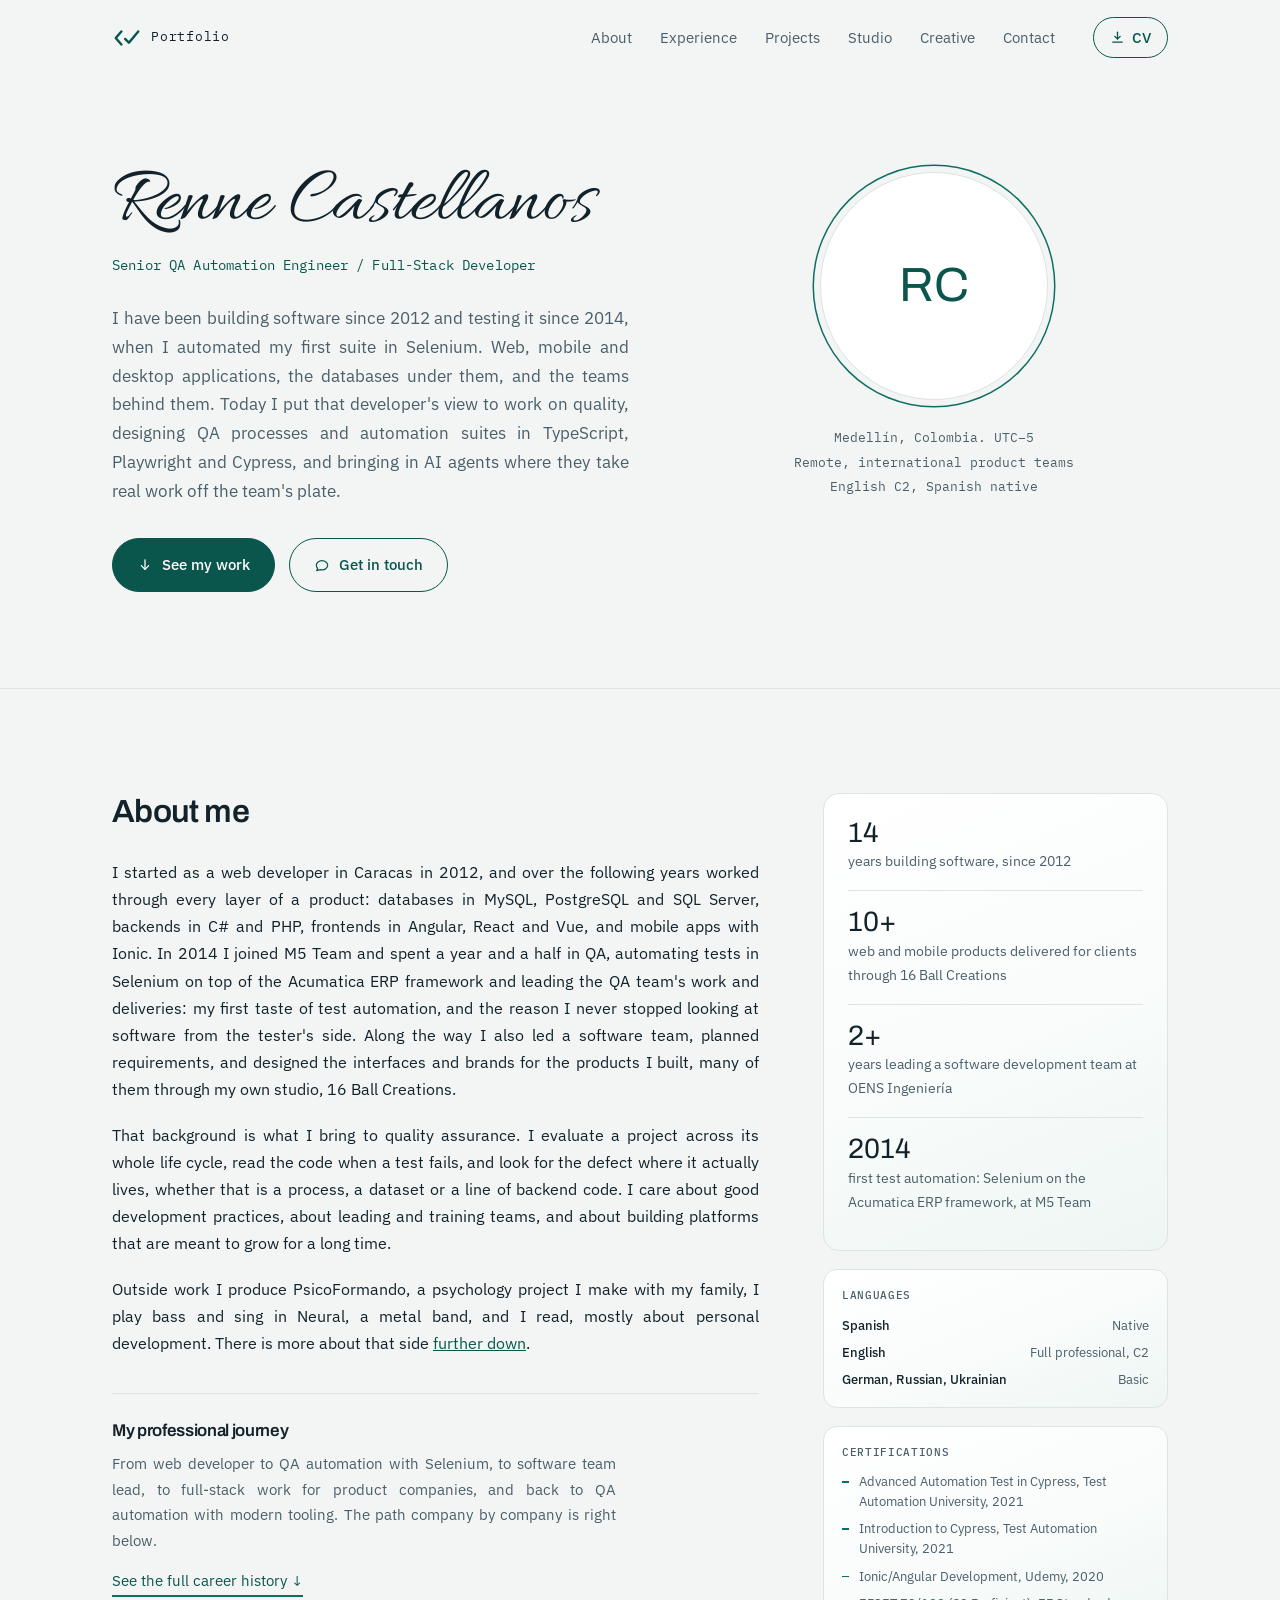
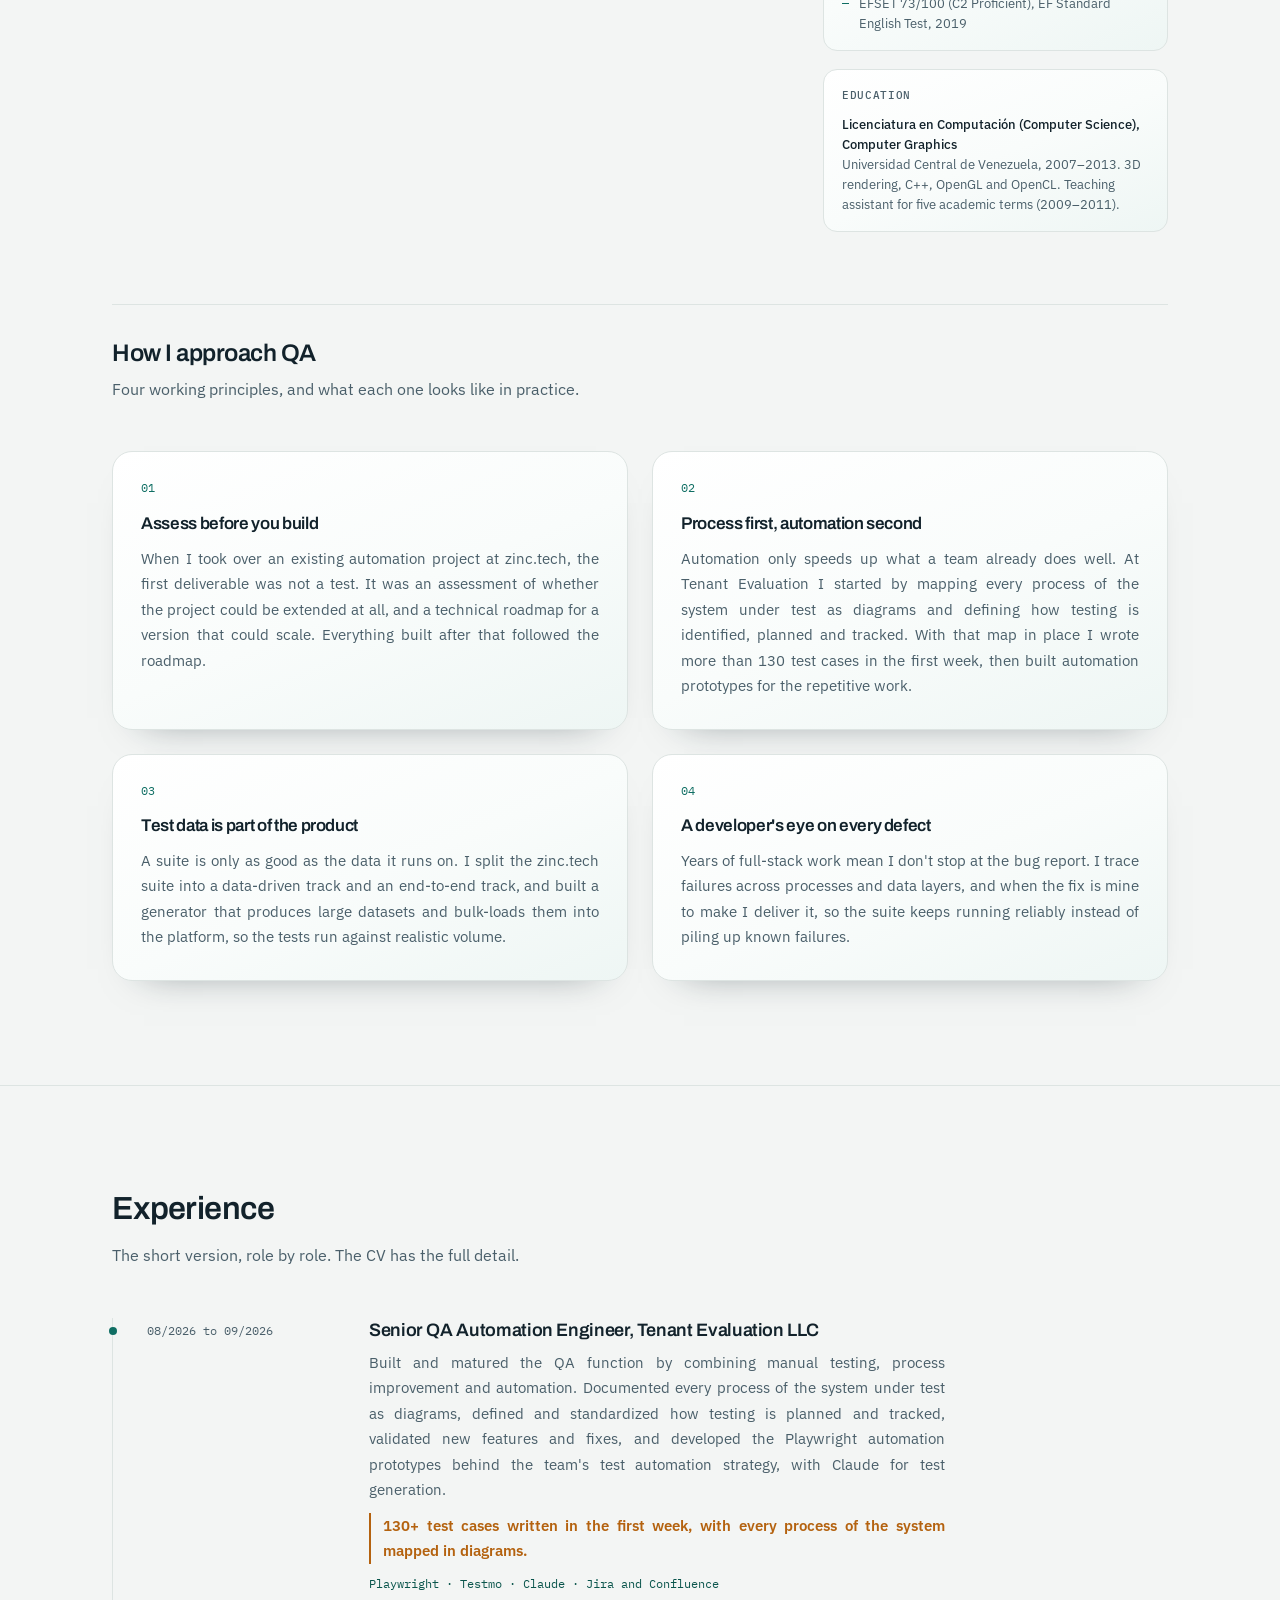
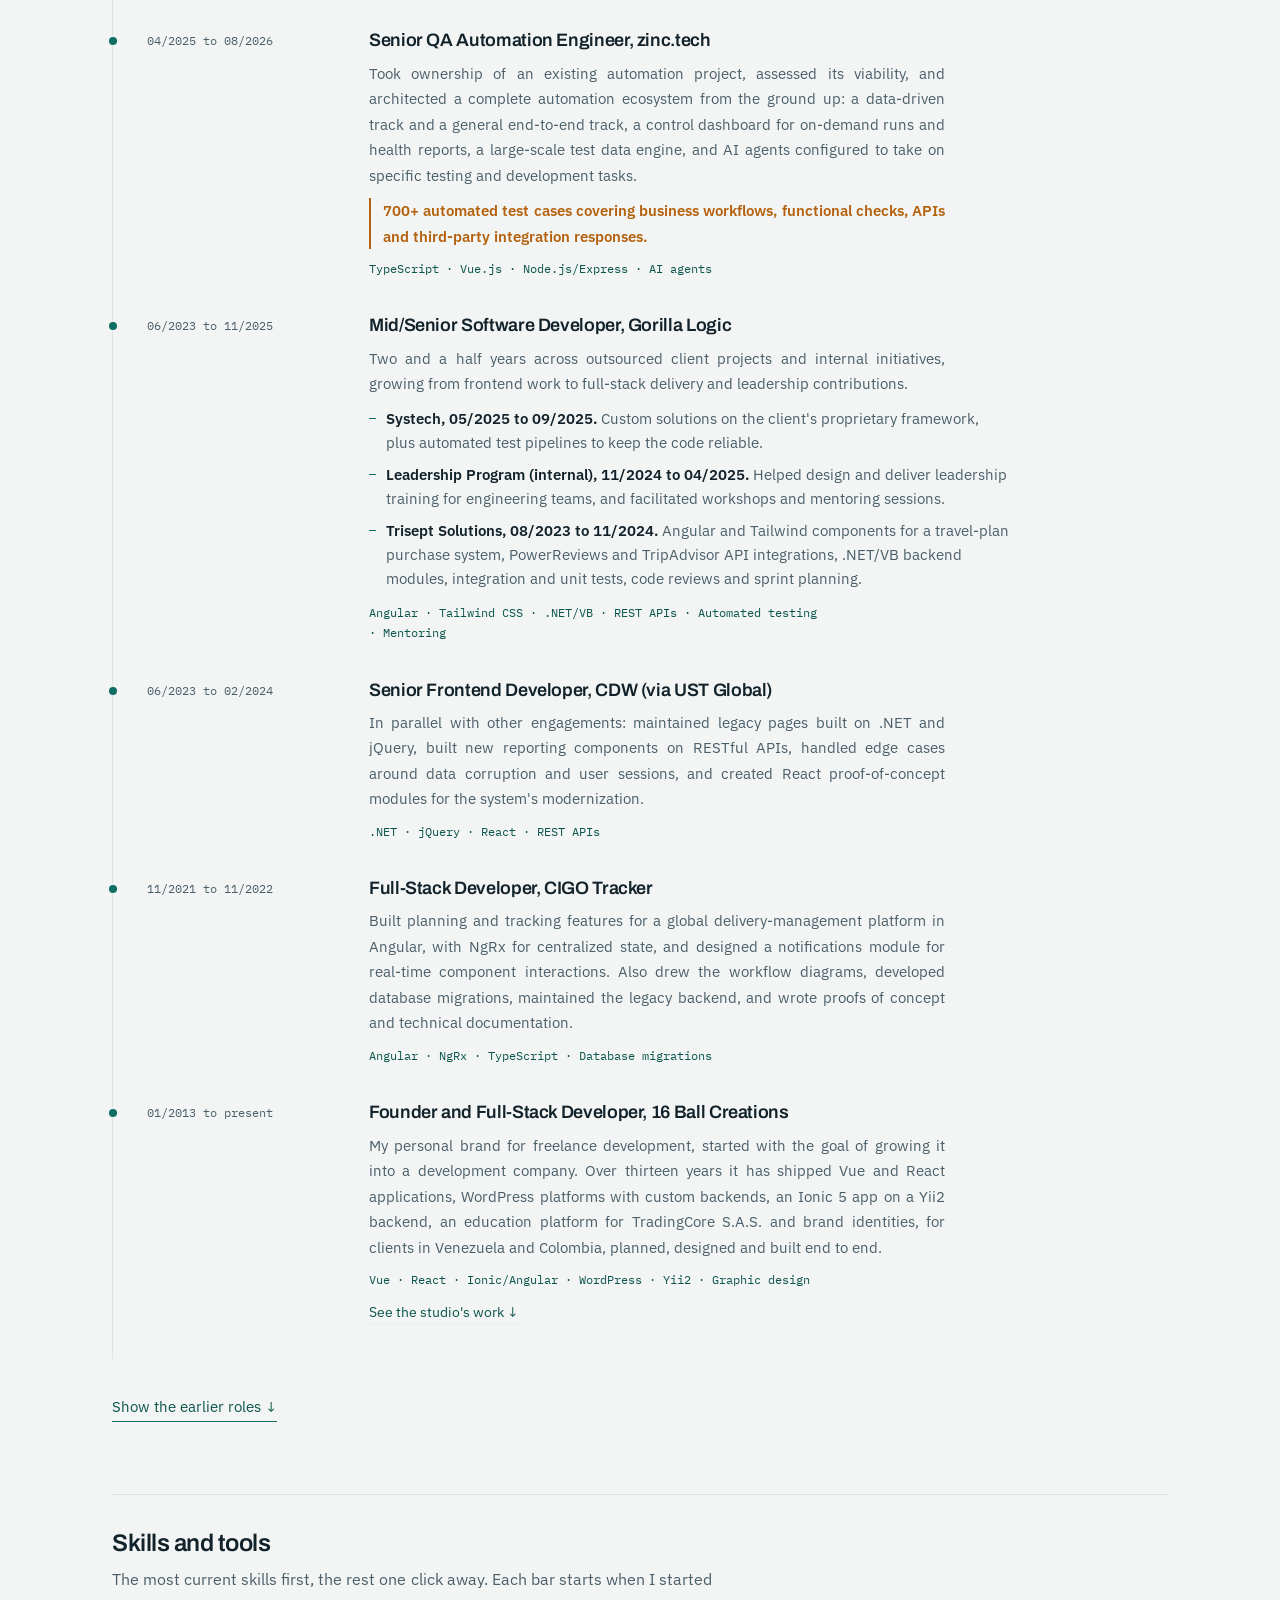
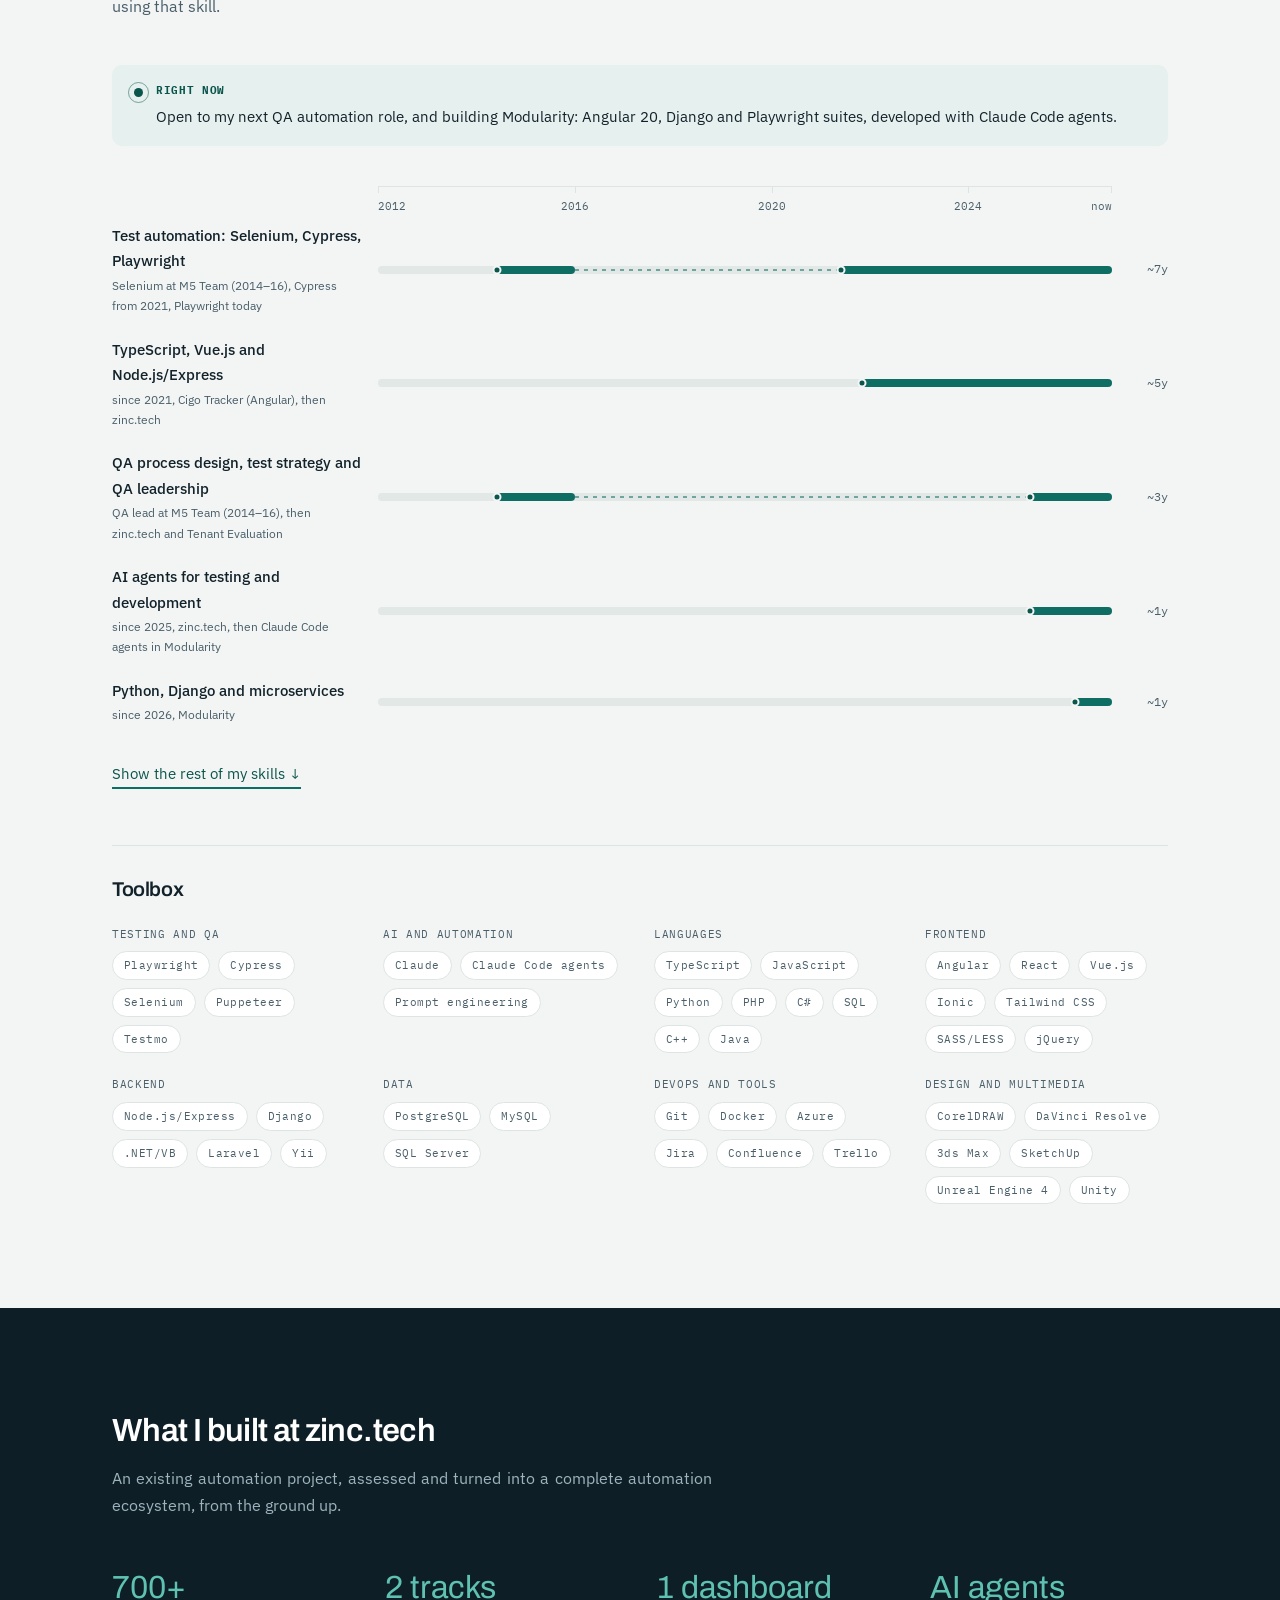
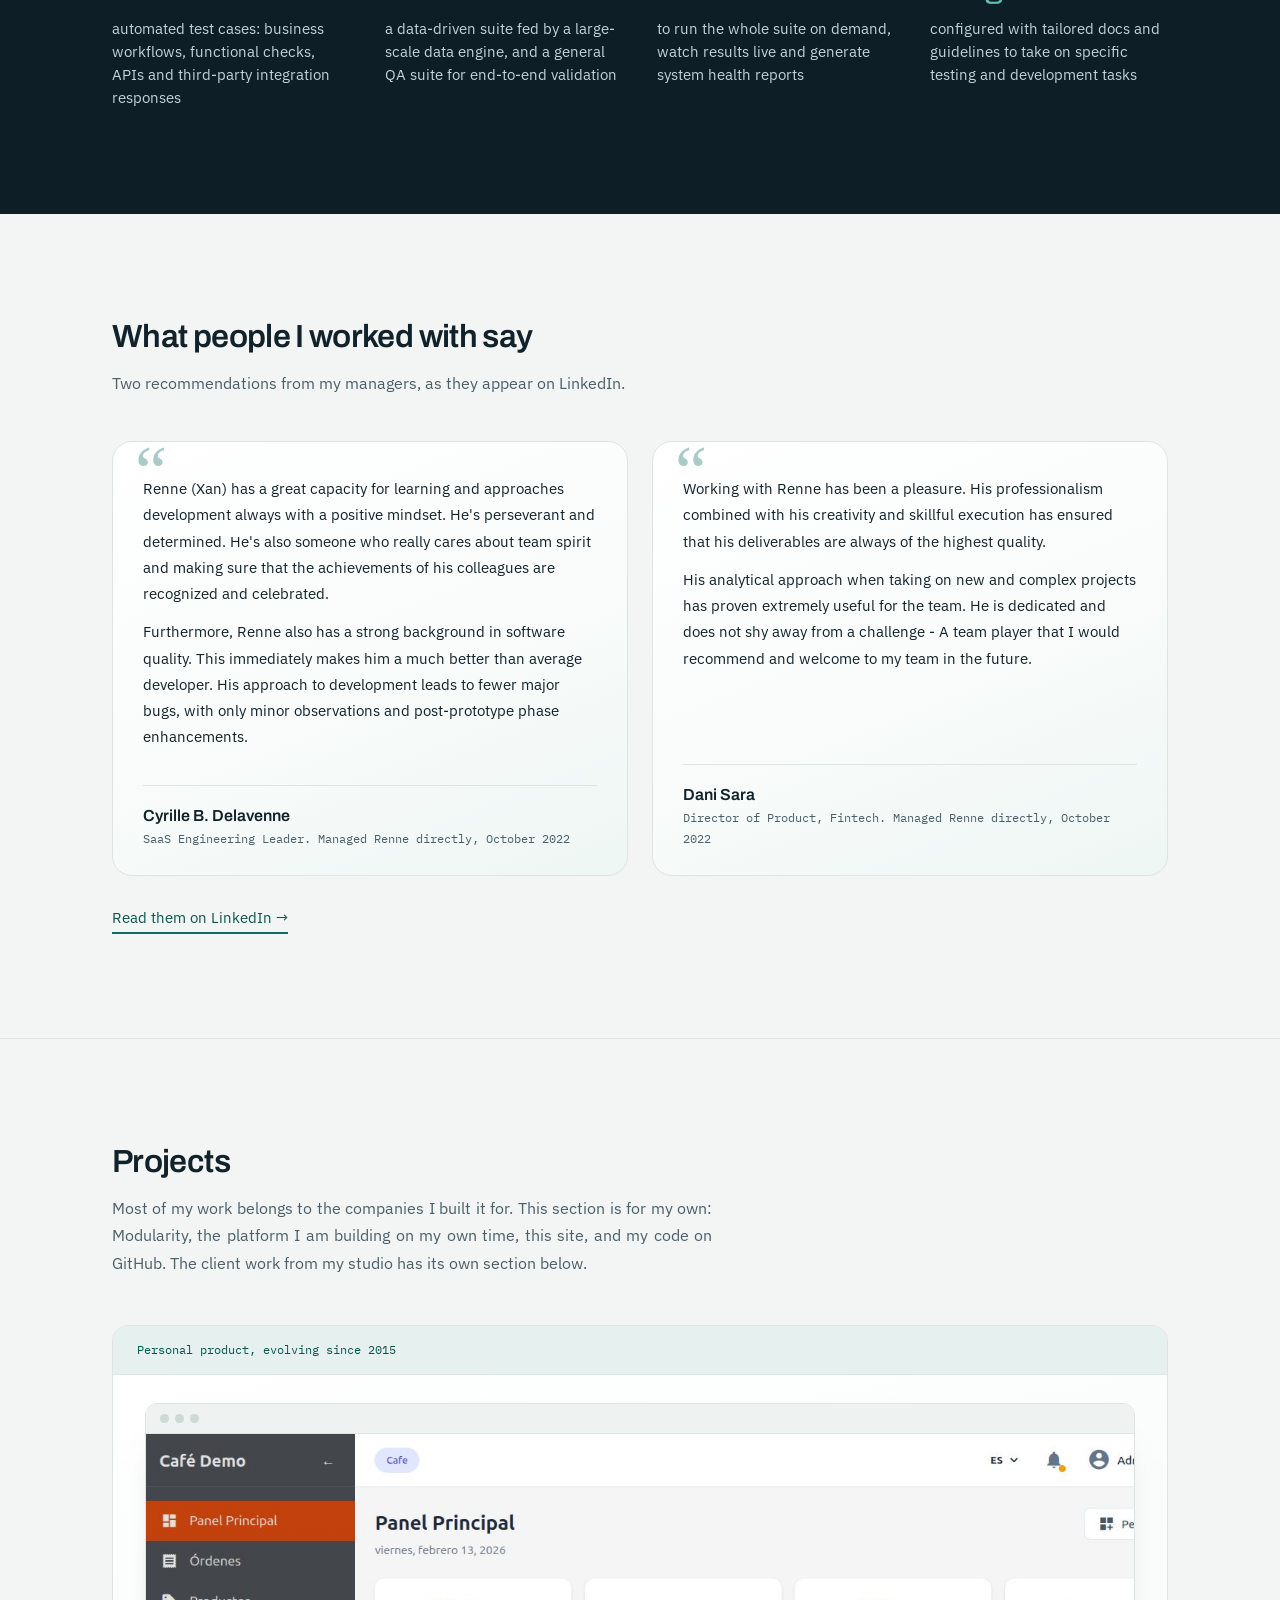
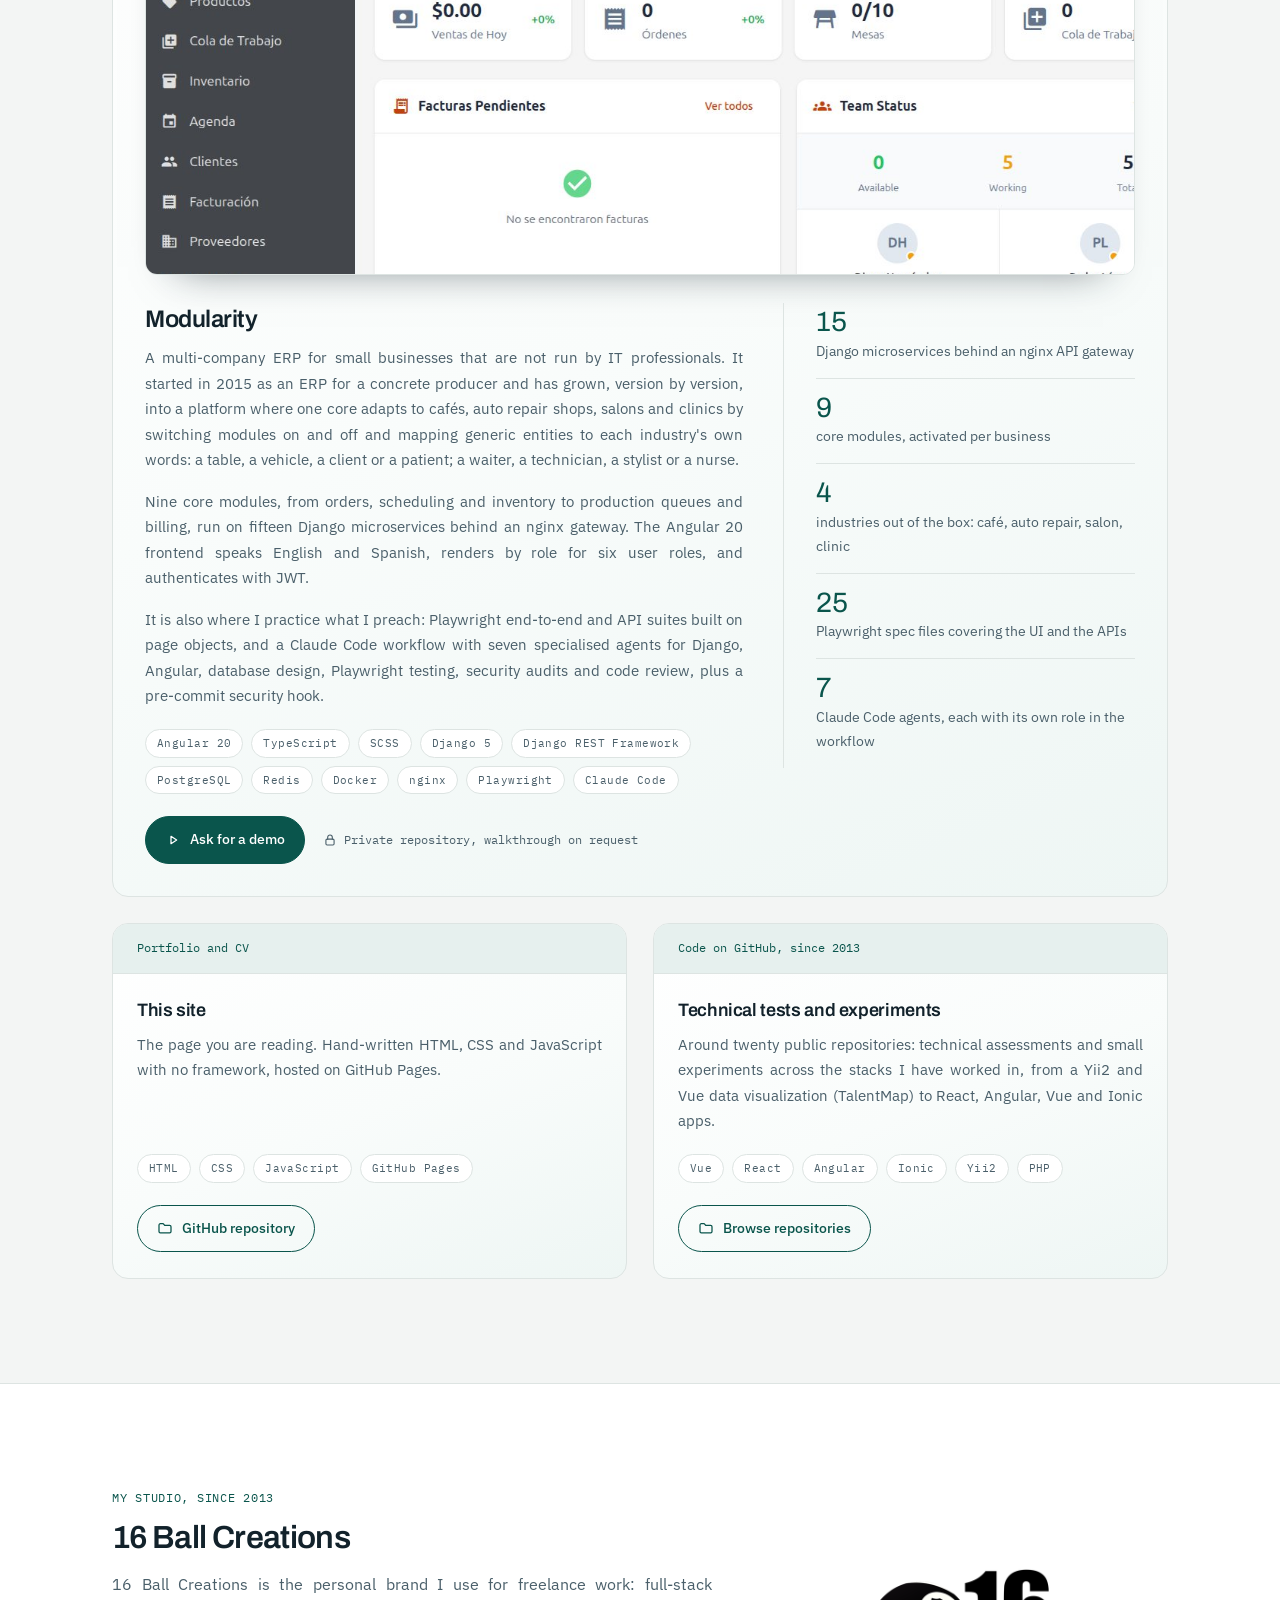
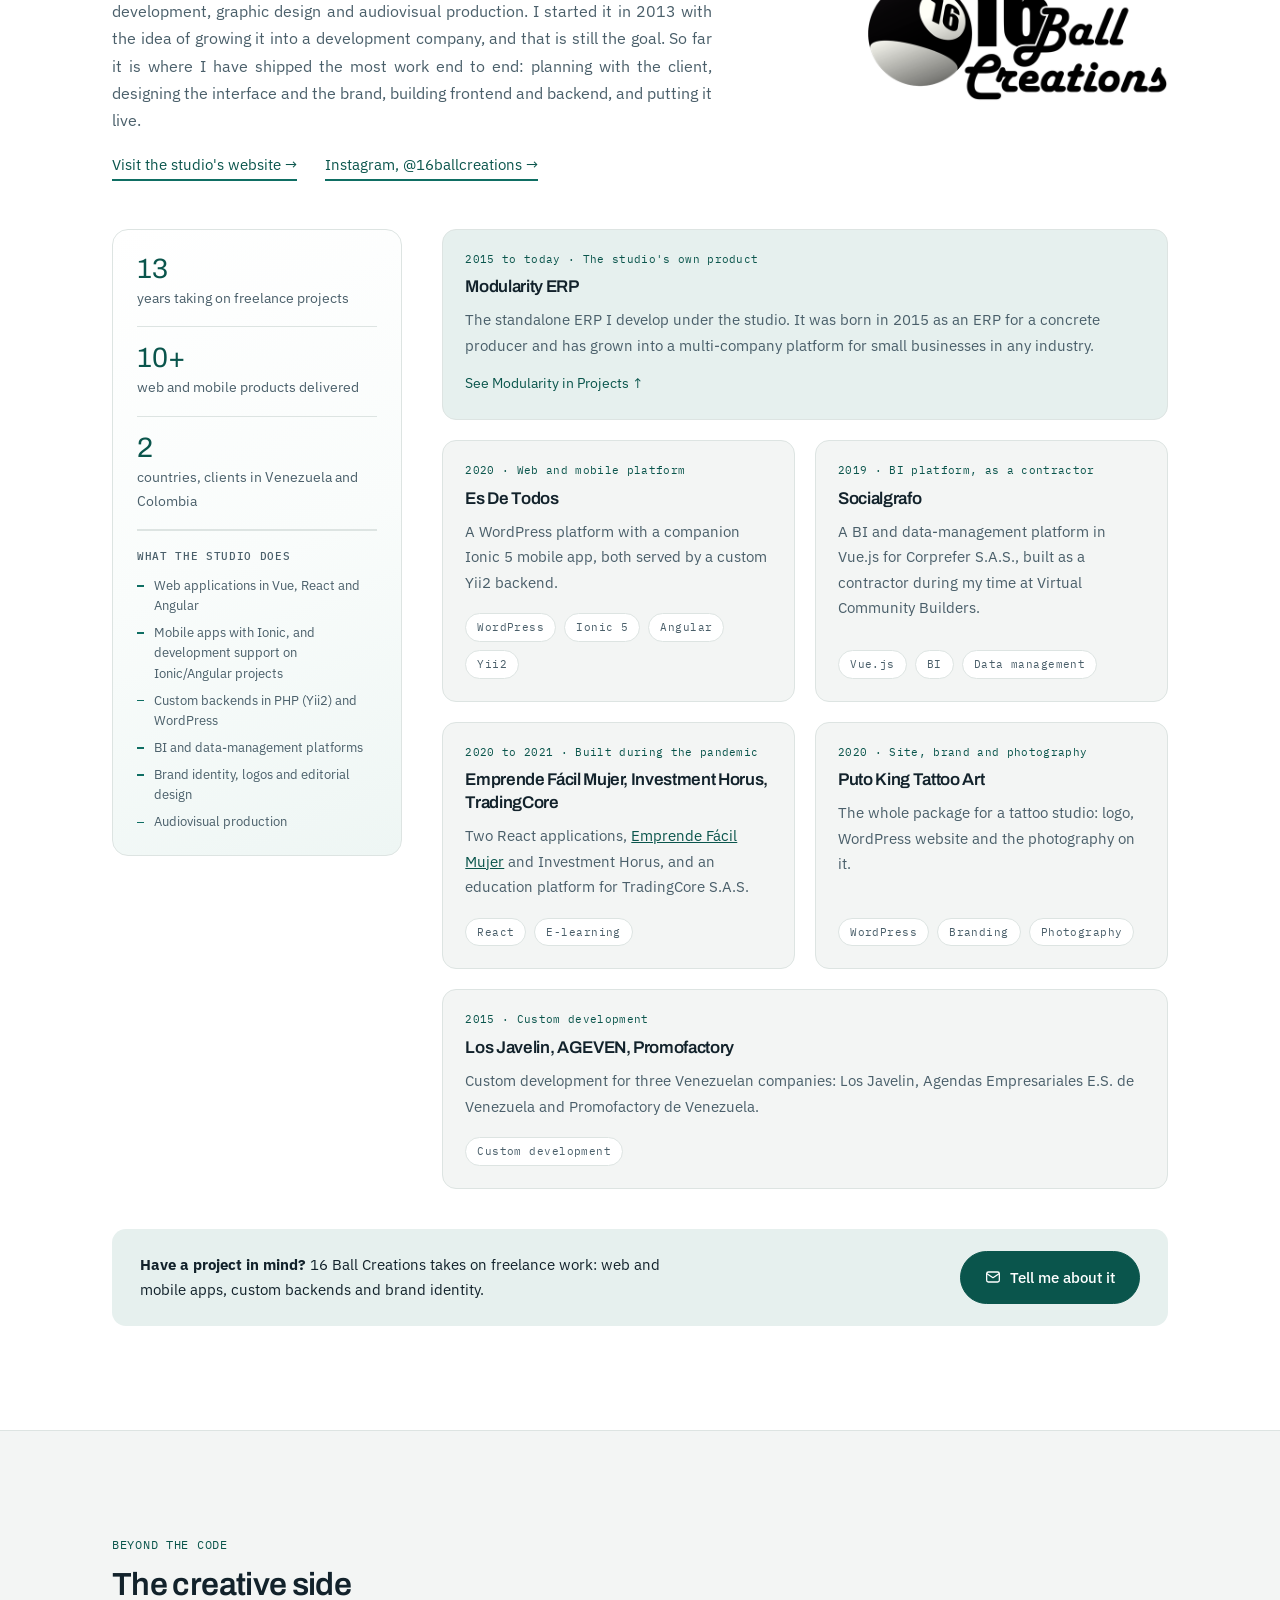
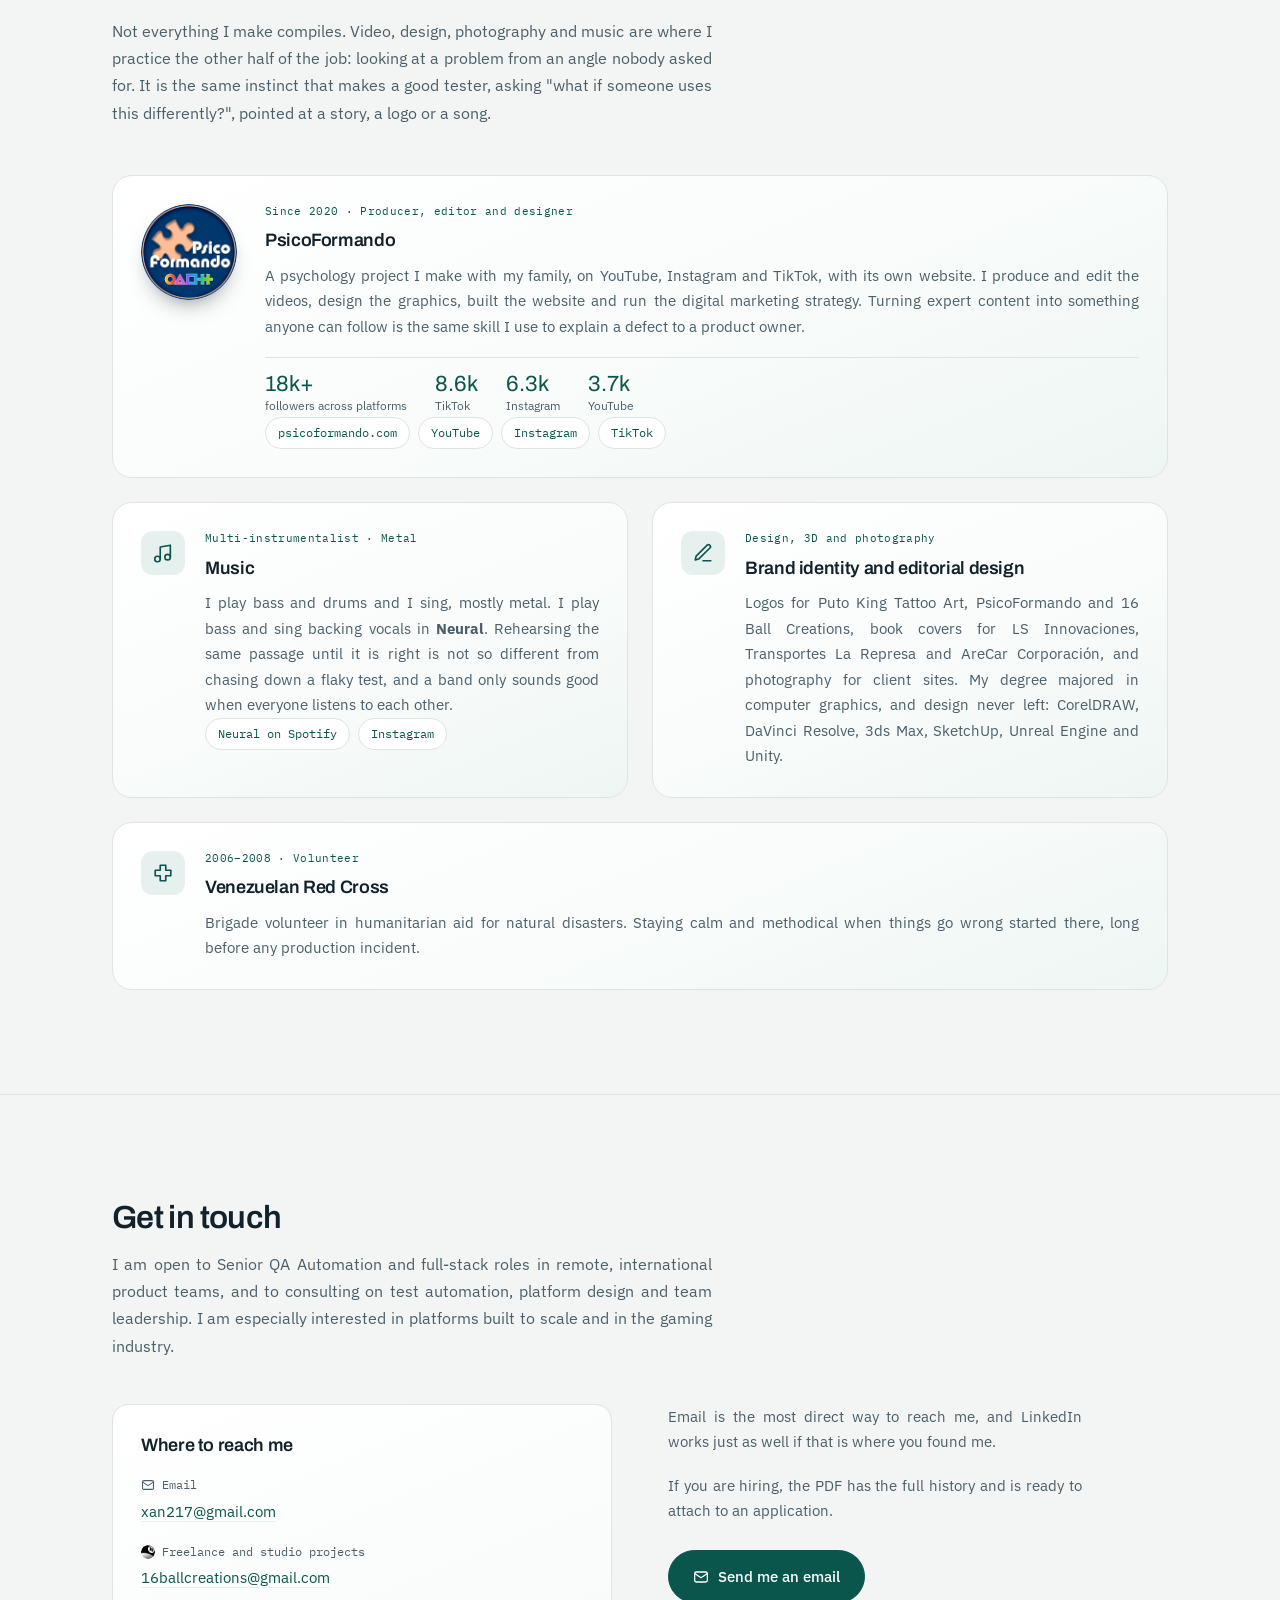
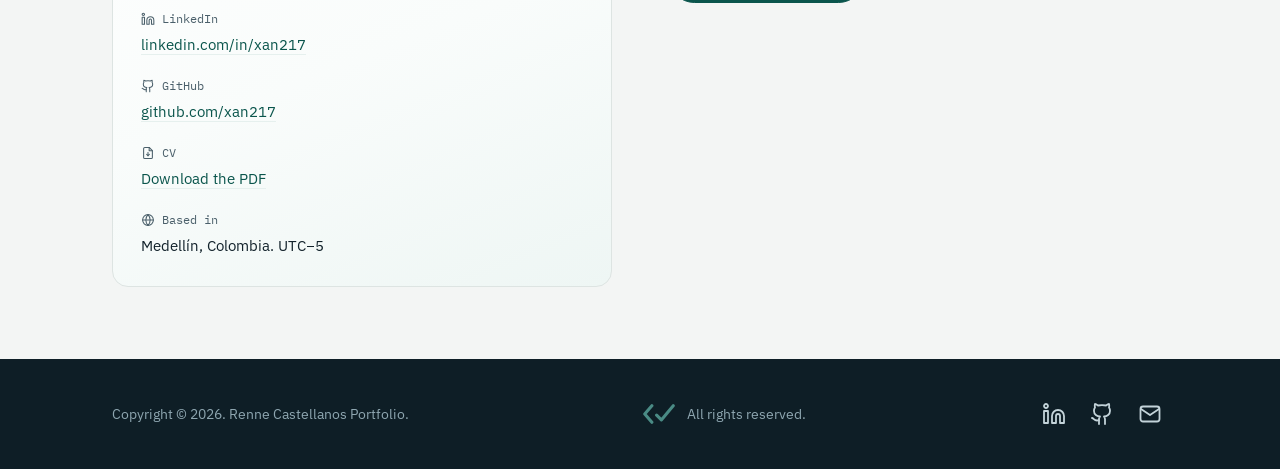
==== index.html @ a5d1841b "Link the new 16 Ball Creations website from the studio section Co-Authored-By: Claude Opus 5 <norepl" ====
<!DOCTYPE html>
<html lang="en">
<head>
<meta charset="utf-8">
<meta name="viewport" content="width=device-width, initial-scale=1">
<title>Renne Castellanos, Senior QA Automation Engineer and Full-Stack Developer</title>
<meta name="description" content="Senior QA Automation Engineer and Full-Stack Developer building software since 2012. Playwright, Cypress, TypeScript, Vue, React, Angular, and AI agents for testing.">
<meta property="og:type" content="profile">
<meta property="og:title" content="Renne Castellanos, Senior QA Automation Engineer">
<meta property="og:description" content="Full-stack developer since 2012, now building QA processes and test automation with Playwright, Cypress, TypeScript and AI agents.">
<meta property="og:url" content="https://xan217.github.io/portfolio/">
<link rel="canonical" href="https://xan217.github.io/portfolio/">
<link rel="icon" href="assets/img/favicon.svg" type="image/svg+xml">
<link rel="preconnect" href="https://fonts.googleapis.com">
<link rel="preconnect" href="https://fonts.gstatic.com" crossorigin>
<link href="https://fonts.googleapis.com/css2?family=Allura&family=Archivo:wght@500;600;700&family=IBM+Plex+Mono:wght@400;500&family=IBM+Plex+Sans:wght@400;500;600&display=swap" rel="stylesheet">
<link rel="stylesheet" href="assets/css/styles.css?v=20260911d">
</head>
<body>

<header class="site-header" id="siteHeader">
  <div class="wrap header-inner">
    <a class="monogram" href="#top"><svg class="mark" viewBox="0 0 32 32" width="30" height="30" aria-hidden="true" focusable="false" fill="none" stroke="currentColor" stroke-width="2.6" stroke-linecap="round" stroke-linejoin="round"><path d="M10 9 4 16l6 7"/><path d="M14 17l4 4 10-12"/></svg><em>Portfolio</em></a>
    <nav class="nav" aria-label="Main">
      <a href="#about">About</a>
      <a href="#experience">Experience</a>
      <a href="#projects">Projects</a>
      <a href="#studio">Studio</a>
      <a href="#creative">Creative</a>
      <a href="#contact">Contact</a>
      <a class="nav-page" href="assets/cv/Renne-Castellanos-CV.pdf" download="Renne-Castellanos-CV.pdf" title="Download the CV (PDF)" aria-label="Download the CV (PDF)"><svg class="dl-icon" viewBox="0 0 24 24" width="15" height="15" aria-hidden="true" focusable="false" fill="none" stroke="currentColor" stroke-width="2.1" stroke-linecap="round" stroke-linejoin="round"><path d="M12 3.5v10.5"/><path d="M7.7 10.2 12 14.5l4.3-4.3"/><path d="M4.5 19.5h15"/></svg>CV</a>
    </nav>
  </div>
</header>

<main id="top">

  <!-- HERO -->
  <section class="hero">
    <div class="wrap hero-grid">
      <div class="hero-text">
        <h1>Renne Castellanos</h1>
        <p class="role">Senior QA Automation Engineer / Full-Stack Developer</p>
        <p class="bio">I have been building software since 2012 and testing it since 2014, when I automated my first suite in Selenium. Web, mobile and desktop applications, the databases under them, and the teams behind them. Today I put that developer's view to work on quality, designing QA processes and automation suites in TypeScript, Playwright and Cypress, and bringing in AI agents where they take real work off the team's plate.</p>
        <div class="hero-actions">
          <a class="btn btn-solid" href="#projects"><svg class="btn-icon" viewBox="0 0 24 24" width="16" height="16" aria-hidden="true" focusable="false" fill="none" stroke="currentColor" stroke-width="1.9" stroke-linecap="round" stroke-linejoin="round"><path d="M12 4.5v14"/><path d="M6.5 13 12 18.5 17.5 13"/></svg>See my work</a>
          <a class="btn btn-ghost" href="#contact"><svg class="btn-icon" viewBox="0 0 24 24" width="16" height="16" aria-hidden="true" focusable="false" fill="none" stroke="currentColor" stroke-width="1.9" stroke-linecap="round" stroke-linejoin="round"><path d="M20.5 12.4c0 3.9-3.8 7-8.5 7-.9 0-1.8-.1-2.6-.3L4 20.5l1.4-3.5C4 15.8 3.5 14.2 3.5 12.4c0-3.9 3.8-7 8.5-7s8.5 3.1 8.5 7z"/></svg>Get in touch</a>
        </div>
      </div>

      <div class="hero-side">
        <!-- Photo goes here: save it as assets/img/photo.jpg and replace the
             span below with <img src="assets/img/photo.jpg" alt="Renne Castellanos" width="512" height="512"> -->
        <div class="avatar">
          <span class="avatar-initials" aria-hidden="true">RC</span>
        </div>
        <p class="hero-meta">Medellín, Colombia. UTC&minus;5<br>Remote, international product teams<br>English C2, Spanish native</p>
      </div>
    </div>
  </section>

  <!-- ABOUT -->
  <section class="about" id="about">
    <div class="wrap">
      <div class="about-grid">
        <div class="about-body reveal">
          <h2>About me</h2>
          <p>I started as a web developer in Caracas in 2012, and over the following years worked through every layer of a product: databases in MySQL, PostgreSQL and SQL Server, backends in C# and PHP, frontends in Angular, React and Vue, and mobile apps with Ionic. In 2014 I joined M5 Team and spent a year and a half in QA, automating tests in Selenium on top of the Acumatica ERP framework and leading the QA team's work and deliveries: my first taste of test automation, and the reason I never stopped looking at software from the tester's side. Along the way I also led a software team, planned requirements, and designed the interfaces and brands for the products I built, many of them through my own studio, 16 Ball Creations.</p>
          <p>That background is what I bring to quality assurance. I evaluate a project across its whole life cycle, read the code when a test fails, and look for the defect where it actually lives, whether that is a process, a dataset or a line of backend code. I care about good development practices, about leading and training teams, and about building platforms that are meant to grow for a long time.</p>
          <p>Outside work I produce PsicoFormando, a psychology project I make with my family, I play bass and sing in Neural, a metal band, and I read, mostly about personal development. There is more about that side <a href="#creative">further down</a>.</p>

          <div class="journey">
            <h3>My professional journey</h3>
            <p>From web developer to QA automation with Selenium, to software team lead, to full-stack work for product companies, and back to QA automation with modern tooling. The path company by company is right below.</p>
            <a class="journey-link" href="#experience">See the full career history <span class="more-arrow">&darr;</span></a>
          </div>
        </div>

        <aside class="reveal">
          <div class="facts">
            <div class="fact"><div class="n">14</div><div class="k">years building software, since 2012</div></div>
            <div class="fact"><div class="n">10+</div><div class="k">web and mobile products delivered for clients through 16 Ball Creations</div></div>
            <div class="fact"><div class="n">2+</div><div class="k">years leading a software development team at OENS Ingeniería</div></div>
            <div class="fact"><div class="n">2014</div><div class="k">first test automation: Selenium on the Acumatica ERP framework, at M5 Team</div></div>
          </div>
          <div class="langs">
            <h4>Languages</h4>
            <dl>
              <dt>Spanish</dt><dd>Native</dd>
              <dt>English</dt><dd>Full professional, C2</dd>
              <dt>German, Russian, Ukrainian</dt><dd>Basic</dd>
            </dl>
          </div>
          <div class="langs">
            <h4>Certifications</h4>
            <ul class="cert-list">
              <li>Advanced Automation Test in Cypress, Test Automation University, 2021</li>
              <li>Introduction to Cypress, Test Automation University, 2021</li>
              <li>Ionic/Angular Development, Udemy, 2020</li>
              <li>EFSET 73/100 (C2 Proficient), EF Standard English Test, 2019</li>
            </ul>
          </div>
          <div class="langs">
            <h4>Education</h4>
            <p class="edu">Licenciatura en Computación (Computer Science), Computer Graphics<br><span>Universidad Central de Venezuela, 2007&ndash;2013. 3D rendering, C++, OpenGL and OpenCL. Teaching assistant for five academic terms (2009&ndash;2011).</span></p>
          </div>
        </aside>
      </div>

      <div class="subblock reveal">
        <h3 class="subhead">How I approach QA</h3>
        <p class="section-intro">Four working principles, and what each one looks like in practice.</p>
      </div>

      <div class="principles">
        <div class="principle reveal"><span class="principle-n">01</span>
          <h3>Assess before you build</h3>
          <p>When I took over an existing automation project at zinc.tech, the first deliverable was not a test. It was an assessment of whether the project could be extended at all, and a technical roadmap for a version that could scale. Everything built after that followed the roadmap.</p>
        </div>
        <div class="principle reveal"><span class="principle-n">02</span>
          <h3>Process first, automation second</h3>
          <p>Automation only speeds up what a team already does well. At Tenant Evaluation I started by mapping every process of the system under test as diagrams and defining how testing is identified, planned and tracked. With that map in place I wrote more than 130 test cases in the first week, then built automation prototypes for the repetitive work.</p>
        </div>
        <div class="principle reveal"><span class="principle-n">03</span>
          <h3>Test data is part of the product</h3>
          <p>A suite is only as good as the data it runs on. I split the zinc.tech suite into a data-driven track and an end-to-end track, and built a generator that produces large datasets and bulk-loads them into the platform, so the tests run against realistic volume.</p>
        </div>
        <div class="principle reveal"><span class="principle-n">04</span>
          <h3>A developer's eye on every defect</h3>
          <p>Years of full-stack work mean I don't stop at the bug report. I trace failures across processes and data layers, and when the fix is mine to make I deliver it, so the suite keeps running reliably instead of piling up known failures.</p>
        </div>
      </div>
    </div>
  </section>

  <!-- EXPERIENCE -->
  <section id="experience">
    <div class="wrap">
      <div class="reveal">
        <h2>Experience</h2>
        <p class="section-intro">The short version, role by role. The CV has the full detail.</p>
      </div>

      <div class="timeline" id="timeline">
        <article class="tl-item reveal">
          <p class="tl-when">08/2026 to 09/2026</p>
          <div class="tl-body">
            <h3>Senior QA Automation Engineer, Tenant Evaluation LLC</h3>
            <p>Built and matured the QA function by combining manual testing, process improvement and automation. Documented every process of the system under test as diagrams, defined and standardized how testing is planned and tracked, validated new features and fixes, and developed the Playwright automation prototypes behind the team's test automation strategy, with Claude for test generation.</p>
            <p class="tl-result">130+ test cases written in the first week, with every process of the system mapped in diagrams.</p>
            <p class="tl-stack">Playwright &middot; Testmo &middot; Claude &middot; Jira and Confluence</p>
          </div>
        </article>

        <article class="tl-item reveal">
          <p class="tl-when">04/2025 to 08/2026</p>
          <div class="tl-body">
            <h3>Senior QA Automation Engineer, zinc.tech</h3>
            <p>Took ownership of an existing automation project, assessed its viability, and architected a complete automation ecosystem from the ground up: a data-driven track and a general end-to-end track, a control dashboard for on-demand runs and health reports, a large-scale test data engine, and AI agents configured to take on specific testing and development tasks.</p>
            <p class="tl-result">700+ automated test cases covering business workflows, functional checks, APIs and third-party integration responses.</p>
            <p class="tl-stack">TypeScript &middot; Vue.js &middot; Node.js/Express &middot; AI agents</p>
          </div>
        </article>

        <article class="tl-item reveal">
          <p class="tl-when">06/2023 to 11/2025</p>
          <div class="tl-body">
            <h3>Mid/Senior Software Developer, Gorilla Logic</h3>
            <p>Two and a half years across outsourced client projects and internal initiatives, growing from frontend work to full-stack delivery and leadership contributions.</p>
            <ul class="tl-projects">
              <li><span class="tl-proj">Systech, 05/2025 to 09/2025.</span> Custom solutions on the client's proprietary framework, plus automated test pipelines to keep the code reliable.</li>
              <li><span class="tl-proj">Leadership Program (internal), 11/2024 to 04/2025.</span> Helped design and deliver leadership training for engineering teams, and facilitated workshops and mentoring sessions.</li>
              <li><span class="tl-proj">Trisept Solutions, 08/2023 to 11/2024.</span> Angular and Tailwind components for a travel-plan purchase system, PowerReviews and TripAdvisor API integrations, .NET/VB backend modules, integration and unit tests, code reviews and sprint planning.</li>
            </ul>
            <p class="tl-stack">Angular &middot; Tailwind CSS &middot; .NET/VB &middot; REST APIs &middot; Automated testing &middot; Mentoring</p>
          </div>
        </article>

        <article class="tl-item reveal">
          <p class="tl-when">06/2023 to 02/2024</p>
          <div class="tl-body">
            <h3>Senior Frontend Developer, CDW (via UST Global)</h3>
            <p>In parallel with other engagements: maintained legacy pages built on .NET and jQuery, built new reporting components on RESTful APIs, handled edge cases around data corruption and user sessions, and created React proof-of-concept modules for the system's modernization.</p>
            <p class="tl-stack">.NET &middot; jQuery &middot; React &middot; REST APIs</p>
          </div>
        </article>

        <article class="tl-item reveal">
          <p class="tl-when">11/2021 to 11/2022</p>
          <div class="tl-body">
            <h3>Full-Stack Developer, CIGO Tracker</h3>
            <p>Built planning and tracking features for a global delivery-management platform in Angular, with NgRx for centralized state, and designed a notifications module for real-time component interactions. Also drew the workflow diagrams, developed database migrations, maintained the legacy backend, and wrote proofs of concept and technical documentation.</p>
            <p class="tl-stack">Angular &middot; NgRx &middot; TypeScript &middot; Database migrations</p>
          </div>
        </article>

        <article class="tl-item reveal">
          <p class="tl-when">01/2013 to present</p>
          <div class="tl-body">
            <h3>Founder and Full-Stack Developer, 16 Ball Creations</h3>
            <p>My personal brand for freelance development, started with the goal of growing it into a development company. Over thirteen years it has shipped Vue and React applications, WordPress platforms with custom backends, an Ionic 5 app on a Yii2 backend, an education platform for TradingCore S.A.S. and brand identities, for clients in Venezuela and Colombia, planned, designed and built end to end.</p>
            <p class="tl-stack">Vue &middot; React &middot; Ionic/Angular &middot; WordPress &middot; Yii2 &middot; Graphic design</p>
            <a class="tl-link" href="#studio">See the studio's work <span class="more-arrow">&darr;</span></a>
          </div>
        </article>

        <article class="tl-item tl-extra reveal">
          <p class="tl-when">12/2018 to 01/2020</p>
          <div class="tl-body">
            <h3>Full-Stack Developer, Virtual Community Builders S.A.S.</h3>
            <p>Built employment, entrepreneurship and training platforms for Medellín's digital-government initiative, custom WordPress and BI platforms for enterprise clients such as NewStetic and CED Antioquia, and integrated AI assistants (Watson and Dialogflow) into Moodle learning platforms. Led database modeling, technical documentation and Git administration, and mentored junior developers.</p>
            <p class="tl-stack">WordPress &middot; Moodle &middot; Watson/Dialogflow &middot; BI &middot; Mentoring</p>
          </div>
        </article>

        <article class="tl-item tl-extra reveal">
          <p class="tl-when">07/2018 to 12/2018</p>
          <div class="tl-body">
            <h3>Freelance Software Developer, Vennex Group S.A.S.</h3>
            <p>Optimized code and SQL scripts for the CUP CMS platform, ran data cleanup, migration and restructuring for a government client (INCIVA), guided junior developers and helped plan the team's work.</p>
            <p class="tl-stack">SQL &middot; Data migration &middot; CMS</p>
          </div>
        </article>

        <article class="tl-item tl-extra reveal">
          <p class="tl-when">11/2015 to 03/2018</p>
          <div class="tl-body">
            <h3>Software Development Lead, OENS Ingeniería</h3>
            <p>Led a development team building web-based industrial control systems and ERP tools, deeply integrated with production: requirement planning, UX, database design and team management. Delivered two major versions of SCPC, a concrete production control system (2015 and 2017), SICAP for LafargeHolcim, and the first Modularity ERP, the seed of the multi-company platform I still develop today. Also consulted on Microsoft Office 365.</p>
            <p class="tl-stack">Team leadership &middot; Requirement planning &middot; UX &middot; Database design</p>
          </div>
        </article>

        <article class="tl-item tl-extra reveal">
          <p class="tl-when">01/2016 to 11/2016</p>
          <div class="tl-body">
            <h3>Full-Stack Developer, Buenacausa.org</h3>
            <p>Developed the platform on Yii Framework 1.1.</p>
            <p class="tl-stack">PHP &middot; Yii 1.1</p>
          </div>
        </article>

        <article class="tl-item tl-extra reveal">
          <p class="tl-when">06/2014 to 01/2016</p>
          <div class="tl-body">
            <h3>QA Automation Lead, M5 Team</h3>
            <p>My first role in QA and test automation, for a year and a half. Automated tests with Selenium on the Acumatica ERP framework, led the QA team by managing the work and organizing deliveries, and tested, and helped build, modules for Acumatica ERP such as Service Management.</p>
            <p class="tl-stack">Selenium &middot; Acumatica ERP &middot; Team lead &middot; Functional and regression testing</p>
          </div>
        </article>

        <article class="tl-item tl-extra reveal">
          <p class="tl-when">01/2012 to 09/2014</p>
          <div class="tl-body">
            <h3>Earlier roles</h3>
            <p>Web developer at Güep Group, building websites for artists and professionals across industries, and at 4Geeks, building landing pages and corporate sites. Also a short stint at MirrorHouse Games on an unreleased browser game, SummerFarm.</p>
          </div>
        </article>
      </div>

      <button class="more" id="moreTimeline" type="button" aria-expanded="false" aria-controls="timeline">Show the earlier roles &darr;</button>

      <div class="subblock reveal">
        <h3 class="subhead">Skills and tools</h3>
        <p class="section-intro">The most current skills first, the rest one click away. Each bar starts when I started using that skill.</p>
      </div>

      <div class="skills-now reveal">
        <span class="now-dot" aria-hidden="true"></span>
        <p><strong>Right now</strong>Open to my next QA automation role, and building Modularity: Angular 20, Django and Playwright suites, developed with Claude Code agents.</p>
      </div>

      <div class="skills-timeline reveal" id="skillsGrid" data-start="2012-01">
        <div class="t-axis" aria-hidden="true">
          <span data-year="2012">2012</span>
          <span data-year="2016">2016</span>
          <span data-year="2020">2020</span>
          <span data-year="2024">2024</span>
          <span data-year="now">now</span>
        </div>
        <div class="t-rows">
          <div class="t-row" data-periods="2014-06:2016-01,2021-06:now">
            <div class="t-label"><span class="t-nm">Test automation: Selenium, Cypress, Playwright</span><span class="t-since">Selenium at M5 Team (2014&ndash;16), Cypress from 2021, Playwright today</span></div>
            <div class="t-track"></div>
            <span class="t-yrs">~6y</span>
          </div>
          <div class="t-row" data-since="2021-11">
            <div class="t-label"><span class="t-nm">TypeScript, Vue.js and Node.js/Express</span><span class="t-since">since 2021, Cigo Tracker (Angular), then zinc.tech</span></div>
            <div class="t-track"><span class="t-fill"></span><span class="t-dot"></span></div>
            <span class="t-yrs">~5y</span>
          </div>
          <div class="t-row" data-periods="2014-06:2016-01,2025-04:now">
            <div class="t-label"><span class="t-nm">QA process design, test strategy and QA leadership</span><span class="t-since">QA lead at M5 Team (2014&ndash;16), then zinc.tech and Tenant Evaluation</span></div>
            <div class="t-track"></div>
            <span class="t-yrs">~2y</span>
          </div>
          <div class="t-row" data-since="2025-04">
            <div class="t-label"><span class="t-nm">AI agents for testing and development</span><span class="t-since">since 2025, zinc.tech, then Claude Code agents in Modularity</span></div>
            <div class="t-track"><span class="t-fill"></span><span class="t-dot"></span></div>
            <span class="t-yrs">~1y</span>
          </div>
          <div class="t-row" data-since="2026-03">
            <div class="t-label"><span class="t-nm">Python, Django and microservices</span><span class="t-since">since 2026, Modularity</span></div>
            <div class="t-track"><span class="t-fill"></span><span class="t-dot"></span></div>
            <span class="t-yrs">~1y</span>
          </div>
          <div class="t-row t-extra" data-since="2012-01">
            <div class="t-label"><span class="t-nm">Frontend: JavaScript, Angular, React, Vue</span><span class="t-since">since 2012, 4Geeks and Güep Group</span></div>
            <div class="t-track"><span class="t-fill"></span><span class="t-dot"></span></div>
            <span class="t-yrs">~14y</span>
          </div>
          <div class="t-row t-extra" data-since="2012-05">
            <div class="t-label"><span class="t-nm">Backend: PHP (Yii, Laravel), C#/.NET, Node.js</span><span class="t-since">since 2012, Güep Group, then M5 Team, OENS and Gorilla Logic</span></div>
            <div class="t-track"><span class="t-fill"></span><span class="t-dot"></span></div>
            <span class="t-yrs">~14y</span>
          </div>
          <div class="t-row t-extra" data-since="2012-05">
            <div class="t-label"><span class="t-nm">Databases: MySQL, PostgreSQL, SQL Server</span><span class="t-since">since 2012, design and development</span></div>
            <div class="t-track"><span class="t-fill"></span><span class="t-dot"></span></div>
            <span class="t-yrs">~14y</span>
          </div>
          <div class="t-row t-extra" data-since="2014-06">
            <div class="t-label"><span class="t-nm">Manual and functional testing</span><span class="t-since">since 2014, M5 Team (Acumatica ERP)</span></div>
            <div class="t-track"><span class="t-fill"></span><span class="t-dot"></span></div>
            <span class="t-yrs">~12y</span>
          </div>
          <div class="t-row t-extra" data-since="2014-06">
            <div class="t-label"><span class="t-nm">Team leadership, mentoring and Scrum</span><span class="t-since">since 2014, M5 Team, then OENS, VCB and Gorilla Logic's leadership program</span></div>
            <div class="t-track"><span class="t-fill"></span><span class="t-dot"></span></div>
            <span class="t-yrs">~11y</span>
          </div>
          <div class="t-row t-extra" data-since="2013-01">
            <div class="t-label"><span class="t-nm">Graphic design, brand identity and UI</span><span class="t-since">since 2013, 16 Ball Creations</span></div>
            <div class="t-track"><span class="t-fill"></span><span class="t-dot"></span></div>
            <span class="t-yrs">~14y</span>
          </div>
        </div>
      </div>
      <button class="more" id="moreSkills" type="button" aria-expanded="false" aria-controls="skillsGrid">Show the rest of my skills &darr;</button>
      <p class="skills-earlier skills-earlier-extra">Earlier in my career, no longer my daily stack: WordPress sites and custom PHP &middot; Ionic 5 with a Yii2 backend &middot; Selenium on the Acumatica ERP framework (M5 Team, 2014&ndash;16).</p>

      <div class="toolbox reveal">
        <h3 class="toolbox-title">Toolbox</h3>
        <dl class="toolbox-grid">
          <div><dt>Testing and QA</dt><dd><ul class="card-tags"><li>Playwright</li><li>Cypress</li><li>Selenium</li><li>Puppeteer</li><li>Testmo</li></ul></dd></div>
          <div><dt>AI and automation</dt><dd><ul class="card-tags"><li>Claude</li><li>Claude Code agents</li><li>Prompt engineering</li></ul></dd></div>
          <div><dt>Languages</dt><dd><ul class="card-tags"><li>TypeScript</li><li>JavaScript</li><li>Python</li><li>PHP</li><li>C#</li><li>SQL</li><li>C++</li><li>Java</li></ul></dd></div>
          <div><dt>Frontend</dt><dd><ul class="card-tags"><li>Angular</li><li>React</li><li>Vue.js</li><li>Ionic</li><li>Tailwind CSS</li><li>SASS/LESS</li><li>jQuery</li></ul></dd></div>
          <div><dt>Backend</dt><dd><ul class="card-tags"><li>Node.js/Express</li><li>Django</li><li>.NET/VB</li><li>Laravel</li><li>Yii</li></ul></dd></div>
          <div><dt>Data</dt><dd><ul class="card-tags"><li>PostgreSQL</li><li>MySQL</li><li>SQL Server</li></ul></dd></div>
          <div><dt>DevOps and tools</dt><dd><ul class="card-tags"><li>Git</li><li>Docker</li><li>Azure</li><li>Jira</li><li>Confluence</li><li>Trello</li></ul></dd></div>
          <div><dt>Design and multimedia</dt><dd><ul class="card-tags"><li>CorelDRAW</li><li>DaVinci Resolve</li><li>3ds Max</li><li>SketchUp</li><li>Unreal Engine 4</li><li>Unity</li></ul></dd></div>
        </dl>
      </div>
    </div>
  </section>

  <!-- IMPACT -->
  <section class="impact">
    <div class="wrap">
      <div class="reveal">
        <h2>What I built at zinc.tech</h2>
        <p class="section-intro">An existing automation project, assessed and turned into a complete automation ecosystem, from the ground up.</p>
      </div>
      <div class="impact-grid">
        <div class="metric reveal"><div class="v">700+</div><div class="l">automated test cases: business workflows, functional checks, APIs and third-party integration responses</div></div>
        <div class="metric reveal"><div class="v">2 tracks</div><div class="l">a data-driven suite fed by a large-scale data engine, and a general QA suite for end-to-end validation</div></div>
        <div class="metric reveal"><div class="v">1 dashboard</div><div class="l">to run the whole suite on demand, watch results live and generate system health reports</div></div>
        <div class="metric reveal"><div class="v">AI agents</div><div class="l">configured with tailored docs and guidelines to take on specific testing and development tasks</div></div>
      </div>
    </div>
  </section>

  <!-- RECOMMENDATIONS -->
  <section class="quotes" id="recommendations">
    <div class="wrap">
      <div class="reveal">
        <h2>What people I worked with say</h2>
        <p class="section-intro">Two recommendations from my managers, as they appear on LinkedIn.</p>
      </div>
      <div class="quote-grid">
        <figure class="quote reveal">
          <blockquote>
            <p>Renne (Xan) has a great capacity for learning and approaches development always with a positive mindset. He's perseverant and determined. He's also someone who really cares about team spirit and making sure that the achievements of his colleagues are recognized and celebrated.</p>
            <p>Furthermore, Renne also has a strong background in software quality. This immediately makes him a much better than average developer. His approach to development leads to fewer major bugs, with only minor observations and post-prototype phase enhancements.</p>
          </blockquote>
          <figcaption><span class="q-name">Cyrille B. Delavenne</span><span class="q-role">SaaS Engineering Leader. Managed Renne directly, October 2022</span></figcaption>
        </figure>
        <figure class="quote reveal">
          <blockquote>
            <p>Working with Renne has been a pleasure. His professionalism combined with his creativity and skillful execution has ensured that his deliverables are always of the highest quality.</p>
            <p>His analytical approach when taking on new and complex projects has proven extremely useful for the team. He is dedicated and does not shy away from a challenge - A team player that I would recommend and welcome to my team in the future.</p>
          </blockquote>
          <figcaption><span class="q-name">Dani Sara</span><span class="q-role">Director of Product, Fintech. Managed Renne directly, October 2022</span></figcaption>
        </figure>
      </div>
      <a class="journey-link" href="https://www.linkedin.com/in/xan217/details/recommendations/" rel="noopener noreferrer">Read them on LinkedIn <span class="more-arrow">&rarr;</span></a>
    </div>
  </section>

  <!-- PROJECTS -->
  <section id="projects">
    <div class="wrap">
      <div class="reveal">
        <h2>Projects</h2>
        <p class="section-intro">Most of my work belongs to the companies I built it for. This section is for my own: Modularity, the platform I am building on my own time, this site, and my code on GitHub. The client work from my studio has its own section below.</p>
      </div>

      <div class="cards project-cards">

        <article class="card project-card featured reveal">
          <p class="card-domain">Personal product, evolving since 2015</p>
          <figure class="feature-shot">
            <div class="shot-bar" aria-hidden="true"><span></span><span></span><span></span></div>
            <img src="assets/img/modularity-dashboard.jpg" alt="Modularity dashboard for a demo café: today's sales, orders, tables, work queue, pending invoices and team status" width="1301" height="900" loading="lazy">
          </figure>
          <div class="card-body">
            <div class="feature-main">
              <h3>Modularity</h3>
              <p>A multi-company ERP for small businesses that are not run by IT professionals. It started in 2015 as an ERP for a concrete producer and has grown, version by version, into a platform where one core adapts to cafés, auto repair shops, salons and clinics by switching modules on and off and mapping generic entities to each industry's own words: a table, a vehicle, a client or a patient; a waiter, a technician, a stylist or a nurse.</p>
              <p>Nine core modules, from orders, scheduling and inventory to production queues and billing, run on fifteen Django microservices behind an nginx gateway. The Angular 20 frontend speaks English and Spanish, renders by role for six user roles, and authenticates with JWT.</p>
              <p>It is also where I practice what I preach: Playwright end-to-end and API suites built on page objects, and a Claude Code workflow with seven specialised agents for Django, Angular, database design, Playwright testing, security audits and code review, plus a pre-commit security hook.</p>
              <ul class="card-tags"><li>Angular 20</li><li>TypeScript</li><li>SCSS</li><li>Django 5</li><li>Django REST Framework</li><li>PostgreSQL</li><li>Redis</li><li>Docker</li><li>nginx</li><li>Playwright</li><li>Claude Code</li></ul>
              <div class="card-actions">
                <a class="btn btn-solid" href="mailto:xan217@gmail.com?subject=Modularity%20demo"><svg class="btn-icon" viewBox="0 0 24 24" width="16" height="16" aria-hidden="true" focusable="false" fill="none" stroke="currentColor" stroke-width="1.9" stroke-linecap="round" stroke-linejoin="round"><path d="M9 6.5 17.5 12 9 17.5z"/></svg>Ask for a demo</a>
                <span class="card-note"><svg class="btn-icon" viewBox="0 0 24 24" width="14" height="14" aria-hidden="true" focusable="false" fill="none" stroke="currentColor" stroke-width="1.9" stroke-linecap="round" stroke-linejoin="round"><rect x="5" y="10.5" width="14" height="10" rx="2"/><path d="M8 10.5V7.5a4 4 0 0 1 8 0v3"/></svg>Private repository, walkthrough on request</span>
              </div>
            </div>
            <ul class="feature-stats">
              <li><span class="n">15</span><span class="k">Django microservices behind an nginx API gateway</span></li>
              <li><span class="n">9</span><span class="k">core modules, activated per business</span></li>
              <li><span class="n">4</span><span class="k">industries out of the box: café, auto repair, salon, clinic</span></li>
              <li><span class="n">25</span><span class="k">Playwright spec files covering the UI and the APIs</span></li>
              <li><span class="n">7</span><span class="k">Claude Code agents, each with its own role in the workflow</span></li>
            </ul>
          </div>
        </article>

        <article class="card project-card reveal">
          <p class="card-domain">Portfolio and CV</p>
          <div class="card-body">
            <h3>This site</h3>
            <p>The page you are reading. Hand-written HTML, CSS and JavaScript with no framework, hosted on GitHub Pages.</p>
            <ul class="card-tags"><li>HTML</li><li>CSS</li><li>JavaScript</li><li>GitHub Pages</li></ul>
            <div class="card-actions">
              <a class="btn btn-ghost" href="https://github.com/xan217/portfolio" rel="noopener noreferrer"><svg class="btn-icon" viewBox="0 0 24 24" width="16" height="16" aria-hidden="true" focusable="false" fill="none" stroke="currentColor" stroke-width="1.9" stroke-linecap="round" stroke-linejoin="round"><path d="M3 7.6a2 2 0 012-2h3.7a2 2 0 011.6.8l1.2 1.6H19a2 2 0 012 2v7.4a2 2 0 01-2 2H5a2 2 0 01-2-2z"/></svg>GitHub repository</a>
            </div>
          </div>
        </article>

        <article class="card project-card reveal">
          <p class="card-domain">Code on GitHub, since 2013</p>
          <div class="card-body">
            <h3>Technical tests and experiments</h3>
            <p>Around twenty public repositories: technical assessments and small experiments across the stacks I have worked in, from a Yii2 and Vue data visualization (TalentMap) to React, Angular, Vue and Ionic apps.</p>
            <ul class="card-tags"><li>Vue</li><li>React</li><li>Angular</li><li>Ionic</li><li>Yii2</li><li>PHP</li></ul>
            <div class="card-actions">
              <a class="btn btn-ghost" href="https://github.com/xan217?tab=repositories" rel="noopener noreferrer"><svg class="btn-icon" viewBox="0 0 24 24" width="16" height="16" aria-hidden="true" focusable="false" fill="none" stroke="currentColor" stroke-width="1.9" stroke-linecap="round" stroke-linejoin="round"><path d="M3 7.6a2 2 0 012-2h3.7a2 2 0 011.6.8l1.2 1.6H19a2 2 0 012 2v7.4a2 2 0 01-2 2H5a2 2 0 01-2-2z"/></svg>Browse repositories</a>
            </div>
          </div>
        </article>

      </div>
    </div>
  </section>

  <!-- STUDIO: 16 BALL CREATIONS -->
  <section class="studio" id="studio">
    <div class="wrap">
      <div class="studio-head reveal">
        <div class="studio-head-text">
          <p class="eyebrow">My studio, since 2013</p>
          <h2>16 Ball Creations</h2>
          <p class="section-intro">16 Ball Creations is the personal brand I use for freelance work: full-stack development, graphic design and audiovisual production. I started it in 2013 with the idea of growing it into a development company, and that is still the goal. So far it is where I have shipped the most work end to end: planning with the client, designing the interface and the brand, building frontend and backend, and putting it live.</p>
          <p class="studio-links"><a class="journey-link" href="https://16ballcreations.github.io/" rel="noopener noreferrer">Visit the studio's website <span class="more-arrow">&rarr;</span></a><a class="journey-link" href="https://www.instagram.com/16ballcreations" rel="noopener noreferrer">Instagram, @16ballcreations <span class="more-arrow">&rarr;</span></a></p>
        </div>
        <img class="studio-logo" src="assets/img/16bc-logo.png" alt="16 Ball Creations logo" width="640" height="282" loading="lazy">
      </div>

      <div class="studio-grid">
        <aside class="studio-facts reveal">
          <div class="fact"><div class="n">13</div><div class="k">years taking on freelance projects</div></div>
          <div class="fact"><div class="n">10+</div><div class="k">web and mobile products delivered</div></div>
          <div class="fact"><div class="n">2</div><div class="k">countries, clients in Venezuela and Colombia</div></div>
          <div class="studio-services">
            <h4>What the studio does</h4>
            <ul class="cert-list">
              <li>Web applications in Vue, React and Angular</li>
              <li>Mobile apps with Ionic, and development support on Ionic/Angular projects</li>
              <li>Custom backends in PHP (Yii2) and WordPress</li>
              <li>BI and data-management platforms</li>
              <li>Brand identity, logos and editorial design</li>
              <li>Audiovisual production</li>
            </ul>
          </div>
        </aside>

        <ul class="studio-list">
          <li class="studio-item studio-item-wide reveal">
            <p class="studio-meta">2015 to today &middot; The studio's own product</p>
            <h3>Modularity ERP</h3>
            <p>The standalone ERP I develop under the studio. It was born in 2015 as an ERP for a concrete producer and has grown into a multi-company platform for small businesses in any industry.</p>
            <a class="tl-link" href="#projects">See Modularity in Projects <span class="more-arrow">&uarr;</span></a>
          </li>
          <li class="studio-item reveal">
            <p class="studio-meta">2020 &middot; Web and mobile platform</p>
            <h3>Es De Todos</h3>
            <p>A WordPress platform with a companion Ionic 5 mobile app, both served by a custom Yii2 backend.</p>
            <ul class="card-tags"><li>WordPress</li><li>Ionic 5</li><li>Angular</li><li>Yii2</li></ul>
          </li>
          <li class="studio-item reveal">
            <p class="studio-meta">2019 &middot; BI platform, as a contractor</p>
            <h3>Socialgrafo</h3>
            <p>A BI and data-management platform in Vue.js for Corprefer S.A.S., built as a contractor during my time at Virtual Community Builders.</p>
            <ul class="card-tags"><li>Vue.js</li><li>BI</li><li>Data management</li></ul>
          </li>
          <li class="studio-item reveal">
            <p class="studio-meta">2020 to 2021 &middot; Built during the pandemic</p>
            <h3>Emprende Fácil Mujer, Investment Horus, TradingCore</h3>
            <p>Two React applications, <a href="https://www.instagram.com/emprendefacilmujer/" rel="noopener noreferrer">Emprende Fácil Mujer</a> and Investment Horus, and an education platform for TradingCore S.A.S.</p>
            <ul class="card-tags"><li>React</li><li>E-learning</li></ul>
          </li>
          <li class="studio-item reveal">
            <p class="studio-meta">2020 &middot; Site, brand and photography</p>
            <h3>Puto King Tattoo Art</h3>
            <p>The whole package for a tattoo studio: logo, WordPress website and the photography on it.</p>
            <ul class="card-tags"><li>WordPress</li><li>Branding</li><li>Photography</li></ul>
          </li>
          <li class="studio-item studio-item-span reveal">
            <p class="studio-meta">2015 &middot; Custom development</p>
            <h3>Los Javelin, AGEVEN, Promofactory</h3>
            <p>Custom development for three Venezuelan companies: Los Javelin, Agendas Empresariales E.S. de Venezuela and Promofactory de Venezuela.</p>
            <ul class="card-tags"><li>Custom development</li></ul>
          </li>
        </ul>
      </div>

      <div class="studio-cta reveal">
        <p><strong>Have a project in mind?</strong> 16 Ball Creations takes on freelance work: web and mobile apps, custom backends and brand identity.</p>
        <a class="btn btn-solid" href="mailto:16ballcreations@gmail.com?subject=16%20Ball%20Creations%20project"><svg class="btn-icon" viewBox="0 0 24 24" width="16" height="16" aria-hidden="true" focusable="false" fill="none" stroke="currentColor" stroke-width="1.9" stroke-linecap="round" stroke-linejoin="round"><rect x="2.5" y="4.5" width="19" height="15" rx="2.5"/><path d="M3 7l9 6 9-6"/></svg>Tell me about it</a>
      </div>
    </div>
  </section>

  <!-- CREATIVE -->
  <section class="creative" id="creative">
    <div class="wrap">
      <div class="reveal">
        <p class="eyebrow">Beyond the code</p>
        <h2>The creative side</h2>
        <p class="section-intro">Not everything I make compiles. Video, design, photography and music are where I practice the other half of the job: looking at a problem from an angle nobody asked for. It is the same instinct that makes a good tester, asking "what if someone uses this differently?", pointed at a story, a logo or a song.</p>
      </div>

      <div class="creative-grid">
        <article class="creative-card creative-card-wide reveal">
          <img class="creative-logo" src="assets/img/psicoformando-logo.png" alt="PsicoFormando logo" width="200" height="200" loading="lazy">
          <p class="studio-meta">Since 2020 &middot; Producer, editor and designer</p>
          <h3>PsicoFormando</h3>
          <p>A psychology project I make with my family, on YouTube, Instagram and TikTok, with its own website. I produce and edit the videos, design the graphics, built the website and run the digital marketing strategy. Turning expert content into something anyone can follow is the same skill I use to explain a defect to a product owner.</p>
          <ul class="c-stats">
            <li><span class="c-n">18k+</span><span class="c-k">followers across platforms</span></li>
            <li><span class="c-n">8.6k</span><span class="c-k">TikTok</span></li>
            <li><span class="c-n">6.3k</span><span class="c-k">Instagram</span></li>
            <li><span class="c-n">3.7k</span><span class="c-k">YouTube</span></li>
          </ul>
          <p class="c-links"><a href="https://psicoformando.com" rel="noopener noreferrer">psicoformando.com</a><a href="https://www.youtube.com/psicoformando" rel="noopener noreferrer">YouTube</a><a href="https://www.instagram.com/psico.formando/" rel="noopener noreferrer">Instagram</a><a href="https://www.tiktok.com/@psicoformando" rel="noopener noreferrer">TikTok</a></p>
        </article>
        <article class="creative-card reveal">
          <span class="creative-icon" aria-hidden="true"><svg viewBox="0 0 24 24" width="22" height="22" fill="none" stroke="currentColor" stroke-width="1.8" stroke-linecap="round" stroke-linejoin="round"><path d="M9 18.5V5.5l11-2v13"/><circle cx="6" cy="18.5" r="3"/><circle cx="17" cy="16.5" r="3"/></svg></span>
          <p class="studio-meta">Multi-instrumentalist &middot; Metal</p>
          <h3>Music</h3>
          <p>I play bass and drums and I sing, mostly metal. I play bass and sing backing vocals in <strong>Neural</strong>. Rehearsing the same passage until it is right is not so different from chasing down a flaky test, and a band only sounds good when everyone listens to each other.</p>
          <p class="c-links"><a href="https://open.spotify.com/artist/0IhJ7ZAFSXgSvs1E53DL0A" rel="noopener noreferrer">Neural on Spotify</a><a href="https://www.instagram.com/neuralofficial" rel="noopener noreferrer">Instagram</a></p>
        </article>
        <article class="creative-card reveal">
          <span class="creative-icon" aria-hidden="true"><svg viewBox="0 0 24 24" width="22" height="22" fill="none" stroke="currentColor" stroke-width="1.8" stroke-linecap="round" stroke-linejoin="round"><path d="M12 20.5h8.5"/><path d="M16.5 3.5a2.1 2.1 0 013 3L7.5 18.5l-4 1 1-4z"/></svg></span>
          <p class="studio-meta">Design, 3D and photography</p>
          <h3>Brand identity and editorial design</h3>
          <p>Logos for Puto King Tattoo Art, PsicoFormando and 16 Ball Creations, book covers for LS Innovaciones, Transportes La Represa and AreCar Corporación, and photography for client sites. My degree majored in computer graphics, and design never left: CorelDRAW, DaVinci Resolve, 3ds Max, SketchUp, Unreal Engine and Unity.</p>
        </article>
        <article class="creative-card creative-card-wide reveal">
          <span class="creative-icon" aria-hidden="true"><svg viewBox="0 0 24 24" width="22" height="22" fill="none" stroke="currentColor" stroke-width="1.8" stroke-linecap="round" stroke-linejoin="round"><path d="M9 3.5h6v5.5h5.5v6H15v5.5H9V15H3.5V9H9z"/></svg></span>
          <p class="studio-meta">2006&ndash;2008 &middot; Volunteer</p>
          <h3>Venezuelan Red Cross</h3>
          <p>Brigade volunteer in humanitarian aid for natural disasters. Staying calm and methodical when things go wrong started there, long before any production incident.</p>
        </article>
      </div>
    </div>
  </section>

  <!-- CONTACT -->
  <section id="contact">
    <div class="wrap">
      <div class="reveal">
        <h2>Get in touch</h2>
        <p class="section-intro">I am open to Senior QA Automation and full-stack roles in remote, international product teams, and to consulting on test automation, platform design and team leadership. I am especially interested in platforms built to scale and in the gaming industry.</p>
      </div>

      <div class="contact-grid">
        <div class="direct reveal">
          <h3>Where to reach me</h3>
          <dl>
            <dt><svg class="dt-icon" viewBox="0 0 24 24" aria-hidden="true" focusable="false" fill="none" stroke="currentColor" stroke-width="1.8" stroke-linecap="round" stroke-linejoin="round"><rect x="2.5" y="4.5" width="19" height="15" rx="2.5"/><path d="M3 7l9 6 9-6"/></svg>Email</dt>
            <dd><a href="mailto:xan217@gmail.com">xan217@gmail.com</a></dd>
            <dt><img class="dt-icon dt-img" src="assets/img/16bc-ball.png" alt="" width="14" height="14">Freelance and studio projects</dt>
            <dd><a href="mailto:16ballcreations@gmail.com">16ballcreations@gmail.com</a></dd>
            <dt><svg class="dt-icon" viewBox="0 0 24 24" aria-hidden="true" focusable="false" fill="none" stroke="currentColor" stroke-width="1.8" stroke-linecap="round" stroke-linejoin="round"><path d="M16 8a6 6 0 0 1 6 6v7h-4v-7a2 2 0 0 0-4 0v7h-4v-7a6 6 0 0 1 6-6z"/><rect width="4" height="12" x="2" y="9"/><circle cx="4" cy="4" r="2"/></svg>LinkedIn</dt>
            <dd><a href="https://www.linkedin.com/in/xan217/" rel="noopener noreferrer">linkedin.com/in/xan217</a></dd>
            <dt><svg class="dt-icon" viewBox="0 0 24 24" aria-hidden="true" focusable="false" fill="none" stroke="currentColor" stroke-width="1.8" stroke-linecap="round" stroke-linejoin="round"><path d="M15 22v-4a4.8 4.8 0 0 0-1-3.5c3 0 6-2 6-5.5.08-1.25-.27-2.48-1-3.5.28-1.15.28-2.35 0-3.5 0 0-1 0-3 1.5-2.64-.5-5.36-.5-8 0C6 2 5 2 5 2c-.3 1.15-.3 2.35 0 3.5A5.4 5.4 0 0 0 4 9c0 3.5 3 5.5 6 5.5-.39.49-.68 1.05-.85 1.65-.17.6-.22 1.23-.15 1.85v4"/><path d="M9 18c-4.51 2-5-2-7-2"/></svg>GitHub</dt>
            <dd><a href="https://github.com/xan217" rel="noopener noreferrer">github.com/xan217</a></dd>
            <dt><svg class="dt-icon" viewBox="0 0 24 24" aria-hidden="true" focusable="false" fill="none" stroke="currentColor" stroke-width="1.8" stroke-linecap="round" stroke-linejoin="round"><path d="M14 2.5H6.5a2 2 0 00-2 2v15a2 2 0 002 2h11a2 2 0 002-2V8z"/><path d="M14 2.5V8h5.5"/><path d="M12 11v5.5"/><path d="M9.7 14.2 12 16.5l2.3-2.3"/></svg>CV</dt>
            <dd><a href="assets/cv/Renne-Castellanos-CV.pdf" download="Renne-Castellanos-CV.pdf">Download the PDF</a></dd>
            <dt><svg class="dt-icon" viewBox="0 0 24 24" aria-hidden="true" focusable="false" fill="none" stroke="currentColor" stroke-width="1.8" stroke-linecap="round" stroke-linejoin="round"><circle cx="12" cy="12" r="9.2"/><path d="M2.8 12h18.4"/><path d="M12 2.8c2.4 2.5 3.7 5.7 3.7 9.2S14.4 18.7 12 21.2C9.6 18.7 8.3 15.5 8.3 12S9.6 5.3 12 2.8z"/></svg>Based in</dt>
            <dd>Medellín, Colombia. UTC&minus;5</dd>
          </dl>
        </div>

        <div class="contact-aside reveal">
          <p>Email is the most direct way to reach me, and LinkedIn works just as well if that is where you found me.</p>
          <p>If you are hiring, the PDF has the full history and is ready to attach to an application.</p>
          <a class="btn btn-solid" href="mailto:xan217@gmail.com"><svg class="btn-icon" viewBox="0 0 24 24" width="16" height="16" aria-hidden="true" focusable="false" fill="none" stroke="currentColor" stroke-width="1.9" stroke-linecap="round" stroke-linejoin="round"><rect x="2.5" y="4.5" width="19" height="15" rx="2.5"/><path d="M3 7l9 6 9-6"/></svg>Send me an email</a>
        </div>
      </div>
    </div>
  </section>

</main>

<footer class="site-footer">
  <div class="wrap footer-inner">
    <span>Copyright &copy; 2026. Renne Castellanos Portfolio.</span>
    <span class="footer-mid"><svg class="footer-mark" viewBox="0 0 32 32" width="38" height="38" aria-hidden="true" focusable="false" fill="none" stroke="currentColor" stroke-width="2.6" stroke-linecap="round" stroke-linejoin="round"><path d="M10 9 4 16l6 7"/><path d="M14 17l4 4 10-12"/></svg>All rights reserved.</span>
    <div class="footer-links">
      <a class="social" href="https://www.linkedin.com/in/xan217/" aria-label="LinkedIn" title="LinkedIn" rel="noopener noreferrer"><svg class="social-icon" viewBox="0 0 24 24" aria-hidden="true" focusable="false" fill="none" stroke="currentColor" stroke-width="1.8" stroke-linecap="round" stroke-linejoin="round"><path d="M16 8a6 6 0 0 1 6 6v7h-4v-7a2 2 0 0 0-4 0v7h-4v-7a6 6 0 0 1 6-6z"/><rect width="4" height="12" x="2" y="9"/><circle cx="4" cy="4" r="2"/></svg></a>
      <a class="social" href="https://github.com/xan217" aria-label="GitHub" title="GitHub" rel="noopener noreferrer"><svg class="social-icon" viewBox="0 0 24 24" aria-hidden="true" focusable="false" fill="none" stroke="currentColor" stroke-width="1.8" stroke-linecap="round" stroke-linejoin="round"><path d="M15 22v-4a4.8 4.8 0 0 0-1-3.5c3 0 6-2 6-5.5.08-1.25-.27-2.48-1-3.5.28-1.15.28-2.35 0-3.5 0 0-1 0-3 1.5-2.64-.5-5.36-.5-8 0C6 2 5 2 5 2c-.3 1.15-.3 2.35 0 3.5A5.4 5.4 0 0 0 4 9c0 3.5 3 5.5 6 5.5-.39.49-.68 1.05-.85 1.65-.17.6-.22 1.23-.15 1.85v4"/><path d="M9 18c-4.51 2-5-2-7-2"/></svg></a>
      <a class="social" href="mailto:xan217@gmail.com" aria-label="Email" title="Email"><svg class="social-icon" viewBox="0 0 24 24" aria-hidden="true" focusable="false" fill="none" stroke="currentColor" stroke-width="1.8" stroke-linecap="round" stroke-linejoin="round"><rect x="2.5" y="4.5" width="19" height="15" rx="2.5"/><path d="M3 7l9 6 9-6"/></svg></a>
    </div>
  </div>
</footer>

<a class="sticky-cta" id="stickyCta" href="#contact"><svg class="btn-icon" viewBox="0 0 24 24" width="16" height="16" aria-hidden="true" focusable="false" fill="none" stroke="currentColor" stroke-width="1.9" stroke-linecap="round" stroke-linejoin="round"><path d="M20.5 12.4c0 3.9-3.8 7-8.5 7-.9 0-1.8-.1-2.6-.3L4 20.5l1.4-3.5C4 15.8 3.5 14.2 3.5 12.4c0-3.9 3.8-7 8.5-7s8.5 3.1 8.5 7z"/></svg>Get in touch</a>

<script src="assets/js/main.js?v=20260911d" defer></script>
</body>
</html>
---- assets/css/styles.css ----
:root{
  --ink:#12222b;
  --ink-soft:#4a5f6a;
  --paper:#f3f5f4;
  --card:#ffffff;
  --card-wash:linear-gradient(158deg,#fff 0%,#f9fcfb 52%,#eef6f4 100%);
  --line:#dde4e2;
  --teal:#0f6e63;
  --teal-dark:#0a554c;
  --teal-wash:#e6f0ee;
  --panel:#0e1e26;
  --amber:#b4620f;
  --font-display:"Archivo",Georgia,sans-serif;
  --font-script:"Allura","Segoe Script","Brush Script MT",cursive;
  --font-body:"IBM Plex Sans",system-ui,-apple-system,"Segoe UI",sans-serif;
  --font-mono:"IBM Plex Mono",ui-monospace,SFMono-Regular,Menlo,monospace;
  --header-h:76px;
  --max:1120px;
}

*{box-sizing:border-box}
html{scroll-behavior:smooth}
body{
  margin:0;background:var(--paper);color:var(--ink);
  font-family:var(--font-body);font-size:1rem;line-height:1.7;
  -webkit-font-smoothing:antialiased;
}
img{max-width:100%}
a{color:var(--teal-dark)}
.wrap{width:100%;max-width:var(--max);margin:0 auto;padding:0 32px}

section{scroll-margin-top:var(--header-h);padding:104px 0}
section + section{border-top:1px solid var(--line)}
h1,h2,h3,h4{font-family:var(--font-display);font-weight:600;letter-spacing:-.02em;margin:0}
h2{font-size:2rem;line-height:1.2}
h3{font-size:1.125rem;line-height:1.35}
p{margin:0 0 18px}

.hero .bio,.section-intro,.about-body p,.principle p,.tl-body p:not(.tl-stack),
.contact-aside p,.project-card .card-body p{
  text-align:justify;-webkit-hyphens:auto;hyphens:auto;
}

/* ---------- header ---------- */
.site-header{
  position:fixed;top:0;left:0;right:0;z-index:60;height:var(--header-h);
  display:flex;align-items:center;background:transparent;border-bottom:1px solid transparent;
  transition:background .35s ease,border-color .35s ease,box-shadow .35s ease;
}
.site-header.is-stuck{
  background:rgba(255,255,255,.92);backdrop-filter:saturate(140%) blur(10px);
  border-bottom-color:var(--line);box-shadow:0 6px 24px -20px rgba(18,34,43,.6);
}
.header-inner{display:flex;align-items:center;justify-content:space-between;gap:24px;width:100%}
.monogram{
  font-family:var(--font-mono);font-size:.8125rem;letter-spacing:.06em;color:var(--ink);
  text-decoration:none;display:inline-flex;align-items:center;gap:9px;
}
.monogram em{font-style:normal}
.monogram .mark{width:30px;height:30px;flex:none;display:block;color:var(--teal-dark);transition:color .2s ease}
.monogram:hover .mark{color:var(--teal)}
.nav{display:flex;gap:28px;align-items:center}
.nav a{font-size:.9375rem;color:var(--ink-soft);text-decoration:none;padding:4px 0;transition:color .2s ease}
.nav a:not(.nav-page){position:relative}
.nav a:not(.nav-page)::after{
  content:"";position:absolute;left:0;right:0;bottom:0;height:1.5px;background:var(--teal);
  transform:scaleX(0);transform-origin:left center;transition:transform .28s cubic-bezier(.2,.7,.3,1);
}
.nav a:hover,.nav a:focus-visible{color:var(--teal-dark)}
.nav a:not(.nav-page):hover::after,.nav a:not(.nav-page):focus-visible::after,
.nav a:not(.nav-page).is-active::after{transform:scaleX(1)}
.nav a.is-active{color:var(--teal-dark);font-weight:500}
.nav .nav-page{
  display:inline-flex;align-items:center;gap:7px;margin-left:10px;padding:7px 16px;
  border:1.5px solid var(--teal-dark);border-radius:999px;color:var(--teal-dark);font-weight:500;
  transition:background .2s ease,color .2s ease,transform .25s ease,box-shadow .25s ease;
}
.nav .nav-page:hover,.nav .nav-page:focus-visible{
  background:var(--teal-dark);color:#fff;transform:translateY(-2px);
  box-shadow:0 14px 22px -14px rgba(10,85,76,.9);
}
.dl-icon{flex:none;display:block;transition:transform .25s ease}
.nav .nav-page:hover .dl-icon{transform:translateY(2px)}

/* ---------- buttons ---------- */
.btn{
  display:inline-flex;align-items:center;justify-content:center;gap:9px;
  font-family:var(--font-body);font-size:.9375rem;font-weight:500;
  padding:13px 24px;border-radius:999px;text-decoration:none;cursor:pointer;
  border:1.5px solid var(--teal-dark);transition:background .2s,color .2s,transform .2s;
}
.btn-icon{flex:none;display:block}
.btn-solid{background:var(--teal-dark);color:#fff}
.btn-solid:hover{background:var(--teal);transform:translateY(-1px)}
.btn-ghost{background:transparent;color:var(--teal-dark)}
.btn-ghost:hover{background:var(--teal-wash);transform:translateY(-1px)}

/* ---------- hero ---------- */
.hero{padding:calc(var(--header-h) + 88px) 0 96px}
.hero-grid{display:grid;grid-template-columns:1.05fr .95fr;gap:72px;align-items:start}
.hero h1{
  font-family:var(--font-script);font-weight:400;font-size:clamp(3.4rem,7.4vw,5rem);
  line-height:1;letter-spacing:0;margin-bottom:10px;
}
.hero .role{font-family:var(--font-mono);font-size:.875rem;color:var(--teal-dark);margin:0 0 26px;letter-spacing:.01em}
.hero .bio{font-size:1.0625rem;color:var(--ink-soft);max-width:52ch;margin-bottom:32px}
.hero-actions{display:flex;gap:14px;flex-wrap:wrap}
.hero-side{display:flex;flex-direction:column;align-items:center;gap:26px;padding-top:8px}
.hero-meta{margin:0;font-family:var(--font-mono);font-size:.8125rem;line-height:1.9;color:var(--ink-soft);text-align:center}
.avatar{
  width:228px;height:228px;border-radius:50%;background:var(--card);border:1px solid var(--line);
  box-shadow:0 0 0 6px var(--paper),0 0 0 7.5px var(--teal);
  display:grid;place-items:center;overflow:hidden;flex:none;
  transition:transform .3s ease,box-shadow .3s ease;
}
.avatar:hover{
  transform:translateY(-3px);
  box-shadow:0 0 0 6px var(--paper),0 0 0 9.5px var(--teal),0 20px 34px -24px rgba(18,34,43,.6);
}
.avatar img{width:100%;height:100%;object-fit:cover;transition:transform .5s ease}
.avatar:hover img{transform:scale(1.04)}
.avatar-initials{font-family:var(--font-display);font-size:3rem;color:var(--teal-dark);letter-spacing:.02em}

/* ---------- about ---------- */
.about-grid{display:grid;grid-template-columns:1.5fr .8fr;gap:64px;align-items:start}
.about-body{max-width:66ch}
.about h2{margin-bottom:28px}
.facts,.langs,.direct,.principle,.card{transition:transform .25s ease,box-shadow .25s ease,border-color .25s ease}
.facts{background:var(--card-wash);border:1px solid var(--line);border-radius:16px;padding:8px 24px 20px}
.fact{padding:16px 0;border-bottom:1px solid var(--line)}
.fact:last-child{border-bottom:0}
.fact .n{font-family:var(--font-display);font-size:1.75rem;line-height:1.1}
.fact .k{font-size:.875rem;color:var(--ink-soft);margin-top:2px}
.langs{margin-top:18px;padding:16px 18px;border:1px solid var(--line);border-radius:14px;background:var(--card-wash)}
.langs h4{font-family:var(--font-mono);font-size:.6875rem;font-weight:500;color:var(--ink-soft);letter-spacing:.06em;text-transform:uppercase;margin:0 0 10px}
.langs dl{display:grid;grid-template-columns:auto 1fr;gap:5px 16px;margin:0;font-size:.8125rem}
.langs dt{font-weight:500}
.langs dd{margin:0;color:var(--ink-soft);text-align:right}
.cert-list{list-style:none;padding:0;margin:0}
.cert-list li{position:relative;padding-left:17px;margin-bottom:7px;font-size:.8125rem;line-height:1.55;color:var(--ink-soft)}
.cert-list li:last-child{margin-bottom:0}
.cert-list li::before{content:"";position:absolute;left:0;top:.7em;width:7px;height:1.5px;background:var(--teal)}
.edu{margin:0;font-size:.8125rem;line-height:1.55;font-weight:500}
.edu span{font-weight:400;color:var(--ink-soft)}

.journey{margin-top:36px;padding-top:26px;border-top:1px solid var(--line)}
.journey h3{font-size:1.0625rem;margin-bottom:8px}
.journey p{font-size:.9375rem;color:var(--ink-soft);margin-bottom:14px;max-width:56ch}
.journey-link{
  position:relative;display:inline-block;font-size:.9375rem;color:var(--teal-dark);
  text-decoration:none;padding-bottom:3px;transition:color .2s ease;
}
.journey-link:hover{color:var(--teal)}

.subblock{margin-top:72px;padding-top:34px;border-top:1px solid var(--line)}
.subhead{font-size:1.5rem;line-height:1.2;margin-bottom:2px}
.section-intro{max-width:60ch;color:var(--ink-soft);margin-top:14px}
.subblock .section-intro{margin-top:8px}

.principles{display:grid;grid-template-columns:repeat(2,1fr);gap:24px;margin-top:48px}
.principle{
  background:var(--card-wash);border:1px solid var(--line);border-radius:20px;padding:26px 28px 30px;
  box-shadow:0 20px 38px -32px rgba(18,34,43,.55);
}
.principle-n{display:block;font-family:var(--font-mono);font-size:.75rem;color:var(--teal);margin-bottom:14px}
.principle h3{font-size:1.0625rem;margin-bottom:10px}
.principle p{font-size:.9375rem;color:var(--ink-soft);margin:0}

.facts:hover,.direct:hover,.principle:hover,.card:hover{
  transform:translateY(-5px);box-shadow:0 26px 46px -30px rgba(18,34,43,.5);border-color:#bfd3ce;
}

/* ---------- show more ---------- */
.more{
  position:relative;margin-top:32px;background:none;border:0;padding:6px 0;cursor:pointer;
  font-family:var(--font-body);font-size:.9375rem;color:var(--teal-dark);transition:color .2s ease;
}
.more::after,.journey-link::after{
  content:"";position:absolute;left:0;right:0;bottom:0;height:1.5px;background:var(--teal);
  transform-origin:left center;transition:transform .28s cubic-bezier(.2,.7,.3,1);
}
.more:hover{color:var(--teal)}
.more:hover::after,.journey-link:hover::after{transform:scaleX(1.02)}
.more-arrow{display:inline-block;transition:transform .28s ease}
.more:hover .more-arrow,.journey-link:hover .more-arrow{transform:translateY(3px)}
.more.is-open:hover .more-arrow{transform:translateY(-3px)}

/* ---------- experience timeline ---------- */
.timeline{margin-top:48px;border-left:1px solid var(--line)}
.tl-item{display:grid;grid-template-columns:190px 1fr;gap:32px;padding:0 0 34px 34px;position:relative}
.tl-item:last-child{padding-bottom:0}
.tl-item::before{
  content:"";position:absolute;left:-4.5px;top:9px;width:8px;height:8px;border-radius:50%;background:var(--teal);
}
.tl-when{font-family:var(--font-mono);font-size:.75rem;color:var(--ink-soft);margin:0;padding-top:3px}
.tl-body h3{margin-bottom:8px}
.tl-body p{font-size:.9375rem;color:var(--ink-soft);margin-bottom:10px;max-width:64ch}
.tl-body p.tl-stack{font-family:var(--font-mono);font-size:.75rem;color:var(--teal-dark);margin-bottom:0}
.tl-body p.tl-result{color:var(--amber);font-weight:600;padding-left:12px;border-left:2px solid var(--amber)}
.tl-projects{list-style:none;margin:0 0 12px;padding:0;max-width:64ch}
.tl-projects li{position:relative;padding-left:17px;margin-bottom:8px;font-size:.9375rem;color:var(--ink-soft);line-height:1.6}
.tl-projects li::before{content:"";position:absolute;left:0;top:.72em;width:7px;height:1.5px;background:var(--teal)}
.tl-proj{font-weight:600;color:var(--ink)}
.tl-extra{display:none}
.timeline.is-expanded .tl-extra{display:grid}

/* ---------- skills timeline ---------- */
.skills-now{
  display:flex;align-items:flex-start;gap:13px;background:var(--teal-wash);border-radius:10px;
  padding:16px 22px;margin:44px 0 40px;
}
.now-dot{flex:0 0 auto;width:9px;height:9px;margin-top:7px;border-radius:50%;background:var(--teal-dark);position:relative}
.now-dot::after{
  content:"";position:absolute;inset:-6px;border-radius:50%;border:1px solid var(--teal-dark);
  opacity:.5;animation:pulse-ring 2.4s ease-out infinite;
}
@keyframes pulse-ring{0%{transform:scale(.6);opacity:.55}100%{transform:scale(2);opacity:0}}
.skills-now p{margin:0;font-size:.9375rem}
.skills-now strong{
  font-family:var(--font-mono);font-size:.6875rem;letter-spacing:.06em;text-transform:uppercase;
  color:var(--teal-dark);display:block;margin-bottom:5px;
}
.skills-timeline{margin-top:8px}
.t-axis{position:relative;height:1px;background:var(--line);margin:0 56px 36px 266px}
.t-axis span{position:absolute;top:11px;transform:translateX(-50%);font-family:var(--font-mono);font-size:.6875rem;color:var(--ink-soft)}
.t-axis span:first-child{left:0;transform:none}
.t-axis span:first-child::before{left:0}
.t-axis span:last-child{left:100%;transform:translateX(-100%)}
.t-axis span::before{content:"";position:absolute;top:-11px;left:50%;width:1px;height:7px;background:var(--line)}
.t-axis span:last-child::before{left:auto;right:0}
.t-rows{display:flex;flex-direction:column;gap:20px}
.t-row{display:grid;grid-template-columns:250px 1fr 40px;align-items:center;gap:16px}
.t-label{display:flex;flex-direction:column}
.t-nm{font-size:.9375rem;font-weight:500}
.t-since{font-size:.75rem;color:var(--ink-soft);margin-top:2px}
.t-track{position:relative;height:8px;background:#e2e8e6;border-radius:4px}
.t-fill{position:absolute;top:0;bottom:0;width:0;background:var(--teal);border-radius:4px;transition:width 1.1s cubic-bezier(.2,.7,.3,1)}
.t-gap{position:absolute;top:3px;height:2px;background-image:repeating-linear-gradient(90deg,var(--teal) 0 4px,transparent 4px 9px);opacity:.55}
.t-dot{position:absolute;top:50%;width:9px;height:9px;border-radius:50%;background:var(--teal-dark);transform:translate(-50%,-50%);border:2px solid var(--paper)}
.t-yrs{font-family:var(--font-mono);font-size:.75rem;color:var(--ink-soft);text-align:right}
.t-row.t-extra,.skills-earlier-extra{display:none}
.skills-timeline.is-expanded .t-row.t-extra{display:grid}
.skills-timeline.is-expanded ~ .skills-earlier-extra{display:block}
.skills-earlier{margin-top:22px;padding-top:18px;border-top:1px dashed var(--line);font-size:.8125rem;color:var(--ink-soft)}

/* ---------- impact ---------- */
.impact{background:var(--panel);color:#e4ecef;border-top:0}
section + .impact,.impact + section{border-top:0}
.impact h2{color:#fff}
.impact .section-intro{color:#9db4bd}
.impact-grid{display:grid;grid-template-columns:repeat(4,1fr);gap:34px;margin-top:52px}
.metric .v{font-family:var(--font-display);font-size:2rem;line-height:1.05;color:#5ec1b1}
.metric .l{margin-top:12px;font-size:.9375rem;color:#c3d3d9;line-height:1.55}

/* ---------- project cards ---------- */
.cards{display:grid;grid-template-columns:repeat(2,1fr);gap:26px;margin-top:48px;align-items:stretch}
.card{
  background:var(--card-wash);border:1px solid var(--line);border-radius:16px;
  display:flex;flex-direction:column;overflow:hidden;
}
.card-domain{
  margin:0;padding:14px 24px;font-family:var(--font-mono);font-size:.75rem;color:var(--teal-dark);
  background:var(--teal-wash);border-bottom:1px solid var(--line);
}
.card-body{padding:24px 24px 26px;display:flex;flex-direction:column;flex:1}
.project-card h3{margin-bottom:10px}
.card-body p{font-size:.9375rem;color:var(--ink-soft);margin-bottom:16px}
.card-tags{list-style:none;display:flex;flex-wrap:wrap;gap:8px;margin:auto 0 0;padding:4px 0 0}
.card-tags li{
  font-family:var(--font-mono);font-size:.6875rem;letter-spacing:.04em;color:var(--ink-soft);
  background:#fff;border:1px solid var(--line);border-radius:999px;padding:4px 11px;
}
.card-actions{display:flex;flex-wrap:wrap;align-items:center;gap:12px 18px;margin-top:22px}
.card-actions .btn{padding:11px 19px;font-size:.875rem}
.card-note{display:inline-flex;align-items:center;gap:7px;font-family:var(--font-mono);font-size:.75rem;color:var(--ink-soft)}

/* the flagship project spans the grid, with its numbers in a side column */
.project-card.featured{grid-column:1 / -1}
.featured .card-body{display:grid;grid-template-columns:1.7fr 1fr;gap:40px;padding:28px 32px 32px}
.feature-main{display:flex;flex-direction:column}
/* the screenshot sits in a plain browser frame, cropped to the top of the app */
.feature-shot{margin:28px 32px 0;border:1px solid var(--line);border-radius:12px;overflow:hidden;background:#fff;box-shadow:0 24px 40px -32px rgba(18,34,43,.6)}
.shot-bar{display:flex;gap:6px;padding:10px 14px;background:#eef2f1;border-bottom:1px solid var(--line)}
.shot-bar span{width:9px;height:9px;border-radius:50%;background:#cfd9d6}
.feature-shot img{display:block;width:100%;height:auto;max-height:440px;object-fit:cover;object-position:top left}
.featured h3{font-size:1.5rem}
.feature-stats{list-style:none;margin:0;padding:0 0 0 32px;border-left:1px solid var(--line);align-self:start}
.feature-stats li{padding:14px 0;border-bottom:1px solid var(--line)}
.feature-stats li:first-child{padding-top:4px}
.feature-stats li:last-child{border-bottom:0}
.feature-stats .n{display:block;font-family:var(--font-display);font-size:1.75rem;line-height:1.1;color:var(--teal-dark)}
.feature-stats .k{display:block;font-size:.875rem;color:var(--ink-soft);margin-top:2px}
@media (max-width:860px){
  .featured .card-body{grid-template-columns:1fr;gap:28px;padding:24px 24px 26px}
  .feature-shot{margin:20px 20px 0}
  .feature-stats{padding:24px 0 0;border-left:0;border-top:1px solid var(--line)}
}

/* ---------- shared labels ---------- */
.eyebrow{font-family:var(--font-mono);font-size:.75rem;letter-spacing:.06em;text-transform:uppercase;color:var(--teal-dark);margin:0 0 10px}
.tl-link{position:relative;display:inline-block;margin-top:10px;font-size:.875rem;color:var(--teal-dark);text-decoration:none;border-bottom:1.5px solid var(--teal-wash)}
.tl-link:hover{border-bottom-color:var(--teal)}

/* ---------- studio (16 Ball Creations) ---------- */
.studio{background:#fff}
.studio-grid{display:grid;grid-template-columns:.8fr 2fr;gap:40px;margin-top:48px;align-items:start}
.studio-facts{background:var(--card-wash);border:1px solid var(--line);border-radius:16px;padding:8px 24px 22px;position:sticky;top:calc(var(--header-h) + 20px)}
.studio-facts .fact .n{color:var(--teal-dark)}
.studio-services{padding-top:16px;border-top:1px solid var(--line)}
.studio-services h4{font-family:var(--font-mono);font-size:.6875rem;font-weight:500;color:var(--ink-soft);letter-spacing:.06em;text-transform:uppercase;margin:0 0 10px}
.studio-list{list-style:none;margin:0;padding:0;display:grid;grid-template-columns:repeat(2,1fr);gap:20px}
.studio-item{
  background:var(--paper);border:1px solid var(--line);border-radius:14px;padding:20px 22px 22px;
  display:flex;flex-direction:column;transition:transform .25s ease,box-shadow .25s ease,border-color .25s ease;
}
.studio-item:hover,.studio-item.reveal.is-visible:hover{transform:translateY(-4px);box-shadow:0 22px 40px -30px rgba(18,34,43,.55);border-color:#bfd3ce}
.studio-meta{font-family:var(--font-mono);font-size:.6875rem;letter-spacing:.03em;color:var(--teal-dark);margin:0 0 8px}
.studio-item h3{font-size:1.0625rem;margin-bottom:8px}
.studio-item p:not(.studio-meta){font-size:.9375rem;color:var(--ink-soft);margin-bottom:14px}
.studio-cta{
  display:flex;align-items:center;justify-content:space-between;gap:24px;flex-wrap:wrap;
  margin-top:40px;padding:22px 28px;background:var(--teal-wash);border-radius:14px;
}
.studio-cta p{margin:0;max-width:62ch;font-size:.9375rem}

.studio-head{display:grid;grid-template-columns:1fr auto;gap:48px;align-items:center}
.studio-links{display:flex;flex-wrap:wrap;gap:12px 28px;margin:4px 0 0}
.studio-logo{display:block;width:300px;max-width:100%;height:auto}
.studio-item-wide{grid-column:1 / -1;background:var(--teal-wash)}
.studio-item-wide .tl-link{align-self:flex-start;margin-top:0}
.studio-item-span{grid-column:1 / -1}
.dt-img{border-radius:50%}
.studio-item a:not(.tl-link){color:var(--teal-dark)}

/* ---------- toolbox ---------- */
.toolbox{margin-top:56px;padding-top:30px;border-top:1px solid var(--line)}
.toolbox-title{font-size:1.25rem;margin-bottom:22px}
.toolbox-grid{display:grid;grid-template-columns:repeat(4,1fr);gap:22px 28px;margin:0}
.toolbox-grid dt{font-family:var(--font-mono);font-size:.6875rem;letter-spacing:.06em;text-transform:uppercase;color:var(--ink-soft);margin-bottom:8px}
.toolbox-grid dd{margin:0}
.toolbox-grid .card-tags{margin:0;padding:0}

/* ---------- recommendations ---------- */
.quote-grid{display:grid;grid-template-columns:repeat(2,1fr);gap:24px;margin:44px 0 28px}
.quote{
  position:relative;margin:0;background:var(--card-wash);border:1px solid var(--line);border-radius:20px;
  padding:34px 30px 26px;display:flex;flex-direction:column;justify-content:space-between;
}
.quote::before{
  content:"\201C";position:absolute;top:-6px;left:22px;font-family:Georgia,serif;font-size:4.5rem;line-height:1;color:var(--teal);opacity:.35;
}
.quote blockquote{margin:0 0 22px}
.quote blockquote p{font-size:.9375rem;color:var(--ink);line-height:1.75;margin:0 0 12px}
.quote figcaption{display:flex;flex-direction:column;padding-top:16px;border-top:1px solid var(--line)}
.q-name{font-family:var(--font-display);font-weight:600}
.q-role{font-family:var(--font-mono);font-size:.75rem;color:var(--ink-soft)}

/* ---------- creative ---------- */
.creative-card-wide{grid-column:1 / -1}
.creative-logo{position:absolute;left:28px;top:28px;width:96px;height:96px;border-radius:50%;box-shadow:0 12px 24px -14px rgba(18,34,43,.7)}
.creative-card:has(.creative-logo){padding-left:152px}
.c-stats{list-style:none;display:flex;flex-wrap:wrap;gap:10px 28px;margin:18px 0 0;padding:14px 0 0;border-top:1px solid var(--line)}
.c-stats li{display:flex;flex-direction:column}
.c-n{font-family:var(--font-display);font-size:1.375rem;line-height:1.1;color:var(--teal-dark)}
.c-k{font-size:.75rem;color:var(--ink-soft)}
.c-links{display:flex;flex-wrap:wrap;gap:8px;margin:20px 0 0}
.creative-card p.c-links{text-align:left}
.c-links a{
  font-family:var(--font-mono);font-size:.75rem;color:var(--teal-dark);text-decoration:none;
  border:1px solid var(--line);background:#fff;border-radius:999px;padding:5px 12px;transition:border-color .2s,background .2s;
}
.c-links a:hover{border-color:var(--teal);background:var(--teal-wash)}
.creative-grid{display:grid;grid-template-columns:repeat(2,1fr);gap:24px;margin-top:48px}
.creative-card{
  position:relative;background:var(--card-wash);border:1px solid var(--line);border-radius:20px;padding:26px 28px 28px 92px;
  transition:transform .25s ease,box-shadow .25s ease,border-color .25s ease;
}
.creative-card:hover,.creative-card.reveal.is-visible:hover{transform:translateY(-5px);box-shadow:0 28px 48px -28px rgba(18,34,43,.5);border-color:#bfd3ce}
.creative-icon{
  position:absolute;left:28px;top:28px;width:44px;height:44px;border-radius:12px;
  display:grid;place-items:center;background:var(--teal-wash);color:var(--teal-dark);
}
.creative-icon svg{width:22px;height:22px}
.creative-card h3{margin-bottom:10px}
.creative-card p:not(.studio-meta){font-size:.9375rem;color:var(--ink-soft);margin:0;text-align:justify;-webkit-hyphens:auto;hyphens:auto}

/* ---------- contact ---------- */
#contact{padding-bottom:72px}
.contact-grid{display:grid;grid-template-columns:1fr 1fr;gap:56px;align-items:start;margin-top:44px}
.contact-aside p{font-size:.9375rem;color:var(--ink-soft);max-width:46ch}
.contact-aside .btn{margin-top:8px}
.direct{background:var(--card-wash);border:1px solid var(--line);border-radius:16px;padding:28px}
.direct h3{margin-bottom:18px}
.direct dl{margin:0}
.direct dt{display:flex;align-items:center;gap:7px;font-family:var(--font-mono);font-size:.75rem;color:var(--ink-soft);margin-bottom:3px}
.dt-icon{flex:none;width:14px;height:14px}
.direct dd{margin:0 0 18px;font-size:.9375rem;word-break:break-word}
.direct dd:last-child{margin-bottom:0}
.direct a{text-decoration:none;border-bottom:1px solid var(--teal-wash)}
.direct a:hover{border-bottom-color:var(--teal)}

/* ---------- footer ---------- */
.site-footer{background:var(--panel);color:#8ea6b0;padding:36px 0;font-size:.875rem}
.footer-inner{display:flex;justify-content:space-between;align-items:center;gap:20px;flex-wrap:wrap}
.footer-mid{display:inline-flex;align-items:center;gap:9px}
.footer-mark{flex:none;color:#4a8b85}
.footer-links{display:flex;gap:12px;flex-wrap:wrap}
.footer-links .social{
  display:inline-flex;align-items:center;justify-content:center;padding:6px;border-radius:999px;
  color:#c3d3d9;transition:color .2s ease,background .2s ease,transform .25s ease;
}
.footer-links .social:hover,.footer-links .social:focus-visible{
  color:#fff;background:rgba(79,179,164,.14);transform:translateY(-3px) scale(1.08);
}
.social-icon{display:block;width:24px;height:24px}

/* ---------- sticky cta ---------- */
.sticky-cta{
  position:fixed;right:24px;bottom:24px;z-index:70;display:inline-flex;align-items:center;gap:8px;
  background:var(--teal-dark);color:#fff;text-decoration:none;font-size:.875rem;padding:12px 20px;
  border-radius:999px;box-shadow:0 16px 30px -18px rgba(10,85,76,.9);
  opacity:0;pointer-events:none;transform:translateY(8px);
  transition:opacity .3s ease,transform .3s ease,background .2s;
}
.sticky-cta.on{opacity:1;pointer-events:auto;transform:none}
.sticky-cta:hover{background:var(--teal)}

/* ---------- reveal ---------- */
.reveal{opacity:0;transform:translateY(14px);transition:opacity .6s ease,transform .6s ease}
.reveal.is-visible{opacity:1;transform:none}
/* revealed cards keep their hover lift */
.principle.reveal.is-visible:hover,.card.reveal.is-visible:hover,.direct.reveal.is-visible:hover{transform:translateY(-5px)}

:focus-visible{outline:2px solid var(--teal);outline-offset:3px}

/* ---------- responsive ---------- */
@media (max-width:960px){
  section{padding:80px 0}
  .hero{padding:calc(var(--header-h) + 48px) 0 72px}
  .hero-grid,.about-grid,.contact-grid{grid-template-columns:1fr;gap:44px}
  .hero-side{display:contents}
  .avatar{order:1;margin:0 auto}
  .hero-meta{order:1;margin:0 auto}
  .hero-text{order:2}
  .impact-grid{grid-template-columns:repeat(2,1fr);gap:32px}
  .principles{grid-template-columns:1fr}
  .studio-grid{grid-template-columns:1fr;gap:28px}
  .studio-head{grid-template-columns:1fr;gap:24px}
  .studio-logo{width:240px}
  .toolbox-grid{grid-template-columns:repeat(2,1fr)}
  .quote-grid{grid-template-columns:1fr}
  .studio-facts{position:static}
  .creative-grid{grid-template-columns:1fr}
  .nav{gap:20px}
  .nav a{font-size:.875rem}
}
@media (max-width:860px){
  .tl-item{grid-template-columns:1fr;gap:8px;padding-left:26px}
  .tl-when{padding-top:0}
}
@media (max-width:720px){
  .t-axis{margin-left:0;margin-right:0}
  .t-row{grid-template-columns:1fr;gap:6px}
  .t-yrs{text-align:left}
}
@media (max-width:640px){
  .wrap{padding:0 20px}
  section{padding:64px 0}
  h2{font-size:1.625rem}
  .hero-grid{text-align:center;gap:34px}
  .hero .bio{margin-left:auto;margin-right:auto}
  .hero-actions{justify-content:center}
  .avatar{width:168px;height:168px}
  .cards,.impact-grid,.studio-list{grid-template-columns:1fr}
  .creative-card{padding:84px 22px 24px}
  .creative-icon{left:22px;top:24px}
  .creative-logo{left:22px;top:20px;width:56px;height:56px}
  .creative-card:has(.creative-logo){padding-left:22px;padding-top:92px}
  .toolbox-grid{grid-template-columns:1fr}
  .quote{padding:30px 22px 22px}
  .studio-cta{padding:20px}
  .btn{width:100%}
  .monogram em{display:none}
  .nav{gap:16px;overflow-x:auto;scrollbar-width:none;max-width:calc(100% - 46px)}
  .nav::-webkit-scrollbar{display:none}
  .nav a{font-size:.8125rem;white-space:nowrap}
  .sticky-cta{right:16px;bottom:16px;padding:11px 16px}
}
@media (prefers-reduced-motion:reduce){
  html{scroll-behavior:auto}
  *,*::before,*::after{transition-duration:.01ms !important;animation-duration:.01ms !important}
  .reveal{opacity:1;transform:none}
}
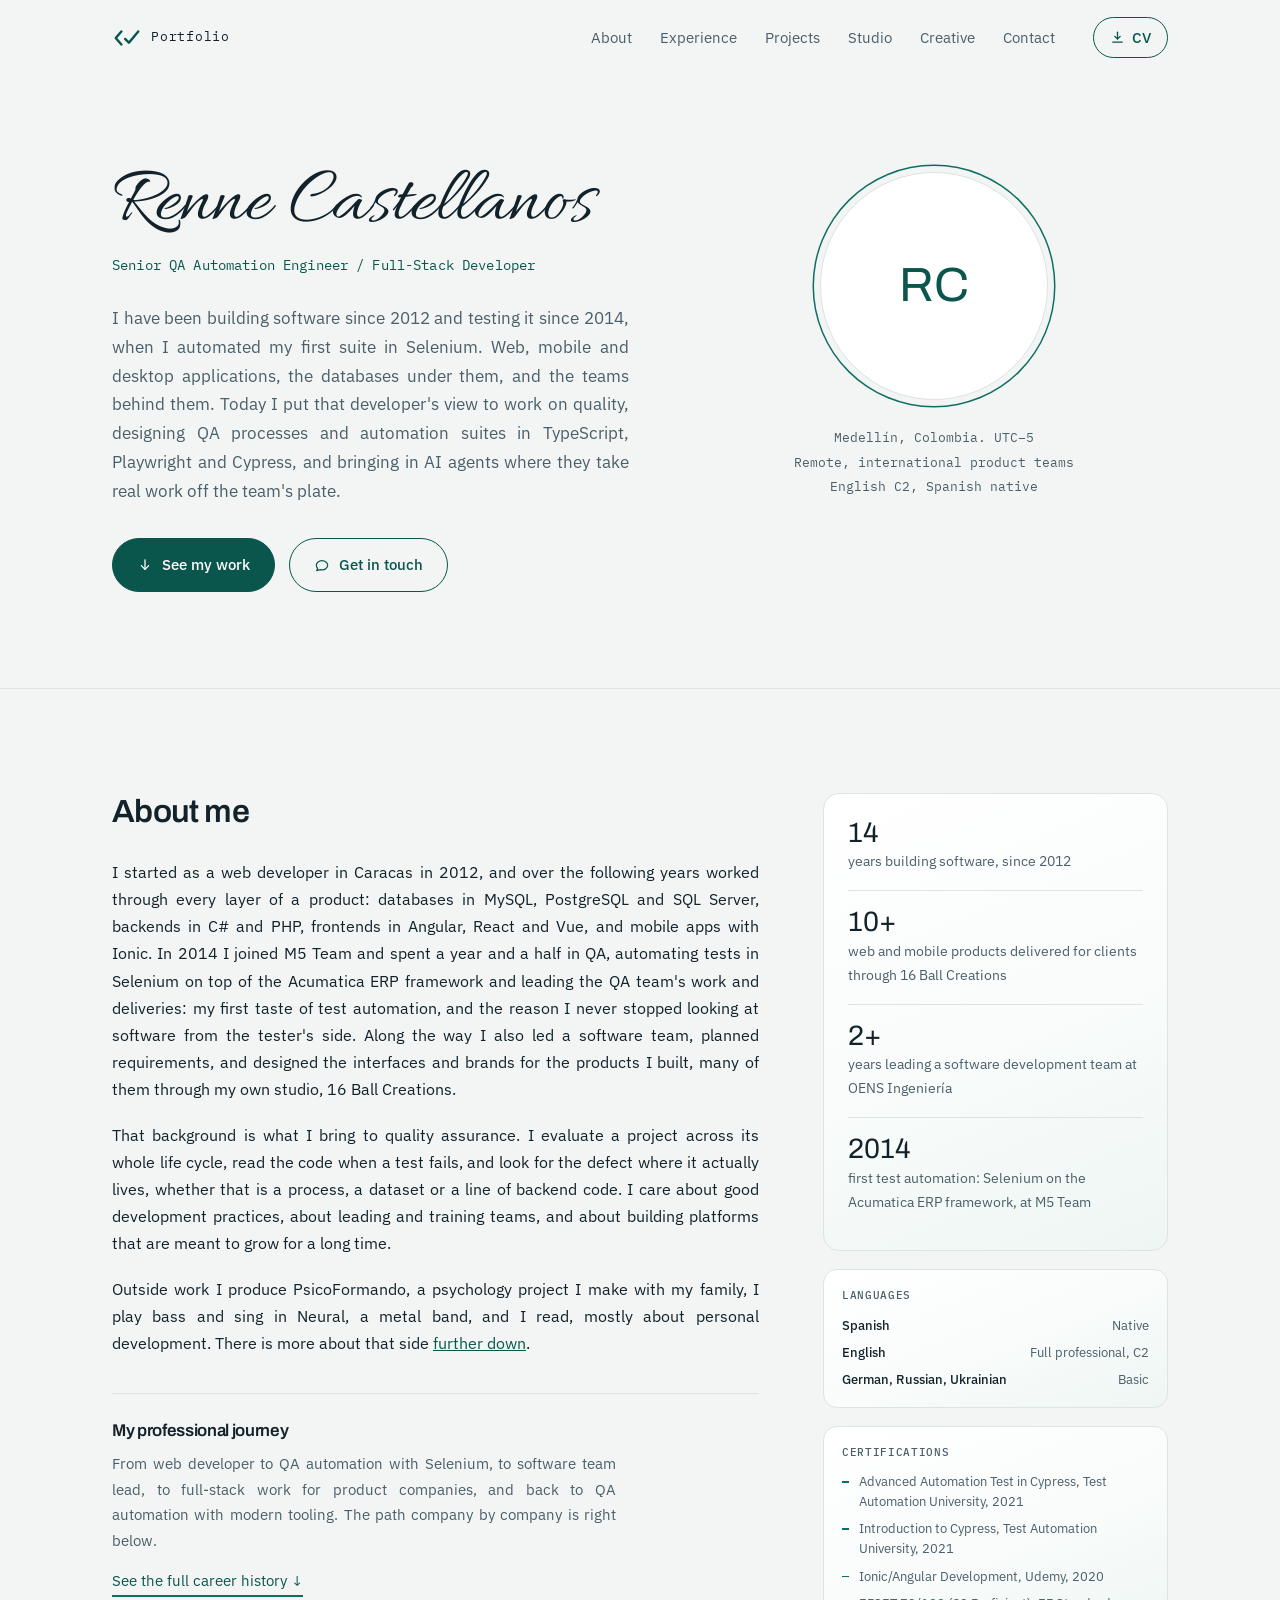
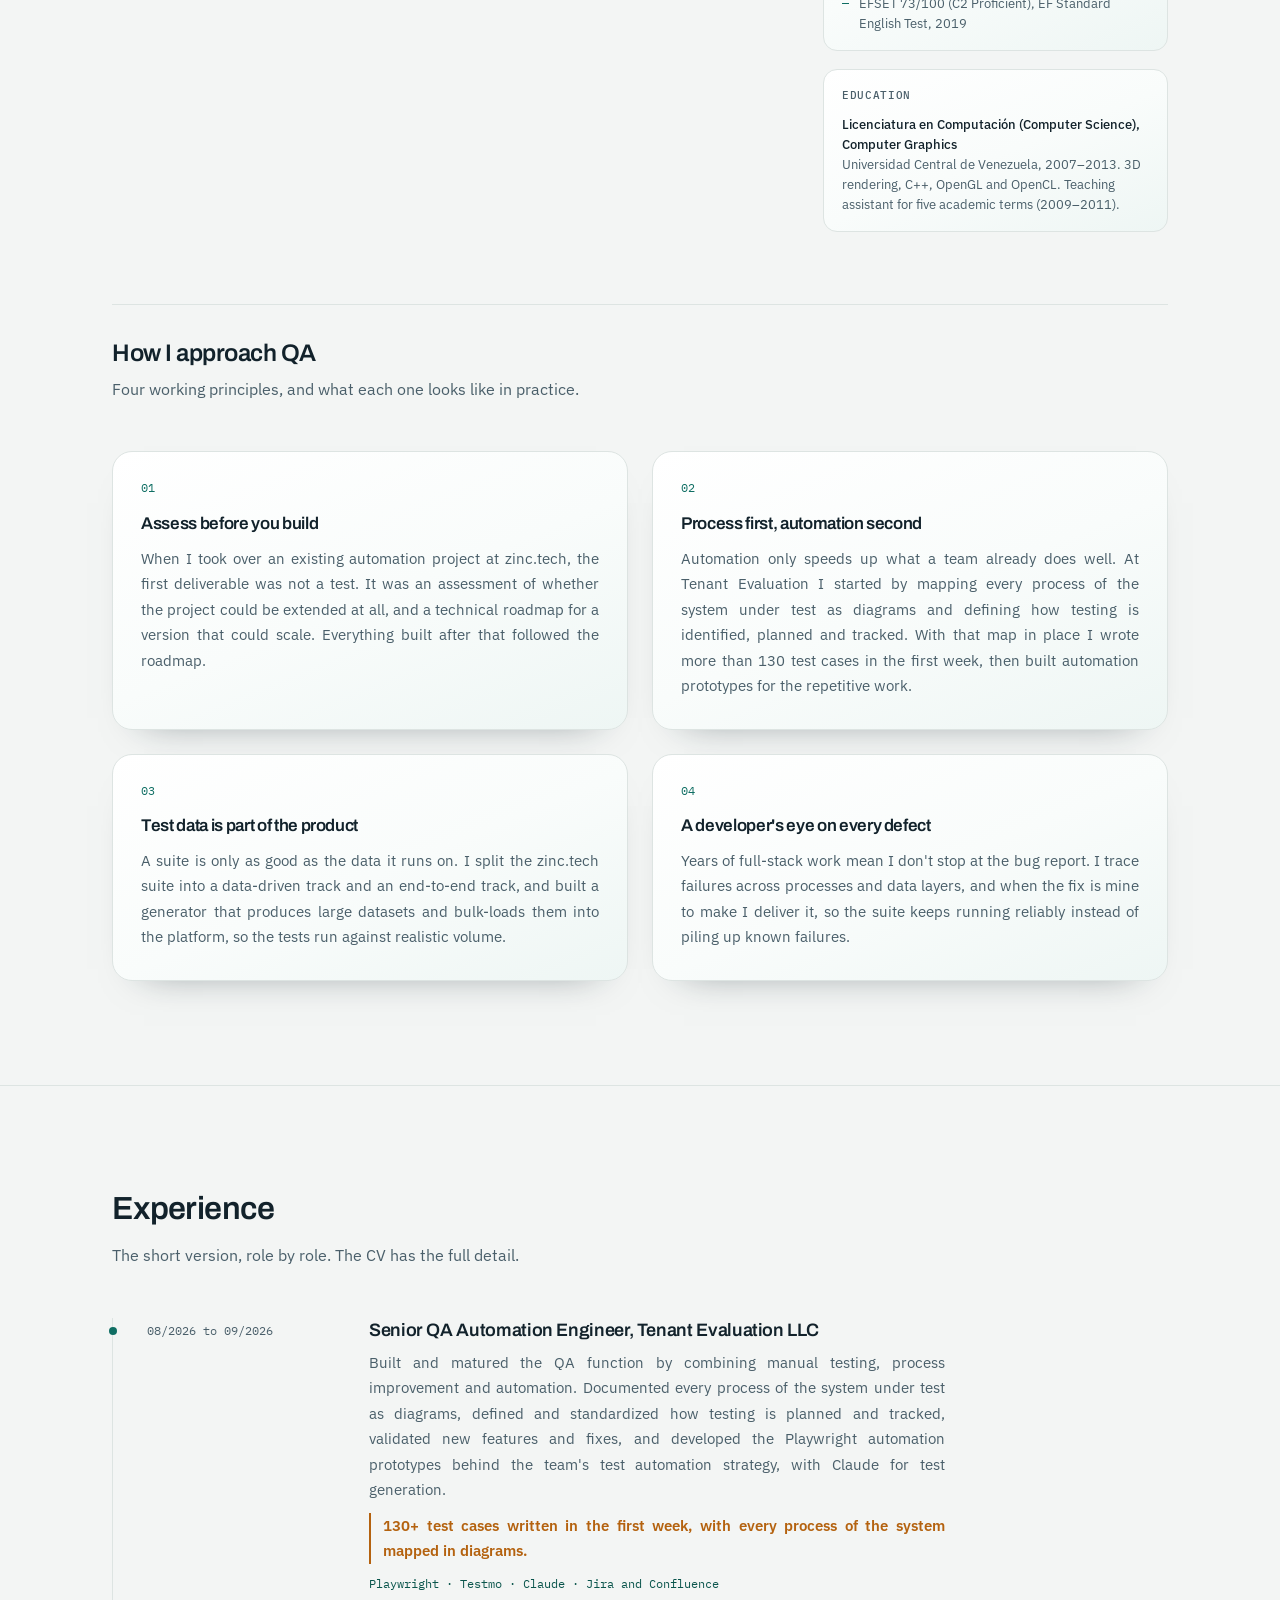
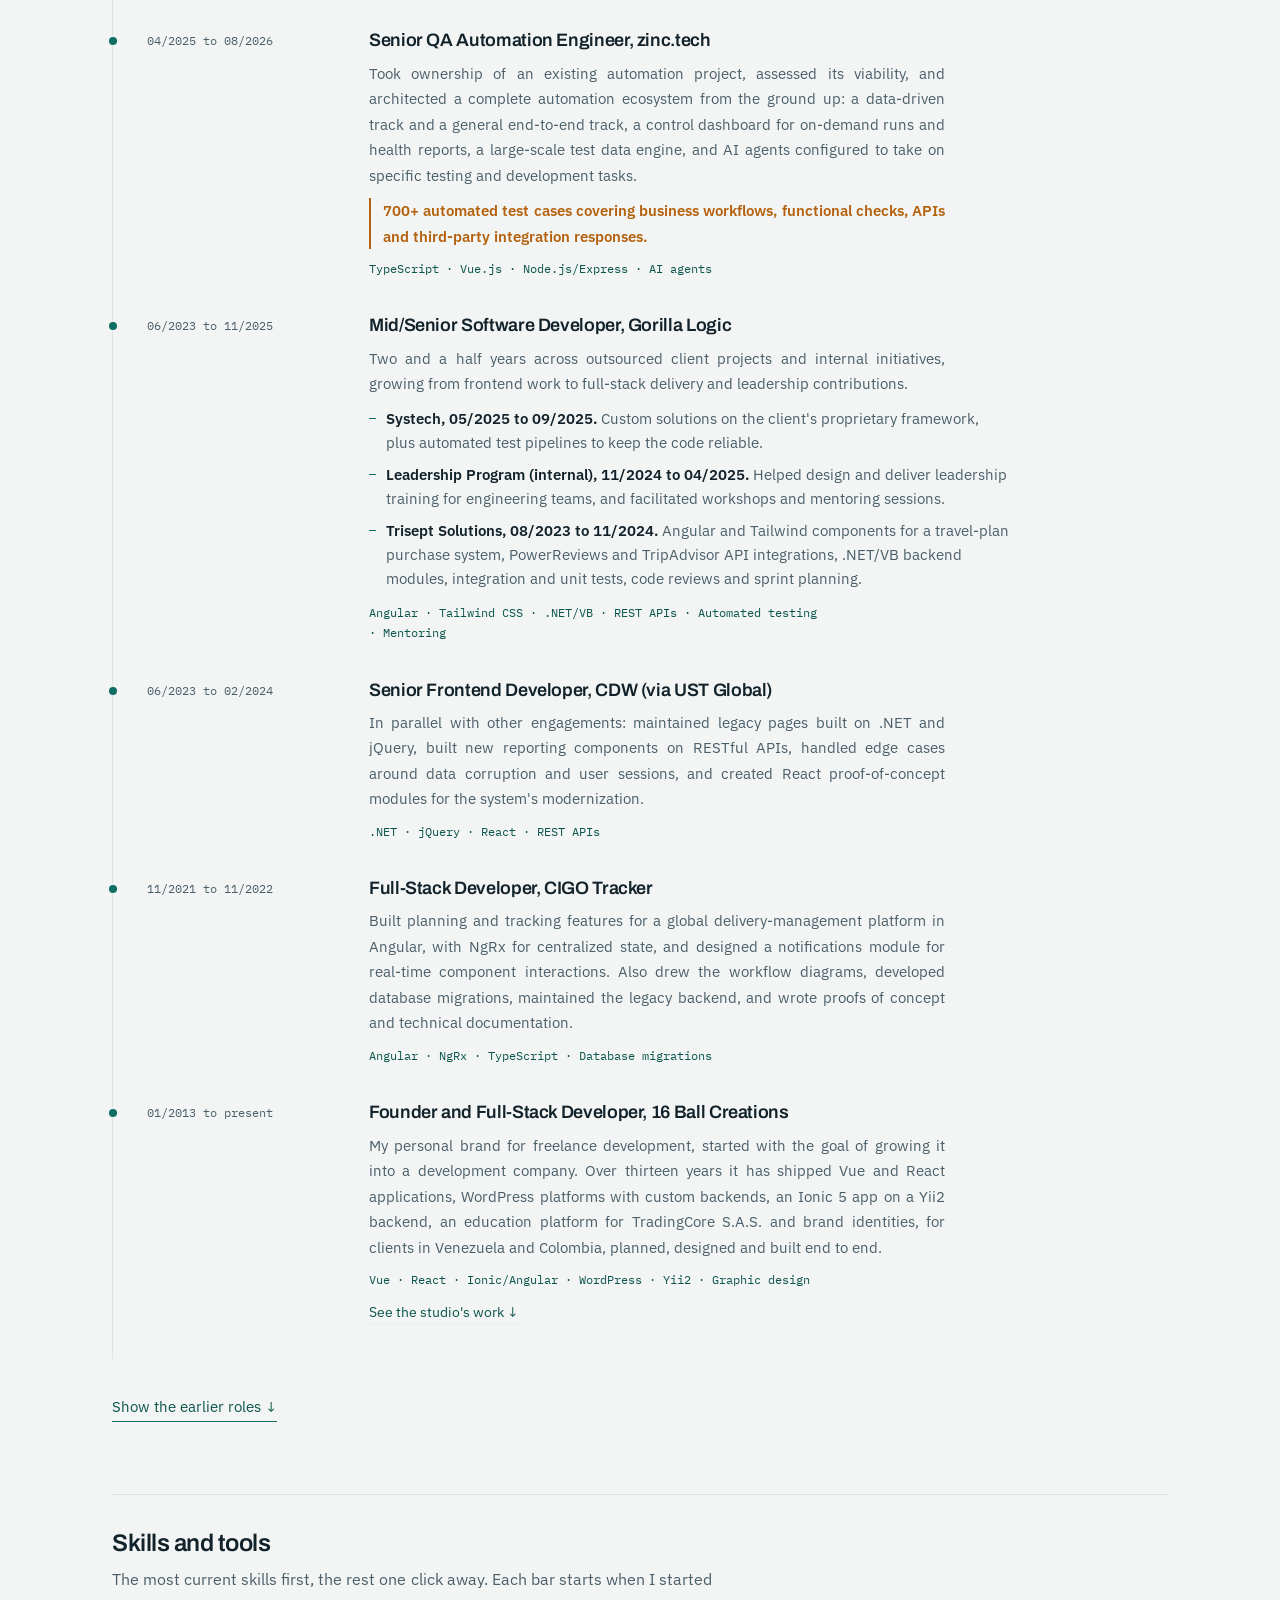
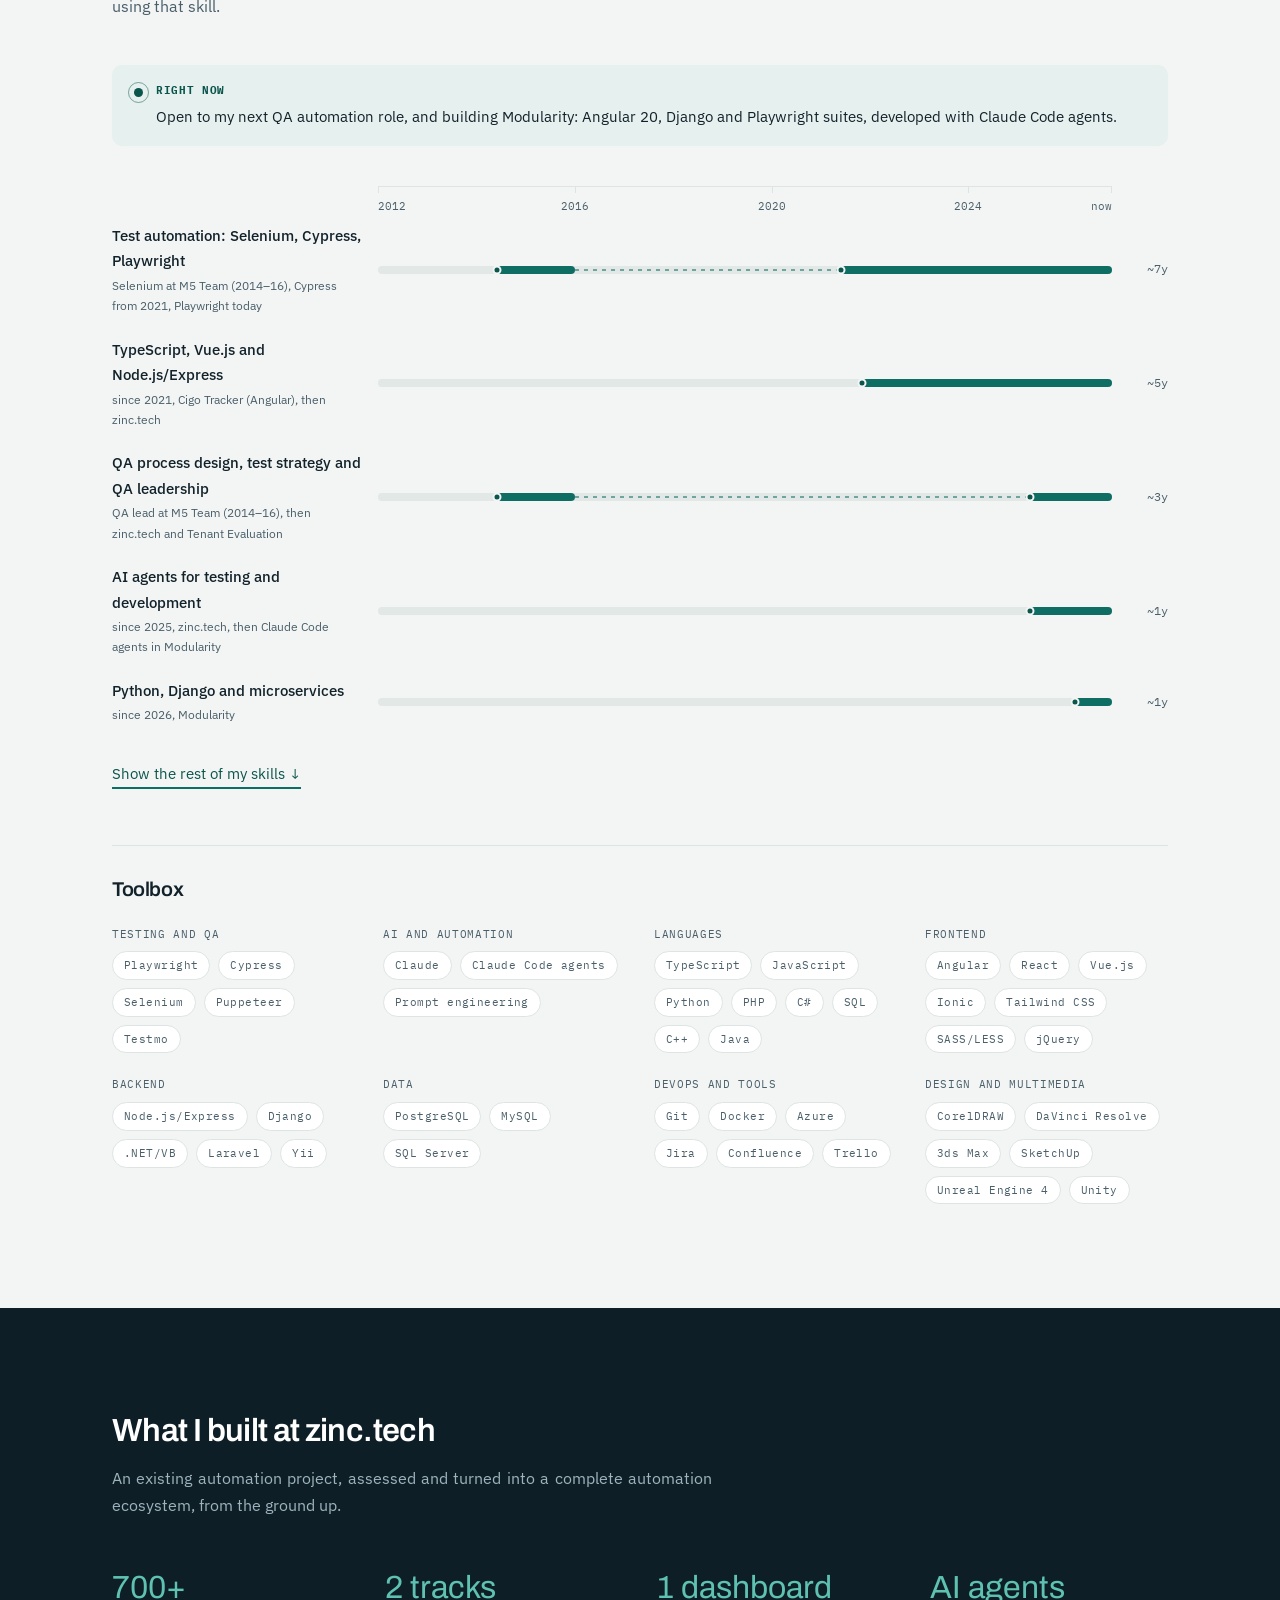
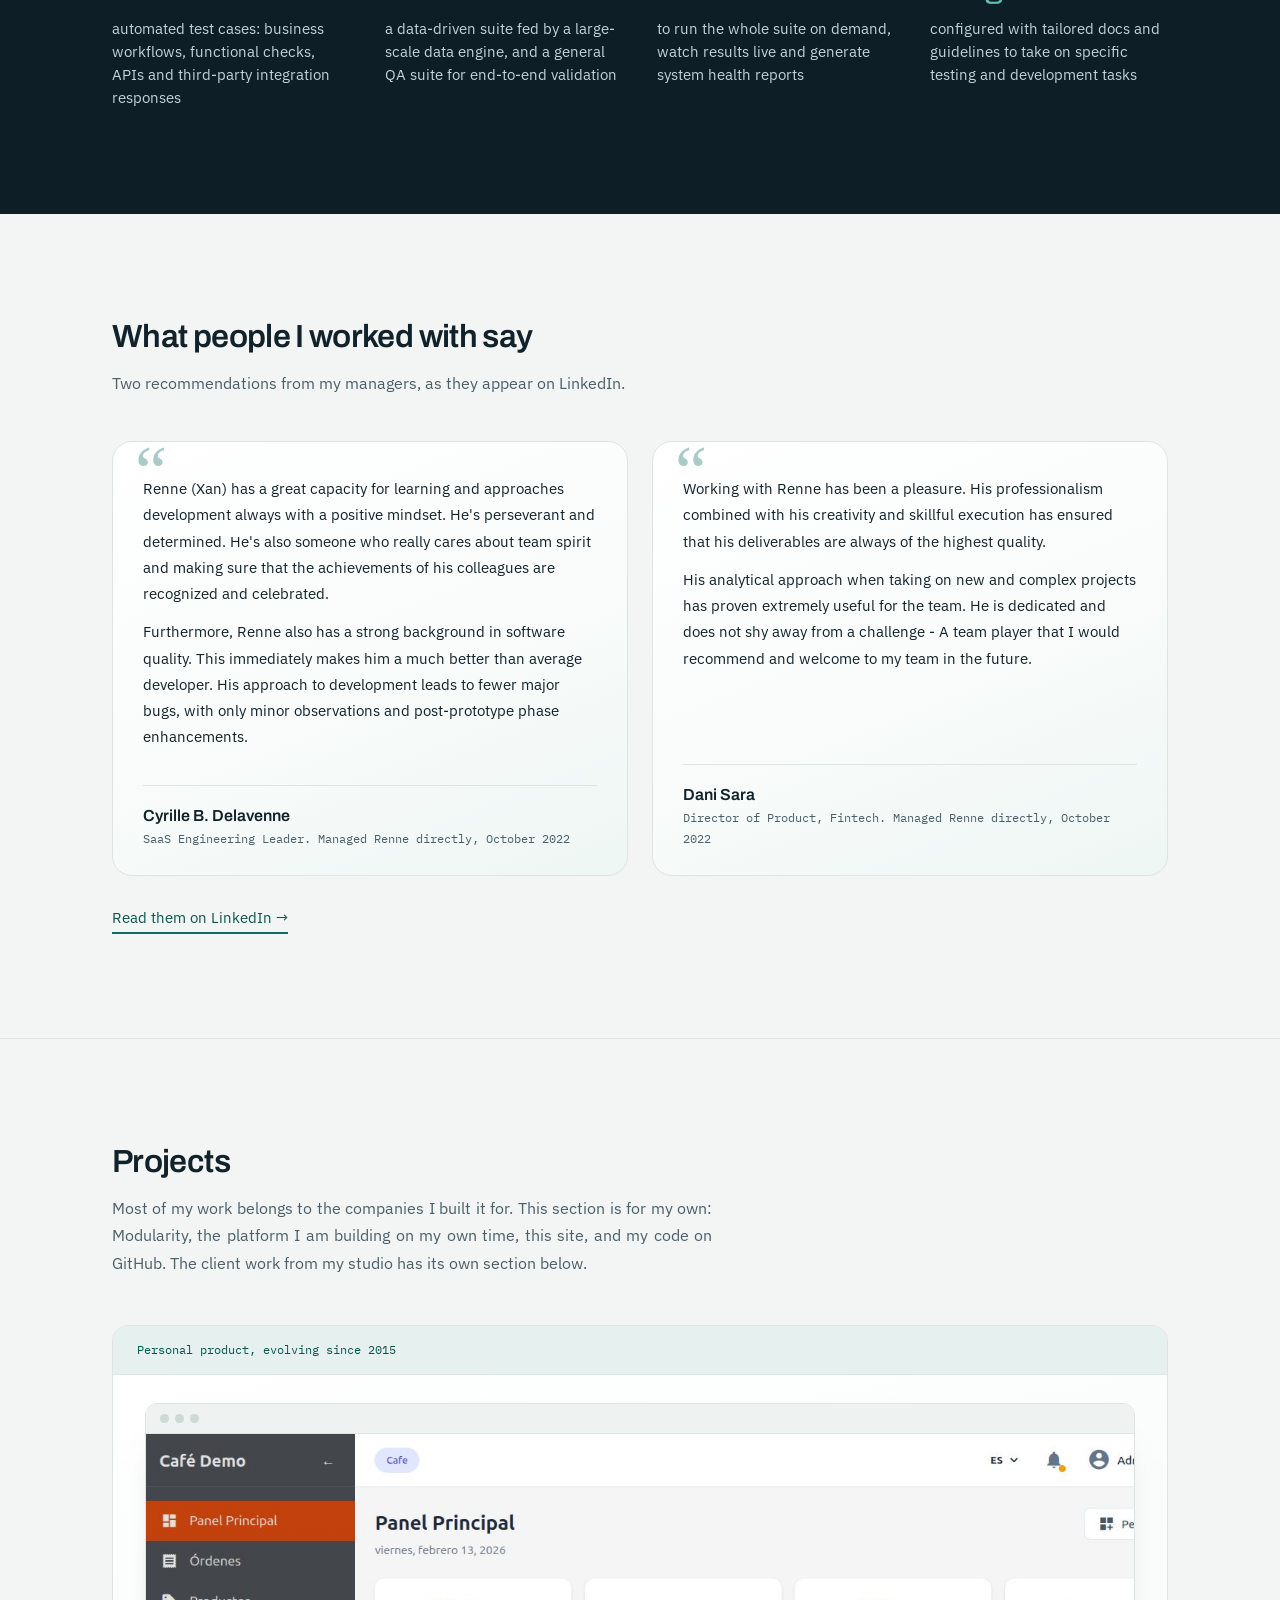
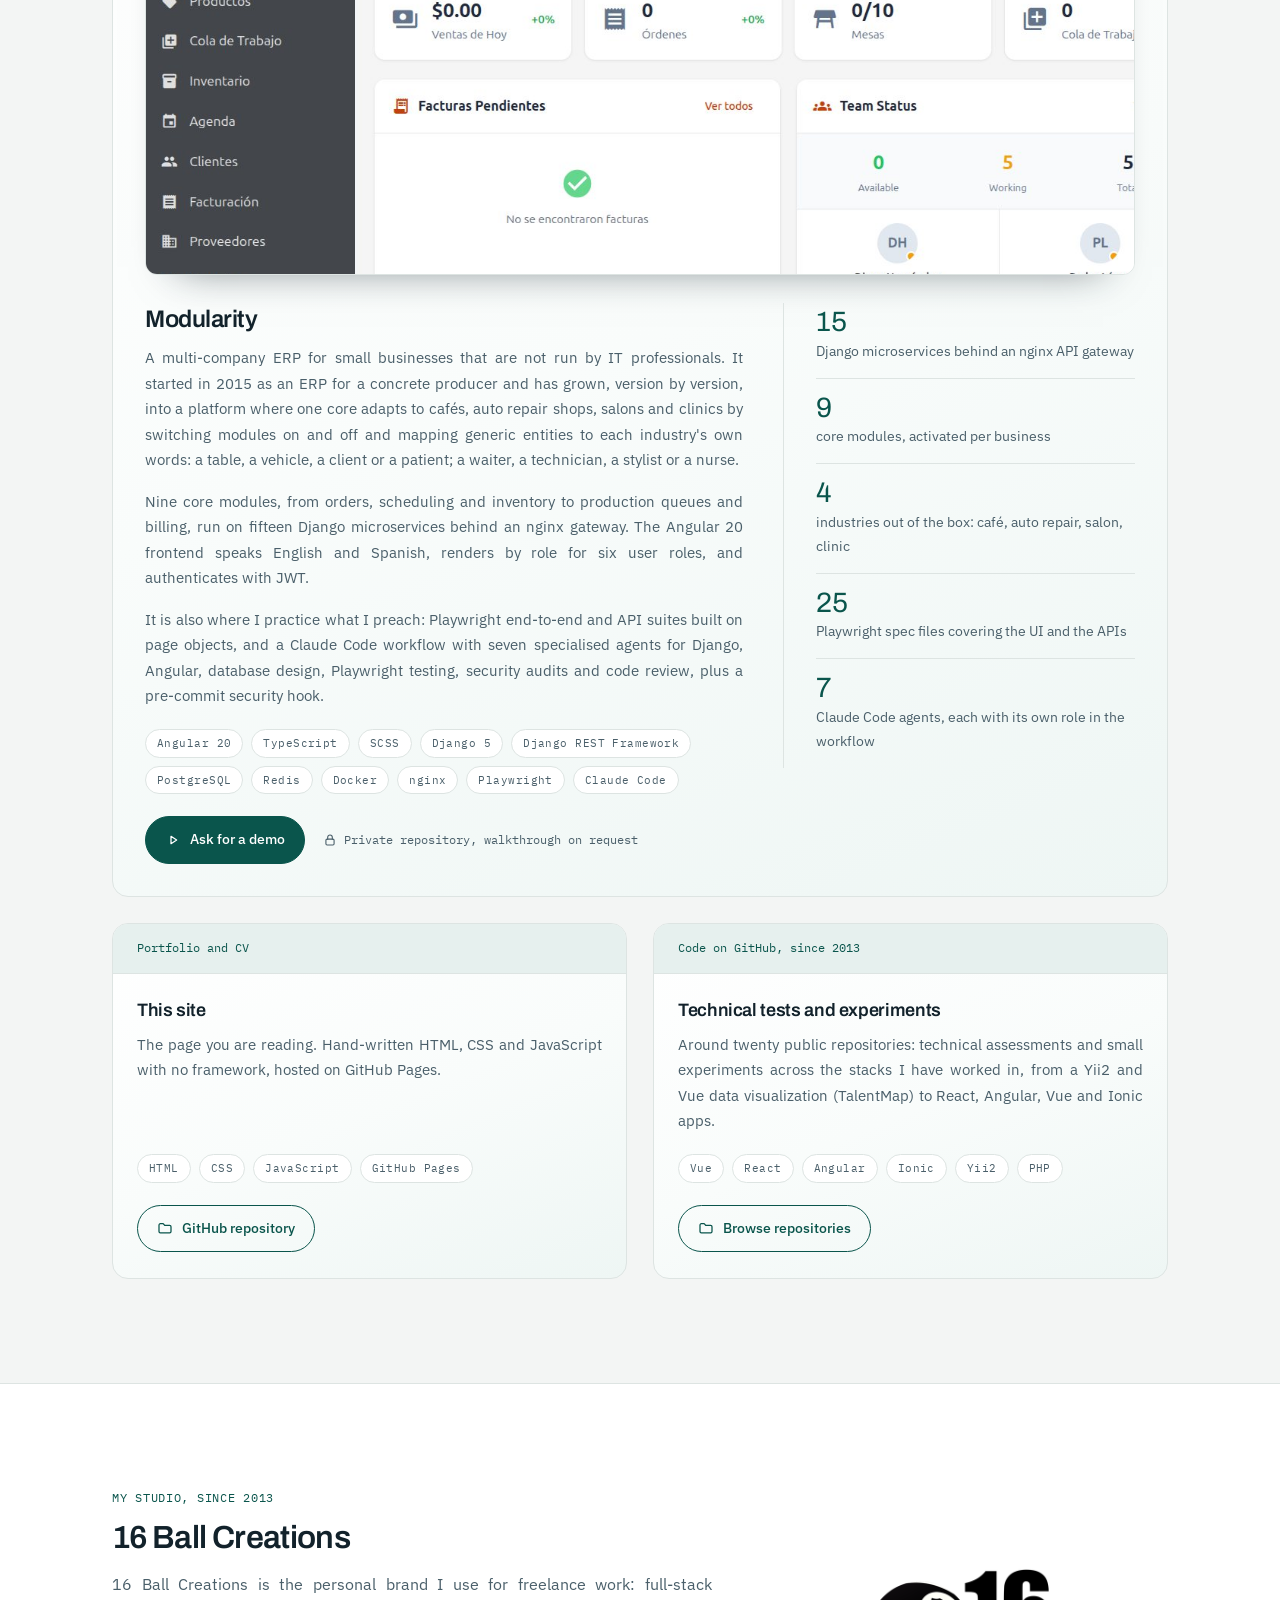
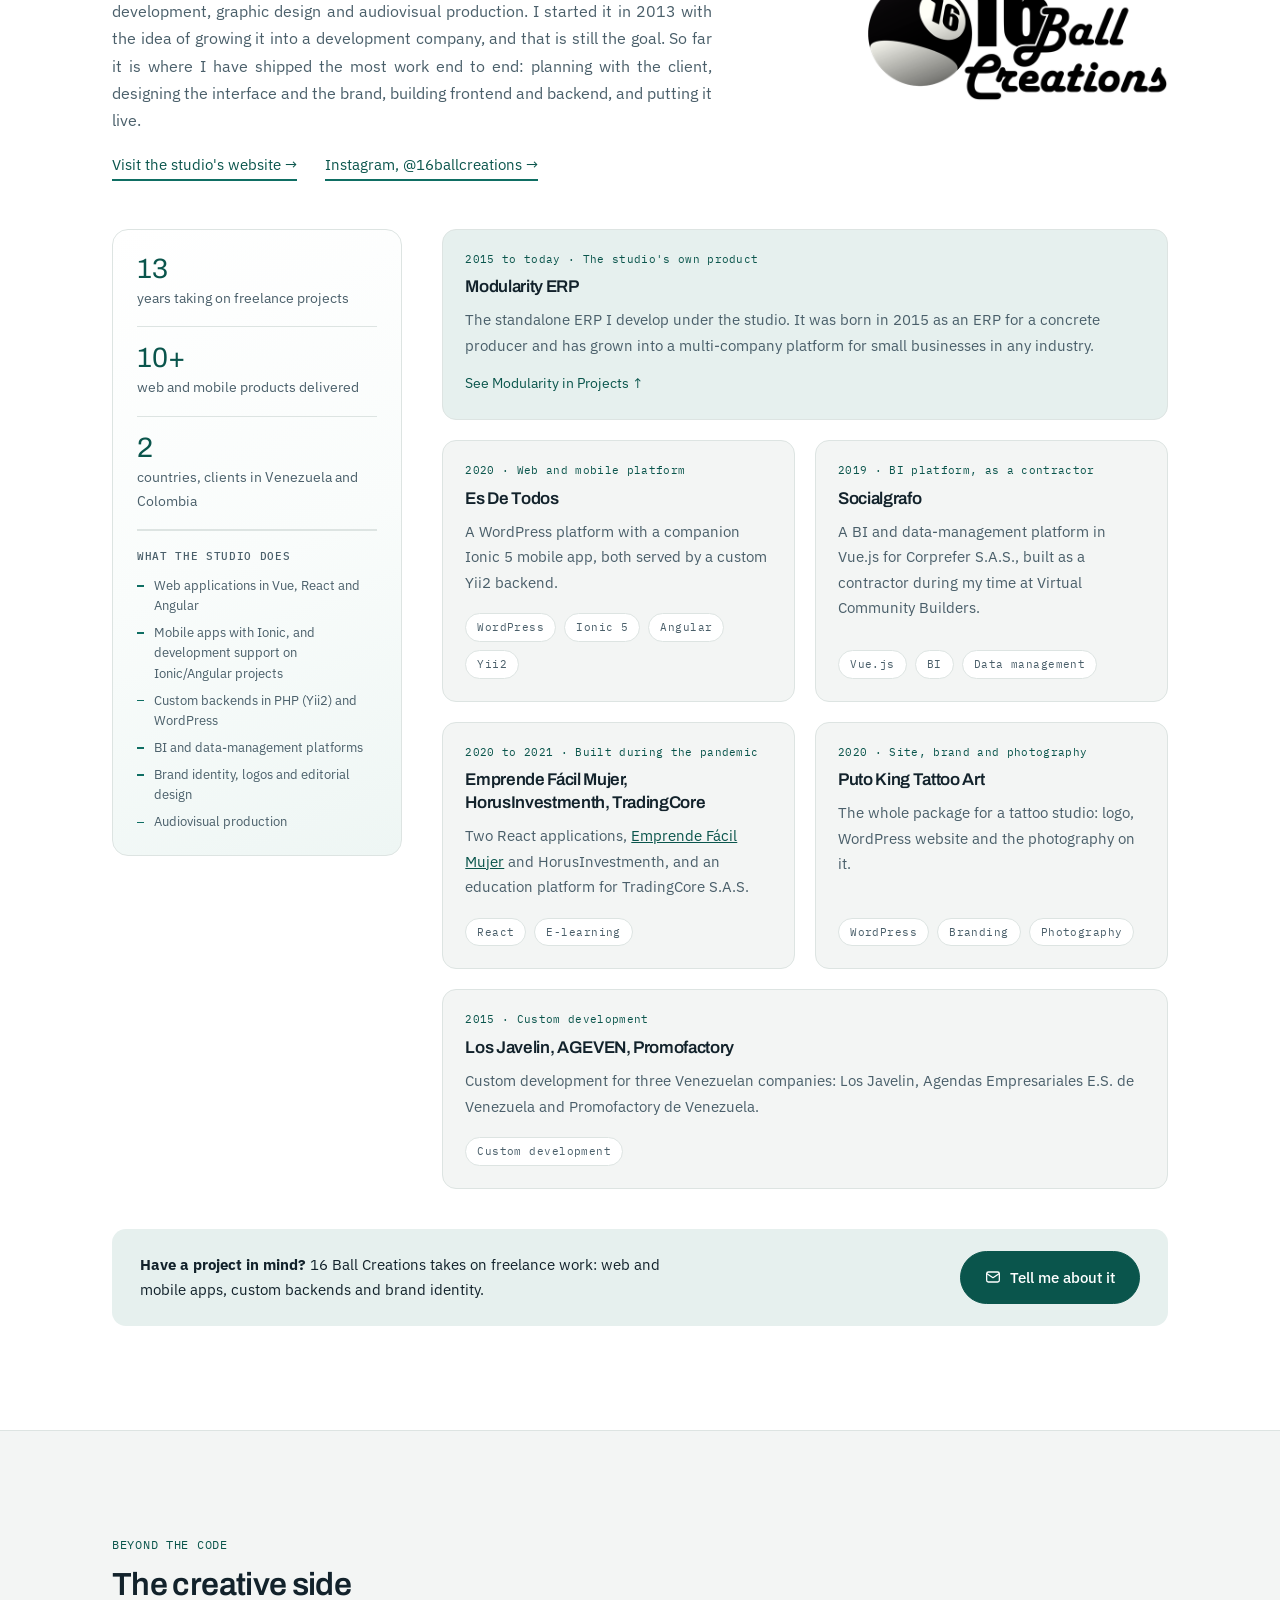
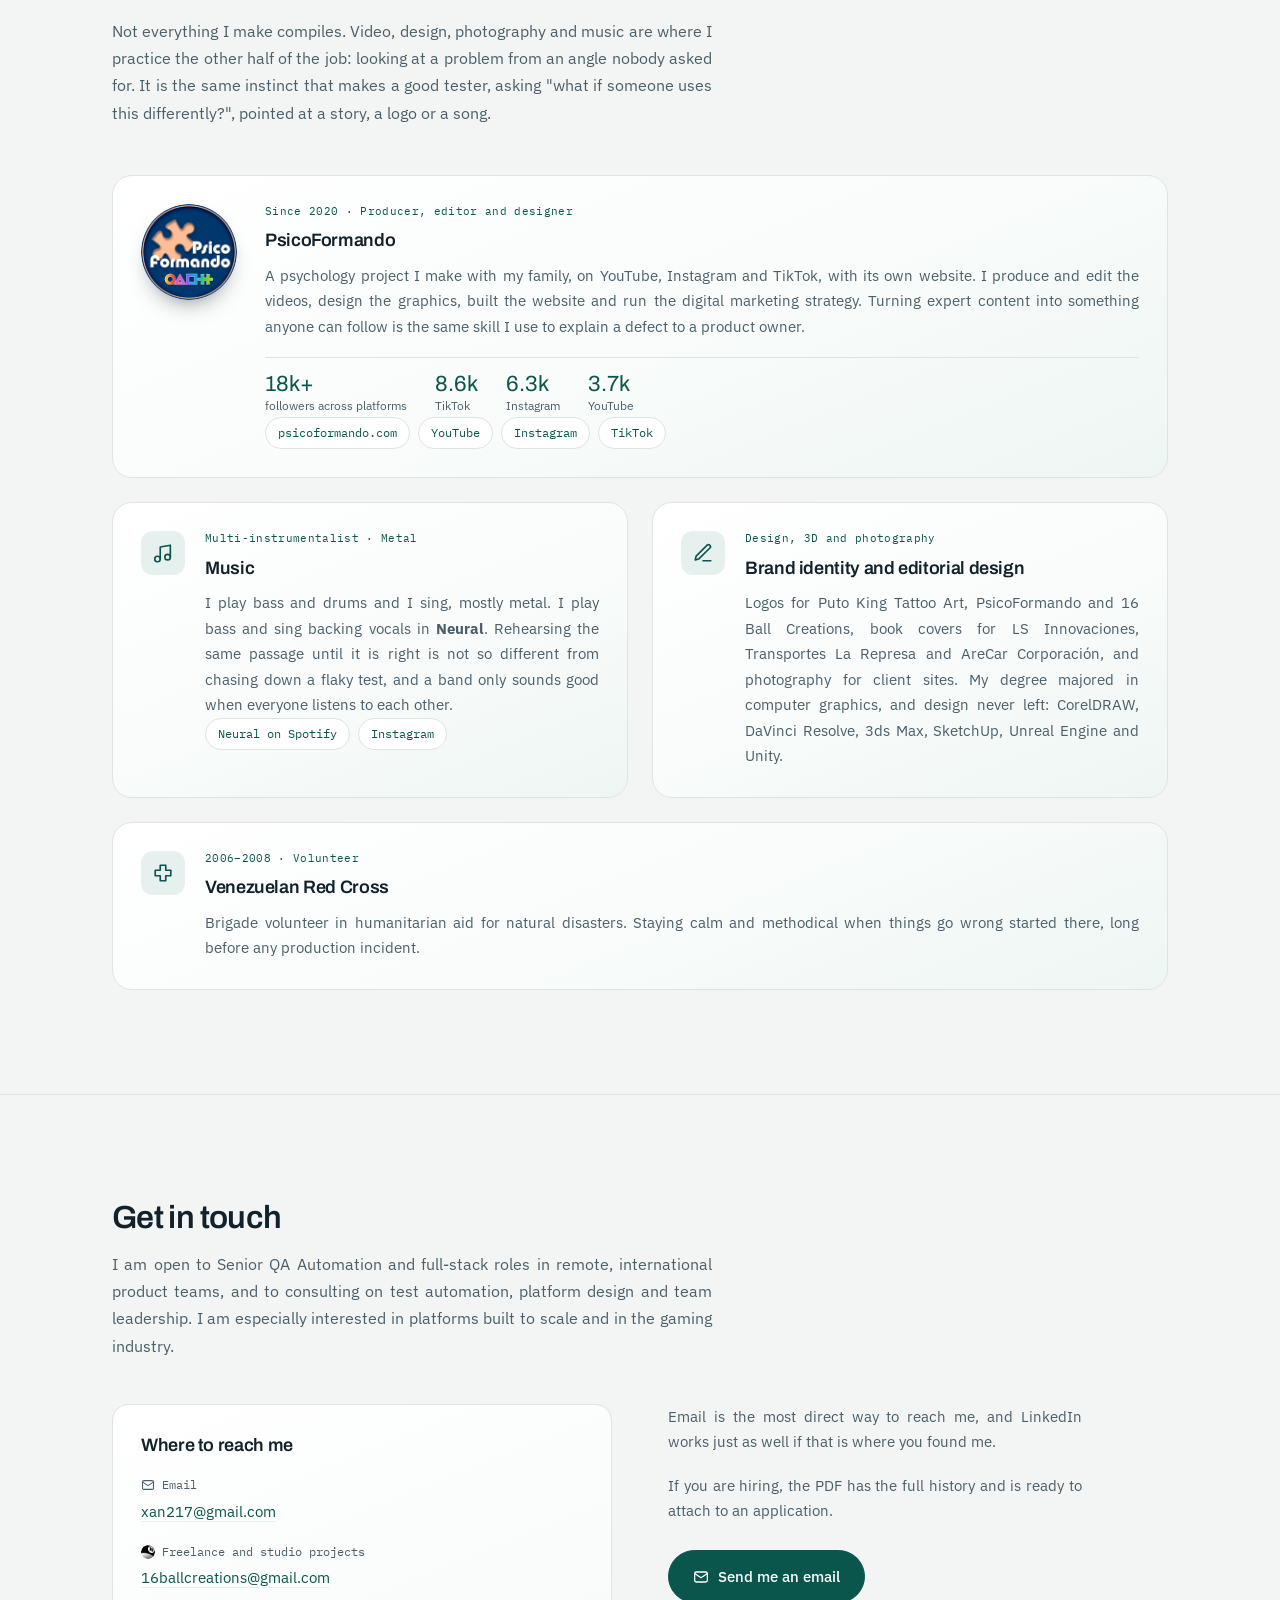
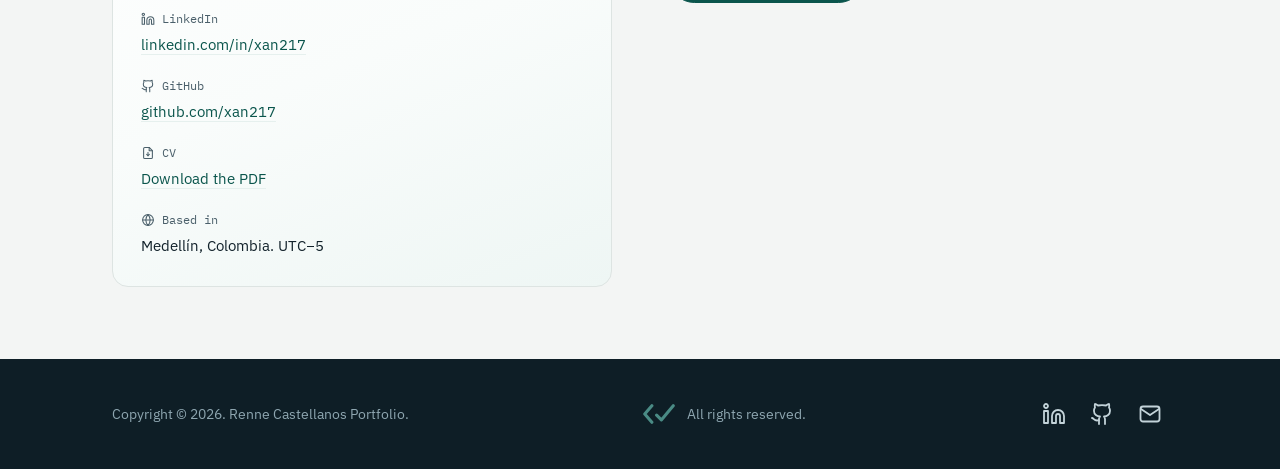
==== commit 0f089b3b: "Correct project name to HorusInvestmenth Co-Authored-By: Claude Opus 5 <noreply@anthropic.com>" ====
--- a/index.html
+++ b/index.html
@@ -516,8 +516,8 @@
           </li>
           <li class="studio-item reveal">
             <p class="studio-meta">2020 to 2021 &middot; Built during the pandemic</p>
-            <h3>Emprende Fácil Mujer, Investment Horus, TradingCore</h3>
-            <p>Two React applications, <a href="https://www.instagram.com/emprendefacilmujer/" rel="noopener noreferrer">Emprende Fácil Mujer</a> and Investment Horus, and an education platform for TradingCore S.A.S.</p>
+            <h3>Emprende Fácil Mujer, HorusInvestmenth, TradingCore</h3>
+            <p>Two React applications, <a href="https://www.instagram.com/emprendefacilmujer/" rel="noopener noreferrer">Emprende Fácil Mujer</a> and HorusInvestmenth, and an education platform for TradingCore S.A.S.</p>
             <ul class="card-tags"><li>React</li><li>E-learning</li></ul>
           </li>
           <li class="studio-item reveal">
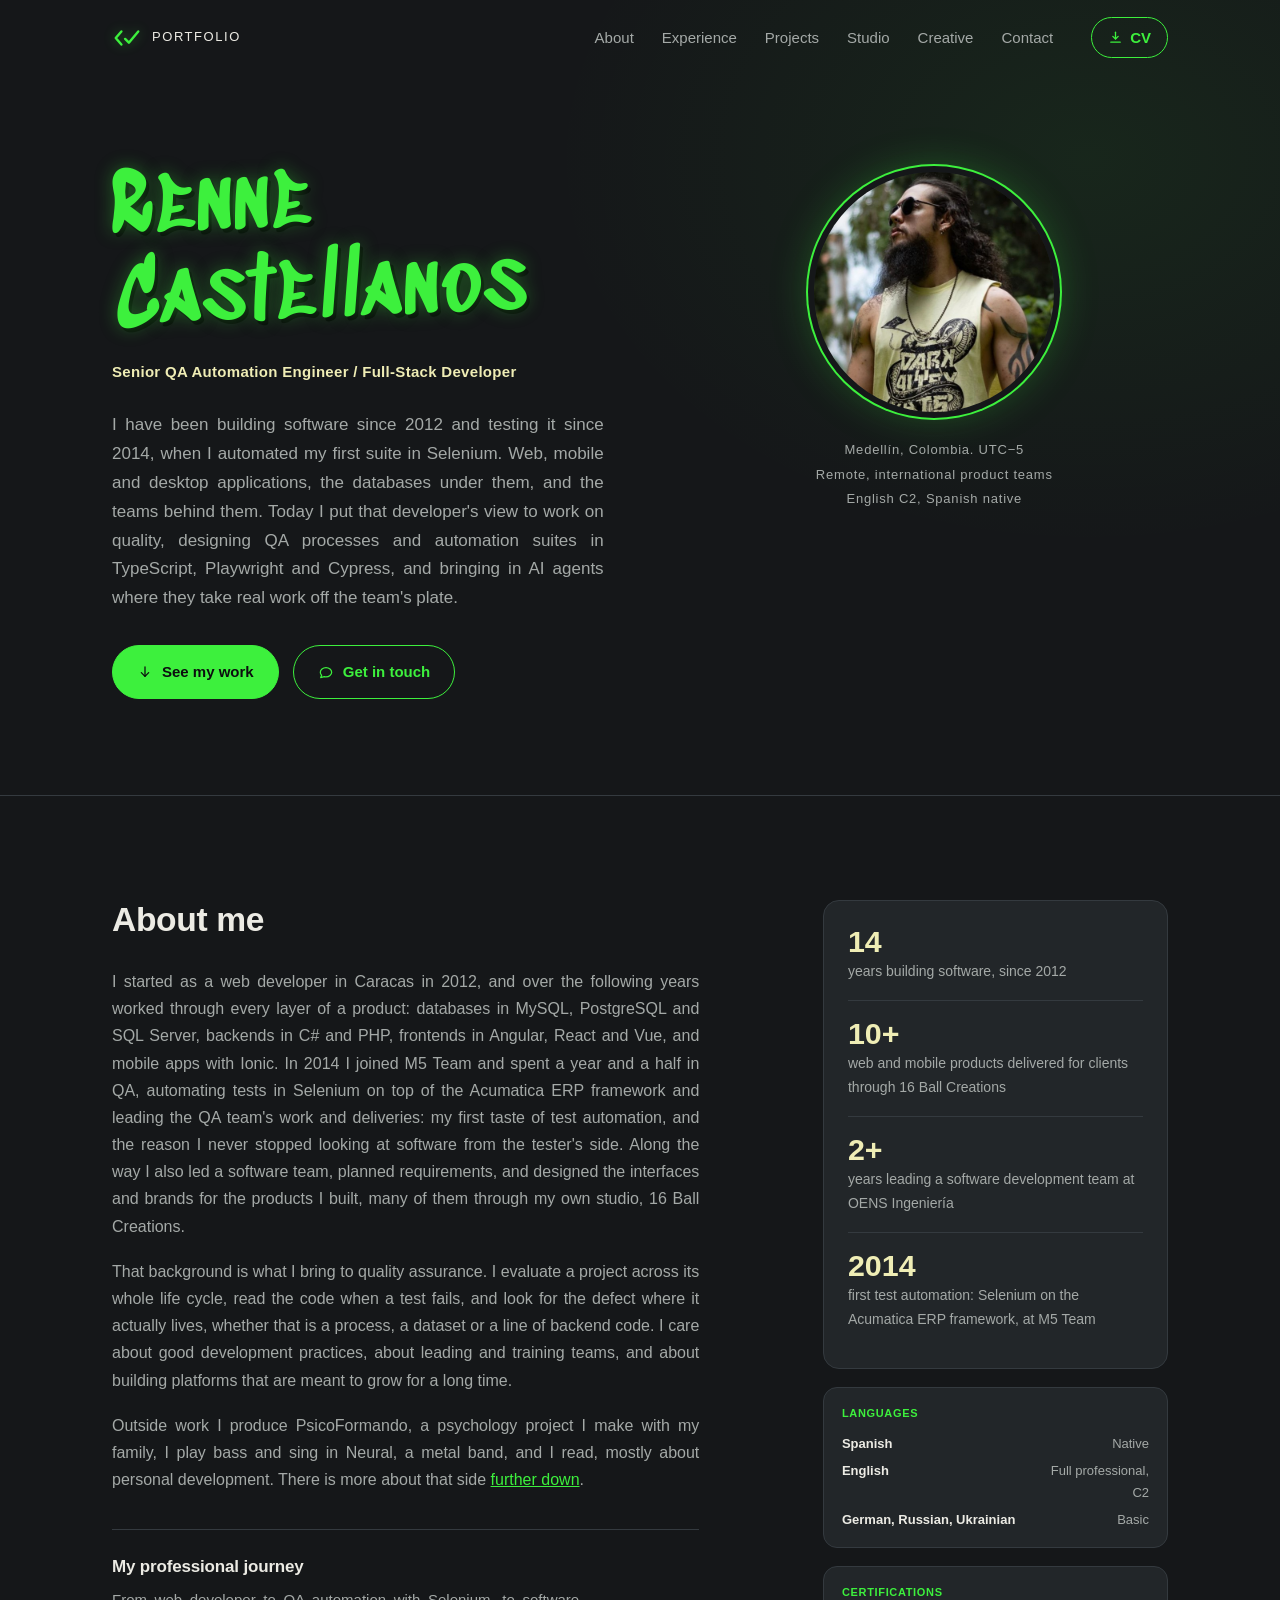
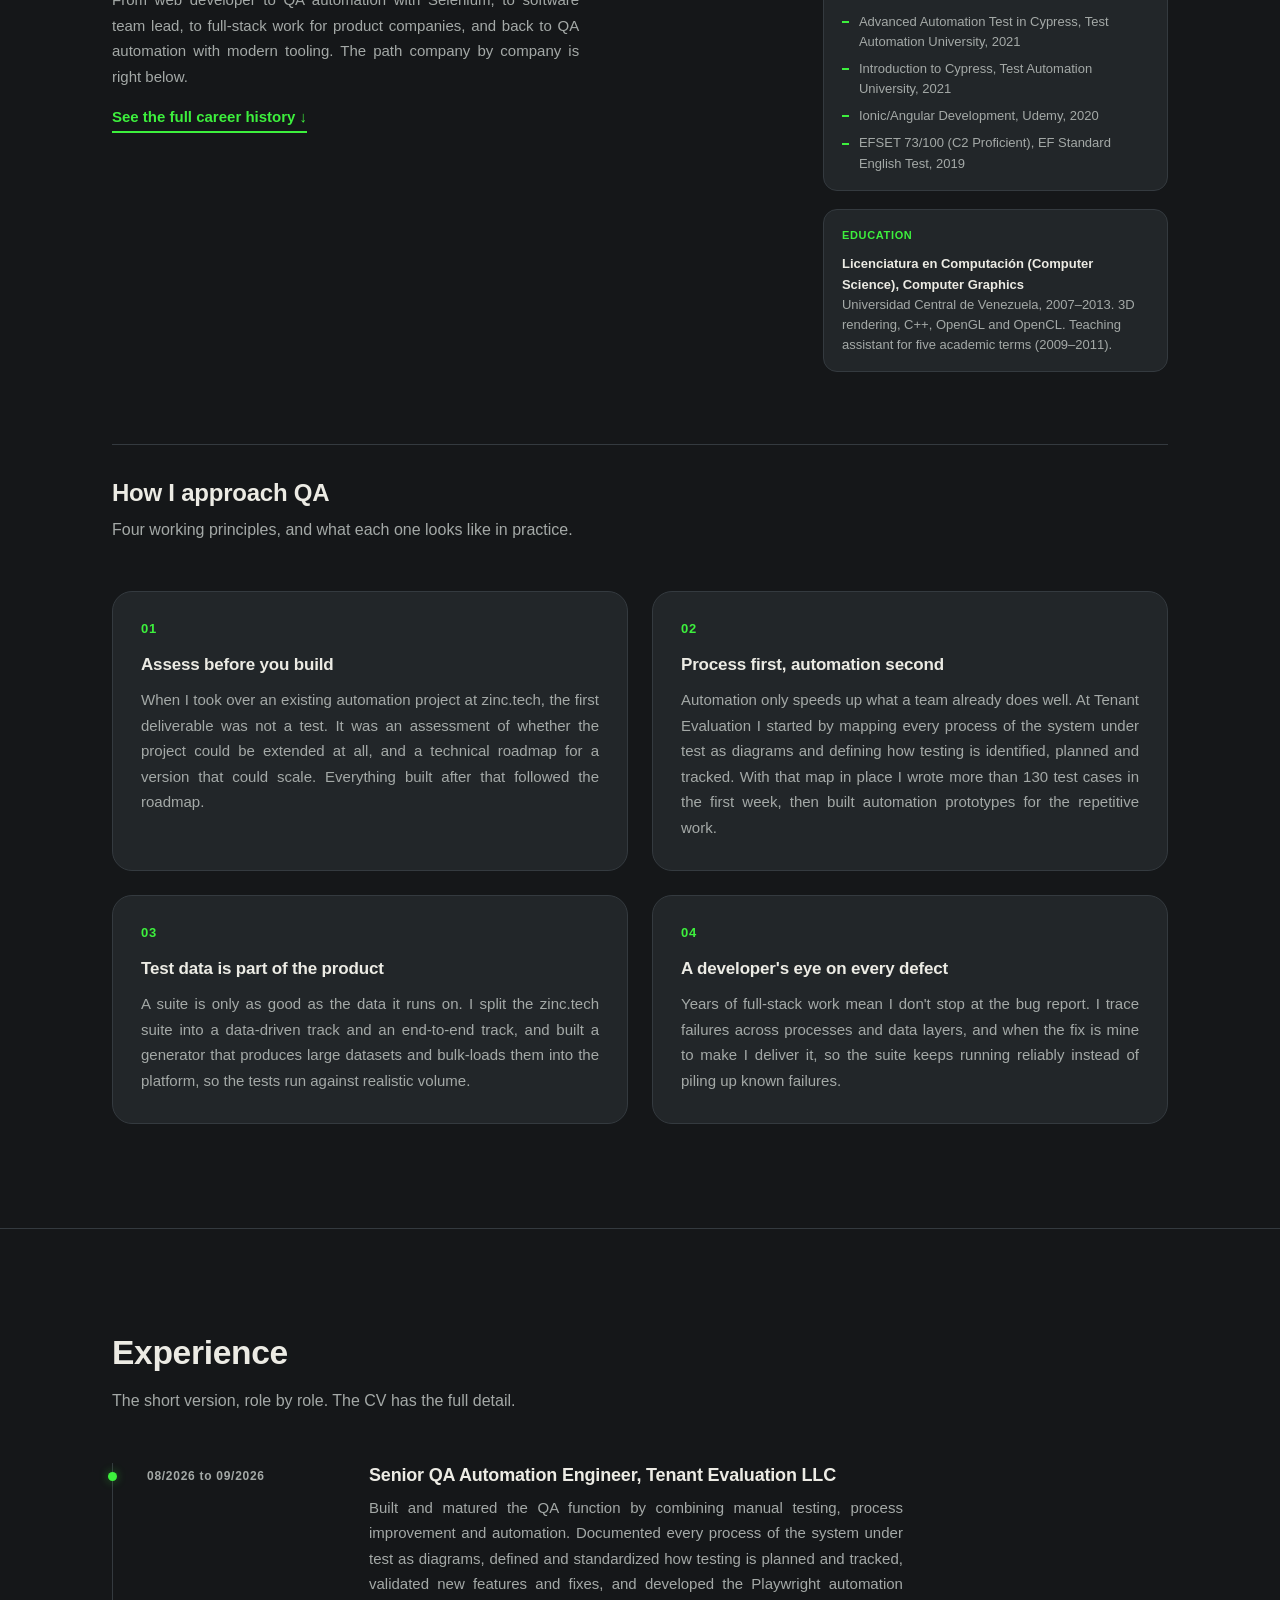
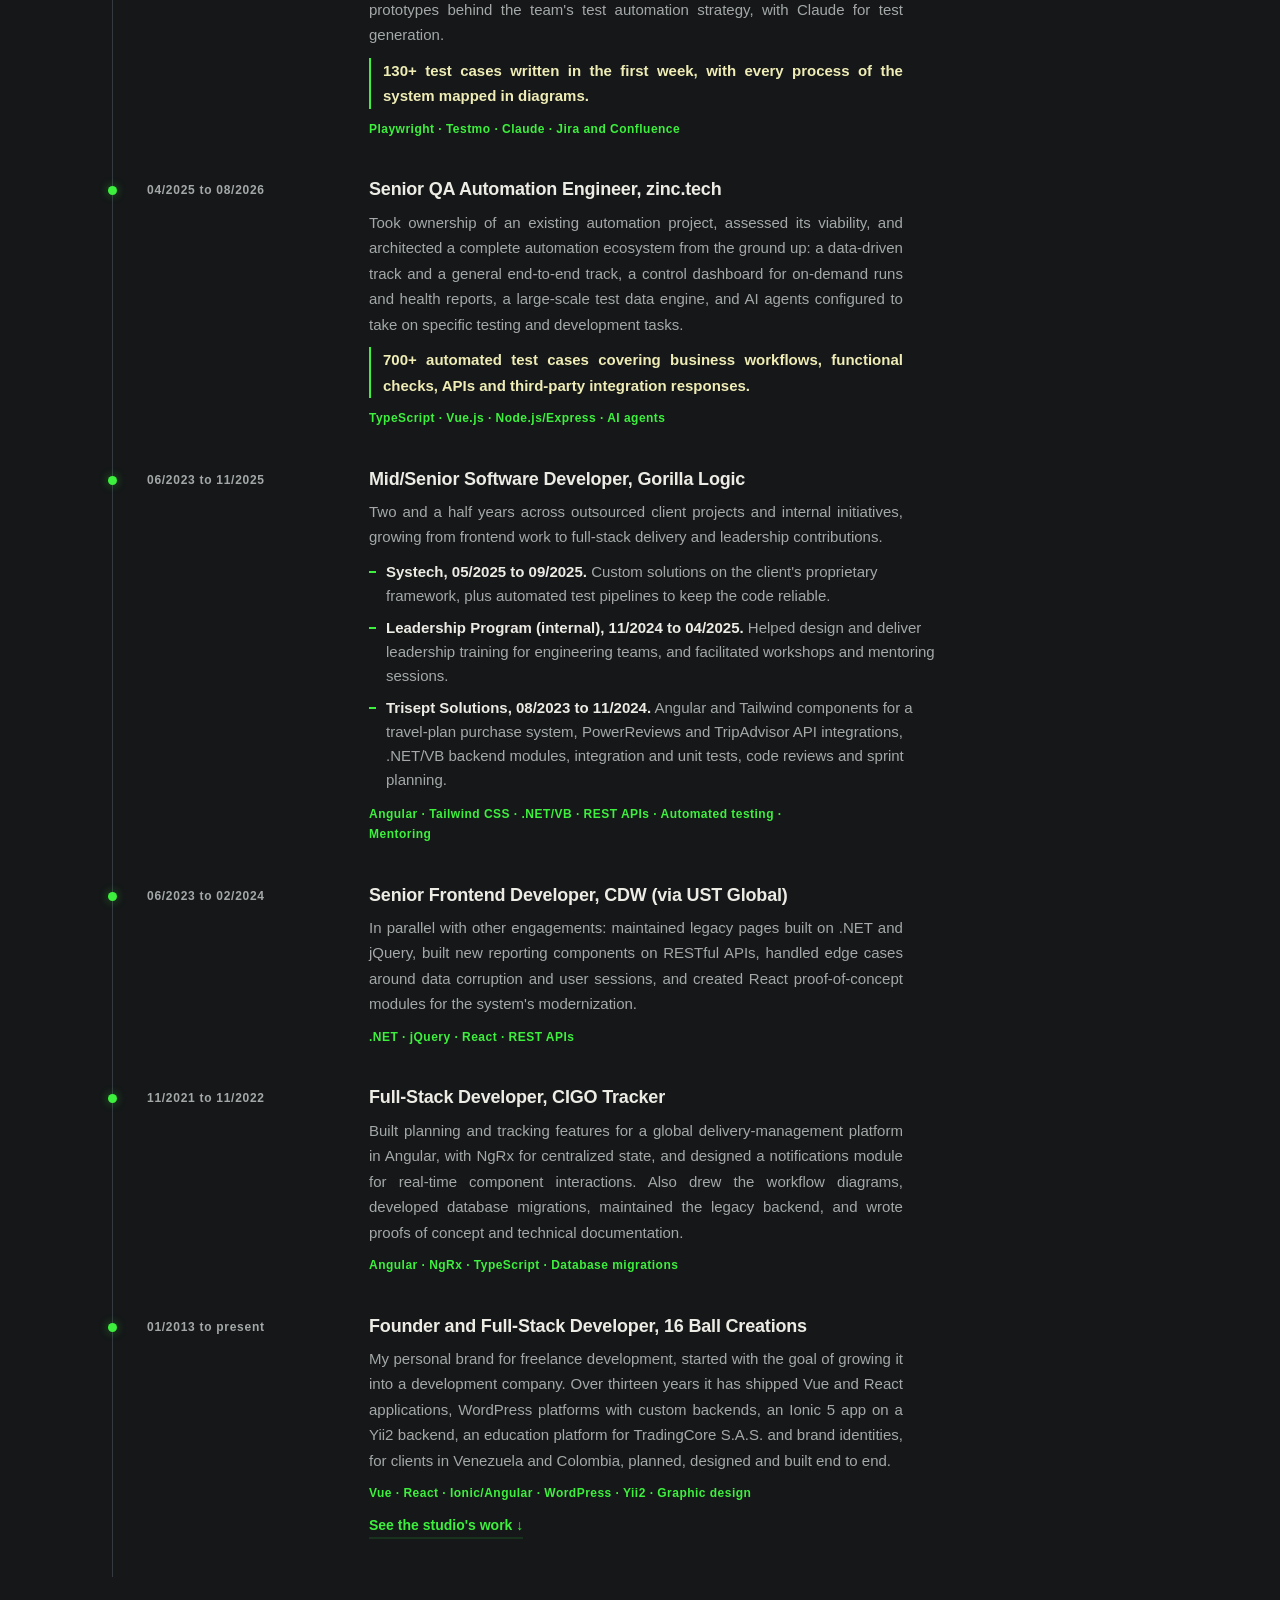
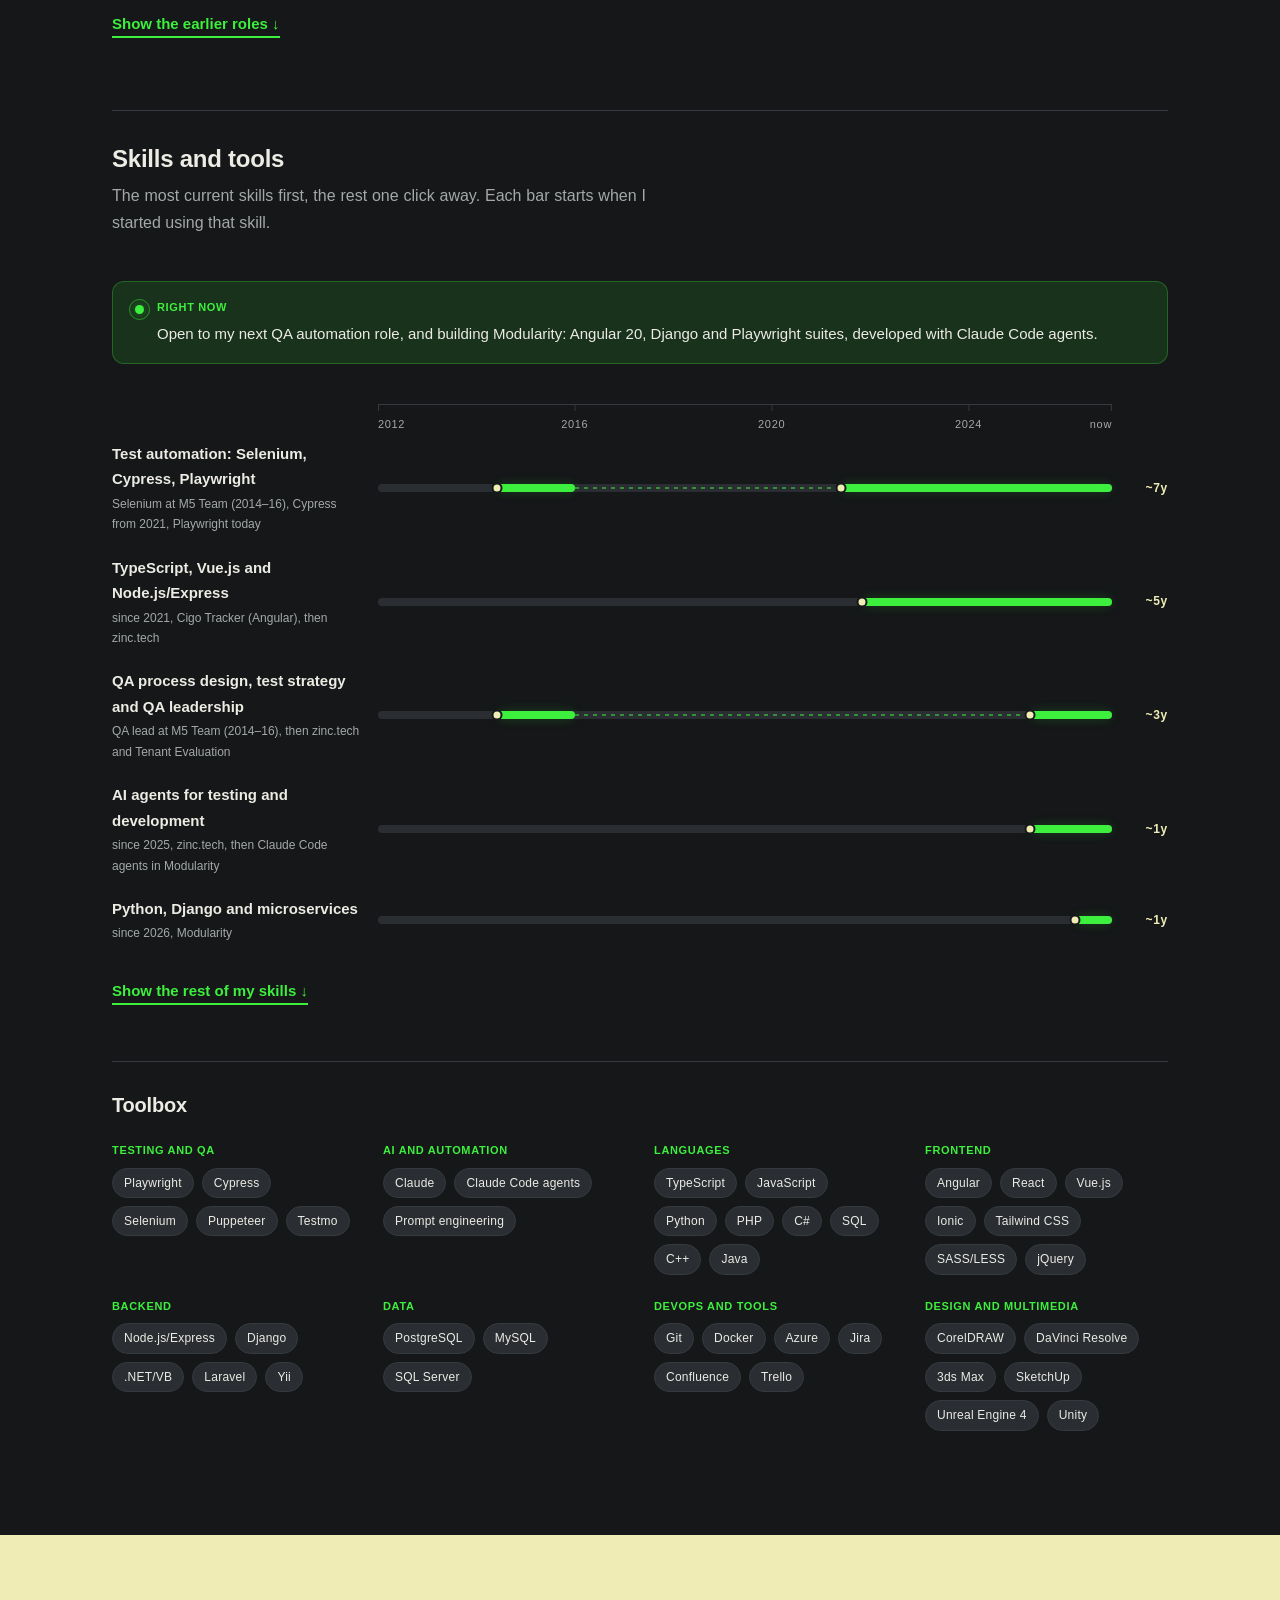
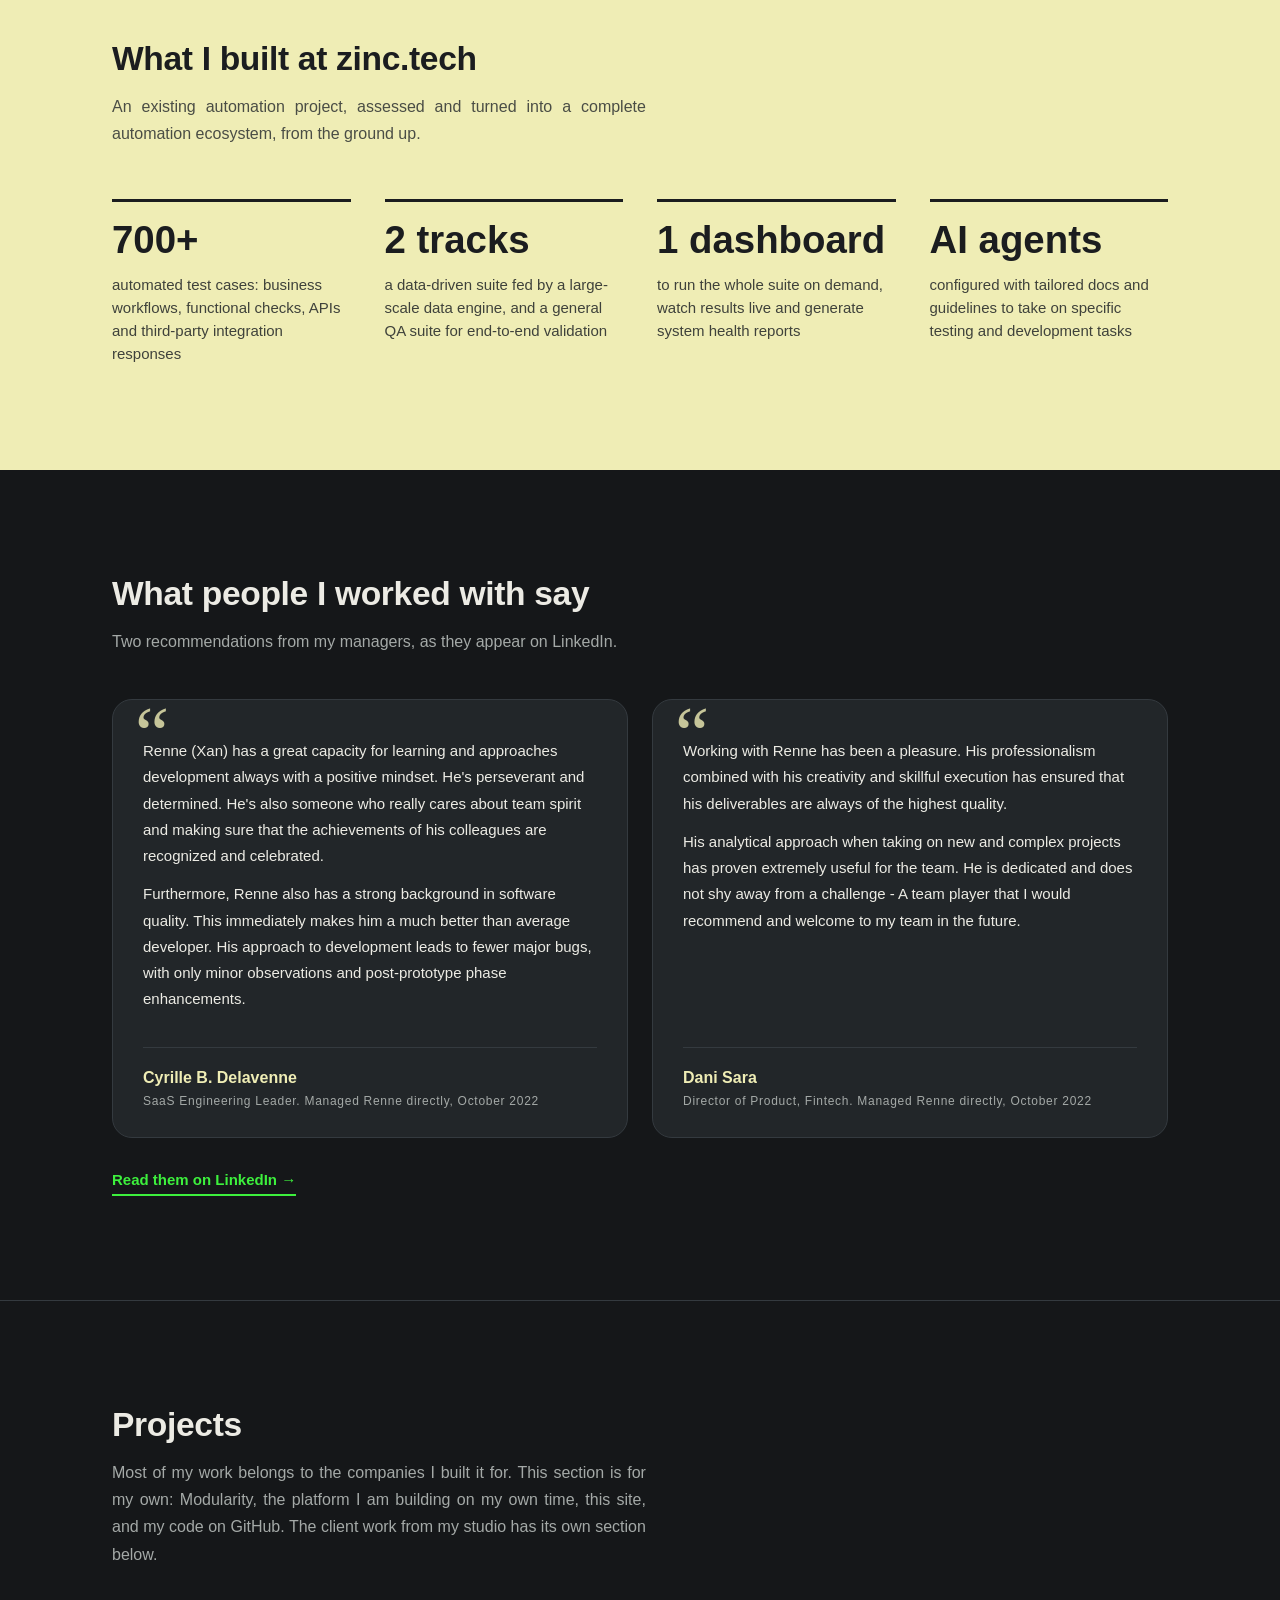
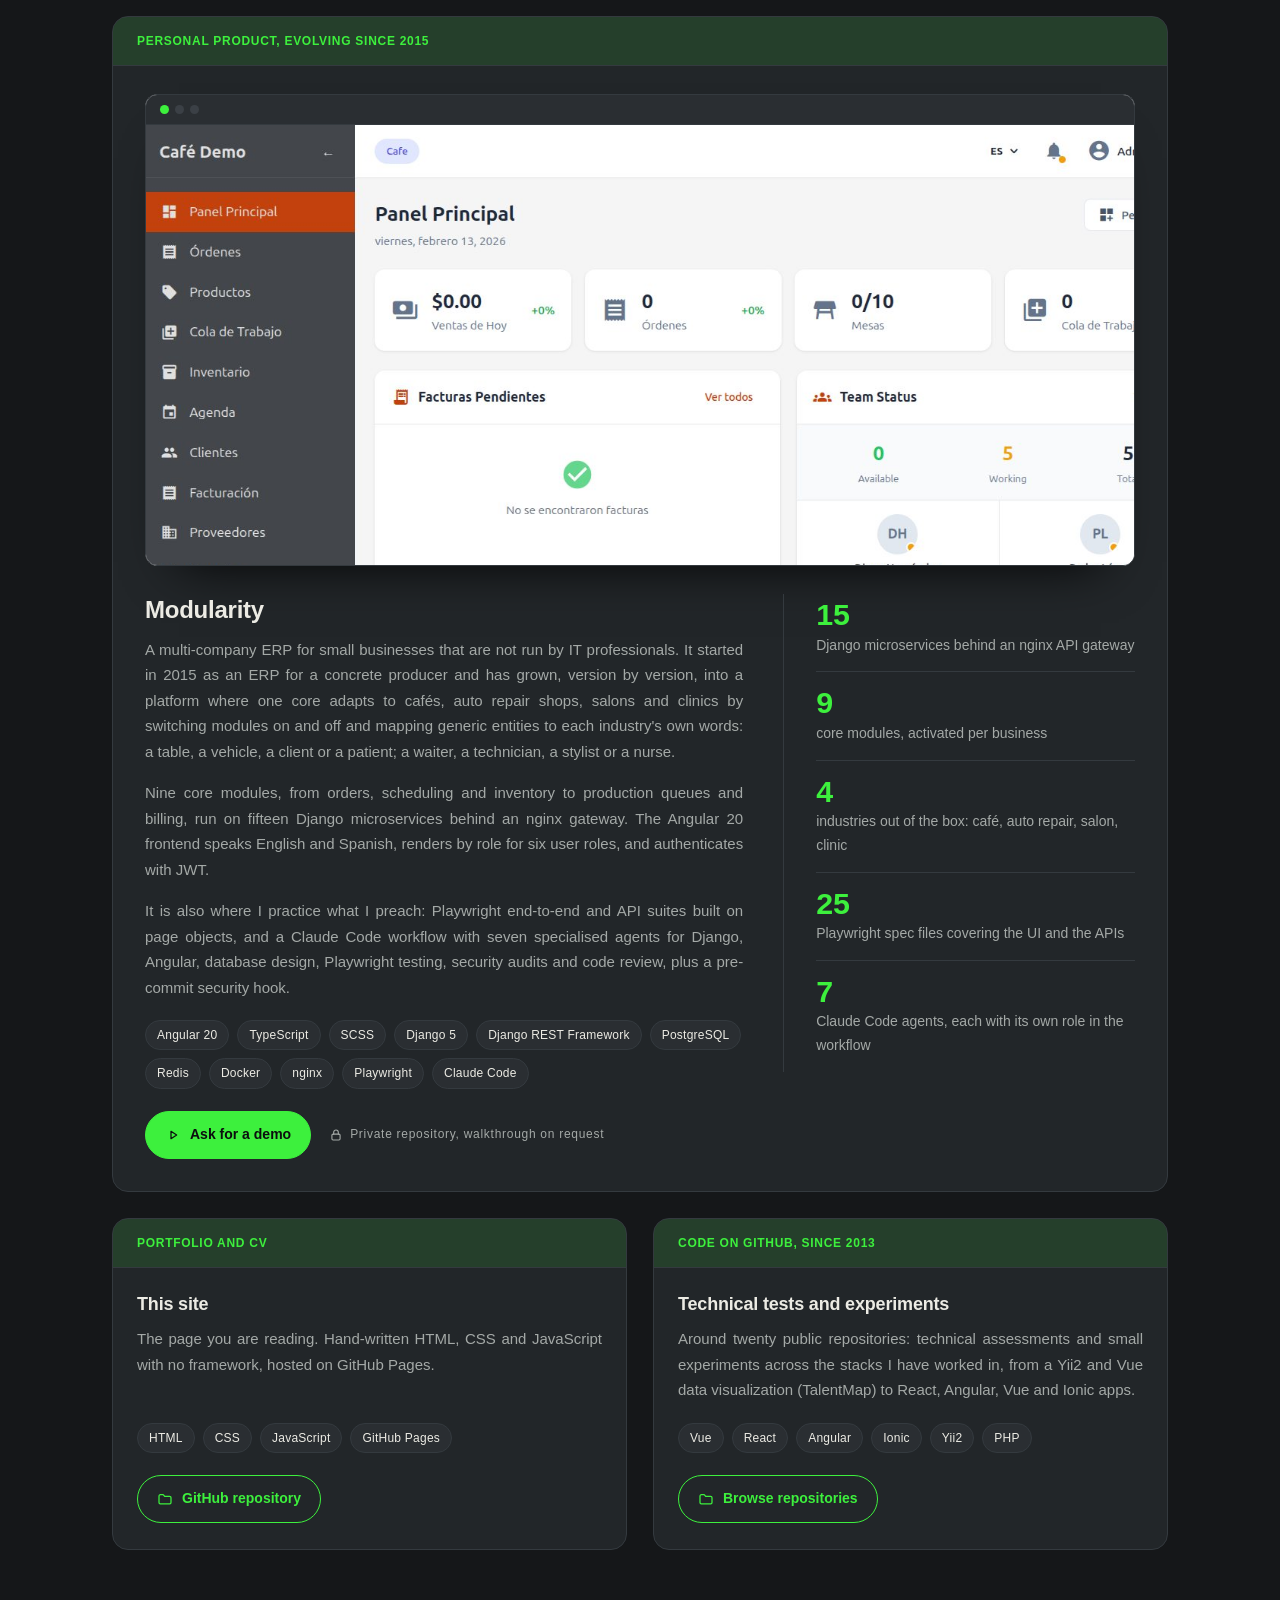
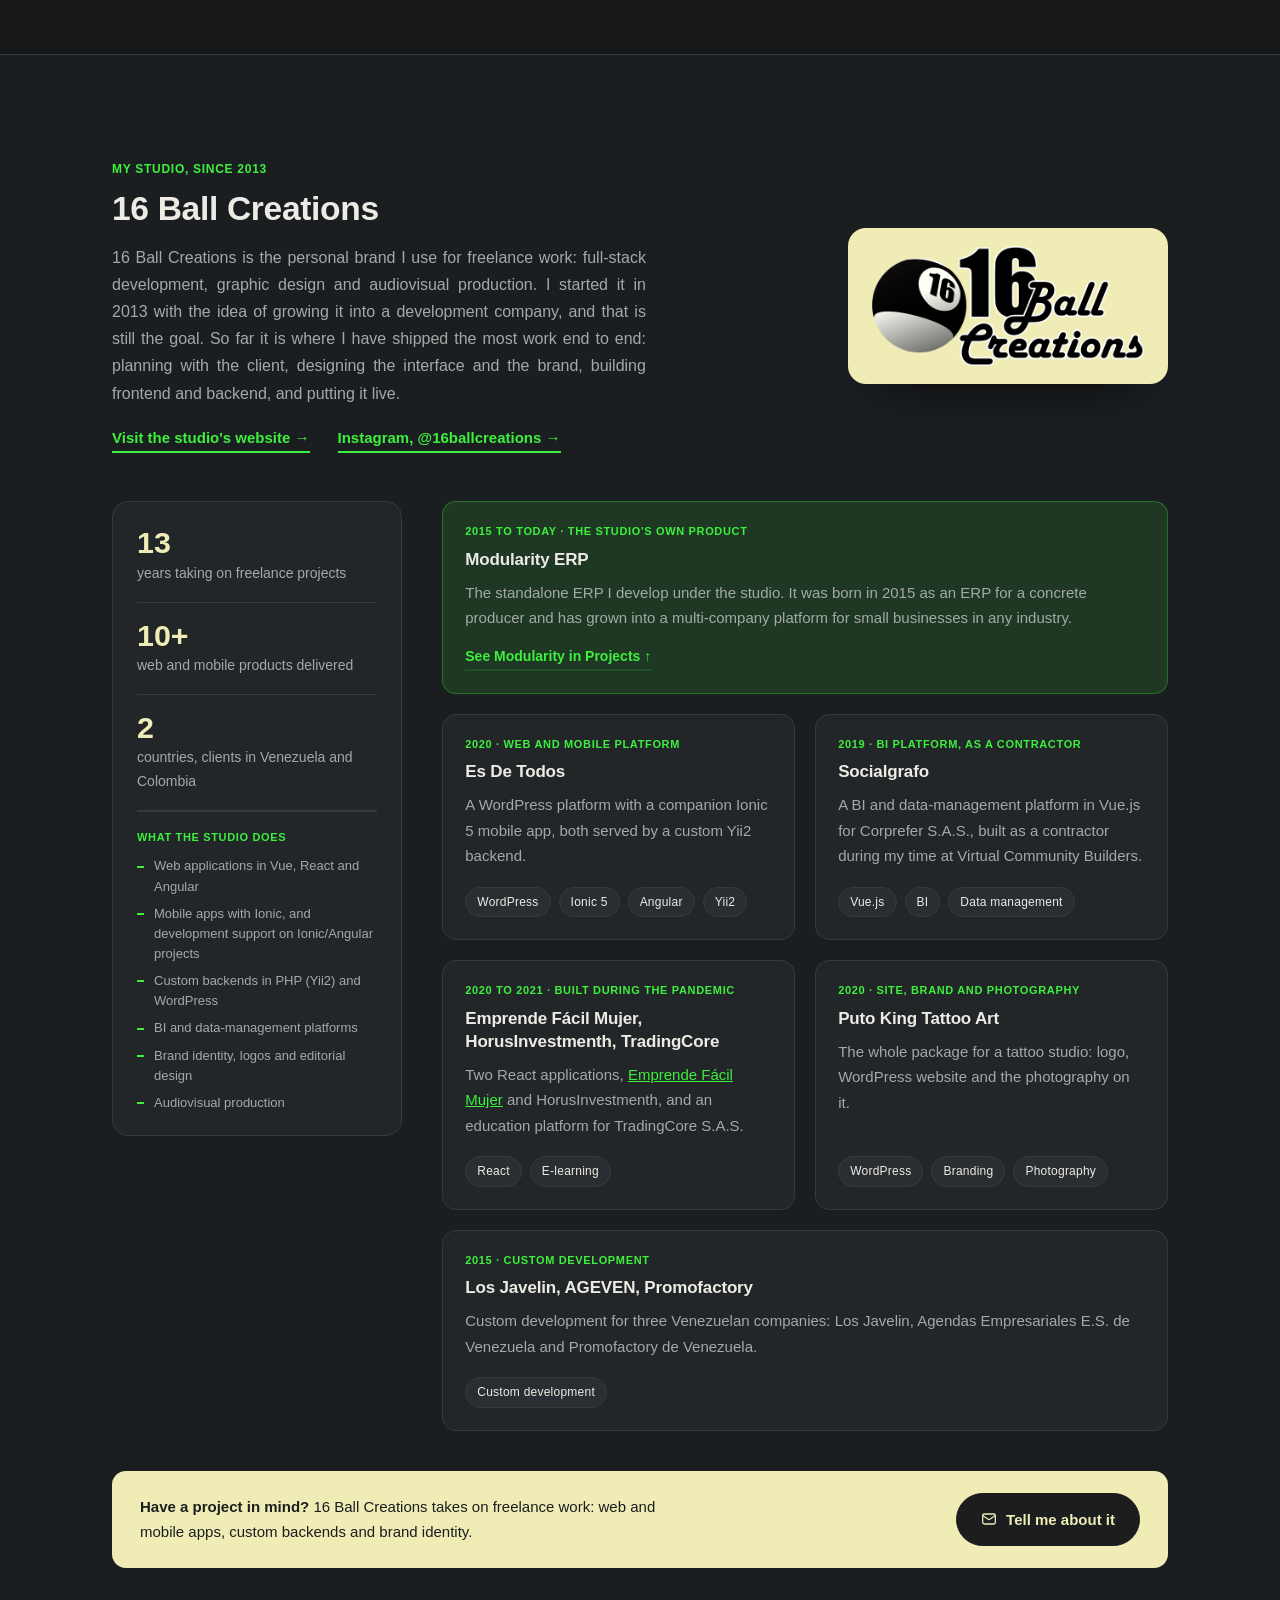
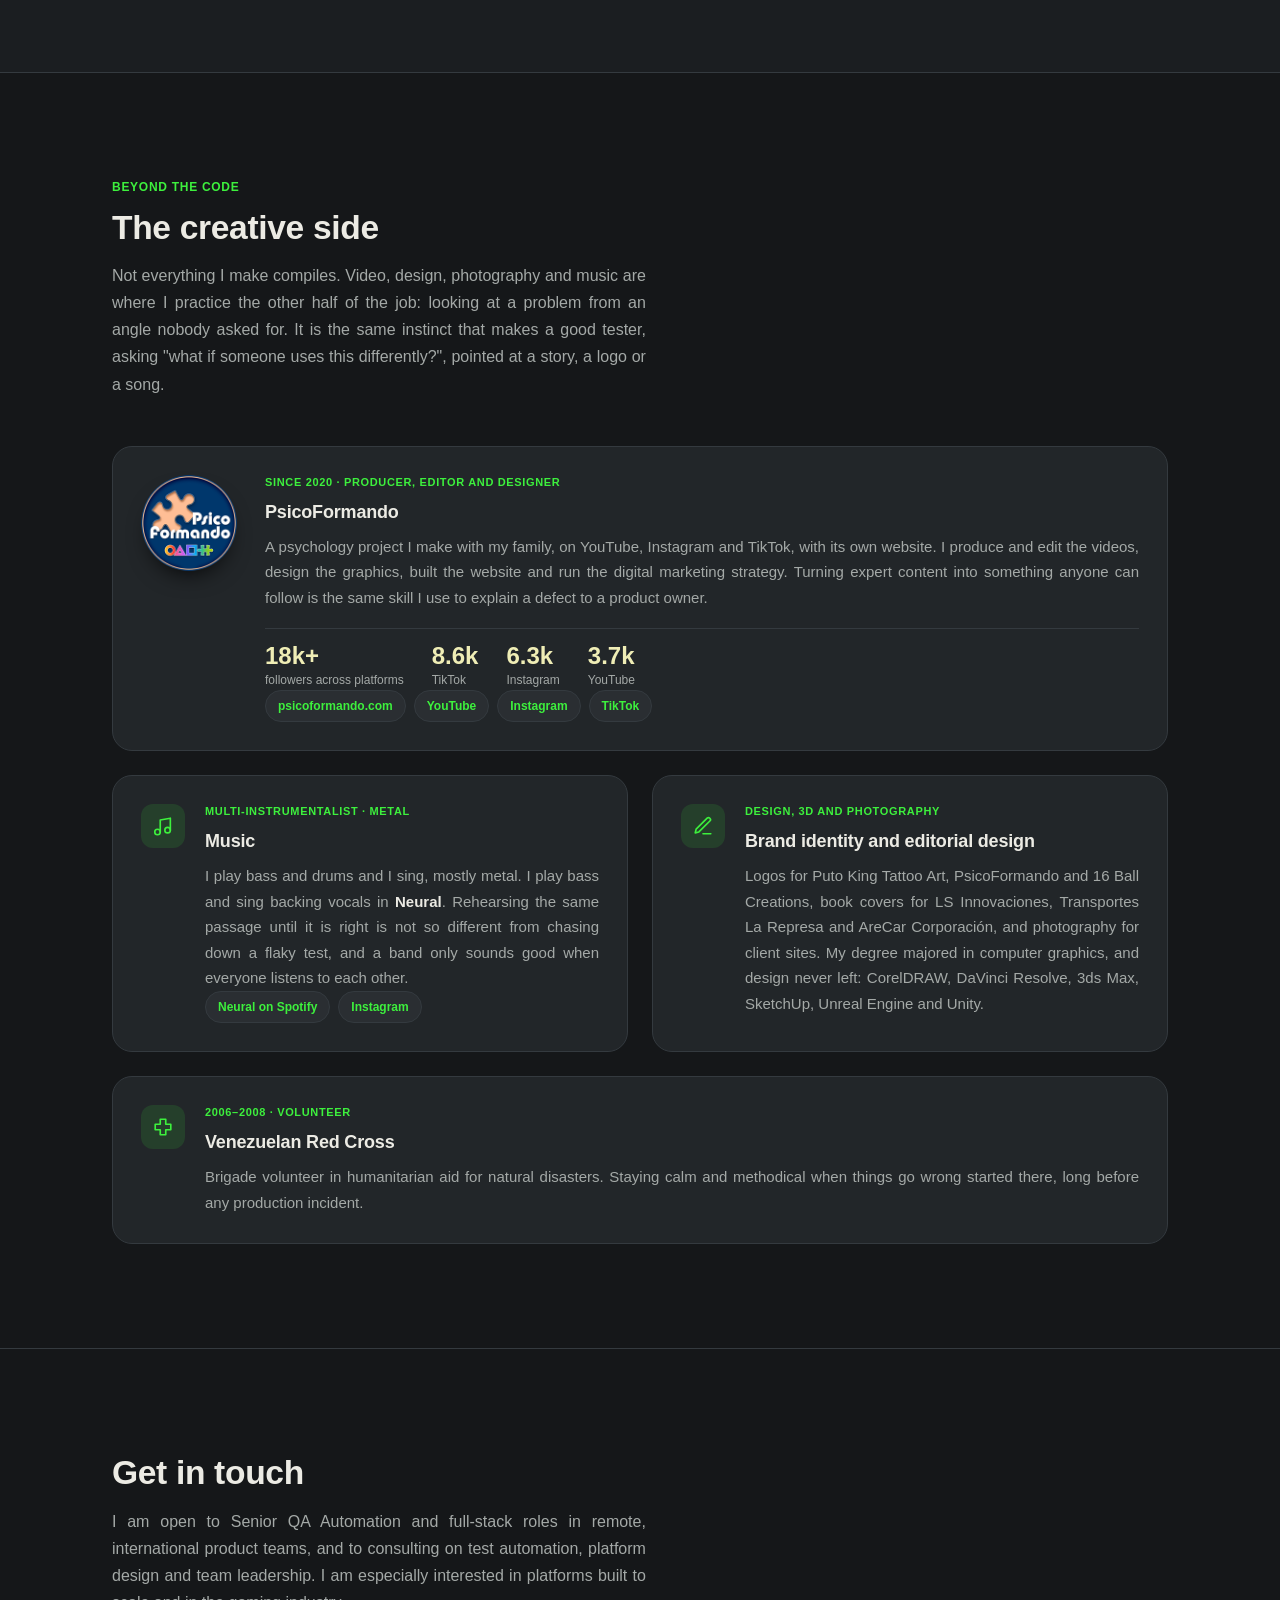
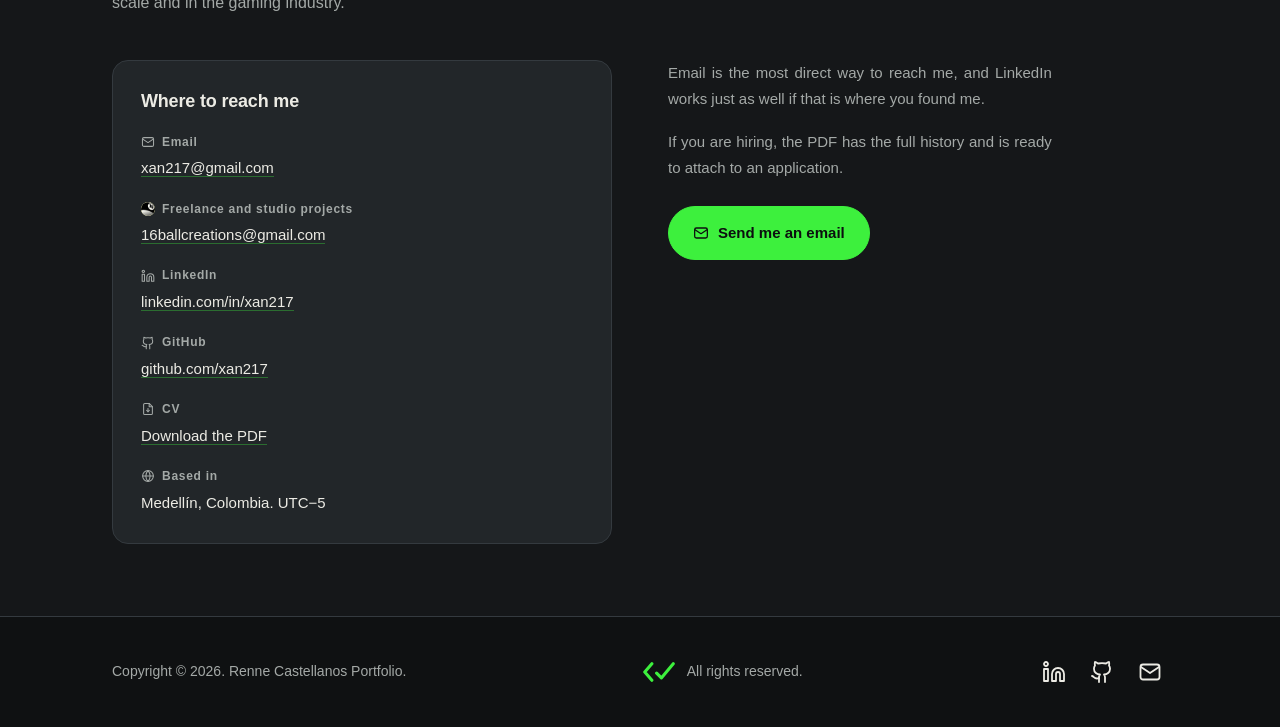
==== commit afef534c: "New look: dark theme, neon green, graffiti name, profile photo - Palette: lead-grey black base, neon" ====
--- a/index.html
+++ b/index.html
@@ -13,8 +13,9 @@
 <link rel="icon" href="assets/img/favicon.svg" type="image/svg+xml">
 <link rel="preconnect" href="https://fonts.googleapis.com">
 <link rel="preconnect" href="https://fonts.gstatic.com" crossorigin>
-<link href="https://fonts.googleapis.com/css2?family=Allura&family=Archivo:wght@500;600;700&family=IBM+Plex+Mono:wght@400;500&family=IBM+Plex+Sans:wght@400;500;600&display=swap" rel="stylesheet">
-<link rel="stylesheet" href="assets/css/styles.css?v=20260911d">
+<link href="https://fonts.googleapis.com/css2?family=Sedgwick+Ave+Display&display=swap" rel="stylesheet">
+<meta name="theme-color" content="#151719">
+<link rel="stylesheet" href="assets/css/styles.css?v=20260911e">
 </head>
 <body>
 
@@ -49,10 +50,8 @@
       </div>
 
       <div class="hero-side">
-        <!-- Photo goes here: save it as assets/img/photo.jpg and replace the
-             span below with <img src="assets/img/photo.jpg" alt="Renne Castellanos" width="512" height="512"> -->
         <div class="avatar">
-          <span class="avatar-initials" aria-hidden="true">RC</span>
+          <img src="assets/img/photo.jpg" alt="Renne Castellanos" width="600" height="600">
         </div>
         <p class="hero-meta">Medellín, Colombia. UTC&minus;5<br>Remote, international product teams<br>English C2, Spanish native</p>
       </div>
@@ -640,6 +639,6 @@
 
 <a class="sticky-cta" id="stickyCta" href="#contact"><svg class="btn-icon" viewBox="0 0 24 24" width="16" height="16" aria-hidden="true" focusable="false" fill="none" stroke="currentColor" stroke-width="1.9" stroke-linecap="round" stroke-linejoin="round"><path d="M20.5 12.4c0 3.9-3.8 7-8.5 7-.9 0-1.8-.1-2.6-.3L4 20.5l1.4-3.5C4 15.8 3.5 14.2 3.5 12.4c0-3.9 3.8-7 8.5-7s8.5 3.1 8.5 7z"/></svg>Get in touch</a>
 
-<script src="assets/js/main.js?v=20260911d" defer></script>
+<script src="assets/js/main.js?v=20260911e" defer></script>
 </body>
 </html>
--- a/assets/css/styles.css
+++ b/assets/css/styles.css
@@ -1,19 +1,24 @@
+/* Palette: lead-grey black, neon green (bass strings) and a soft
+   pale yellow (the shirt in the profile photo). */
 :root{
-  --ink:#12222b;
-  --ink-soft:#4a5f6a;
-  --paper:#f3f5f4;
-  --card:#ffffff;
-  --card-wash:linear-gradient(158deg,#fff 0%,#f9fcfb 52%,#eef6f4 100%);
-  --line:#dde4e2;
-  --teal:#0f6e63;
-  --teal-dark:#0a554c;
-  --teal-wash:#e6f0ee;
-  --panel:#0e1e26;
-  --amber:#b4620f;
-  --font-display:"Archivo",Georgia,sans-serif;
-  --font-script:"Allura","Segoe Script","Brush Script MT",cursive;
-  --font-body:"IBM Plex Sans",system-ui,-apple-system,"Segoe UI",sans-serif;
-  --font-mono:"IBM Plex Mono",ui-monospace,SFMono-Regular,Menlo,monospace;
+  --bg:#151719;
+  --bg-alt:#1b1e21;
+  --surface:#222629;
+  --surface-2:#2a2e32;
+  --line:#343a3f;
+  --lead:#3b4046;
+  --text:#ecebe4;
+  --text-soft:#a4a9a7;
+  --green:#3df03d;
+  --green-hi:#79ff74;
+  --green-dim:rgba(61,240,61,.12);
+  --green-glow:rgba(61,240,61,.4);
+  --soft:#efedb5;
+  --soft-ink:#1b1d1f;
+  --soft-dim:rgba(239,237,181,.14);
+  --on-green:#0c0e0f;
+  --font-body:"Trebuchet MS","Lucida Grande","Lucida Sans Unicode","Lucida Sans",Tahoma,sans-serif;
+  --font-name:"Sedgwick Ave Display","Permanent Marker","Trebuchet MS",cursive;
   --header-h:76px;
   --max:1120px;
 }
@@ -21,20 +26,27 @@
 *{box-sizing:border-box}
 html{scroll-behavior:smooth}
 body{
-  margin:0;background:var(--paper);color:var(--ink);
+  margin:0;background:var(--bg);color:var(--text);
   font-family:var(--font-body);font-size:1rem;line-height:1.7;
   -webkit-font-smoothing:antialiased;
 }
+::selection{background:var(--green);color:var(--on-green)}
 img{max-width:100%}
-a{color:var(--teal-dark)}
+a{color:var(--green)}
 .wrap{width:100%;max-width:var(--max);margin:0 auto;padding:0 32px}
 
 section{scroll-margin-top:var(--header-h);padding:104px 0}
 section + section{border-top:1px solid var(--line)}
-h1,h2,h3,h4{font-family:var(--font-display);font-weight:600;letter-spacing:-.02em;margin:0}
-h2{font-size:2rem;line-height:1.2}
+h1,h2,h3,h4{font-family:var(--font-body);font-weight:700;letter-spacing:-.01em;margin:0}
+h2{font-size:2.1rem;line-height:1.2}
 h3{font-size:1.125rem;line-height:1.35}
 p{margin:0 0 18px}
+
+/* shared small-caps label, used for dates, kickers and meta lines */
+.label,.tl-when,.eyebrow,.studio-meta,.card-domain,.principle-n,.langs h4,.studio-services h4,
+.toolbox-grid dt,.q-role,.direct dt,.card-note,.t-axis span,.t-yrs,.skills-now strong,.hero-meta{
+  font-family:var(--font-body);letter-spacing:.06em;
+}
 
 .hero .bio,.section-intro,.about-body p,.principle p,.tl-body p:not(.tl-stack),
 .contact-aside p,.project-card .card-body p{
@@ -48,36 +60,36 @@
   transition:background .35s ease,border-color .35s ease,box-shadow .35s ease;
 }
 .site-header.is-stuck{
-  background:rgba(255,255,255,.92);backdrop-filter:saturate(140%) blur(10px);
-  border-bottom-color:var(--line);box-shadow:0 6px 24px -20px rgba(18,34,43,.6);
+  background:rgba(21,23,25,.86);backdrop-filter:saturate(140%) blur(12px);
+  border-bottom-color:var(--line);box-shadow:0 10px 30px -24px #000;
 }
 .header-inner{display:flex;align-items:center;justify-content:space-between;gap:24px;width:100%}
 .monogram{
-  font-family:var(--font-mono);font-size:.8125rem;letter-spacing:.06em;color:var(--ink);
-  text-decoration:none;display:inline-flex;align-items:center;gap:9px;
+  font-size:.8125rem;letter-spacing:.12em;text-transform:uppercase;color:var(--text);
+  text-decoration:none;display:inline-flex;align-items:center;gap:10px;
 }
 .monogram em{font-style:normal}
-.monogram .mark{width:30px;height:30px;flex:none;display:block;color:var(--teal-dark);transition:color .2s ease}
-.monogram:hover .mark{color:var(--teal)}
+.monogram .mark{width:30px;height:30px;flex:none;display:block;color:var(--green);filter:drop-shadow(0 0 6px var(--green-glow));transition:color .2s ease}
+.monogram:hover .mark{color:var(--green-hi)}
 .nav{display:flex;gap:28px;align-items:center}
-.nav a{font-size:.9375rem;color:var(--ink-soft);text-decoration:none;padding:4px 0;transition:color .2s ease}
+.nav a{font-size:.9375rem;color:var(--text-soft);text-decoration:none;padding:4px 0;transition:color .2s ease}
 .nav a:not(.nav-page){position:relative}
 .nav a:not(.nav-page)::after{
-  content:"";position:absolute;left:0;right:0;bottom:0;height:1.5px;background:var(--teal);
+  content:"";position:absolute;left:0;right:0;bottom:0;height:2px;background:var(--green);box-shadow:0 0 8px var(--green-glow);
   transform:scaleX(0);transform-origin:left center;transition:transform .28s cubic-bezier(.2,.7,.3,1);
 }
-.nav a:hover,.nav a:focus-visible{color:var(--teal-dark)}
+.nav a:hover,.nav a:focus-visible{color:var(--text)}
 .nav a:not(.nav-page):hover::after,.nav a:not(.nav-page):focus-visible::after,
 .nav a:not(.nav-page).is-active::after{transform:scaleX(1)}
-.nav a.is-active{color:var(--teal-dark);font-weight:500}
+.nav a.is-active{color:var(--text);font-weight:700}
 .nav .nav-page{
   display:inline-flex;align-items:center;gap:7px;margin-left:10px;padding:7px 16px;
-  border:1.5px solid var(--teal-dark);border-radius:999px;color:var(--teal-dark);font-weight:500;
+  border:1.5px solid var(--green);border-radius:999px;color:var(--green);font-weight:700;
   transition:background .2s ease,color .2s ease,transform .25s ease,box-shadow .25s ease;
 }
 .nav .nav-page:hover,.nav .nav-page:focus-visible{
-  background:var(--teal-dark);color:#fff;transform:translateY(-2px);
-  box-shadow:0 14px 22px -14px rgba(10,85,76,.9);
+  background:var(--green);color:var(--on-green);transform:translateY(-2px);
+  box-shadow:0 0 22px -4px var(--green-glow);
 }
 .dl-icon{flex:none;display:block;transition:transform .25s ease}
 .nav .nav-page:hover .dl-icon{transform:translateY(2px)}
@@ -85,101 +97,101 @@
 /* ---------- buttons ---------- */
 .btn{
   display:inline-flex;align-items:center;justify-content:center;gap:9px;
-  font-family:var(--font-body);font-size:.9375rem;font-weight:500;
+  font-family:var(--font-body);font-size:.9375rem;font-weight:700;
   padding:13px 24px;border-radius:999px;text-decoration:none;cursor:pointer;
-  border:1.5px solid var(--teal-dark);transition:background .2s,color .2s,transform .2s;
+  border:1.5px solid var(--green);transition:background .2s,color .2s,transform .2s,box-shadow .2s;
 }
 .btn-icon{flex:none;display:block}
-.btn-solid{background:var(--teal-dark);color:#fff}
-.btn-solid:hover{background:var(--teal);transform:translateY(-1px)}
-.btn-ghost{background:transparent;color:var(--teal-dark)}
-.btn-ghost:hover{background:var(--teal-wash);transform:translateY(-1px)}
+.btn-solid{background:var(--green);color:var(--on-green)}
+.btn-solid:hover{background:var(--green-hi);border-color:var(--green-hi);transform:translateY(-1px);box-shadow:0 0 26px -6px var(--green-glow)}
+.btn-ghost{background:transparent;color:var(--green)}
+.btn-ghost:hover{background:var(--green-dim);transform:translateY(-1px)}
 
 /* ---------- hero ---------- */
-.hero{padding:calc(var(--header-h) + 88px) 0 96px}
+.hero{padding:calc(var(--header-h) + 88px) 0 96px;background:radial-gradient(ellipse 60% 70% at 85% 20%,rgba(61,240,61,.07),transparent 70%)}
 .hero-grid{display:grid;grid-template-columns:1.05fr .95fr;gap:72px;align-items:start}
+/* the name is a tag: a street-graffiti hand, sprayed in neon */
 .hero h1{
-  font-family:var(--font-script);font-weight:400;font-size:clamp(3.4rem,7.4vw,5rem);
-  line-height:1;letter-spacing:0;margin-bottom:10px;
-}
-.hero .role{font-family:var(--font-mono);font-size:.875rem;color:var(--teal-dark);margin:0 0 26px;letter-spacing:.01em}
-.hero .bio{font-size:1.0625rem;color:var(--ink-soft);max-width:52ch;margin-bottom:32px}
+  font-family:var(--font-name);font-weight:400;font-size:clamp(3.2rem,7.6vw,5.4rem);
+  line-height:1.05;letter-spacing:.01em;margin:0 0 14px;color:var(--green);
+  text-shadow:0 0 18px rgba(61,240,61,.35),3px 4px 0 rgba(0,0,0,.55);
+  transform:rotate(-2deg);transform-origin:left center;
+}
+.hero .role{font-size:.9375rem;font-weight:700;color:var(--soft);margin:0 0 26px;letter-spacing:.02em}
+.hero .bio{font-size:1.0625rem;color:var(--text-soft);max-width:52ch;margin-bottom:32px}
 .hero-actions{display:flex;gap:14px;flex-wrap:wrap}
 .hero-side{display:flex;flex-direction:column;align-items:center;gap:26px;padding-top:8px}
-.hero-meta{margin:0;font-family:var(--font-mono);font-size:.8125rem;line-height:1.9;color:var(--ink-soft);text-align:center}
+.hero-meta{margin:0;font-size:.8125rem;line-height:1.9;color:var(--text-soft);text-align:center}
 .avatar{
-  width:228px;height:228px;border-radius:50%;background:var(--card);border:1px solid var(--line);
-  box-shadow:0 0 0 6px var(--paper),0 0 0 7.5px var(--teal);
+  width:240px;height:240px;border-radius:50%;background:var(--surface);
+  box-shadow:0 0 0 6px var(--bg),0 0 0 8px var(--green),0 0 46px -4px var(--green-glow);
   display:grid;place-items:center;overflow:hidden;flex:none;
   transition:transform .3s ease,box-shadow .3s ease;
 }
 .avatar:hover{
   transform:translateY(-3px);
-  box-shadow:0 0 0 6px var(--paper),0 0 0 9.5px var(--teal),0 20px 34px -24px rgba(18,34,43,.6);
+  box-shadow:0 0 0 6px var(--bg),0 0 0 10px var(--green),0 0 60px -2px var(--green-glow);
 }
 .avatar img{width:100%;height:100%;object-fit:cover;transition:transform .5s ease}
 .avatar:hover img{transform:scale(1.04)}
-.avatar-initials{font-family:var(--font-display);font-size:3rem;color:var(--teal-dark);letter-spacing:.02em}
 
 /* ---------- about ---------- */
 .about-grid{display:grid;grid-template-columns:1.5fr .8fr;gap:64px;align-items:start}
 .about-body{max-width:66ch}
+.about-body p{color:var(--text-soft)}
 .about h2{margin-bottom:28px}
 .facts,.langs,.direct,.principle,.card{transition:transform .25s ease,box-shadow .25s ease,border-color .25s ease}
-.facts{background:var(--card-wash);border:1px solid var(--line);border-radius:16px;padding:8px 24px 20px}
+.facts{background:var(--surface);border:1px solid var(--line);border-radius:16px;padding:8px 24px 20px}
 .fact{padding:16px 0;border-bottom:1px solid var(--line)}
 .fact:last-child{border-bottom:0}
-.fact .n{font-family:var(--font-display);font-size:1.75rem;line-height:1.1}
-.fact .k{font-size:.875rem;color:var(--ink-soft);margin-top:2px}
-.langs{margin-top:18px;padding:16px 18px;border:1px solid var(--line);border-radius:14px;background:var(--card-wash)}
-.langs h4{font-family:var(--font-mono);font-size:.6875rem;font-weight:500;color:var(--ink-soft);letter-spacing:.06em;text-transform:uppercase;margin:0 0 10px}
+.fact .n{font-size:1.9rem;font-weight:700;line-height:1.1;color:var(--soft)}
+.fact .k{font-size:.875rem;color:var(--text-soft);margin-top:2px}
+.langs{margin-top:18px;padding:16px 18px;border:1px solid var(--line);border-radius:14px;background:var(--surface)}
+.langs h4{font-size:.6875rem;font-weight:700;color:var(--green);text-transform:uppercase;margin:0 0 10px}
 .langs dl{display:grid;grid-template-columns:auto 1fr;gap:5px 16px;margin:0;font-size:.8125rem}
-.langs dt{font-weight:500}
-.langs dd{margin:0;color:var(--ink-soft);text-align:right}
+.langs dt{font-weight:700}
+.langs dd{margin:0;color:var(--text-soft);text-align:right}
 .cert-list{list-style:none;padding:0;margin:0}
-.cert-list li{position:relative;padding-left:17px;margin-bottom:7px;font-size:.8125rem;line-height:1.55;color:var(--ink-soft)}
+.cert-list li{position:relative;padding-left:17px;margin-bottom:7px;font-size:.8125rem;line-height:1.55;color:var(--text-soft)}
 .cert-list li:last-child{margin-bottom:0}
-.cert-list li::before{content:"";position:absolute;left:0;top:.7em;width:7px;height:1.5px;background:var(--teal)}
-.edu{margin:0;font-size:.8125rem;line-height:1.55;font-weight:500}
-.edu span{font-weight:400;color:var(--ink-soft)}
+.cert-list li::before{content:"";position:absolute;left:0;top:.7em;width:7px;height:2px;background:var(--green)}
+.edu{margin:0;font-size:.8125rem;line-height:1.55;font-weight:700}
+.edu span{font-weight:400;color:var(--text-soft)}
 
 .journey{margin-top:36px;padding-top:26px;border-top:1px solid var(--line)}
 .journey h3{font-size:1.0625rem;margin-bottom:8px}
-.journey p{font-size:.9375rem;color:var(--ink-soft);margin-bottom:14px;max-width:56ch}
+.journey p{font-size:.9375rem;color:var(--text-soft);margin-bottom:14px;max-width:56ch}
 .journey-link{
-  position:relative;display:inline-block;font-size:.9375rem;color:var(--teal-dark);
+  position:relative;display:inline-block;font-size:.9375rem;font-weight:700;color:var(--green);
   text-decoration:none;padding-bottom:3px;transition:color .2s ease;
 }
-.journey-link:hover{color:var(--teal)}
+.journey-link:hover{color:var(--green-hi)}
 
 .subblock{margin-top:72px;padding-top:34px;border-top:1px solid var(--line)}
 .subhead{font-size:1.5rem;line-height:1.2;margin-bottom:2px}
-.section-intro{max-width:60ch;color:var(--ink-soft);margin-top:14px}
+.section-intro{max-width:60ch;color:var(--text-soft);margin-top:14px}
 .subblock .section-intro{margin-top:8px}
 
 .principles{display:grid;grid-template-columns:repeat(2,1fr);gap:24px;margin-top:48px}
-.principle{
-  background:var(--card-wash);border:1px solid var(--line);border-radius:20px;padding:26px 28px 30px;
-  box-shadow:0 20px 38px -32px rgba(18,34,43,.55);
-}
-.principle-n{display:block;font-family:var(--font-mono);font-size:.75rem;color:var(--teal);margin-bottom:14px}
+.principle{background:var(--surface);border:1px solid var(--line);border-radius:20px;padding:26px 28px 30px}
+.principle-n{display:block;font-size:.8125rem;font-weight:700;color:var(--green);margin-bottom:14px}
 .principle h3{font-size:1.0625rem;margin-bottom:10px}
-.principle p{font-size:.9375rem;color:var(--ink-soft);margin:0}
+.principle p{font-size:.9375rem;color:var(--text-soft);margin:0}
 
 .facts:hover,.direct:hover,.principle:hover,.card:hover{
-  transform:translateY(-5px);box-shadow:0 26px 46px -30px rgba(18,34,43,.5);border-color:#bfd3ce;
+  transform:translateY(-5px);box-shadow:0 30px 50px -34px #000;border-color:rgba(61,240,61,.45);
 }
 
 /* ---------- show more ---------- */
 .more{
   position:relative;margin-top:32px;background:none;border:0;padding:6px 0;cursor:pointer;
-  font-family:var(--font-body);font-size:.9375rem;color:var(--teal-dark);transition:color .2s ease;
+  font-family:var(--font-body);font-size:.9375rem;font-weight:700;color:var(--green);transition:color .2s ease;
 }
 .more::after,.journey-link::after{
-  content:"";position:absolute;left:0;right:0;bottom:0;height:1.5px;background:var(--teal);
+  content:"";position:absolute;left:0;right:0;bottom:0;height:2px;background:var(--green);
   transform-origin:left center;transition:transform .28s cubic-bezier(.2,.7,.3,1);
 }
-.more:hover{color:var(--teal)}
+.more:hover{color:var(--green-hi)}
 .more:hover::after,.journey-link:hover::after{transform:scaleX(1.02)}
 .more-arrow{display:inline-block;transition:transform .28s ease}
 .more:hover .more-arrow,.journey-link:hover .more-arrow{transform:translateY(3px)}
@@ -187,42 +199,40 @@
 
 /* ---------- experience timeline ---------- */
 .timeline{margin-top:48px;border-left:1px solid var(--line)}
-.tl-item{display:grid;grid-template-columns:190px 1fr;gap:32px;padding:0 0 34px 34px;position:relative}
+.tl-item{display:grid;grid-template-columns:190px 1fr;gap:32px;padding:0 0 38px 34px;position:relative}
 .tl-item:last-child{padding-bottom:0}
 .tl-item::before{
-  content:"";position:absolute;left:-4.5px;top:9px;width:8px;height:8px;border-radius:50%;background:var(--teal);
-}
-.tl-when{font-family:var(--font-mono);font-size:.75rem;color:var(--ink-soft);margin:0;padding-top:3px}
+  content:"";position:absolute;left:-5px;top:9px;width:9px;height:9px;border-radius:50%;
+  background:var(--green);box-shadow:0 0 10px var(--green-glow);
+}
+.tl-when{font-size:.75rem;font-weight:700;color:var(--text-soft);margin:0;padding-top:3px}
 .tl-body h3{margin-bottom:8px}
-.tl-body p{font-size:.9375rem;color:var(--ink-soft);margin-bottom:10px;max-width:64ch}
-.tl-body p.tl-stack{font-family:var(--font-mono);font-size:.75rem;color:var(--teal-dark);margin-bottom:0}
-.tl-body p.tl-result{color:var(--amber);font-weight:600;padding-left:12px;border-left:2px solid var(--amber)}
+.tl-body p{font-size:.9375rem;color:var(--text-soft);margin-bottom:10px;max-width:64ch}
+.tl-body p.tl-stack{font-size:.75rem;font-weight:700;letter-spacing:.04em;color:var(--green);margin-bottom:0}
+.tl-body p.tl-result{color:var(--soft);font-weight:700;padding-left:12px;border-left:2px solid var(--green)}
 .tl-projects{list-style:none;margin:0 0 12px;padding:0;max-width:64ch}
-.tl-projects li{position:relative;padding-left:17px;margin-bottom:8px;font-size:.9375rem;color:var(--ink-soft);line-height:1.6}
-.tl-projects li::before{content:"";position:absolute;left:0;top:.72em;width:7px;height:1.5px;background:var(--teal)}
-.tl-proj{font-weight:600;color:var(--ink)}
+.tl-projects li{position:relative;padding-left:17px;margin-bottom:8px;font-size:.9375rem;color:var(--text-soft);line-height:1.6}
+.tl-projects li::before{content:"";position:absolute;left:0;top:.72em;width:7px;height:2px;background:var(--green)}
+.tl-proj{font-weight:700;color:var(--text)}
 .tl-extra{display:none}
 .timeline.is-expanded .tl-extra{display:grid}
 
 /* ---------- skills timeline ---------- */
 .skills-now{
-  display:flex;align-items:flex-start;gap:13px;background:var(--teal-wash);border-radius:10px;
-  padding:16px 22px;margin:44px 0 40px;
-}
-.now-dot{flex:0 0 auto;width:9px;height:9px;margin-top:7px;border-radius:50%;background:var(--teal-dark);position:relative}
+  display:flex;align-items:flex-start;gap:13px;background:var(--green-dim);border:1px solid rgba(61,240,61,.28);
+  border-radius:12px;padding:16px 22px;margin:44px 0 40px;
+}
+.now-dot{flex:0 0 auto;width:9px;height:9px;margin-top:7px;border-radius:50%;background:var(--green);position:relative;box-shadow:0 0 8px var(--green-glow)}
 .now-dot::after{
-  content:"";position:absolute;inset:-6px;border-radius:50%;border:1px solid var(--teal-dark);
+  content:"";position:absolute;inset:-6px;border-radius:50%;border:1px solid var(--green);
   opacity:.5;animation:pulse-ring 2.4s ease-out infinite;
 }
 @keyframes pulse-ring{0%{transform:scale(.6);opacity:.55}100%{transform:scale(2);opacity:0}}
 .skills-now p{margin:0;font-size:.9375rem}
-.skills-now strong{
-  font-family:var(--font-mono);font-size:.6875rem;letter-spacing:.06em;text-transform:uppercase;
-  color:var(--teal-dark);display:block;margin-bottom:5px;
-}
+.skills-now strong{font-size:.6875rem;text-transform:uppercase;color:var(--green);display:block;margin-bottom:5px}
 .skills-timeline{margin-top:8px}
 .t-axis{position:relative;height:1px;background:var(--line);margin:0 56px 36px 266px}
-.t-axis span{position:absolute;top:11px;transform:translateX(-50%);font-family:var(--font-mono);font-size:.6875rem;color:var(--ink-soft)}
+.t-axis span{position:absolute;top:11px;transform:translateX(-50%);font-size:.6875rem;color:var(--text-soft)}
 .t-axis span:first-child{left:0;transform:none}
 .t-axis span:first-child::before{left:0}
 .t-axis span:last-child{left:100%;transform:translateX(-100%)}
@@ -231,65 +241,63 @@
 .t-rows{display:flex;flex-direction:column;gap:20px}
 .t-row{display:grid;grid-template-columns:250px 1fr 40px;align-items:center;gap:16px}
 .t-label{display:flex;flex-direction:column}
-.t-nm{font-size:.9375rem;font-weight:500}
-.t-since{font-size:.75rem;color:var(--ink-soft);margin-top:2px}
-.t-track{position:relative;height:8px;background:#e2e8e6;border-radius:4px}
-.t-fill{position:absolute;top:0;bottom:0;width:0;background:var(--teal);border-radius:4px;transition:width 1.1s cubic-bezier(.2,.7,.3,1)}
-.t-gap{position:absolute;top:3px;height:2px;background-image:repeating-linear-gradient(90deg,var(--teal) 0 4px,transparent 4px 9px);opacity:.55}
-.t-dot{position:absolute;top:50%;width:9px;height:9px;border-radius:50%;background:var(--teal-dark);transform:translate(-50%,-50%);border:2px solid var(--paper)}
-.t-yrs{font-family:var(--font-mono);font-size:.75rem;color:var(--ink-soft);text-align:right}
+.t-nm{font-size:.9375rem;font-weight:700}
+.t-since{font-size:.75rem;color:var(--text-soft);margin-top:2px}
+.t-track{position:relative;height:8px;background:var(--surface-2);border-radius:4px}
+.t-fill{position:absolute;top:0;bottom:0;width:0;background:var(--green);border-radius:4px;box-shadow:0 0 12px -2px var(--green-glow);transition:width 1.1s cubic-bezier(.2,.7,.3,1)}
+.t-gap{position:absolute;top:3px;height:2px;background-image:repeating-linear-gradient(90deg,var(--green) 0 4px,transparent 4px 9px);opacity:.5}
+.t-dot{position:absolute;top:50%;width:11px;height:11px;border-radius:50%;background:var(--soft);transform:translate(-50%,-50%);border:2px solid var(--bg)}
+.t-yrs{font-size:.75rem;font-weight:700;color:var(--soft);text-align:right}
 .t-row.t-extra,.skills-earlier-extra{display:none}
 .skills-timeline.is-expanded .t-row.t-extra{display:grid}
 .skills-timeline.is-expanded ~ .skills-earlier-extra{display:block}
-.skills-earlier{margin-top:22px;padding-top:18px;border-top:1px dashed var(--line);font-size:.8125rem;color:var(--ink-soft)}
-
-/* ---------- impact ---------- */
-.impact{background:var(--panel);color:#e4ecef;border-top:0}
+.skills-earlier{margin-top:22px;padding-top:18px;border-top:1px dashed var(--line);font-size:.8125rem;color:var(--text-soft)}
+
+/* ---------- impact: the soft block ---------- */
+.impact{background:var(--soft);color:var(--soft-ink);border-top:0}
 section + .impact,.impact + section{border-top:0}
-.impact h2{color:#fff}
-.impact .section-intro{color:#9db4bd}
+.impact h2{color:var(--soft-ink)}
+.impact .section-intro{color:#4a4d45}
 .impact-grid{display:grid;grid-template-columns:repeat(4,1fr);gap:34px;margin-top:52px}
-.metric .v{font-family:var(--font-display);font-size:2rem;line-height:1.05;color:#5ec1b1}
-.metric .l{margin-top:12px;font-size:.9375rem;color:#c3d3d9;line-height:1.55}
+.metric{padding-top:18px;border-top:3px solid var(--soft-ink)}
+.metric .v{font-size:2.4rem;font-weight:700;line-height:1.05;color:var(--soft-ink)}
+.metric .l{margin-top:12px;font-size:.9375rem;color:#3f423b;line-height:1.55}
 
 /* ---------- project cards ---------- */
 .cards{display:grid;grid-template-columns:repeat(2,1fr);gap:26px;margin-top:48px;align-items:stretch}
-.card{
-  background:var(--card-wash);border:1px solid var(--line);border-radius:16px;
-  display:flex;flex-direction:column;overflow:hidden;
-}
+.card{background:var(--surface);border:1px solid var(--line);border-radius:16px;display:flex;flex-direction:column;overflow:hidden}
 .card-domain{
-  margin:0;padding:14px 24px;font-family:var(--font-mono);font-size:.75rem;color:var(--teal-dark);
-  background:var(--teal-wash);border-bottom:1px solid var(--line);
+  margin:0;padding:14px 24px;font-size:.75rem;font-weight:700;text-transform:uppercase;color:var(--green);
+  background:var(--green-dim);border-bottom:1px solid var(--line);
 }
 .card-body{padding:24px 24px 26px;display:flex;flex-direction:column;flex:1}
 .project-card h3{margin-bottom:10px}
-.card-body p{font-size:.9375rem;color:var(--ink-soft);margin-bottom:16px}
+.card-body p{font-size:.9375rem;color:var(--text-soft);margin-bottom:16px}
 .card-tags{list-style:none;display:flex;flex-wrap:wrap;gap:8px;margin:auto 0 0;padding:4px 0 0}
 .card-tags li{
-  font-family:var(--font-mono);font-size:.6875rem;letter-spacing:.04em;color:var(--ink-soft);
-  background:#fff;border:1px solid var(--line);border-radius:999px;padding:4px 11px;
+  font-size:.75rem;letter-spacing:.02em;color:var(--text);
+  background:var(--surface-2);border:1px solid var(--line);border-radius:999px;padding:4px 11px;
 }
 .card-actions{display:flex;flex-wrap:wrap;align-items:center;gap:12px 18px;margin-top:22px}
 .card-actions .btn{padding:11px 19px;font-size:.875rem}
-.card-note{display:inline-flex;align-items:center;gap:7px;font-family:var(--font-mono);font-size:.75rem;color:var(--ink-soft)}
+.card-note{display:inline-flex;align-items:center;gap:7px;font-size:.75rem;color:var(--text-soft)}
 
 /* the flagship project spans the grid, with its numbers in a side column */
 .project-card.featured{grid-column:1 / -1}
 .featured .card-body{display:grid;grid-template-columns:1.7fr 1fr;gap:40px;padding:28px 32px 32px}
 .feature-main{display:flex;flex-direction:column}
-/* the screenshot sits in a plain browser frame, cropped to the top of the app */
-.feature-shot{margin:28px 32px 0;border:1px solid var(--line);border-radius:12px;overflow:hidden;background:#fff;box-shadow:0 24px 40px -32px rgba(18,34,43,.6)}
-.shot-bar{display:flex;gap:6px;padding:10px 14px;background:#eef2f1;border-bottom:1px solid var(--line)}
-.shot-bar span{width:9px;height:9px;border-radius:50%;background:#cfd9d6}
+.feature-shot{margin:28px 32px 0;border:1px solid var(--line);border-radius:12px;overflow:hidden;background:#fff;box-shadow:0 30px 50px -34px #000}
+.shot-bar{display:flex;gap:6px;padding:10px 14px;background:var(--surface-2);border-bottom:1px solid var(--line)}
+.shot-bar span{width:9px;height:9px;border-radius:50%;background:var(--lead)}
+.shot-bar span:first-child{background:var(--green)}
 .feature-shot img{display:block;width:100%;height:auto;max-height:440px;object-fit:cover;object-position:top left}
 .featured h3{font-size:1.5rem}
 .feature-stats{list-style:none;margin:0;padding:0 0 0 32px;border-left:1px solid var(--line);align-self:start}
 .feature-stats li{padding:14px 0;border-bottom:1px solid var(--line)}
 .feature-stats li:first-child{padding-top:4px}
 .feature-stats li:last-child{border-bottom:0}
-.feature-stats .n{display:block;font-family:var(--font-display);font-size:1.75rem;line-height:1.1;color:var(--teal-dark)}
-.feature-stats .k{display:block;font-size:.875rem;color:var(--ink-soft);margin-top:2px}
+.feature-stats .n{display:block;font-size:1.9rem;font-weight:700;line-height:1.1;color:var(--green)}
+.feature-stats .k{display:block;font-size:.875rem;color:var(--text-soft);margin-top:2px}
 @media (max-width:860px){
   .featured .card-body{grid-template-columns:1fr;gap:28px;padding:24px 24px 26px}
   .feature-shot{margin:20px 20px 0}
@@ -297,133 +305,136 @@
 }
 
 /* ---------- shared labels ---------- */
-.eyebrow{font-family:var(--font-mono);font-size:.75rem;letter-spacing:.06em;text-transform:uppercase;color:var(--teal-dark);margin:0 0 10px}
-.tl-link{position:relative;display:inline-block;margin-top:10px;font-size:.875rem;color:var(--teal-dark);text-decoration:none;border-bottom:1.5px solid var(--teal-wash)}
-.tl-link:hover{border-bottom-color:var(--teal)}
+.eyebrow{font-size:.75rem;font-weight:700;text-transform:uppercase;color:var(--green);margin:0 0 10px}
+.tl-link{position:relative;display:inline-block;margin-top:10px;font-size:.875rem;font-weight:700;color:var(--green);text-decoration:none;border-bottom:2px solid var(--green-dim)}
+.tl-link:hover{border-bottom-color:var(--green)}
 
 /* ---------- studio (16 Ball Creations) ---------- */
-.studio{background:#fff}
+.studio{background:var(--bg-alt)}
 .studio-grid{display:grid;grid-template-columns:.8fr 2fr;gap:40px;margin-top:48px;align-items:start}
-.studio-facts{background:var(--card-wash);border:1px solid var(--line);border-radius:16px;padding:8px 24px 22px;position:sticky;top:calc(var(--header-h) + 20px)}
-.studio-facts .fact .n{color:var(--teal-dark)}
+.studio-facts{background:var(--surface);border:1px solid var(--line);border-radius:16px;padding:8px 24px 22px;position:sticky;top:calc(var(--header-h) + 20px)}
 .studio-services{padding-top:16px;border-top:1px solid var(--line)}
-.studio-services h4{font-family:var(--font-mono);font-size:.6875rem;font-weight:500;color:var(--ink-soft);letter-spacing:.06em;text-transform:uppercase;margin:0 0 10px}
+.studio-services h4{font-size:.6875rem;font-weight:700;color:var(--green);text-transform:uppercase;margin:0 0 10px}
 .studio-list{list-style:none;margin:0;padding:0;display:grid;grid-template-columns:repeat(2,1fr);gap:20px}
 .studio-item{
-  background:var(--paper);border:1px solid var(--line);border-radius:14px;padding:20px 22px 22px;
+  background:var(--surface);border:1px solid var(--line);border-radius:14px;padding:20px 22px 22px;
   display:flex;flex-direction:column;transition:transform .25s ease,box-shadow .25s ease,border-color .25s ease;
 }
-.studio-item:hover,.studio-item.reveal.is-visible:hover{transform:translateY(-4px);box-shadow:0 22px 40px -30px rgba(18,34,43,.55);border-color:#bfd3ce}
-.studio-meta{font-family:var(--font-mono);font-size:.6875rem;letter-spacing:.03em;color:var(--teal-dark);margin:0 0 8px}
+.studio-item:hover,.studio-item.reveal.is-visible:hover{transform:translateY(-4px);box-shadow:0 26px 44px -32px #000;border-color:rgba(61,240,61,.45)}
+.studio-meta{font-size:.6875rem;font-weight:700;text-transform:uppercase;color:var(--green);margin:0 0 8px}
 .studio-item h3{font-size:1.0625rem;margin-bottom:8px}
-.studio-item p:not(.studio-meta){font-size:.9375rem;color:var(--ink-soft);margin-bottom:14px}
+.studio-item p:not(.studio-meta){font-size:.9375rem;color:var(--text-soft);margin-bottom:14px}
 .studio-cta{
   display:flex;align-items:center;justify-content:space-between;gap:24px;flex-wrap:wrap;
-  margin-top:40px;padding:22px 28px;background:var(--teal-wash);border-radius:14px;
+  margin-top:40px;padding:22px 28px;background:var(--soft);color:var(--soft-ink);border-radius:14px;
 }
 .studio-cta p{margin:0;max-width:62ch;font-size:.9375rem}
+.studio-cta .btn-solid{background:var(--soft-ink);border-color:var(--soft-ink);color:var(--soft)}
+.studio-cta .btn-solid:hover{background:#000;border-color:#000;box-shadow:none}
 
 .studio-head{display:grid;grid-template-columns:1fr auto;gap:48px;align-items:center}
 .studio-links{display:flex;flex-wrap:wrap;gap:12px 28px;margin:4px 0 0}
-.studio-logo{display:block;width:300px;max-width:100%;height:auto}
-.studio-item-wide{grid-column:1 / -1;background:var(--teal-wash)}
+/* the logo is black ink, so it sits on a soft badge */
+.studio-logo{display:block;width:320px;max-width:100%;height:auto;background:var(--soft);padding:18px 24px;border-radius:18px;box-shadow:0 30px 50px -36px #000}
+.studio-item-wide{grid-column:1 / -1;background:var(--green-dim);border-color:rgba(61,240,61,.3)}
 .studio-item-wide .tl-link{align-self:flex-start;margin-top:0}
 .studio-item-span{grid-column:1 / -1}
-.dt-img{border-radius:50%}
-.studio-item a:not(.tl-link){color:var(--teal-dark)}
+.dt-img{border-radius:50%;background:var(--soft)}
+.studio-item a:not(.tl-link){color:var(--green)}
 
 /* ---------- toolbox ---------- */
 .toolbox{margin-top:56px;padding-top:30px;border-top:1px solid var(--line)}
 .toolbox-title{font-size:1.25rem;margin-bottom:22px}
 .toolbox-grid{display:grid;grid-template-columns:repeat(4,1fr);gap:22px 28px;margin:0}
-.toolbox-grid dt{font-family:var(--font-mono);font-size:.6875rem;letter-spacing:.06em;text-transform:uppercase;color:var(--ink-soft);margin-bottom:8px}
+.toolbox-grid dt{font-size:.6875rem;font-weight:700;text-transform:uppercase;color:var(--green);margin-bottom:8px}
 .toolbox-grid dd{margin:0}
 .toolbox-grid .card-tags{margin:0;padding:0}
 
 /* ---------- recommendations ---------- */
 .quote-grid{display:grid;grid-template-columns:repeat(2,1fr);gap:24px;margin:44px 0 28px}
 .quote{
-  position:relative;margin:0;background:var(--card-wash);border:1px solid var(--line);border-radius:20px;
-  padding:34px 30px 26px;display:flex;flex-direction:column;justify-content:space-between;
+  position:relative;margin:0;background:var(--surface);border:1px solid var(--line);border-radius:20px;
+  padding:38px 30px 26px;display:flex;flex-direction:column;justify-content:space-between;
 }
 .quote::before{
-  content:"\201C";position:absolute;top:-6px;left:22px;font-family:Georgia,serif;font-size:4.5rem;line-height:1;color:var(--teal);opacity:.35;
+  content:"\201C";position:absolute;top:-4px;left:22px;font-family:Georgia,serif;font-size:4.8rem;line-height:1;color:var(--soft);opacity:.8;
 }
 .quote blockquote{margin:0 0 22px}
-.quote blockquote p{font-size:.9375rem;color:var(--ink);line-height:1.75;margin:0 0 12px}
+.quote blockquote p{font-size:.9375rem;color:var(--text);line-height:1.75;margin:0 0 12px}
 .quote figcaption{display:flex;flex-direction:column;padding-top:16px;border-top:1px solid var(--line)}
-.q-name{font-family:var(--font-display);font-weight:600}
-.q-role{font-family:var(--font-mono);font-size:.75rem;color:var(--ink-soft)}
+.q-name{font-weight:700;color:var(--soft)}
+.q-role{font-size:.75rem;color:var(--text-soft)}
 
 /* ---------- creative ---------- */
 .creative-card-wide{grid-column:1 / -1}
-.creative-logo{position:absolute;left:28px;top:28px;width:96px;height:96px;border-radius:50%;box-shadow:0 12px 24px -14px rgba(18,34,43,.7)}
+.creative-logo{position:absolute;left:28px;top:28px;width:96px;height:96px;border-radius:50%;box-shadow:0 12px 24px -12px #000}
 .creative-card:has(.creative-logo){padding-left:152px}
 .c-stats{list-style:none;display:flex;flex-wrap:wrap;gap:10px 28px;margin:18px 0 0;padding:14px 0 0;border-top:1px solid var(--line)}
 .c-stats li{display:flex;flex-direction:column}
-.c-n{font-family:var(--font-display);font-size:1.375rem;line-height:1.1;color:var(--teal-dark)}
-.c-k{font-size:.75rem;color:var(--ink-soft)}
+.c-n{font-size:1.5rem;font-weight:700;line-height:1.1;color:var(--soft)}
+.c-k{font-size:.75rem;color:var(--text-soft)}
 .c-links{display:flex;flex-wrap:wrap;gap:8px;margin:20px 0 0}
 .creative-card p.c-links{text-align:left}
 .c-links a{
-  font-family:var(--font-mono);font-size:.75rem;color:var(--teal-dark);text-decoration:none;
-  border:1px solid var(--line);background:#fff;border-radius:999px;padding:5px 12px;transition:border-color .2s,background .2s;
-}
-.c-links a:hover{border-color:var(--teal);background:var(--teal-wash)}
+  font-size:.75rem;font-weight:700;color:var(--green);text-decoration:none;
+  border:1px solid var(--line);background:var(--surface-2);border-radius:999px;padding:5px 12px;transition:border-color .2s,background .2s;
+}
+.c-links a:hover{border-color:var(--green);background:var(--green-dim)}
 .creative-grid{display:grid;grid-template-columns:repeat(2,1fr);gap:24px;margin-top:48px}
 .creative-card{
-  position:relative;background:var(--card-wash);border:1px solid var(--line);border-radius:20px;padding:26px 28px 28px 92px;
+  position:relative;background:var(--surface);border:1px solid var(--line);border-radius:20px;padding:26px 28px 28px 92px;
   transition:transform .25s ease,box-shadow .25s ease,border-color .25s ease;
 }
-.creative-card:hover,.creative-card.reveal.is-visible:hover{transform:translateY(-5px);box-shadow:0 28px 48px -28px rgba(18,34,43,.5);border-color:#bfd3ce}
+.creative-card:hover,.creative-card.reveal.is-visible:hover{transform:translateY(-5px);box-shadow:0 30px 50px -34px #000;border-color:rgba(61,240,61,.45)}
 .creative-icon{
   position:absolute;left:28px;top:28px;width:44px;height:44px;border-radius:12px;
-  display:grid;place-items:center;background:var(--teal-wash);color:var(--teal-dark);
+  display:grid;place-items:center;background:var(--green-dim);color:var(--green);
 }
 .creative-icon svg{width:22px;height:22px}
 .creative-card h3{margin-bottom:10px}
-.creative-card p:not(.studio-meta){font-size:.9375rem;color:var(--ink-soft);margin:0;text-align:justify;-webkit-hyphens:auto;hyphens:auto}
+.creative-card p:not(.studio-meta){font-size:.9375rem;color:var(--text-soft);margin:0;text-align:justify;-webkit-hyphens:auto;hyphens:auto}
+.creative-card strong{color:var(--text)}
 
 /* ---------- contact ---------- */
 #contact{padding-bottom:72px}
 .contact-grid{display:grid;grid-template-columns:1fr 1fr;gap:56px;align-items:start;margin-top:44px}
-.contact-aside p{font-size:.9375rem;color:var(--ink-soft);max-width:46ch}
+.contact-aside p{font-size:.9375rem;color:var(--text-soft);max-width:46ch}
 .contact-aside .btn{margin-top:8px}
-.direct{background:var(--card-wash);border:1px solid var(--line);border-radius:16px;padding:28px}
+.direct{background:var(--surface);border:1px solid var(--line);border-radius:16px;padding:28px}
 .direct h3{margin-bottom:18px}
 .direct dl{margin:0}
-.direct dt{display:flex;align-items:center;gap:7px;font-family:var(--font-mono);font-size:.75rem;color:var(--ink-soft);margin-bottom:3px}
+.direct dt{display:flex;align-items:center;gap:7px;font-size:.75rem;font-weight:700;color:var(--text-soft);margin-bottom:3px}
 .dt-icon{flex:none;width:14px;height:14px}
 .direct dd{margin:0 0 18px;font-size:.9375rem;word-break:break-word}
 .direct dd:last-child{margin-bottom:0}
-.direct a{text-decoration:none;border-bottom:1px solid var(--teal-wash)}
-.direct a:hover{border-bottom-color:var(--teal)}
+.direct a{color:var(--text);text-decoration:none;border-bottom:1px solid rgba(61,240,61,.35)}
+.direct a:hover{color:var(--green);border-bottom-color:var(--green)}
 
 /* ---------- footer ---------- */
-.site-footer{background:var(--panel);color:#8ea6b0;padding:36px 0;font-size:.875rem}
+.site-footer{background:#0f1112;color:var(--text-soft);padding:36px 0;font-size:.875rem;border-top:1px solid var(--line)}
 .footer-inner{display:flex;justify-content:space-between;align-items:center;gap:20px;flex-wrap:wrap}
 .footer-mid{display:inline-flex;align-items:center;gap:9px}
-.footer-mark{flex:none;color:#4a8b85}
+.footer-mark{flex:none;color:var(--green)}
 .footer-links{display:flex;gap:12px;flex-wrap:wrap}
 .footer-links .social{
   display:inline-flex;align-items:center;justify-content:center;padding:6px;border-radius:999px;
-  color:#c3d3d9;transition:color .2s ease,background .2s ease,transform .25s ease;
+  color:var(--text);transition:color .2s ease,background .2s ease,transform .25s ease;
 }
 .footer-links .social:hover,.footer-links .social:focus-visible{
-  color:#fff;background:rgba(79,179,164,.14);transform:translateY(-3px) scale(1.08);
+  color:var(--green);background:var(--green-dim);transform:translateY(-3px) scale(1.08);
 }
 .social-icon{display:block;width:24px;height:24px}
 
 /* ---------- sticky cta ---------- */
 .sticky-cta{
   position:fixed;right:24px;bottom:24px;z-index:70;display:inline-flex;align-items:center;gap:8px;
-  background:var(--teal-dark);color:#fff;text-decoration:none;font-size:.875rem;padding:12px 20px;
-  border-radius:999px;box-shadow:0 16px 30px -18px rgba(10,85,76,.9);
+  background:var(--green);color:var(--on-green);font-weight:700;text-decoration:none;font-size:.875rem;padding:12px 20px;
+  border-radius:999px;box-shadow:0 0 30px -8px var(--green-glow),0 16px 30px -18px #000;
   opacity:0;pointer-events:none;transform:translateY(8px);
   transition:opacity .3s ease,transform .3s ease,background .2s;
 }
 .sticky-cta.on{opacity:1;pointer-events:auto;transform:none}
-.sticky-cta:hover{background:var(--teal)}
+.sticky-cta:hover{background:var(--green-hi)}
 
 /* ---------- reveal ---------- */
 .reveal{opacity:0;transform:translateY(14px);transition:opacity .6s ease,transform .6s ease}
@@ -431,7 +442,7 @@
 /* revealed cards keep their hover lift */
 .principle.reveal.is-visible:hover,.card.reveal.is-visible:hover,.direct.reveal.is-visible:hover{transform:translateY(-5px)}
 
-:focus-visible{outline:2px solid var(--teal);outline-offset:3px}
+:focus-visible{outline:2px solid var(--green);outline-offset:3px}
 
 /* ---------- responsive ---------- */
 @media (max-width:960px){
@@ -446,7 +457,7 @@
   .principles{grid-template-columns:1fr}
   .studio-grid{grid-template-columns:1fr;gap:28px}
   .studio-head{grid-template-columns:1fr;gap:24px}
-  .studio-logo{width:240px}
+  .studio-logo{width:260px}
   .toolbox-grid{grid-template-columns:repeat(2,1fr)}
   .quote-grid{grid-template-columns:1fr}
   .studio-facts{position:static}
@@ -466,18 +477,19 @@
 @media (max-width:640px){
   .wrap{padding:0 20px}
   section{padding:64px 0}
-  h2{font-size:1.625rem}
+  h2{font-size:1.7rem}
   .hero-grid{text-align:center;gap:34px}
+  .hero h1{transform:rotate(-2deg);transform-origin:center}
   .hero .bio{margin-left:auto;margin-right:auto}
   .hero-actions{justify-content:center}
-  .avatar{width:168px;height:168px}
+  .avatar{width:180px;height:180px}
   .cards,.impact-grid,.studio-list{grid-template-columns:1fr}
   .creative-card{padding:84px 22px 24px}
   .creative-icon{left:22px;top:24px}
   .creative-logo{left:22px;top:20px;width:56px;height:56px}
   .creative-card:has(.creative-logo){padding-left:22px;padding-top:92px}
   .toolbox-grid{grid-template-columns:1fr}
-  .quote{padding:30px 22px 22px}
+  .quote{padding:34px 22px 22px}
   .studio-cta{padding:20px}
   .btn{width:100%}
   .monogram em{display:none}
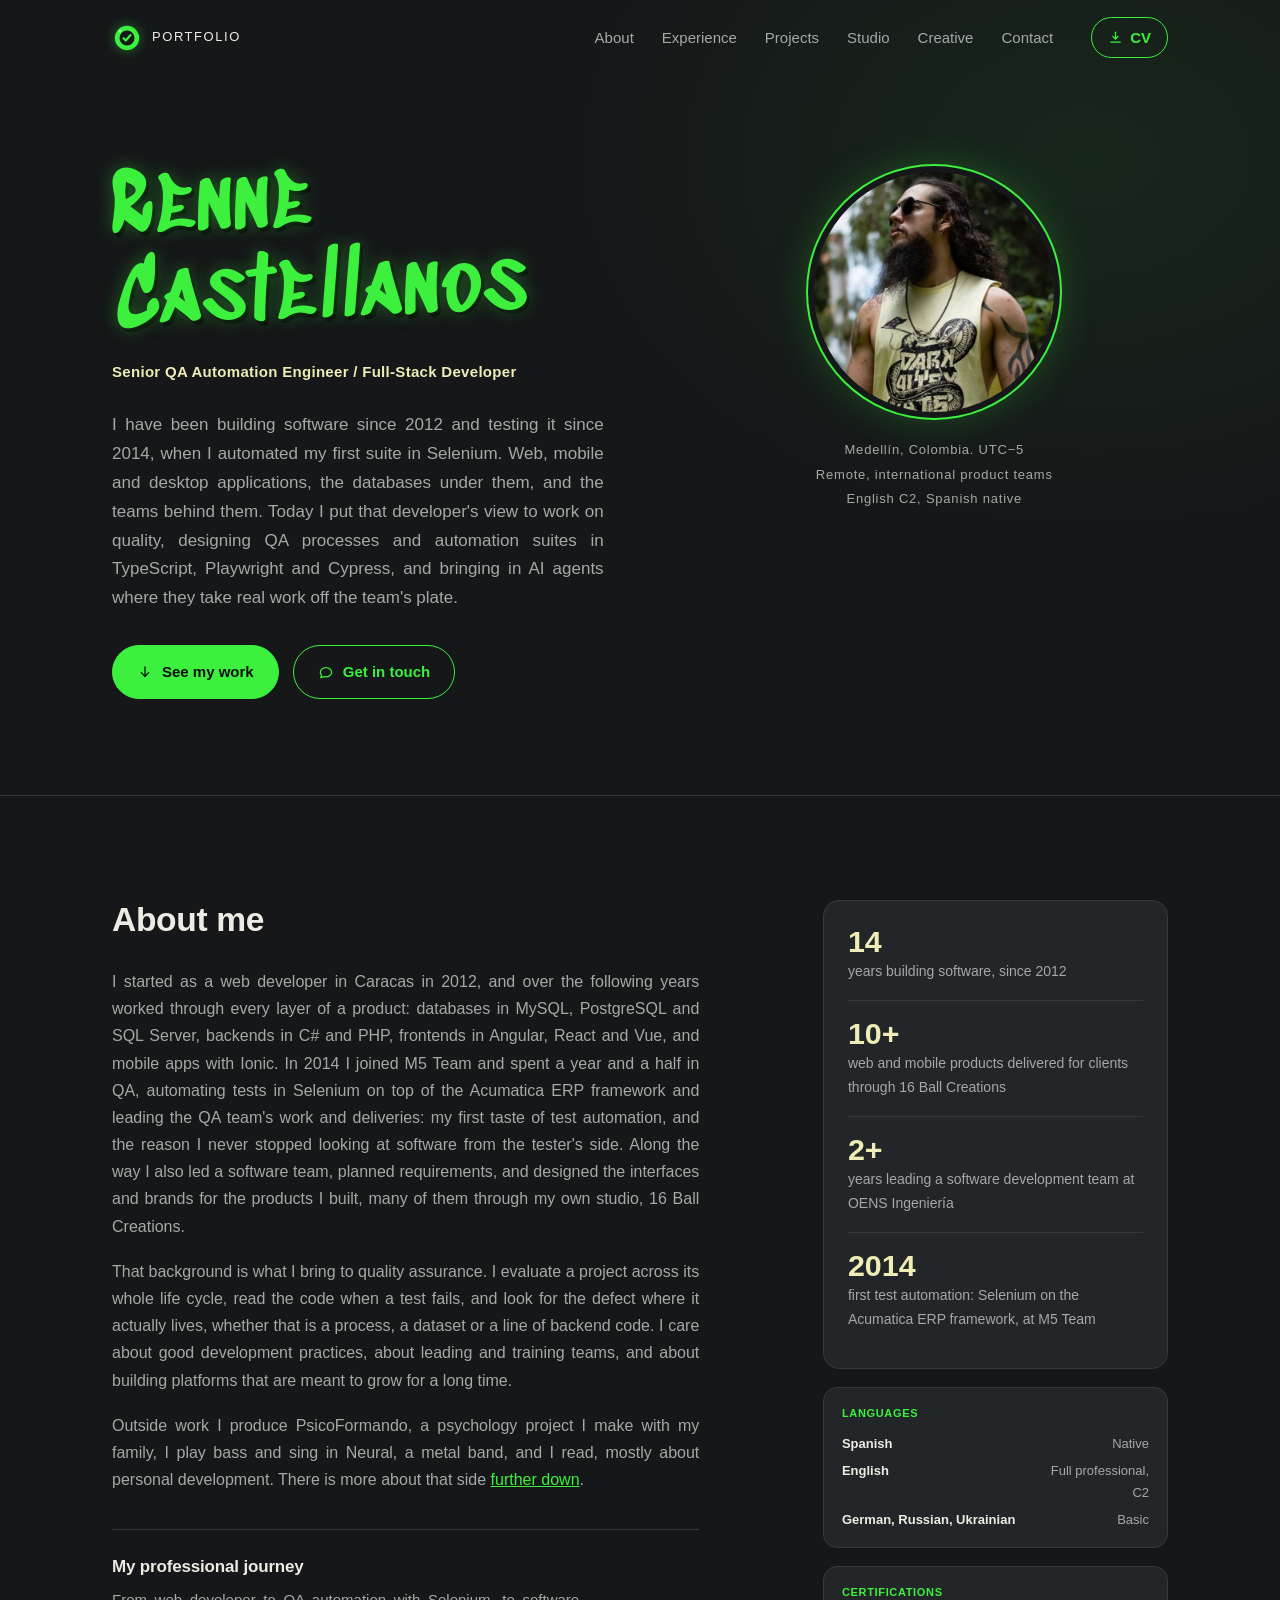
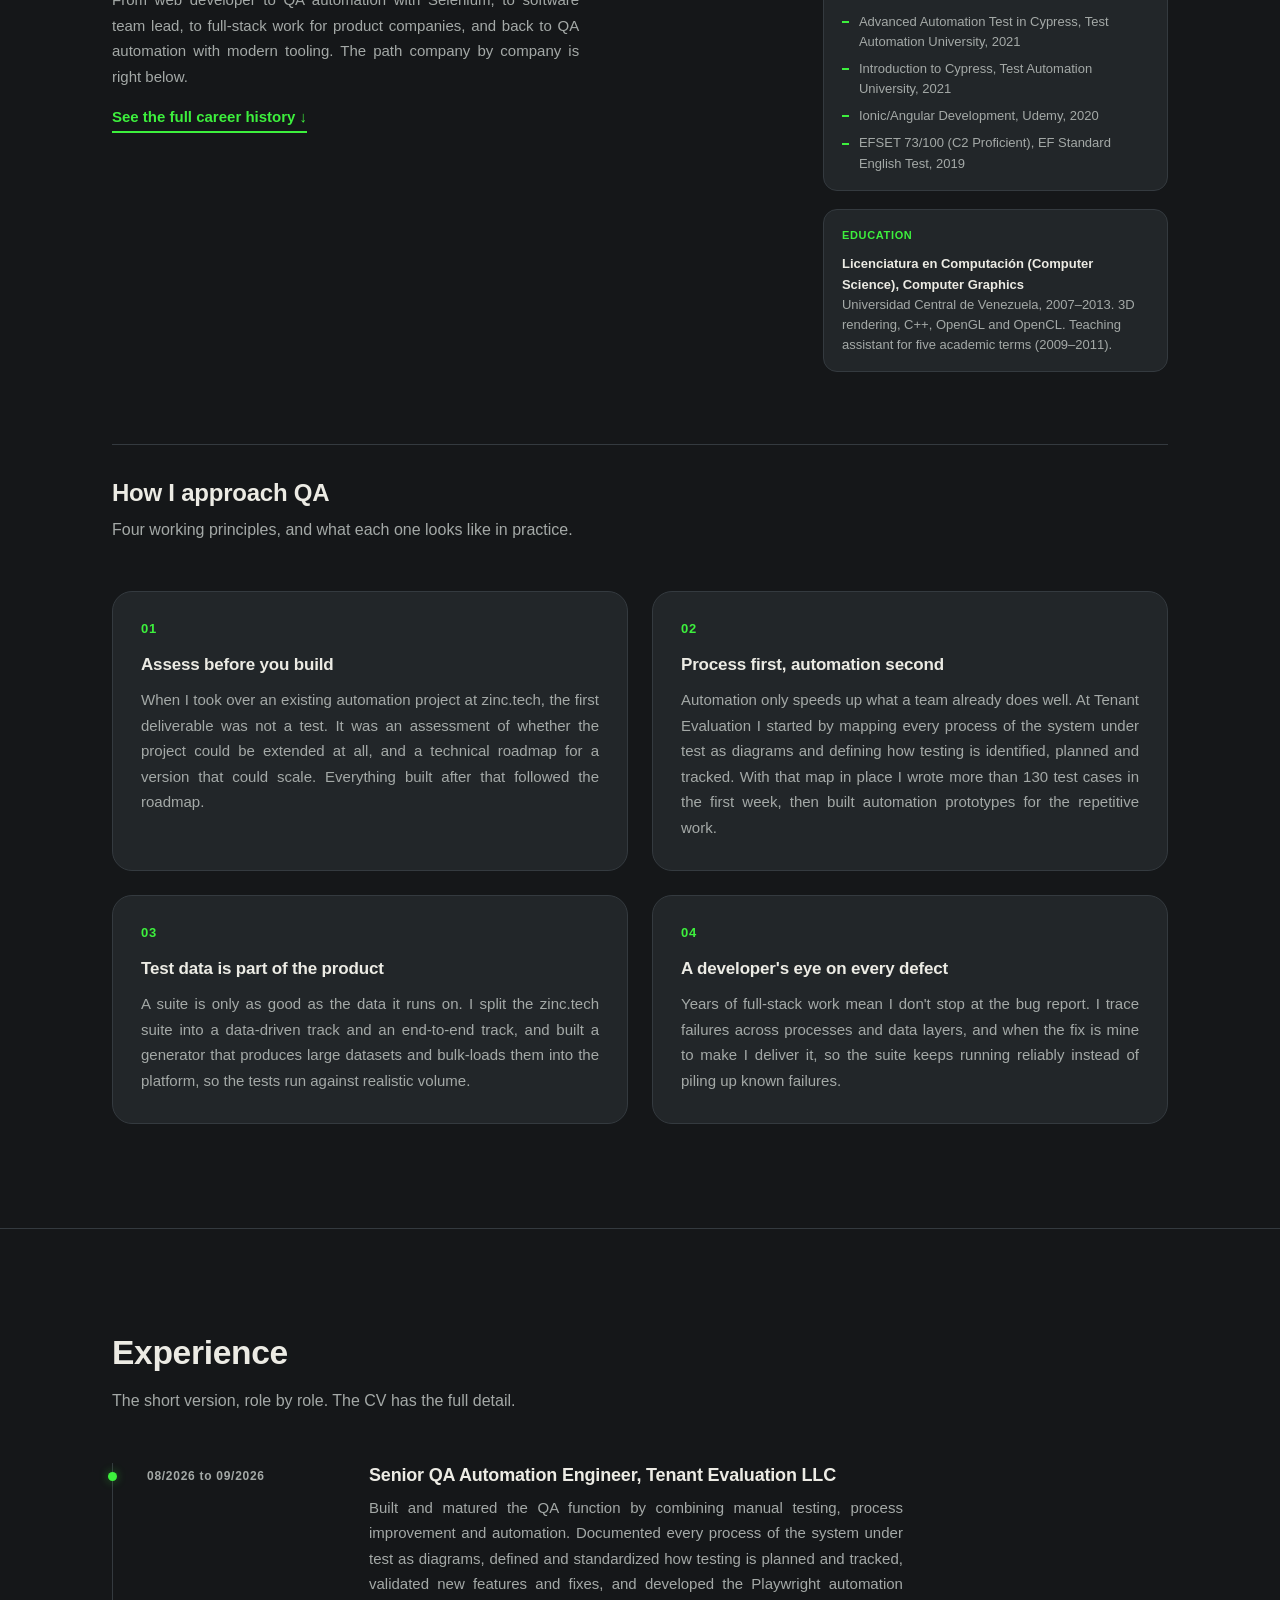
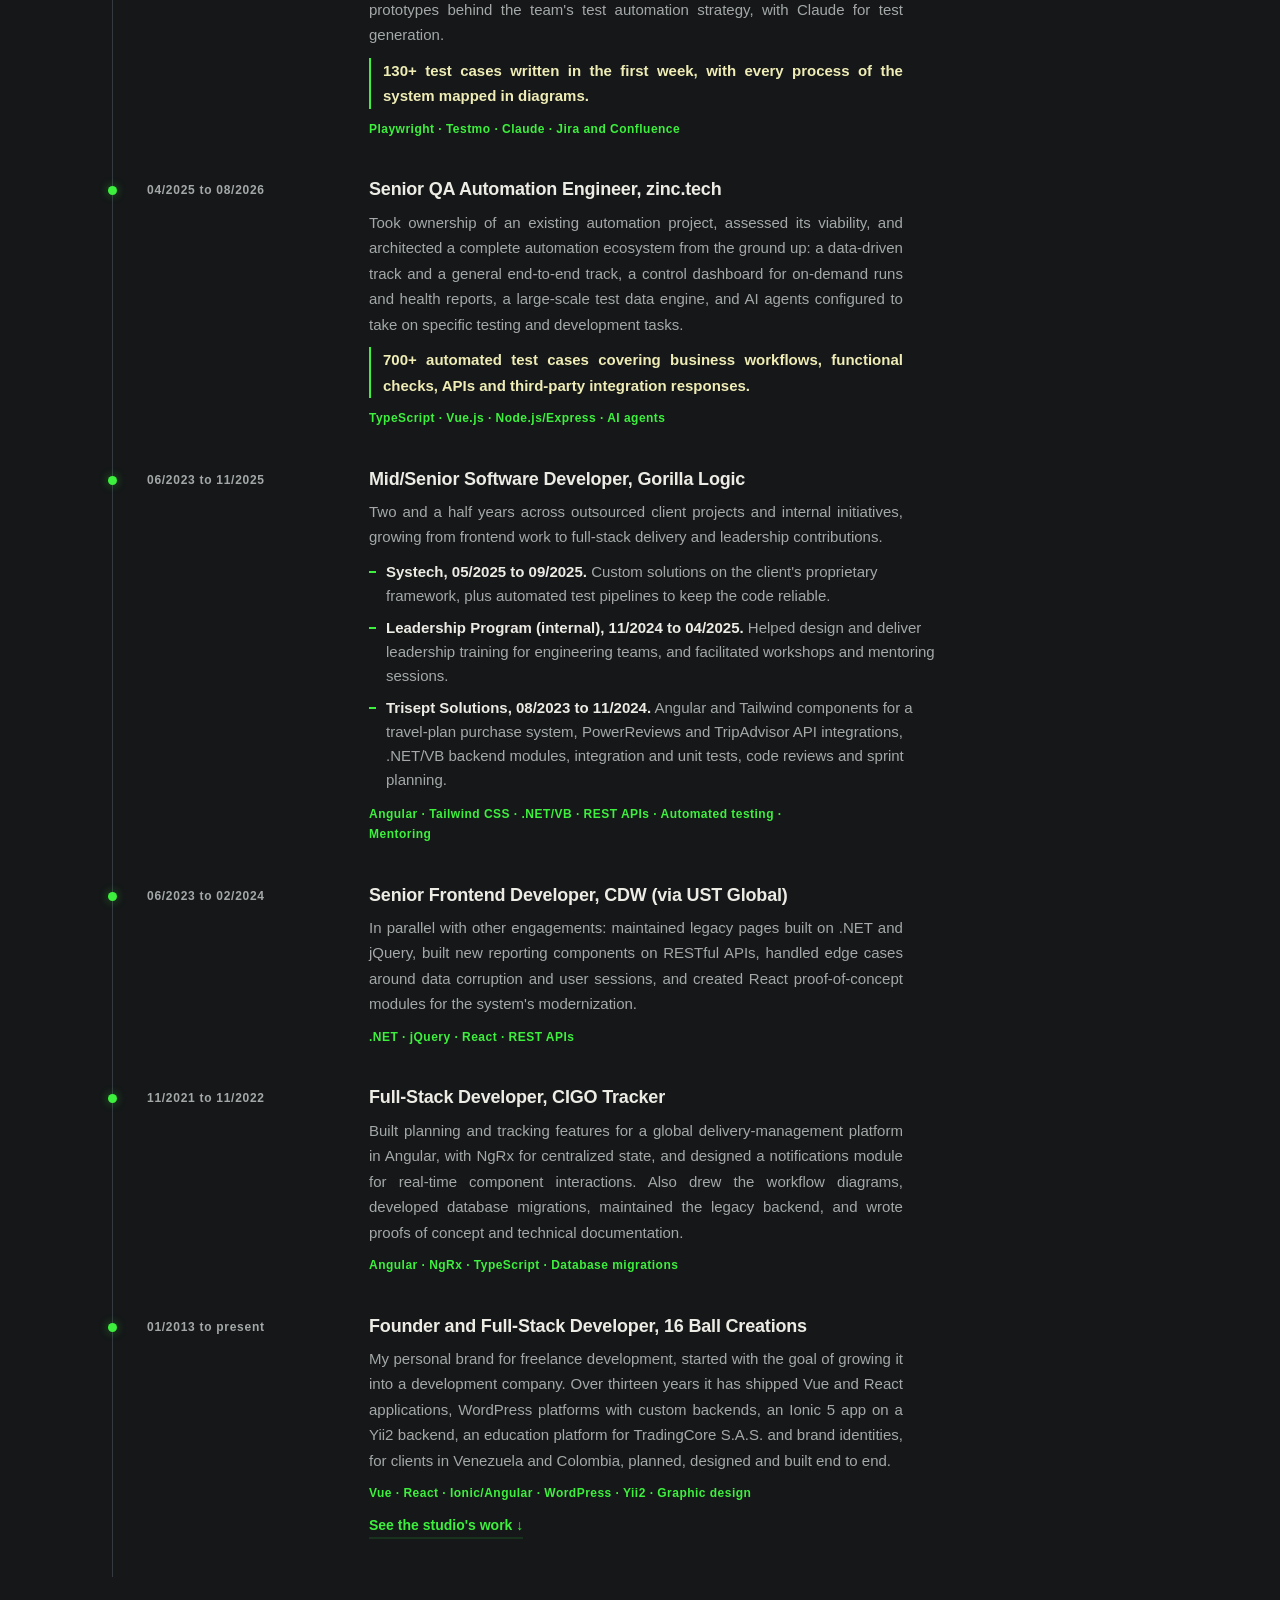
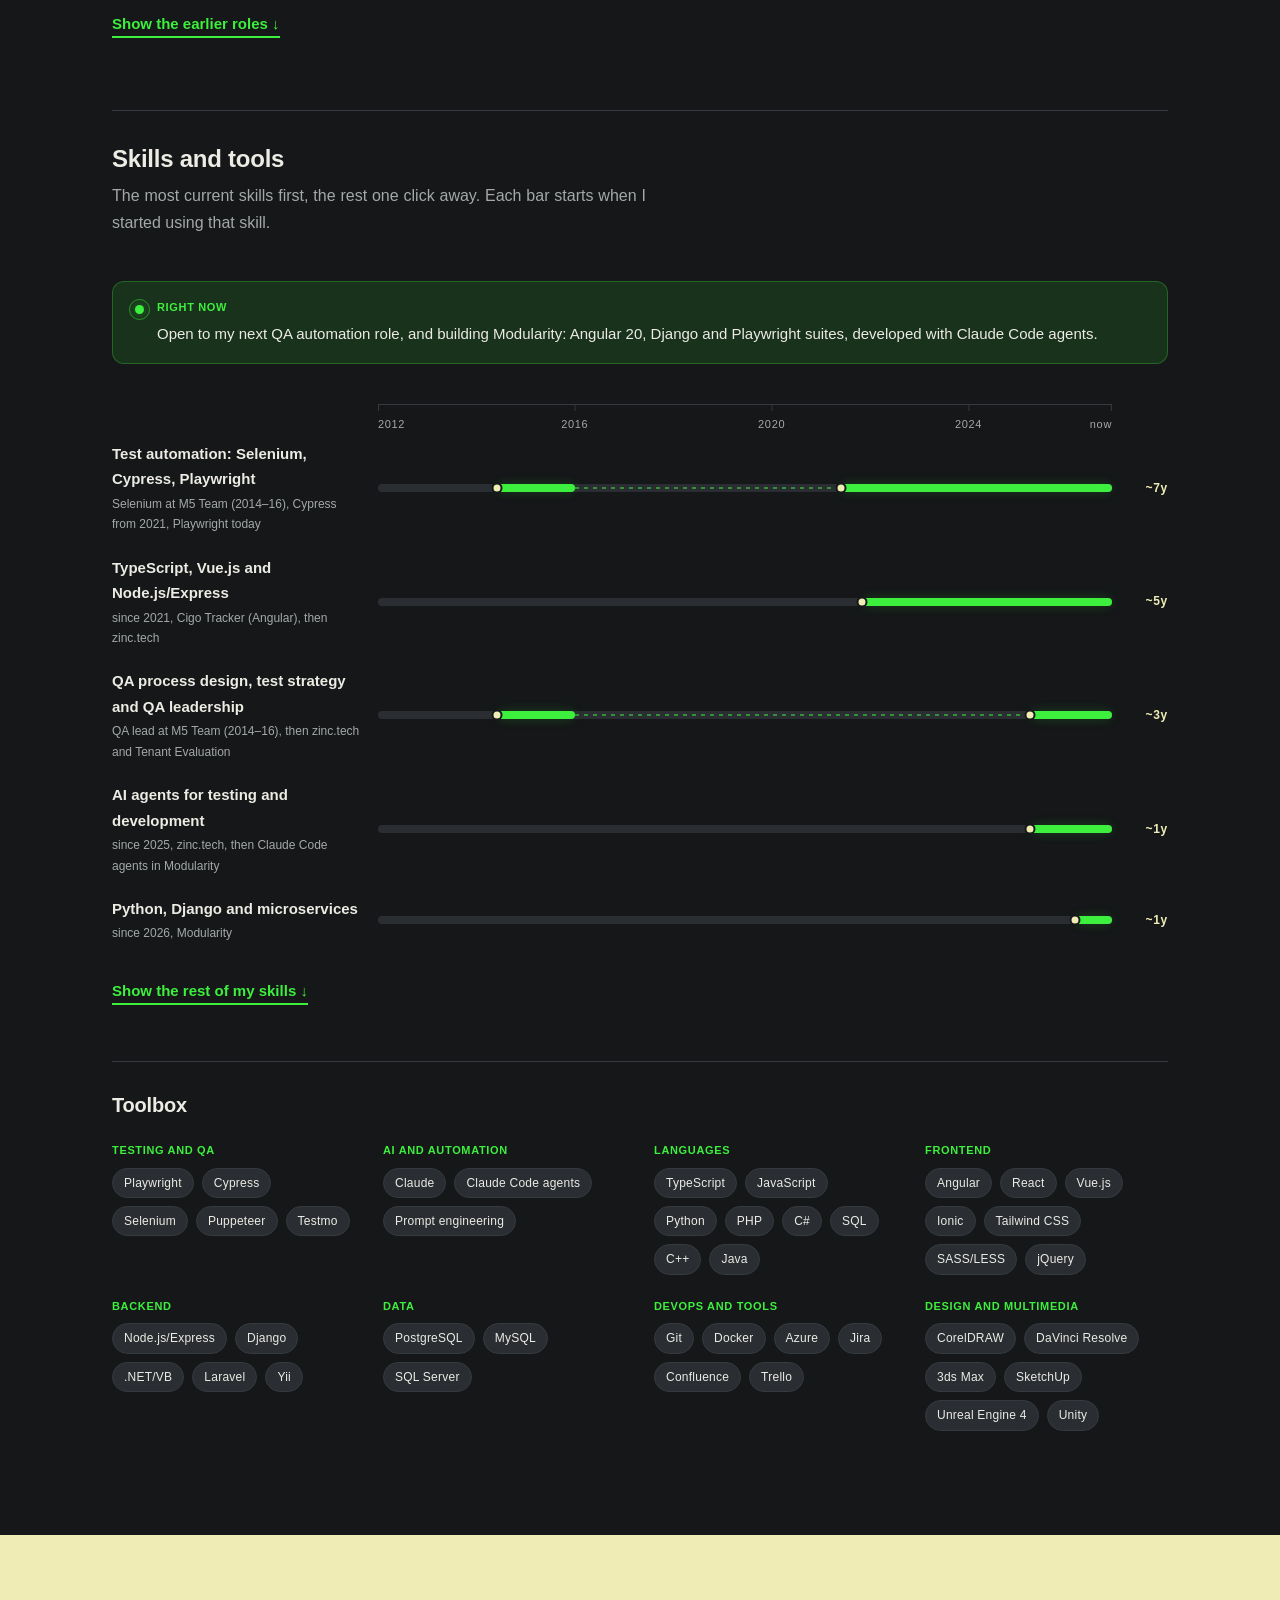
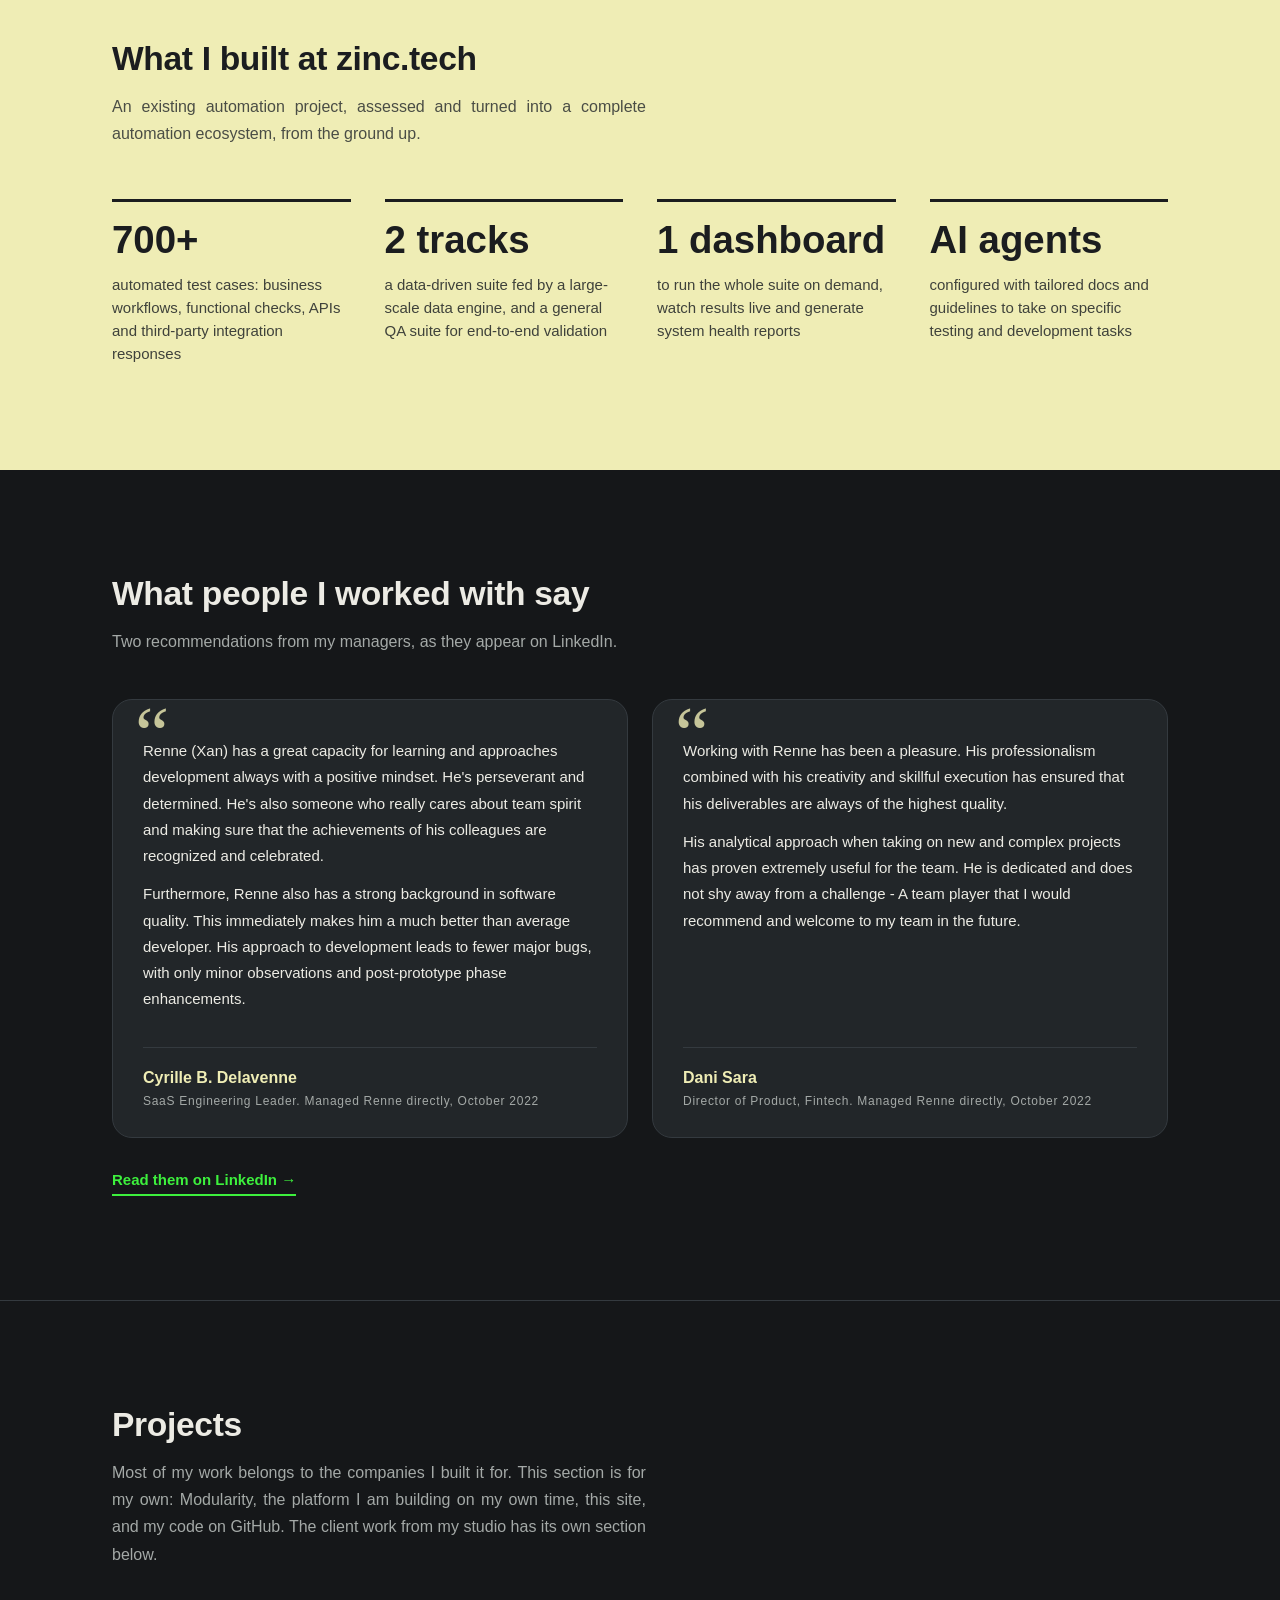
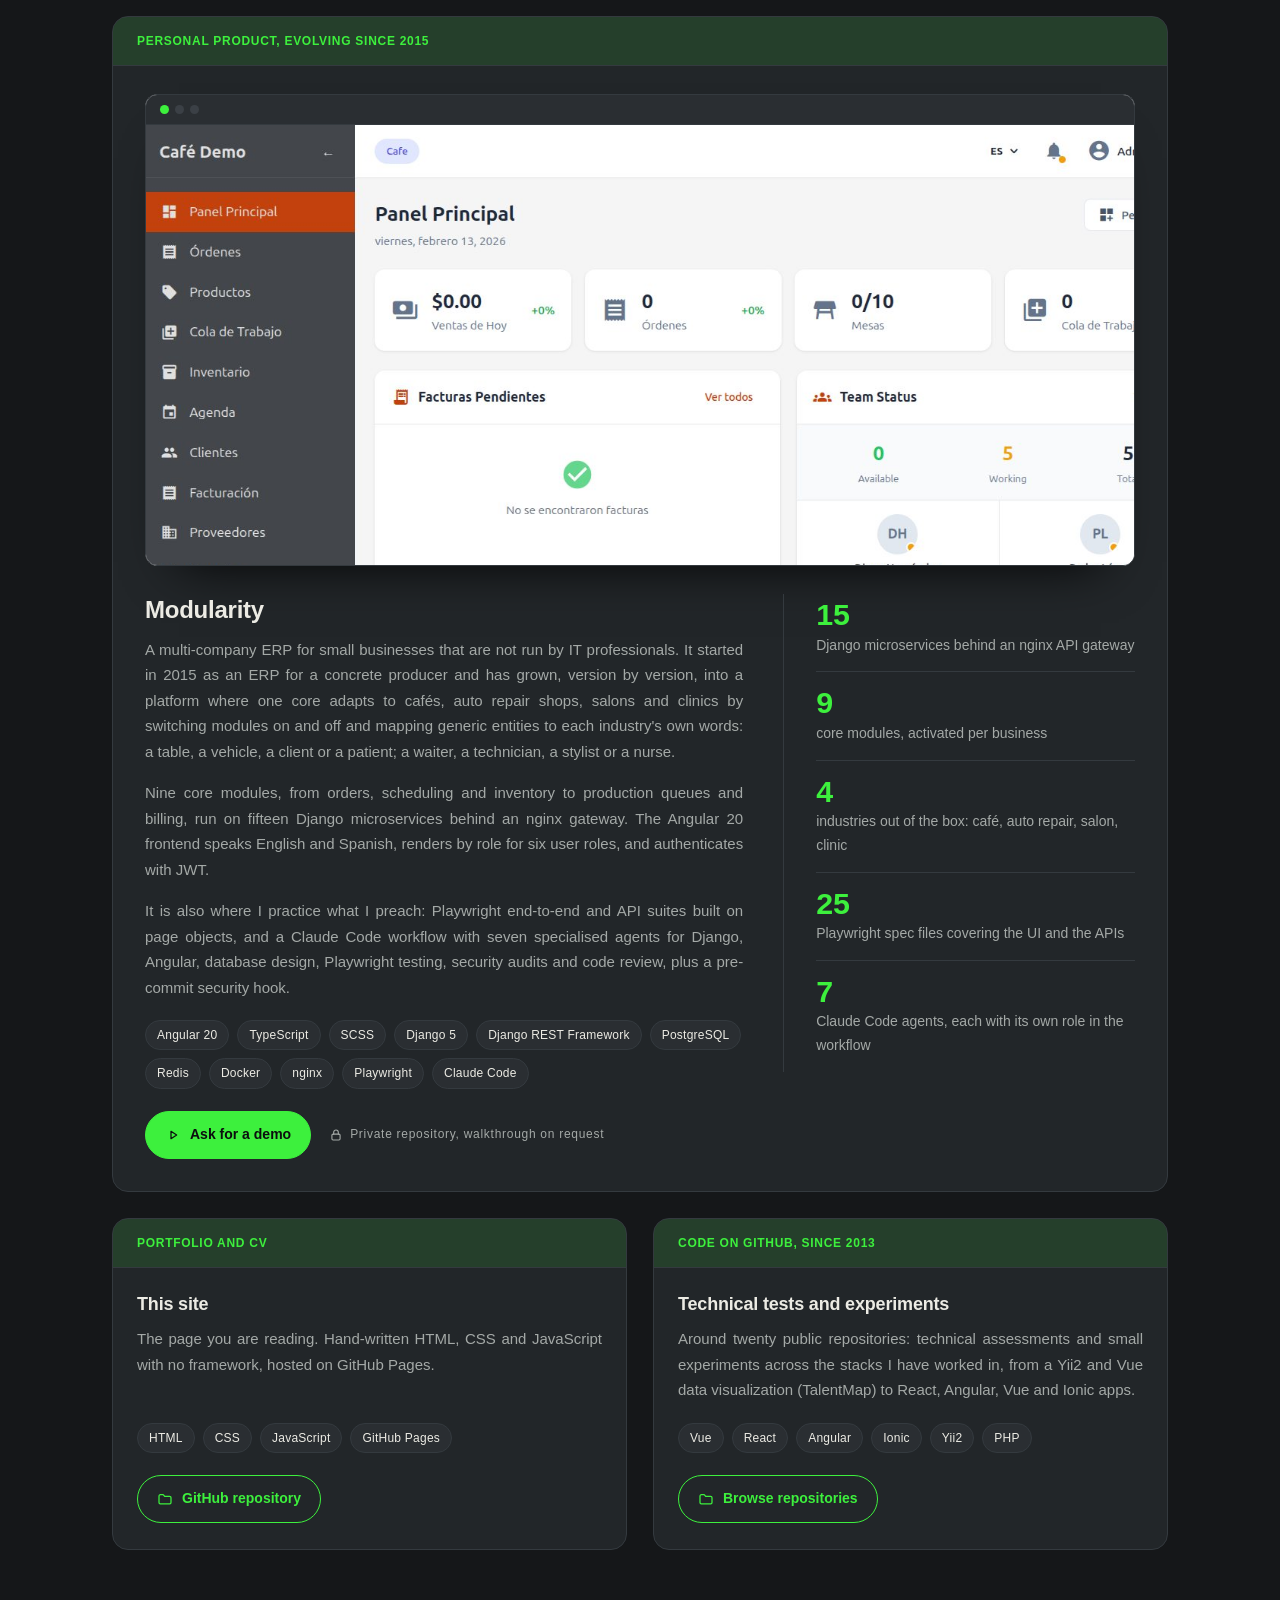
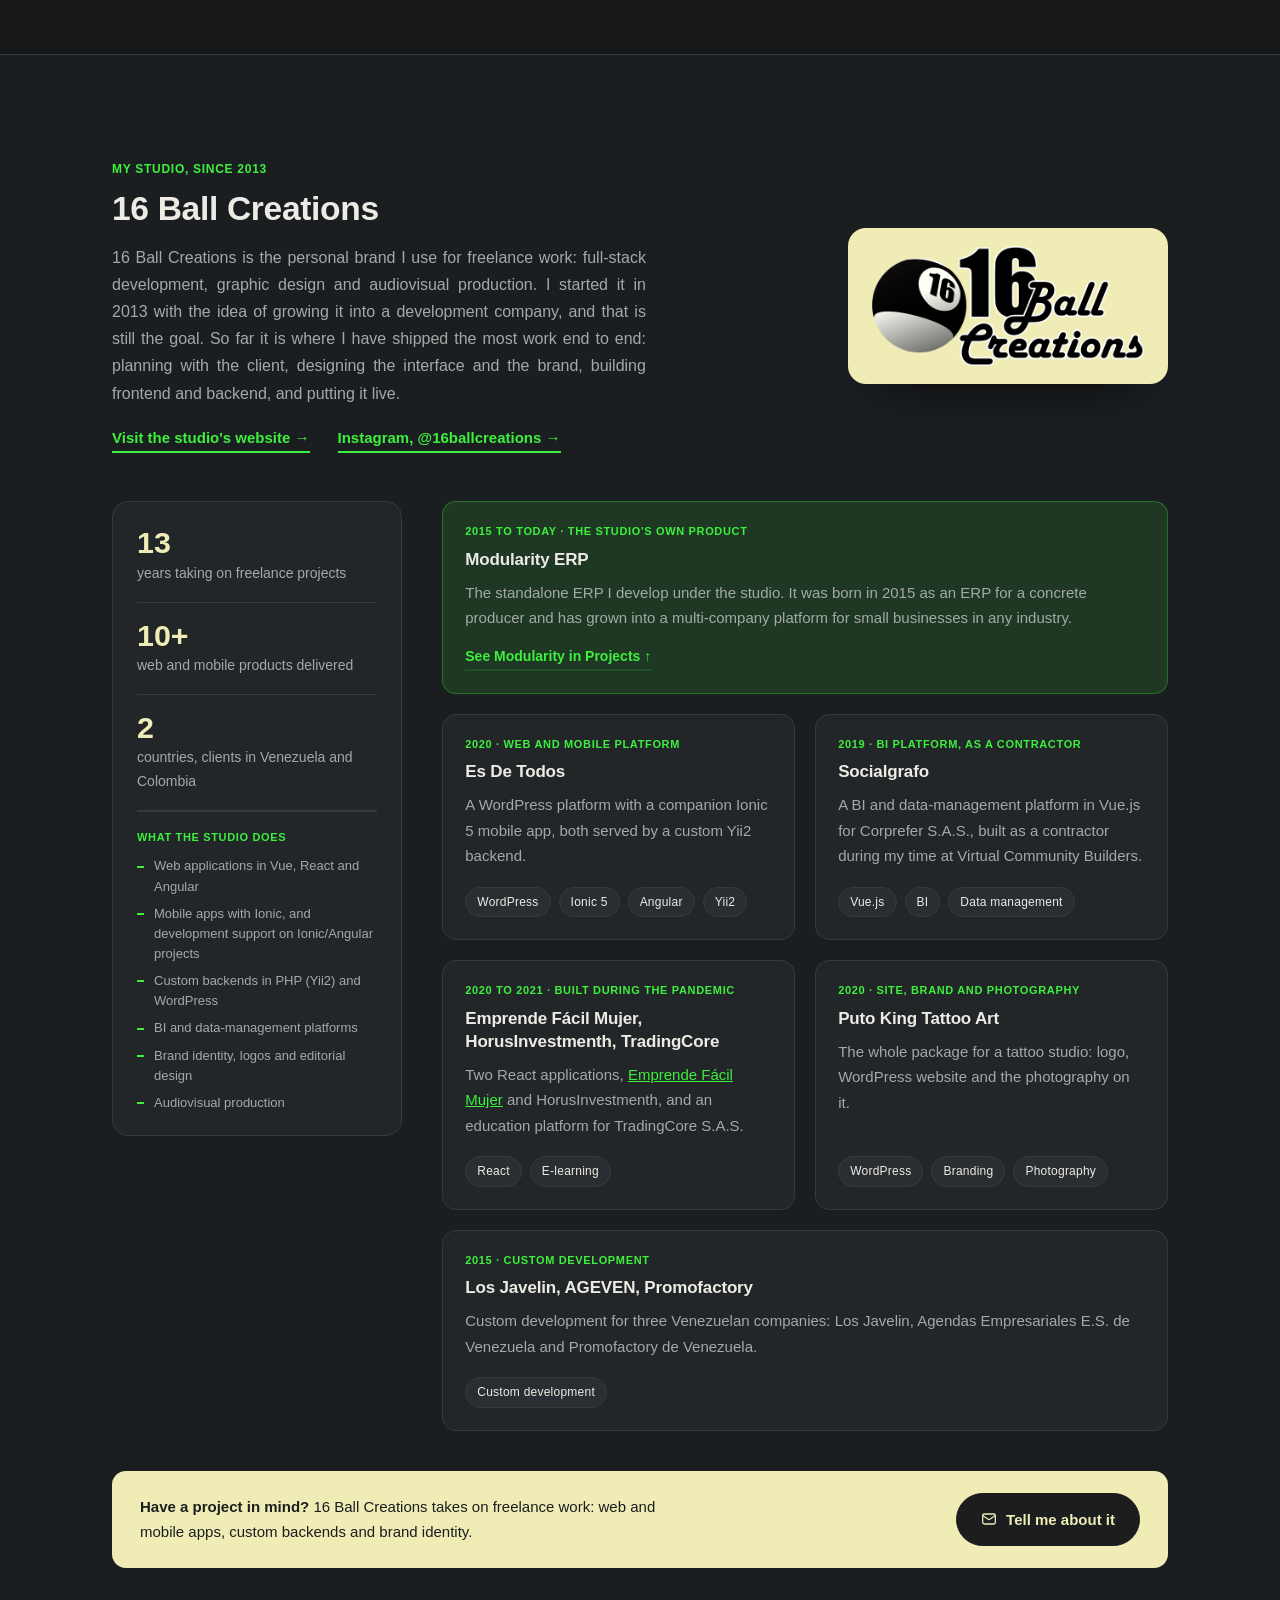
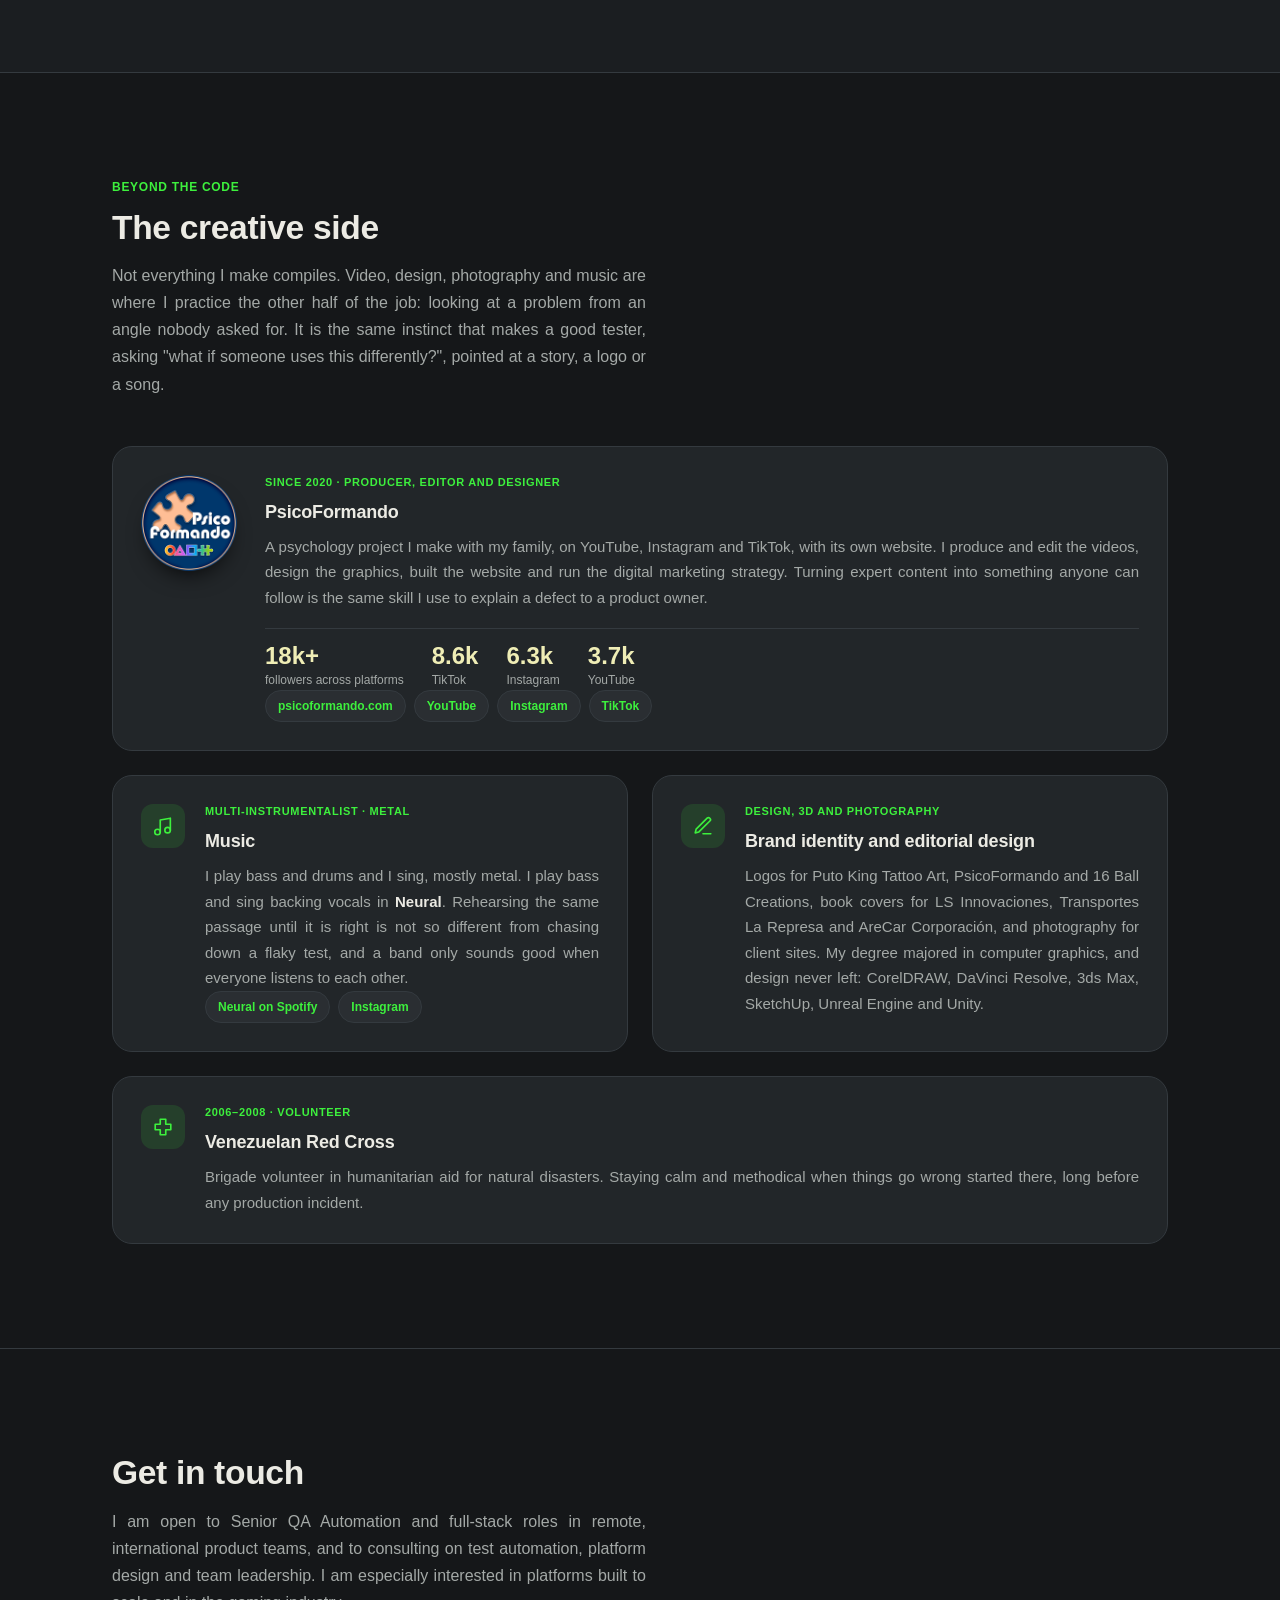
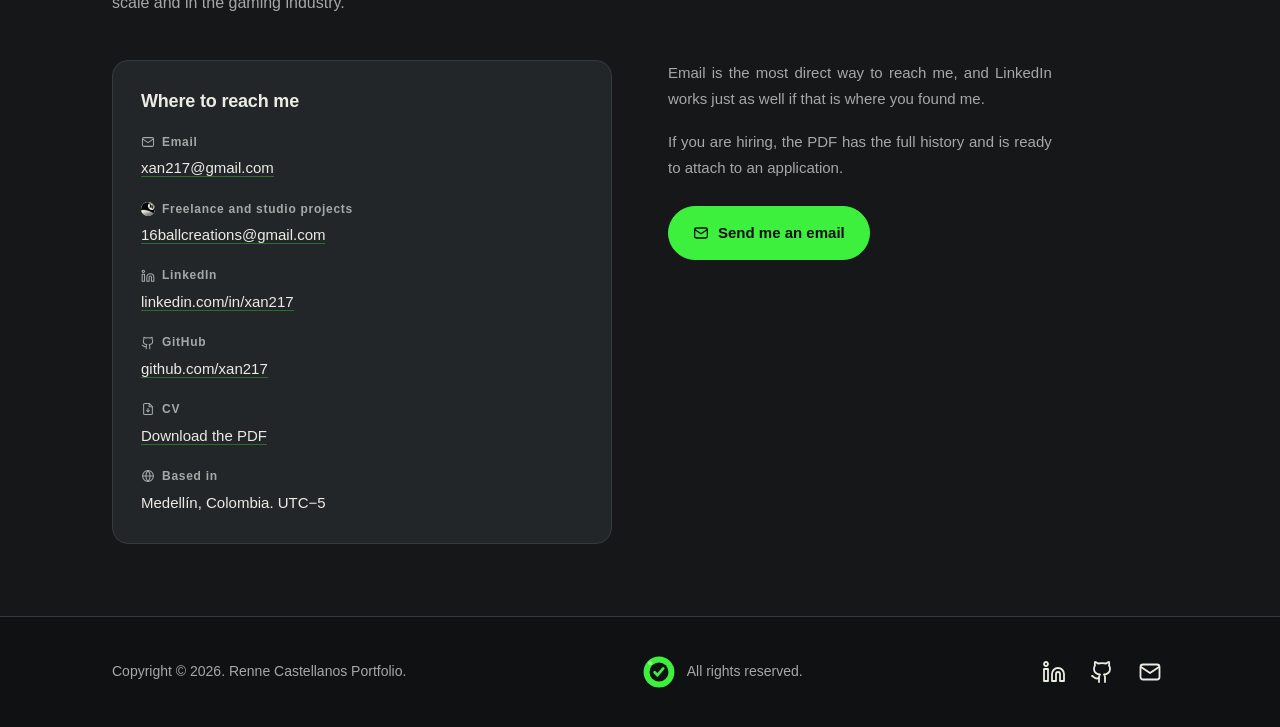
==== commit 621471b5: "Swap the monogram mark for a pool ball with a check Ties the portfolio to 16 Ball Creations: a neon " ====
--- a/index.html
+++ b/index.html
@@ -15,13 +15,13 @@
 <link rel="preconnect" href="https://fonts.gstatic.com" crossorigin>
 <link href="https://fonts.googleapis.com/css2?family=Sedgwick+Ave+Display&display=swap" rel="stylesheet">
 <meta name="theme-color" content="#151719">
-<link rel="stylesheet" href="assets/css/styles.css?v=20260911e">
+<link rel="stylesheet" href="assets/css/styles.css?v=20260911f">
 </head>
 <body>
 
 <header class="site-header" id="siteHeader">
   <div class="wrap header-inner">
-    <a class="monogram" href="#top"><svg class="mark" viewBox="0 0 32 32" width="30" height="30" aria-hidden="true" focusable="false" fill="none" stroke="currentColor" stroke-width="2.6" stroke-linecap="round" stroke-linejoin="round"><path d="M10 9 4 16l6 7"/><path d="M14 17l4 4 10-12"/></svg><em>Portfolio</em></a>
+    <a class="monogram" href="#top"><svg class="mark" viewBox="0 0 32 32" width="30" height="30" aria-hidden="true" focusable="false" fill="none" stroke="currentColor" stroke-width="2.6" stroke-linecap="round" stroke-linejoin="round"><circle cx="16" cy="16" r="13" fill="currentColor" stroke="none"/><circle class="mark-patch" cx="16" cy="16" r="8" stroke="none"/><path d="M12.3 16.2l2.4 2.5 4.9-5.7" stroke-width="2.3"/><circle cx="8.6" cy="8.6" r="1.7" fill="#ffffff" opacity=".45" stroke="none"/></svg><em>Portfolio</em></a>
     <nav class="nav" aria-label="Main">
       <a href="#about">About</a>
       <a href="#experience">Experience</a>
@@ -628,7 +628,7 @@
 <footer class="site-footer">
   <div class="wrap footer-inner">
     <span>Copyright &copy; 2026. Renne Castellanos Portfolio.</span>
-    <span class="footer-mid"><svg class="footer-mark" viewBox="0 0 32 32" width="38" height="38" aria-hidden="true" focusable="false" fill="none" stroke="currentColor" stroke-width="2.6" stroke-linecap="round" stroke-linejoin="round"><path d="M10 9 4 16l6 7"/><path d="M14 17l4 4 10-12"/></svg>All rights reserved.</span>
+    <span class="footer-mid"><svg class="footer-mark" viewBox="0 0 32 32" width="38" height="38" aria-hidden="true" focusable="false" fill="none" stroke="currentColor" stroke-width="2.6" stroke-linecap="round" stroke-linejoin="round"><circle cx="16" cy="16" r="13" fill="currentColor" stroke="none"/><circle class="mark-patch" cx="16" cy="16" r="8" stroke="none"/><path d="M12.3 16.2l2.4 2.5 4.9-5.7" stroke-width="2.3"/><circle cx="8.6" cy="8.6" r="1.7" fill="#ffffff" opacity=".45" stroke="none"/></svg>All rights reserved.</span>
     <div class="footer-links">
       <a class="social" href="https://www.linkedin.com/in/xan217/" aria-label="LinkedIn" title="LinkedIn" rel="noopener noreferrer"><svg class="social-icon" viewBox="0 0 24 24" aria-hidden="true" focusable="false" fill="none" stroke="currentColor" stroke-width="1.8" stroke-linecap="round" stroke-linejoin="round"><path d="M16 8a6 6 0 0 1 6 6v7h-4v-7a2 2 0 0 0-4 0v7h-4v-7a6 6 0 0 1 6-6z"/><rect width="4" height="12" x="2" y="9"/><circle cx="4" cy="4" r="2"/></svg></a>
       <a class="social" href="https://github.com/xan217" aria-label="GitHub" title="GitHub" rel="noopener noreferrer"><svg class="social-icon" viewBox="0 0 24 24" aria-hidden="true" focusable="false" fill="none" stroke="currentColor" stroke-width="1.8" stroke-linecap="round" stroke-linejoin="round"><path d="M15 22v-4a4.8 4.8 0 0 0-1-3.5c3 0 6-2 6-5.5.08-1.25-.27-2.48-1-3.5.28-1.15.28-2.35 0-3.5 0 0-1 0-3 1.5-2.64-.5-5.36-.5-8 0C6 2 5 2 5 2c-.3 1.15-.3 2.35 0 3.5A5.4 5.4 0 0 0 4 9c0 3.5 3 5.5 6 5.5-.39.49-.68 1.05-.85 1.65-.17.6-.22 1.23-.15 1.85v4"/><path d="M9 18c-4.51 2-5-2-7-2"/></svg></a>
@@ -639,6 +639,6 @@
 
 <a class="sticky-cta" id="stickyCta" href="#contact"><svg class="btn-icon" viewBox="0 0 24 24" width="16" height="16" aria-hidden="true" focusable="false" fill="none" stroke="currentColor" stroke-width="1.9" stroke-linecap="round" stroke-linejoin="round"><path d="M20.5 12.4c0 3.9-3.8 7-8.5 7-.9 0-1.8-.1-2.6-.3L4 20.5l1.4-3.5C4 15.8 3.5 14.2 3.5 12.4c0-3.9 3.8-7 8.5-7s8.5 3.1 8.5 7z"/></svg>Get in touch</a>
 
-<script src="assets/js/main.js?v=20260911e" defer></script>
+<script src="assets/js/main.js?v=20260911f" defer></script>
 </body>
 </html>
--- a/assets/css/styles.css
+++ b/assets/css/styles.css
@@ -71,6 +71,9 @@
 .monogram em{font-style:normal}
 .monogram .mark{width:30px;height:30px;flex:none;display:block;color:var(--green);filter:drop-shadow(0 0 6px var(--green-glow));transition:color .2s ease}
 .monogram:hover .mark{color:var(--green-hi)}
+/* the number patch is knocked out of the ball, so it takes the ground colour */
+.mark-patch{fill:var(--bg)}
+.site-footer .mark-patch{fill:#0f1112}
 .nav{display:flex;gap:28px;align-items:center}
 .nav a{font-size:.9375rem;color:var(--text-soft);text-decoration:none;padding:4px 0;transition:color .2s ease}
 .nav a:not(.nav-page){position:relative}
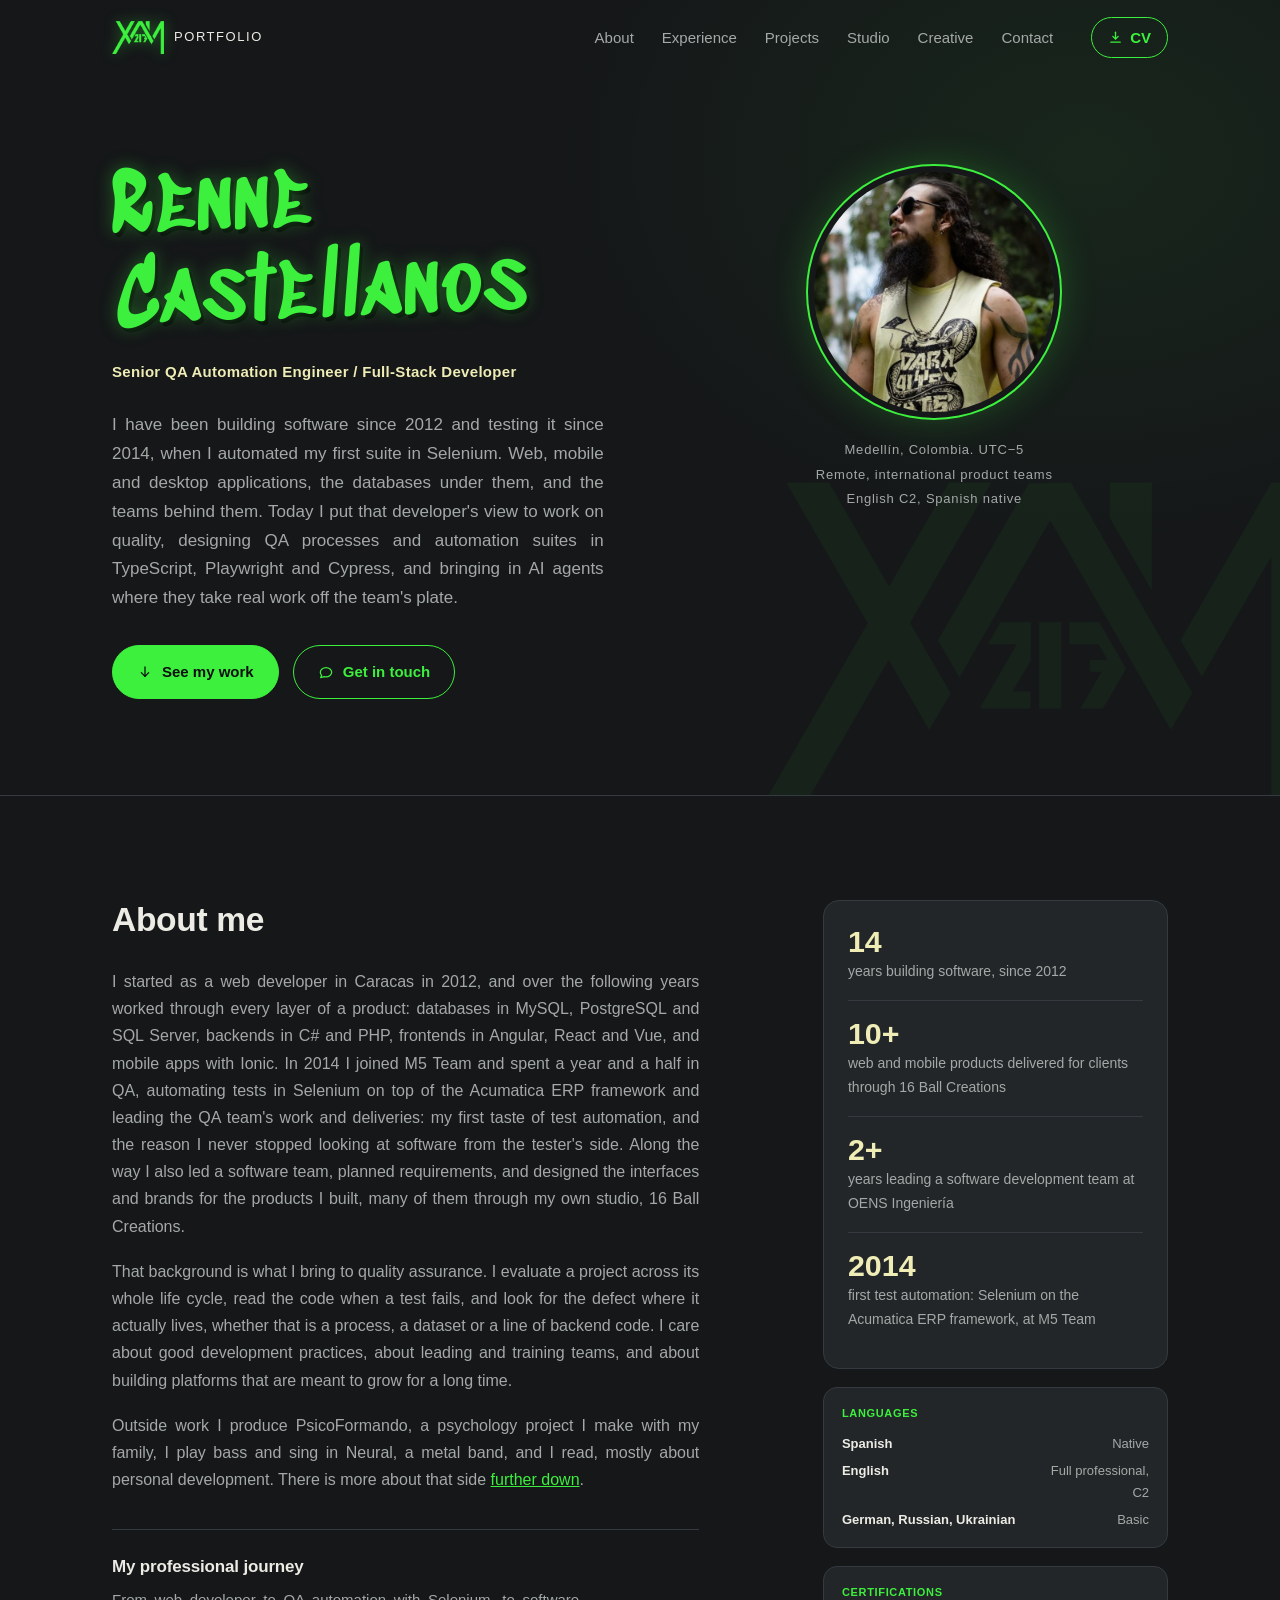
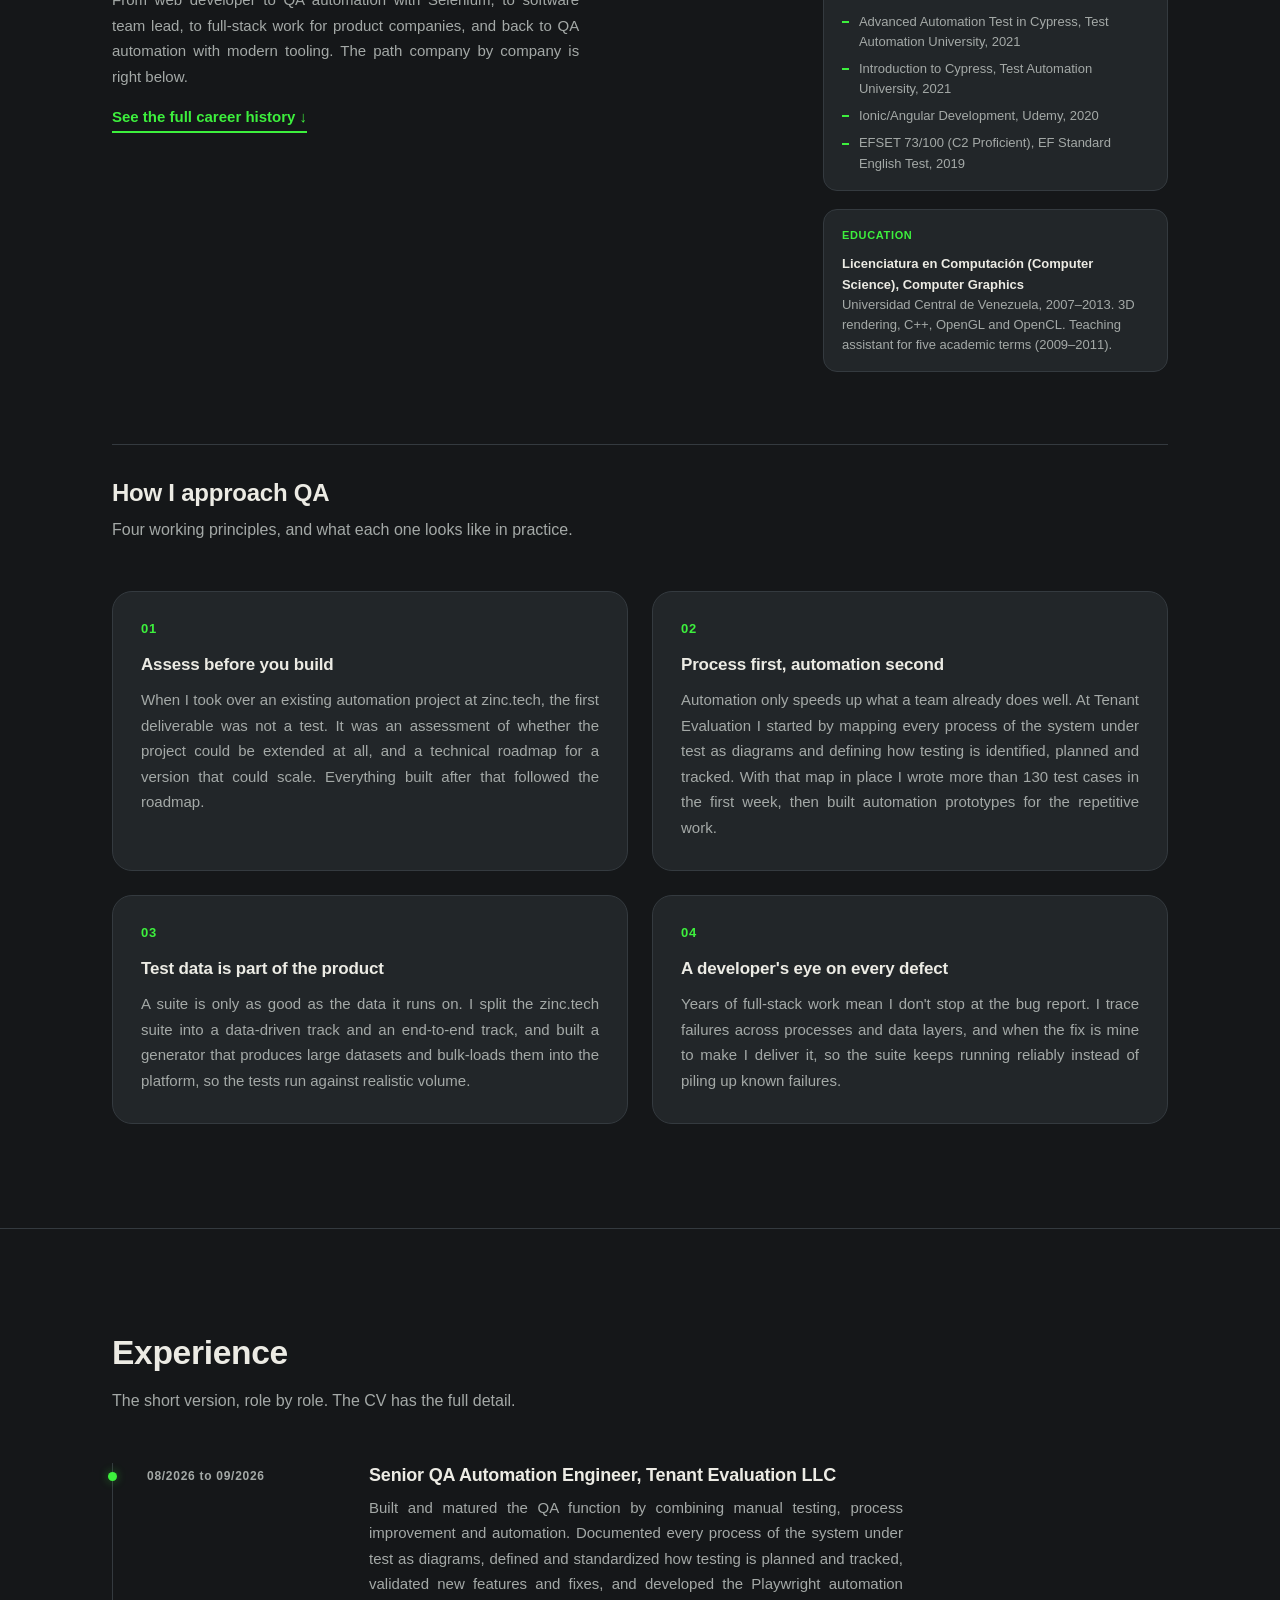
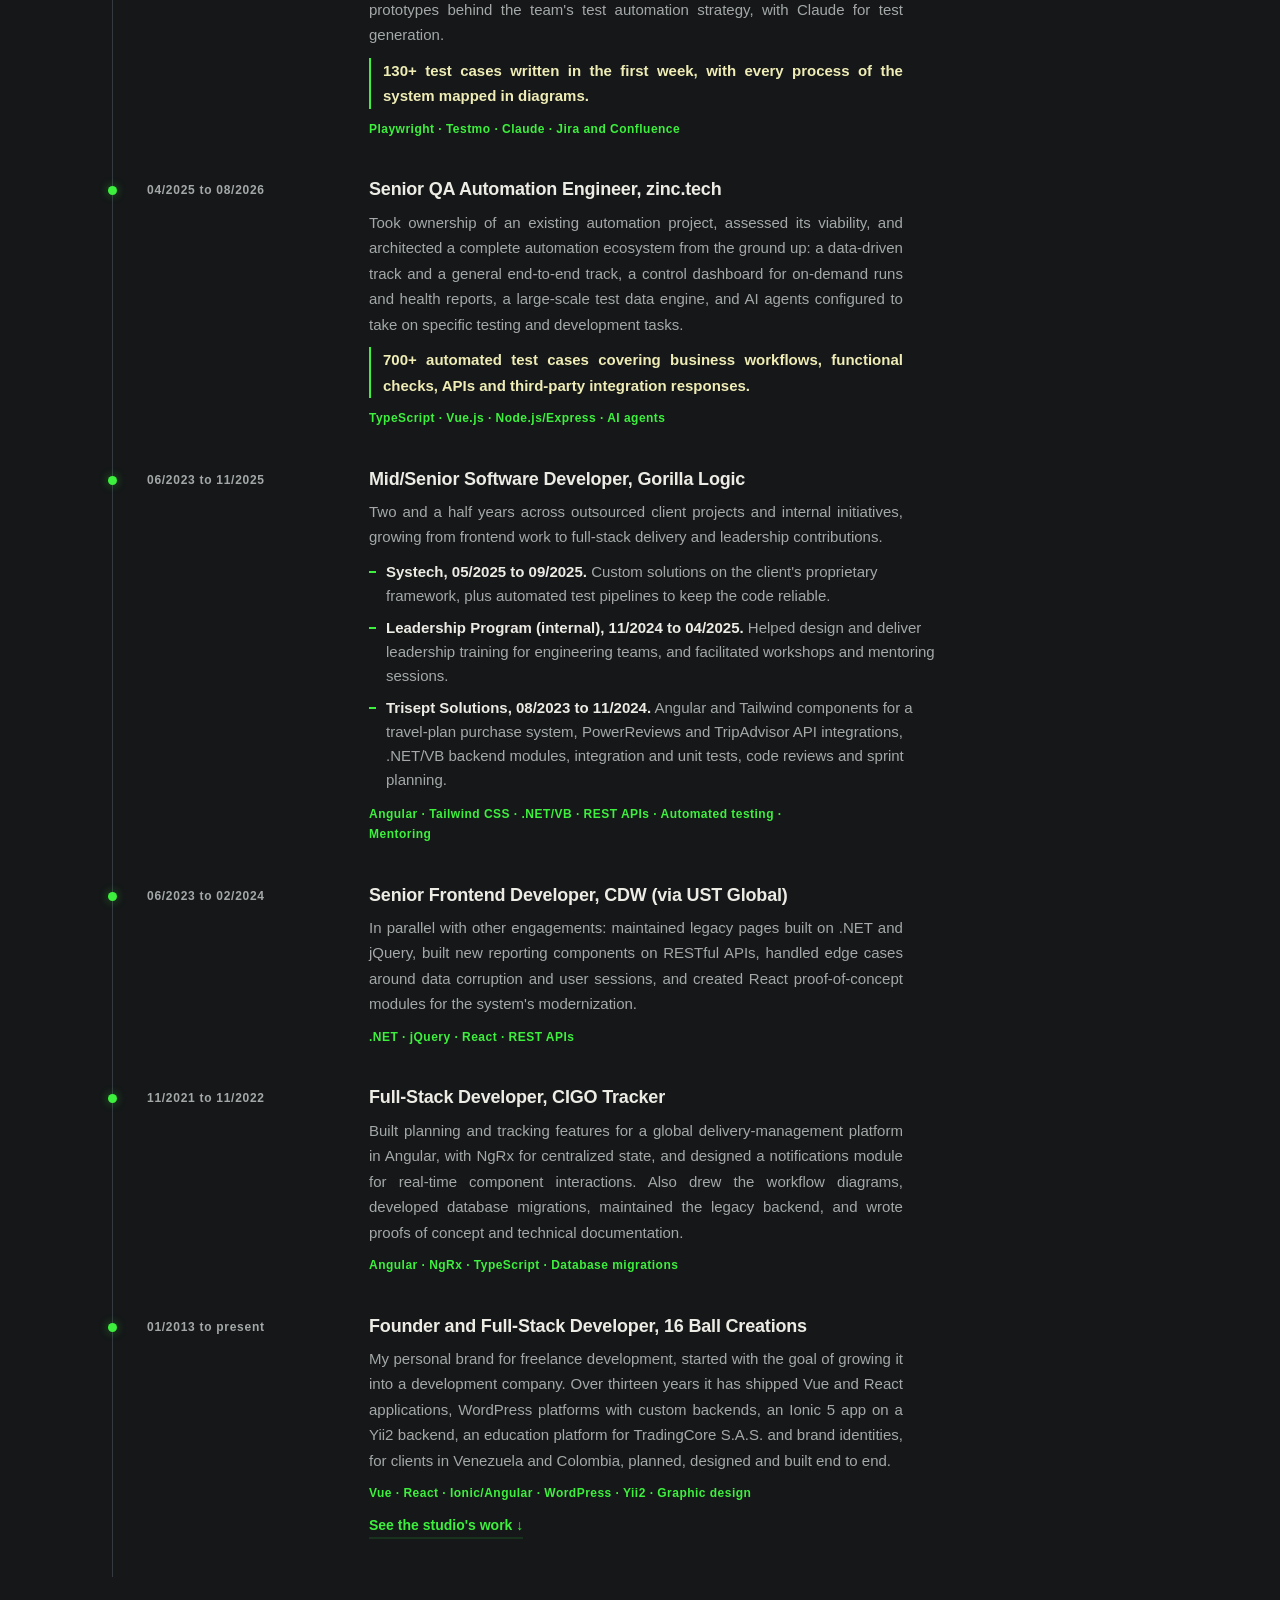
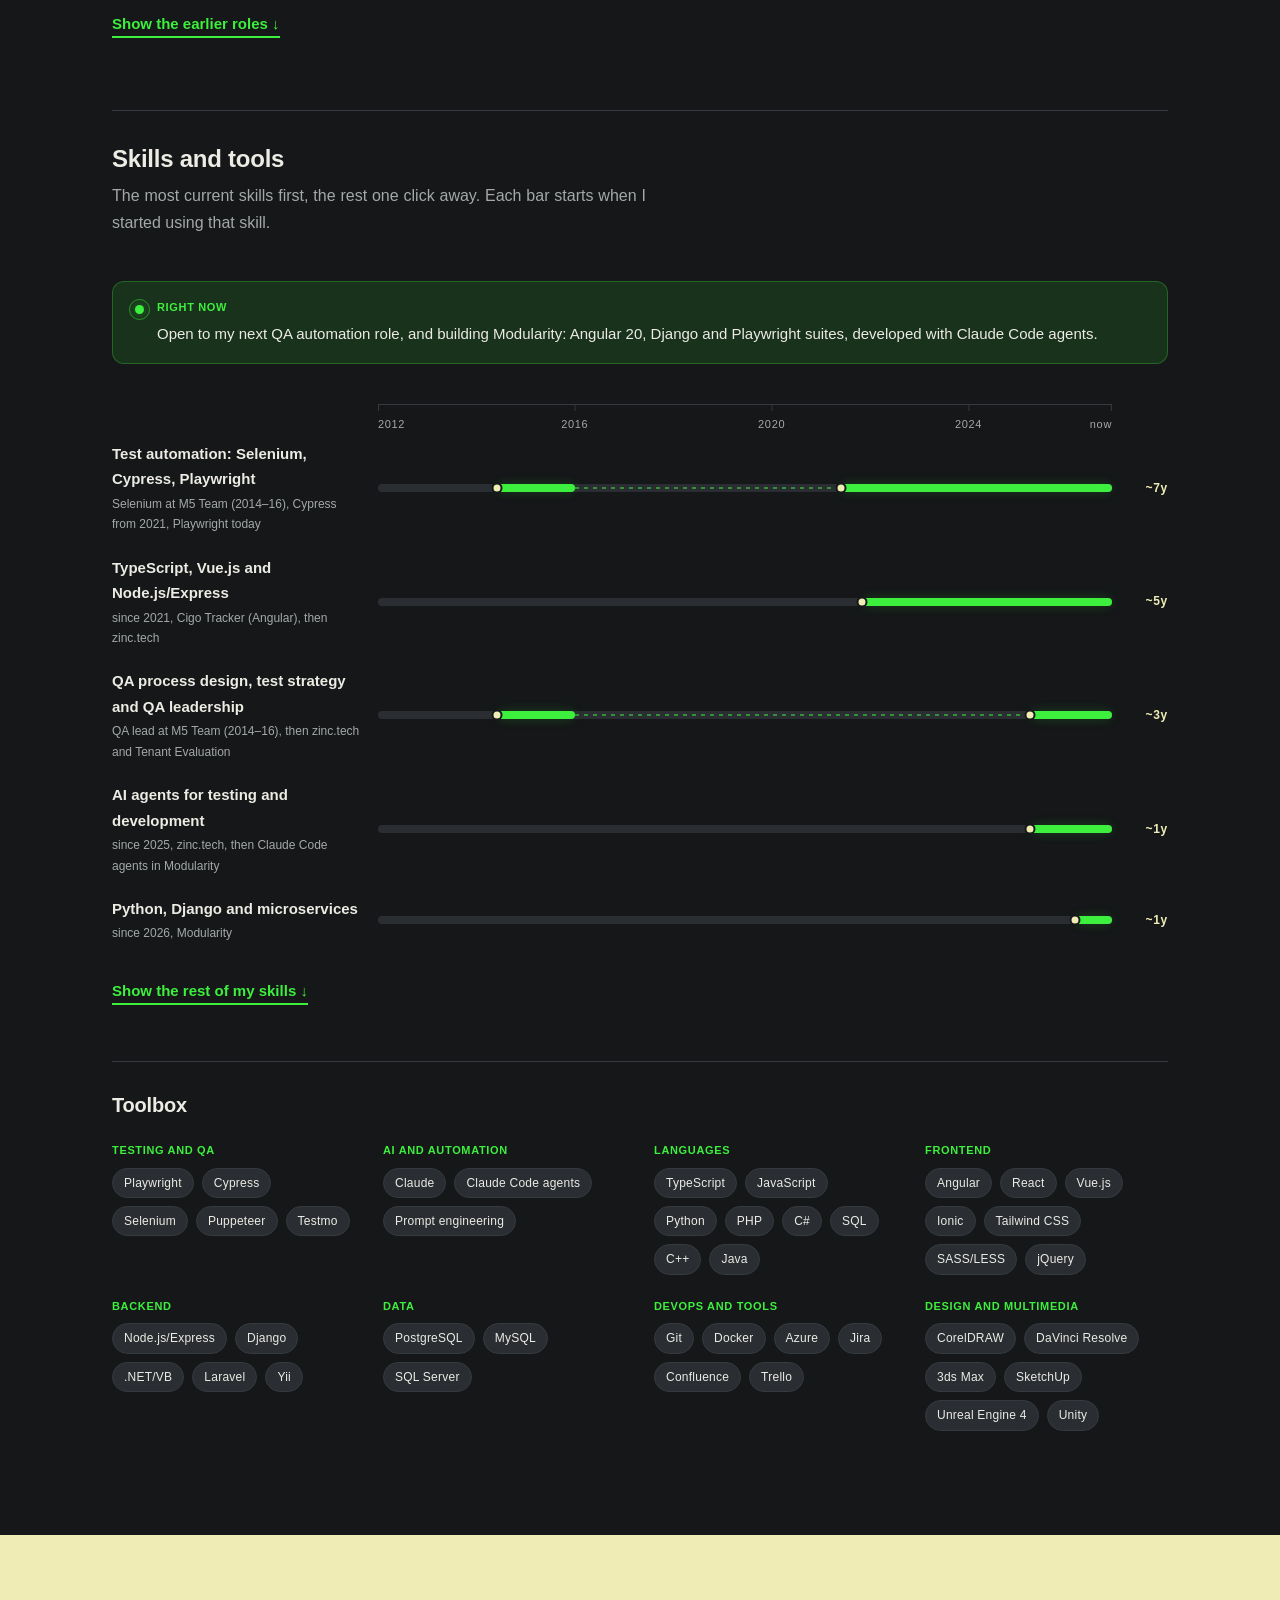
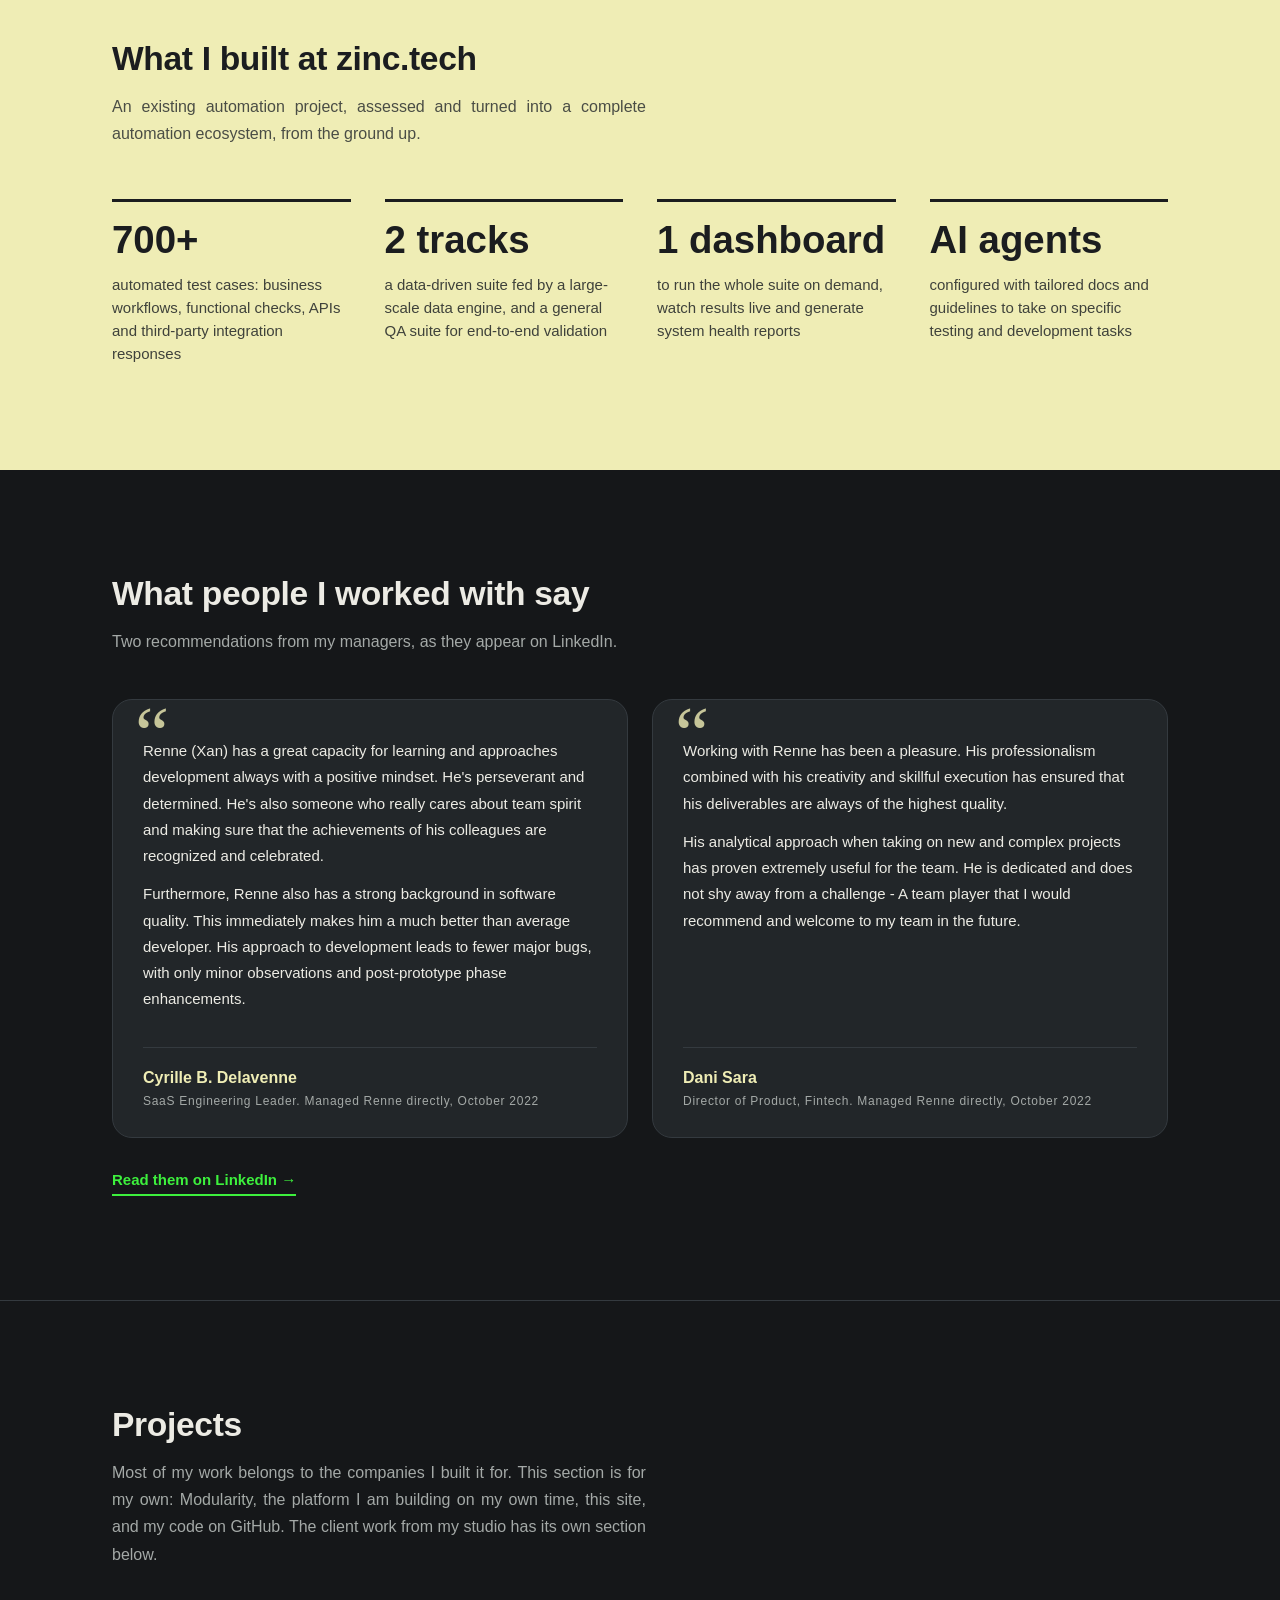
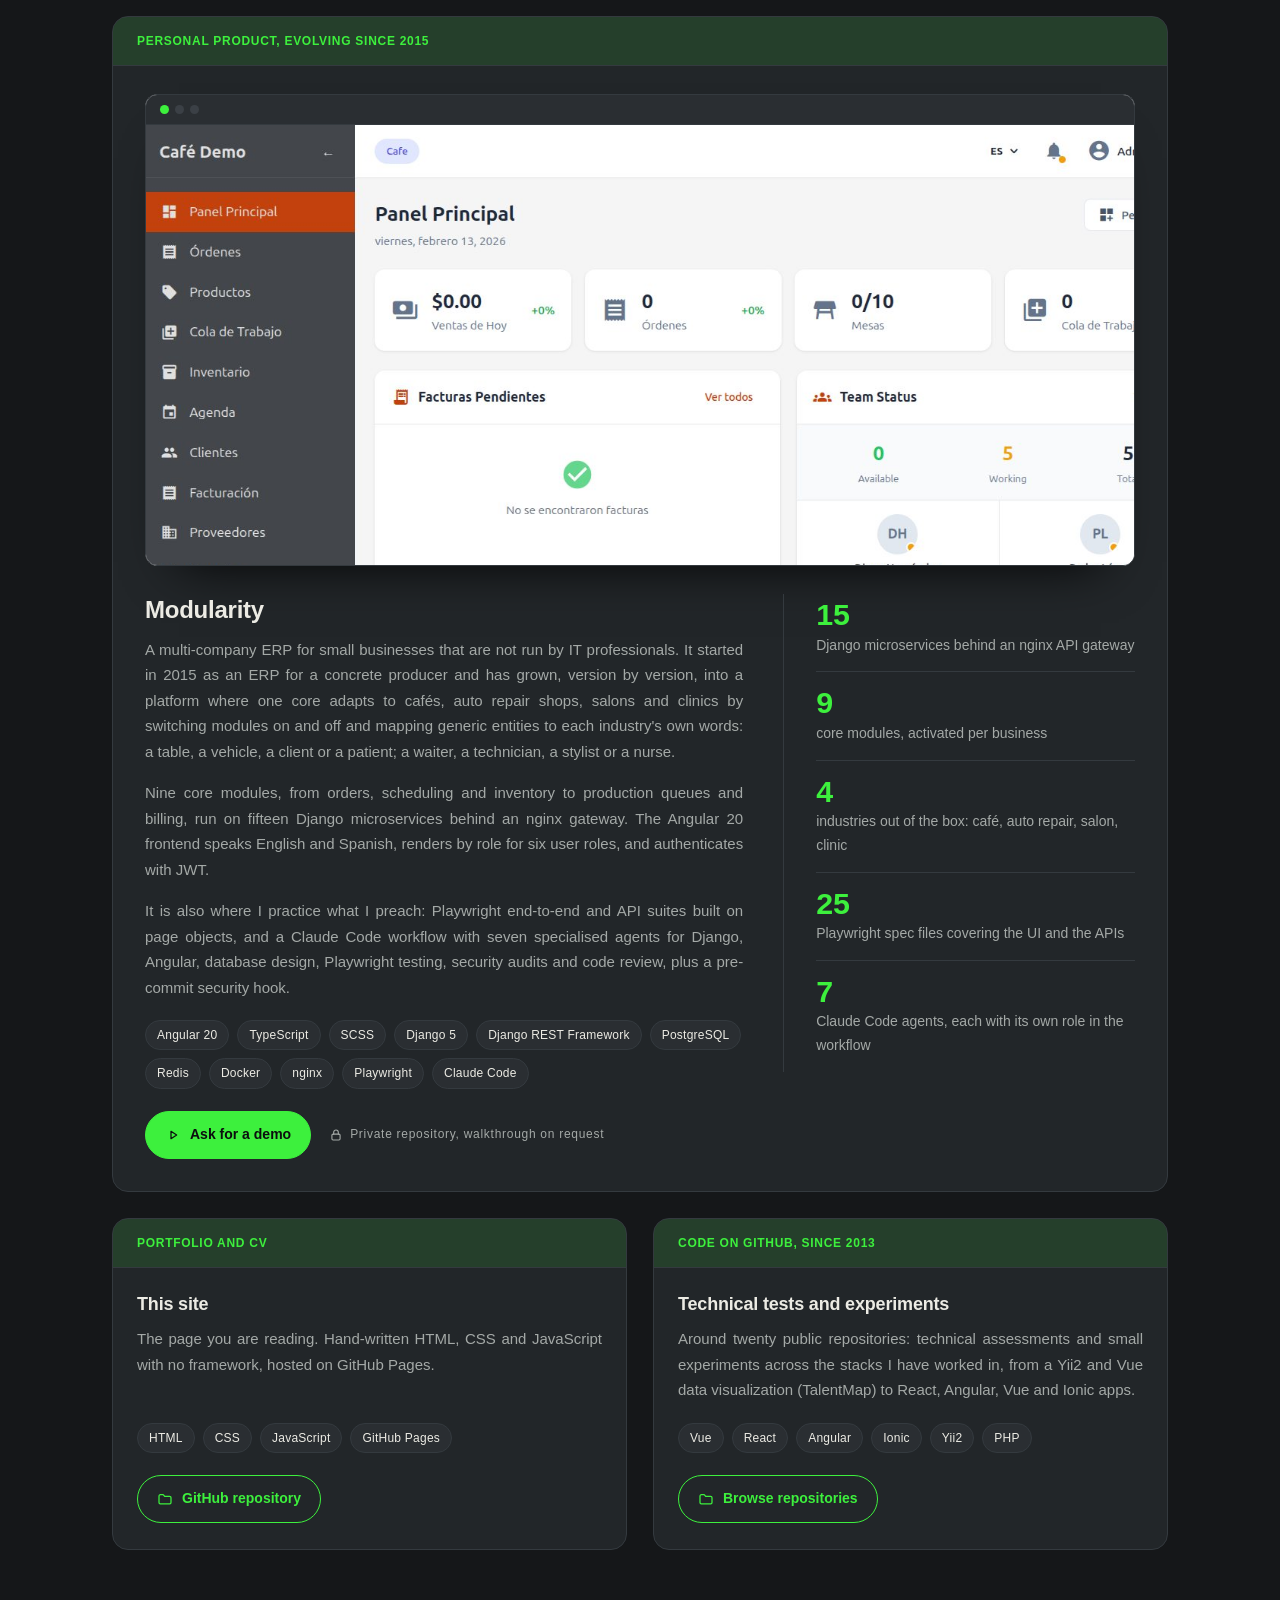
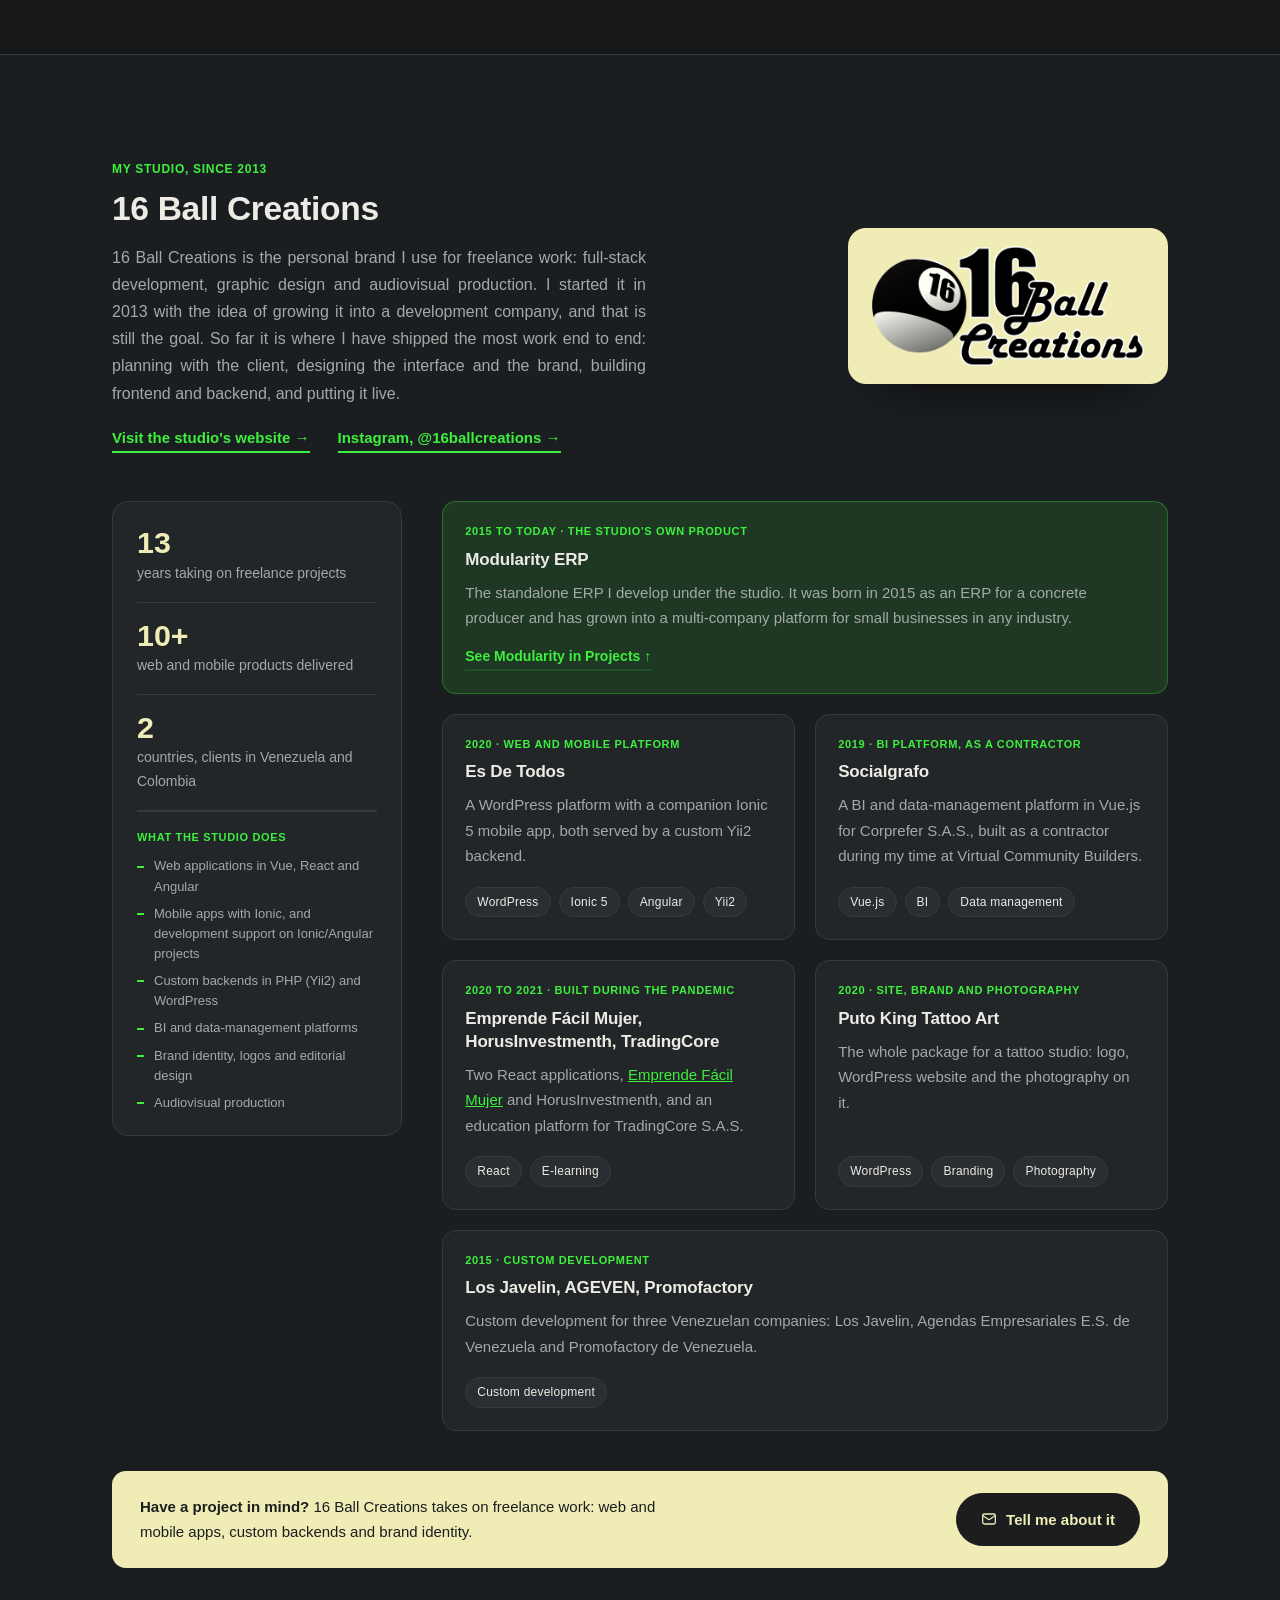
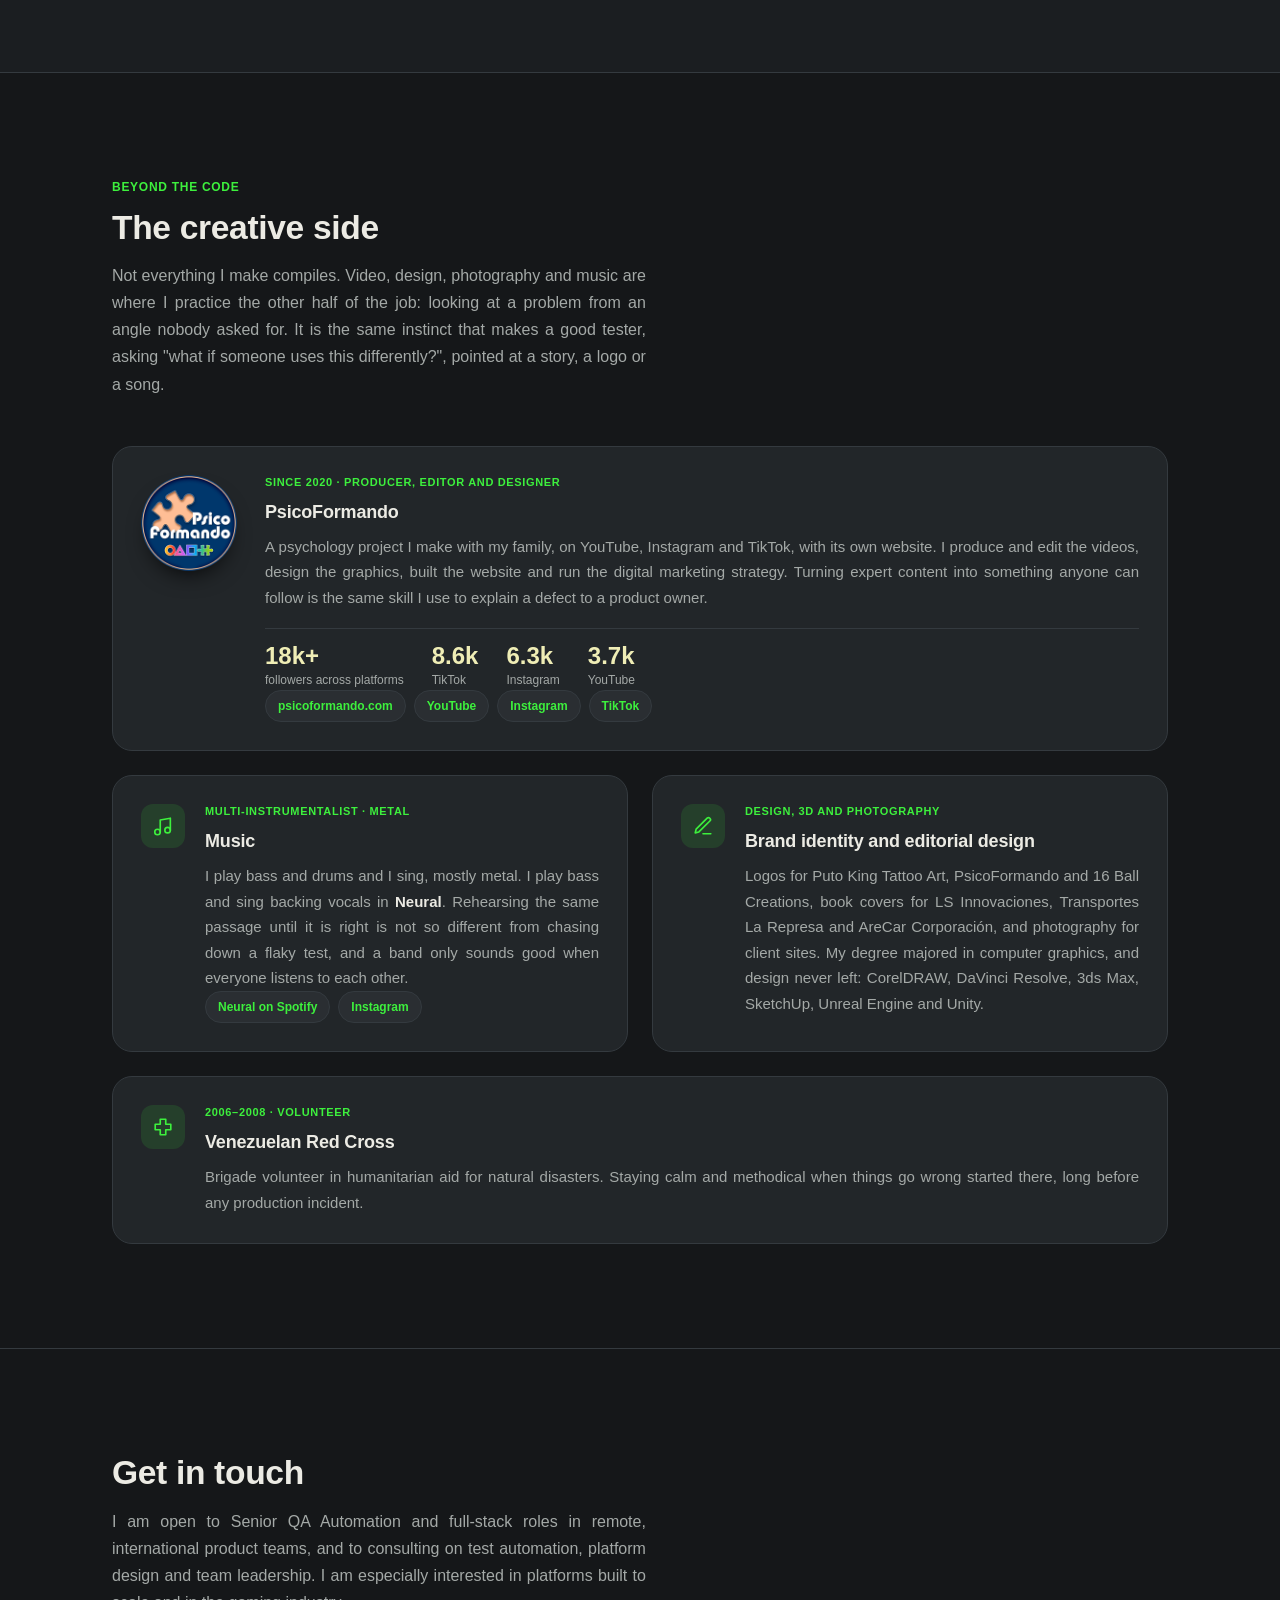
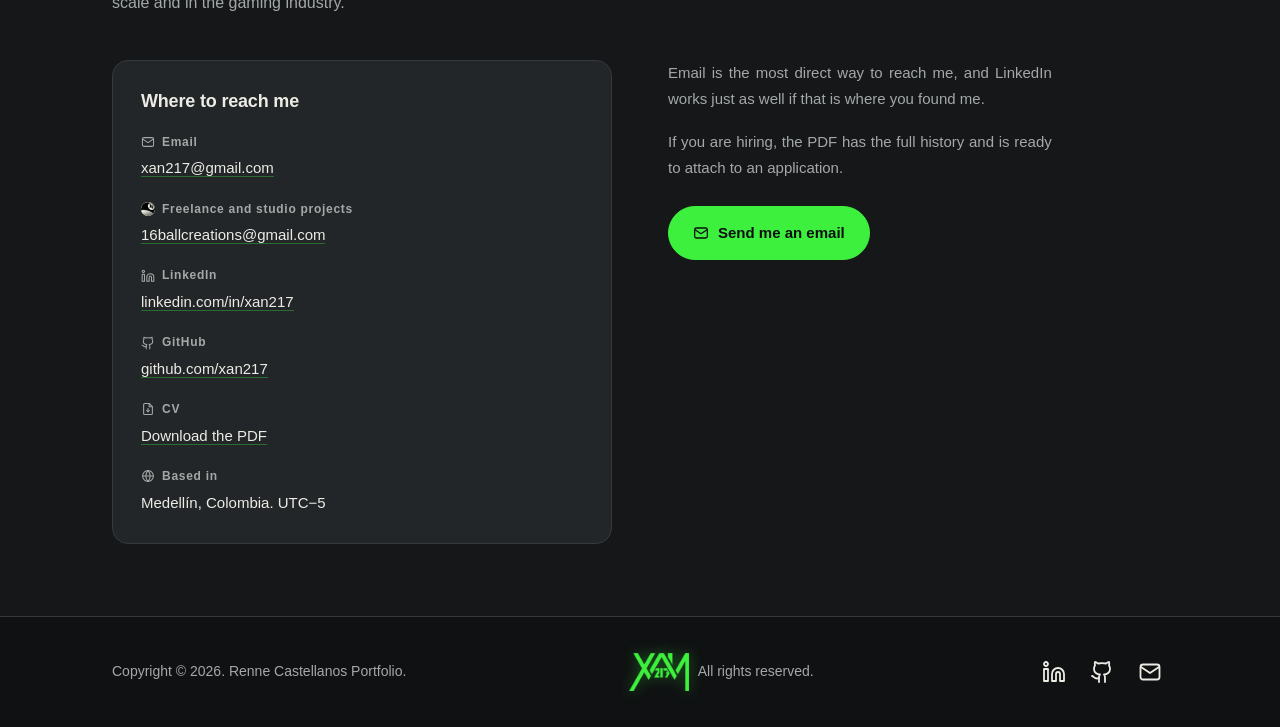
==== commit 73430ec6: "Put the xan217 mark on the portfolio The logo replaces the pool ball in the header and the footer, b" ====
--- a/index.html
+++ b/index.html
@@ -10,18 +10,18 @@
 <meta property="og:description" content="Full-stack developer since 2012, now building QA processes and test automation with Playwright, Cypress, TypeScript and AI agents.">
 <meta property="og:url" content="https://xan217.github.io/portfolio/">
 <link rel="canonical" href="https://xan217.github.io/portfolio/">
-<link rel="icon" href="assets/img/favicon.svg" type="image/svg+xml">
+<link rel="icon" href="assets/img/favicon.png?v=20260921a" type="image/png">
 <link rel="preconnect" href="https://fonts.googleapis.com">
 <link rel="preconnect" href="https://fonts.gstatic.com" crossorigin>
 <link href="https://fonts.googleapis.com/css2?family=Sedgwick+Ave+Display&display=swap" rel="stylesheet">
 <meta name="theme-color" content="#151719">
-<link rel="stylesheet" href="assets/css/styles.css?v=20260911f">
+<link rel="stylesheet" href="assets/css/styles.css?v=20260921a">
 </head>
 <body>
 
 <header class="site-header" id="siteHeader">
   <div class="wrap header-inner">
-    <a class="monogram" href="#top"><svg class="mark" viewBox="0 0 32 32" width="30" height="30" aria-hidden="true" focusable="false" fill="none" stroke="currentColor" stroke-width="2.6" stroke-linecap="round" stroke-linejoin="round"><circle cx="16" cy="16" r="13" fill="currentColor" stroke="none"/><circle class="mark-patch" cx="16" cy="16" r="8" stroke="none"/><path d="M12.3 16.2l2.4 2.5 4.9-5.7" stroke-width="2.3"/><circle cx="8.6" cy="8.6" r="1.7" fill="#ffffff" opacity=".45" stroke="none"/></svg><em>Portfolio</em></a>
+    <a class="monogram" href="#top"><span class="mark-tag" aria-hidden="true"><span class="brand-mark"></span></span><em>Portfolio</em></a>
     <nav class="nav" aria-label="Main">
       <a href="#about">About</a>
       <a href="#experience">Experience</a>
@@ -628,7 +628,7 @@
 <footer class="site-footer">
   <div class="wrap footer-inner">
     <span>Copyright &copy; 2026. Renne Castellanos Portfolio.</span>
-    <span class="footer-mid"><svg class="footer-mark" viewBox="0 0 32 32" width="38" height="38" aria-hidden="true" focusable="false" fill="none" stroke="currentColor" stroke-width="2.6" stroke-linecap="round" stroke-linejoin="round"><circle cx="16" cy="16" r="13" fill="currentColor" stroke="none"/><circle class="mark-patch" cx="16" cy="16" r="8" stroke="none"/><path d="M12.3 16.2l2.4 2.5 4.9-5.7" stroke-width="2.3"/><circle cx="8.6" cy="8.6" r="1.7" fill="#ffffff" opacity=".45" stroke="none"/></svg>All rights reserved.</span>
+    <span class="footer-mid"><span class="mark-tag" aria-hidden="true"><span class="brand-mark brand-mark-lg"></span></span>All rights reserved.</span>
     <div class="footer-links">
       <a class="social" href="https://www.linkedin.com/in/xan217/" aria-label="LinkedIn" title="LinkedIn" rel="noopener noreferrer"><svg class="social-icon" viewBox="0 0 24 24" aria-hidden="true" focusable="false" fill="none" stroke="currentColor" stroke-width="1.8" stroke-linecap="round" stroke-linejoin="round"><path d="M16 8a6 6 0 0 1 6 6v7h-4v-7a2 2 0 0 0-4 0v7h-4v-7a6 6 0 0 1 6-6z"/><rect width="4" height="12" x="2" y="9"/><circle cx="4" cy="4" r="2"/></svg></a>
       <a class="social" href="https://github.com/xan217" aria-label="GitHub" title="GitHub" rel="noopener noreferrer"><svg class="social-icon" viewBox="0 0 24 24" aria-hidden="true" focusable="false" fill="none" stroke="currentColor" stroke-width="1.8" stroke-linecap="round" stroke-linejoin="round"><path d="M15 22v-4a4.8 4.8 0 0 0-1-3.5c3 0 6-2 6-5.5.08-1.25-.27-2.48-1-3.5.28-1.15.28-2.35 0-3.5 0 0-1 0-3 1.5-2.64-.5-5.36-.5-8 0C6 2 5 2 5 2c-.3 1.15-.3 2.35 0 3.5A5.4 5.4 0 0 0 4 9c0 3.5 3 5.5 6 5.5-.39.49-.68 1.05-.85 1.65-.17.6-.22 1.23-.15 1.85v4"/><path d="M9 18c-4.51 2-5-2-7-2"/></svg></a>
@@ -639,6 +639,6 @@
 
 <a class="sticky-cta" id="stickyCta" href="#contact"><svg class="btn-icon" viewBox="0 0 24 24" width="16" height="16" aria-hidden="true" focusable="false" fill="none" stroke="currentColor" stroke-width="1.9" stroke-linecap="round" stroke-linejoin="round"><path d="M20.5 12.4c0 3.9-3.8 7-8.5 7-.9 0-1.8-.1-2.6-.3L4 20.5l1.4-3.5C4 15.8 3.5 14.2 3.5 12.4c0-3.9 3.8-7 8.5-7s8.5 3.1 8.5 7z"/></svg>Get in touch</a>
 
-<script src="assets/js/main.js?v=20260911f" defer></script>
+<script src="assets/js/main.js?v=20260921a" defer></script>
 </body>
 </html>
--- a/assets/css/styles.css
+++ b/assets/css/styles.css
@@ -69,11 +69,24 @@
   text-decoration:none;display:inline-flex;align-items:center;gap:10px;
 }
 .monogram em{font-style:normal}
-.monogram .mark{width:30px;height:30px;flex:none;display:block;color:var(--green);filter:drop-shadow(0 0 6px var(--green-glow));transition:color .2s ease}
-.monogram:hover .mark{color:var(--green-hi)}
-/* the number patch is knocked out of the ball, so it takes the ground colour */
-.mark-patch{fill:var(--bg)}
-.site-footer .mark-patch{fill:#0f1112}
+/* the xan217 tag, my own mark: a single image tinted through a mask, so it
+   takes the neon green here and the ground colour anywhere else */
+.brand-mark{
+  display:block;flex:none;width:52px;height:33px;
+  background:url("../img/xan217-mark.png") center/contain no-repeat;
+}
+@supports ((mask-image:url("")) or (-webkit-mask-image:url(""))){
+  .brand-mark{
+    background:currentColor;
+    -webkit-mask:url("../img/xan217-mark.png") center/contain no-repeat;
+    mask:url("../img/xan217-mark.png") center/contain no-repeat;
+  }
+}
+.brand-mark-lg{width:60px;height:38px}
+/* the glow lives on the wrapper: a filter on the mark itself would be masked away */
+.mark-tag{display:inline-flex;flex:none;filter:drop-shadow(0 0 7px var(--green-glow))}
+.monogram .brand-mark{color:var(--green);transition:color .2s ease}
+.monogram:hover .brand-mark{color:var(--green-hi)}
 .nav{display:flex;gap:28px;align-items:center}
 .nav a{font-size:.9375rem;color:var(--text-soft);text-decoration:none;padding:4px 0;transition:color .2s ease}
 .nav a:not(.nav-page){position:relative}
@@ -111,8 +124,19 @@
 .btn-ghost:hover{background:var(--green-dim);transform:translateY(-1px)}
 
 /* ---------- hero ---------- */
-.hero{padding:calc(var(--header-h) + 88px) 0 96px;background:radial-gradient(ellipse 60% 70% at 85% 20%,rgba(61,240,61,.07),transparent 70%)}
-.hero-grid{display:grid;grid-template-columns:1.05fr .95fr;gap:72px;align-items:start}
+.hero{
+  position:relative;overflow:hidden;padding:calc(var(--header-h) + 88px) 0 96px;
+  background:radial-gradient(ellipse 60% 70% at 85% 20%,rgba(61,240,61,.07),transparent 70%);
+}
+/* the tag sprayed on the wall behind everything, barely there */
+.hero::after{
+  content:"";position:absolute;right:-2%;bottom:-5%;z-index:0;pointer-events:none;
+  width:min(560px,46vw);height:calc(min(560px,46vw) / 1.581);
+  background:var(--green);opacity:.05;
+  -webkit-mask:url("../img/xan217-mark.png") center/contain no-repeat;
+  mask:url("../img/xan217-mark.png") center/contain no-repeat;
+}
+.hero-grid{position:relative;z-index:1;display:grid;grid-template-columns:1.05fr .95fr;gap:72px;align-items:start}
 /* the name is a tag: a street-graffiti hand, sprayed in neon */
 .hero h1{
   font-family:var(--font-name);font-weight:400;font-size:clamp(3.2rem,7.6vw,5.4rem);
@@ -417,7 +441,7 @@
 .site-footer{background:#0f1112;color:var(--text-soft);padding:36px 0;font-size:.875rem;border-top:1px solid var(--line)}
 .footer-inner{display:flex;justify-content:space-between;align-items:center;gap:20px;flex-wrap:wrap}
 .footer-mid{display:inline-flex;align-items:center;gap:9px}
-.footer-mark{flex:none;color:var(--green)}
+.site-footer .brand-mark{color:var(--green)}
 .footer-links{display:flex;gap:12px;flex-wrap:wrap}
 .footer-links .social{
   display:inline-flex;align-items:center;justify-content:center;padding:6px;border-radius:999px;
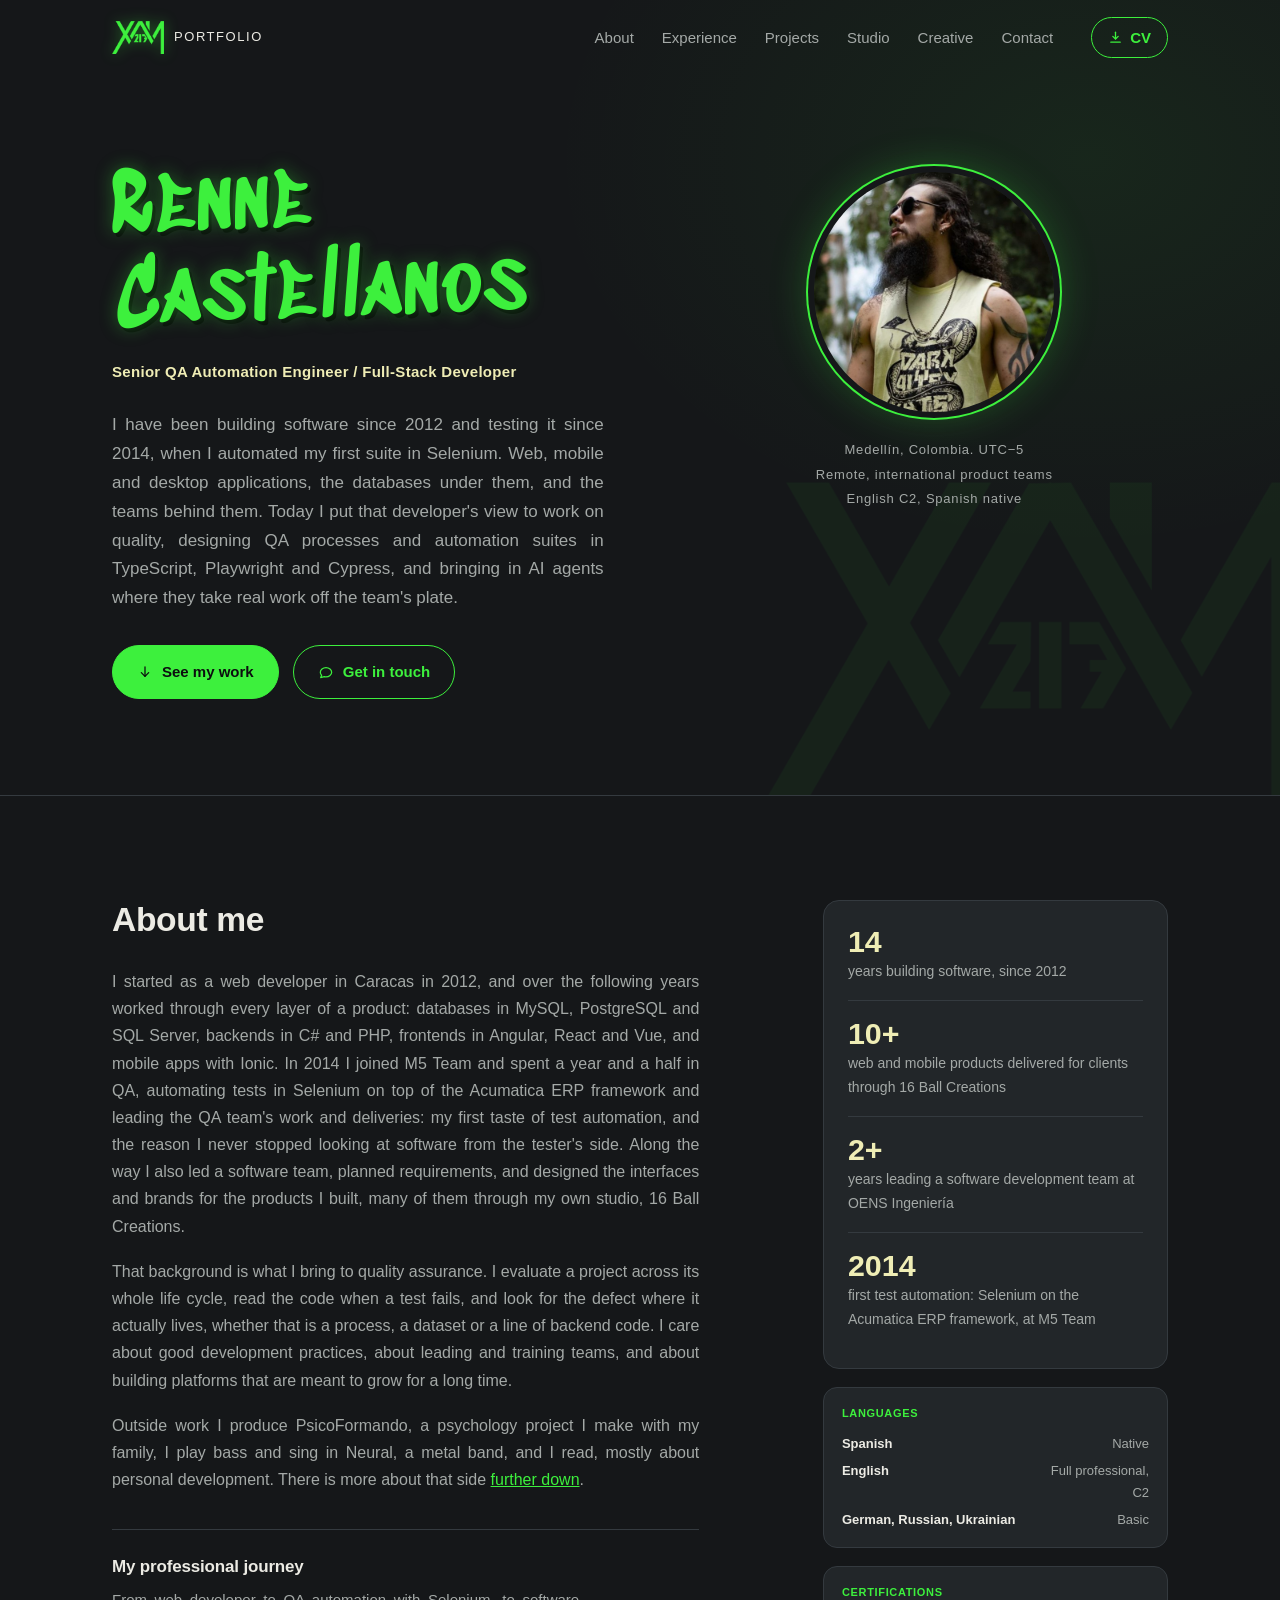
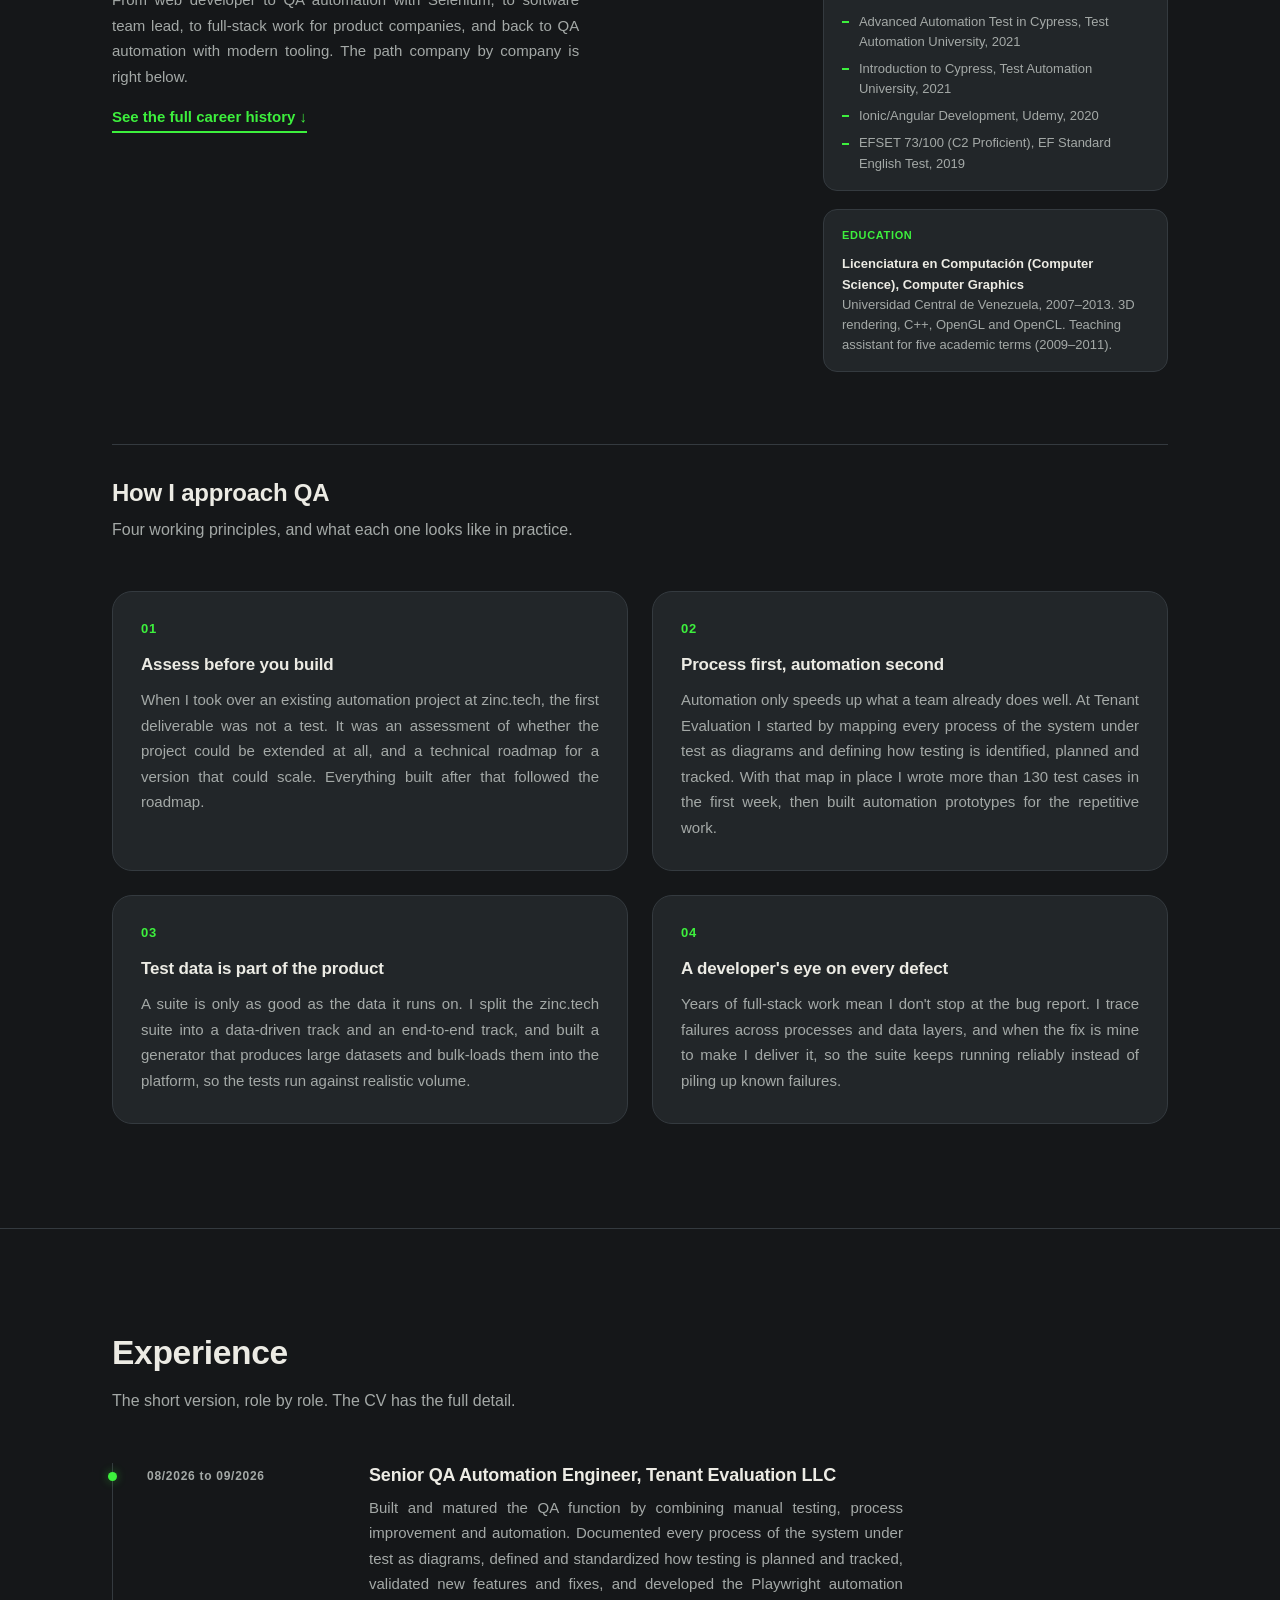
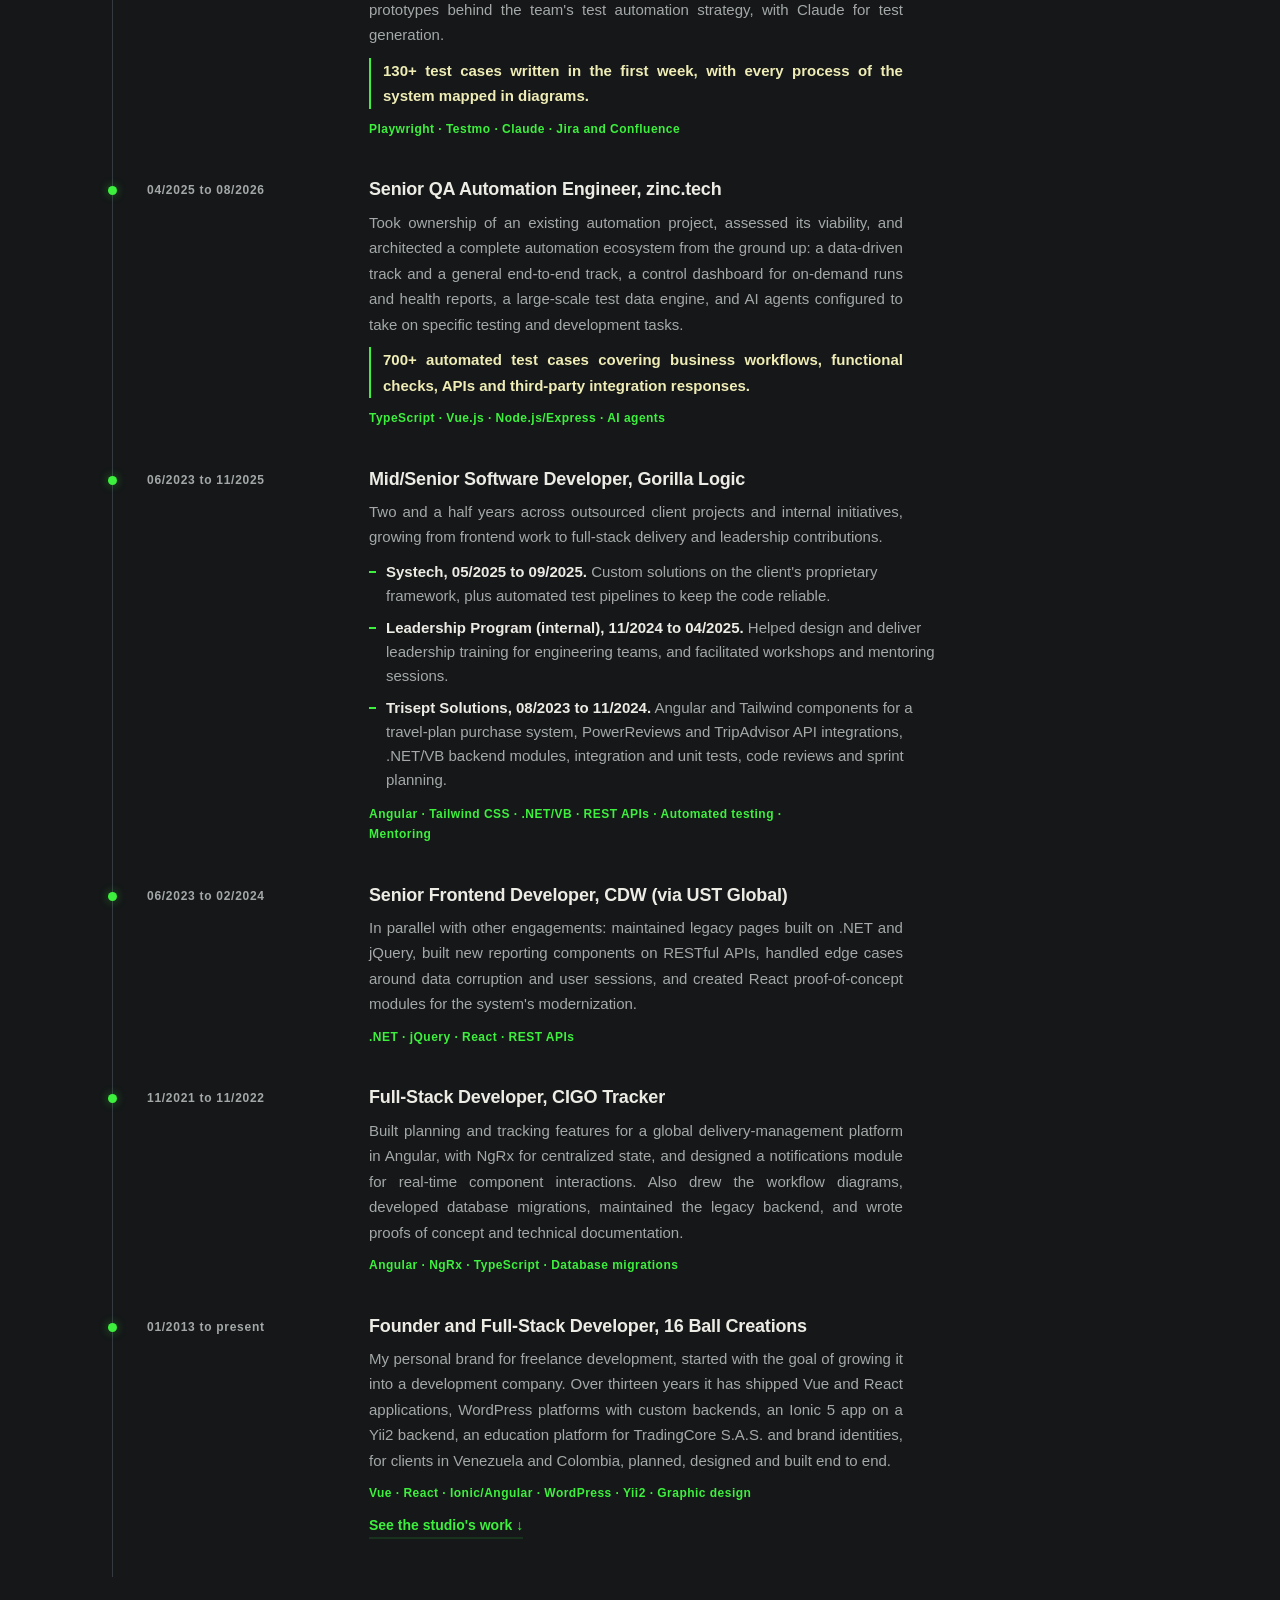
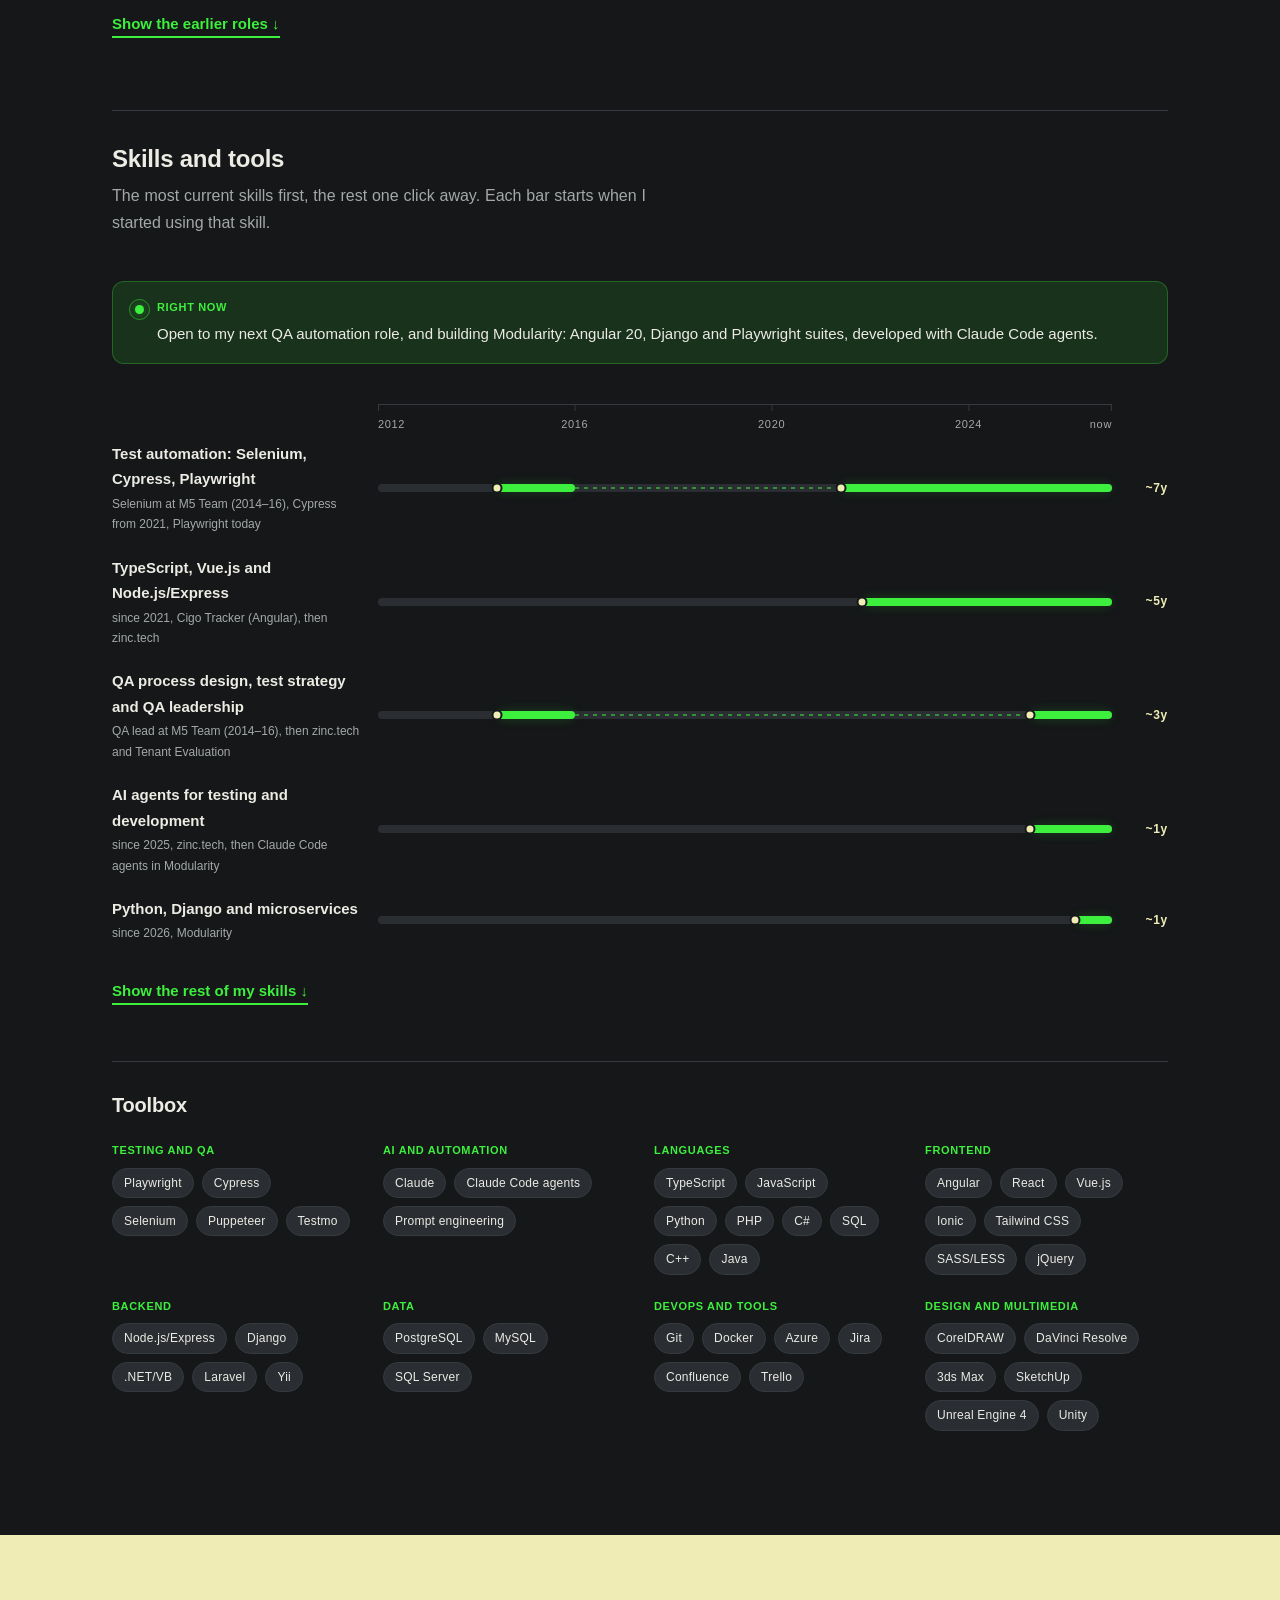
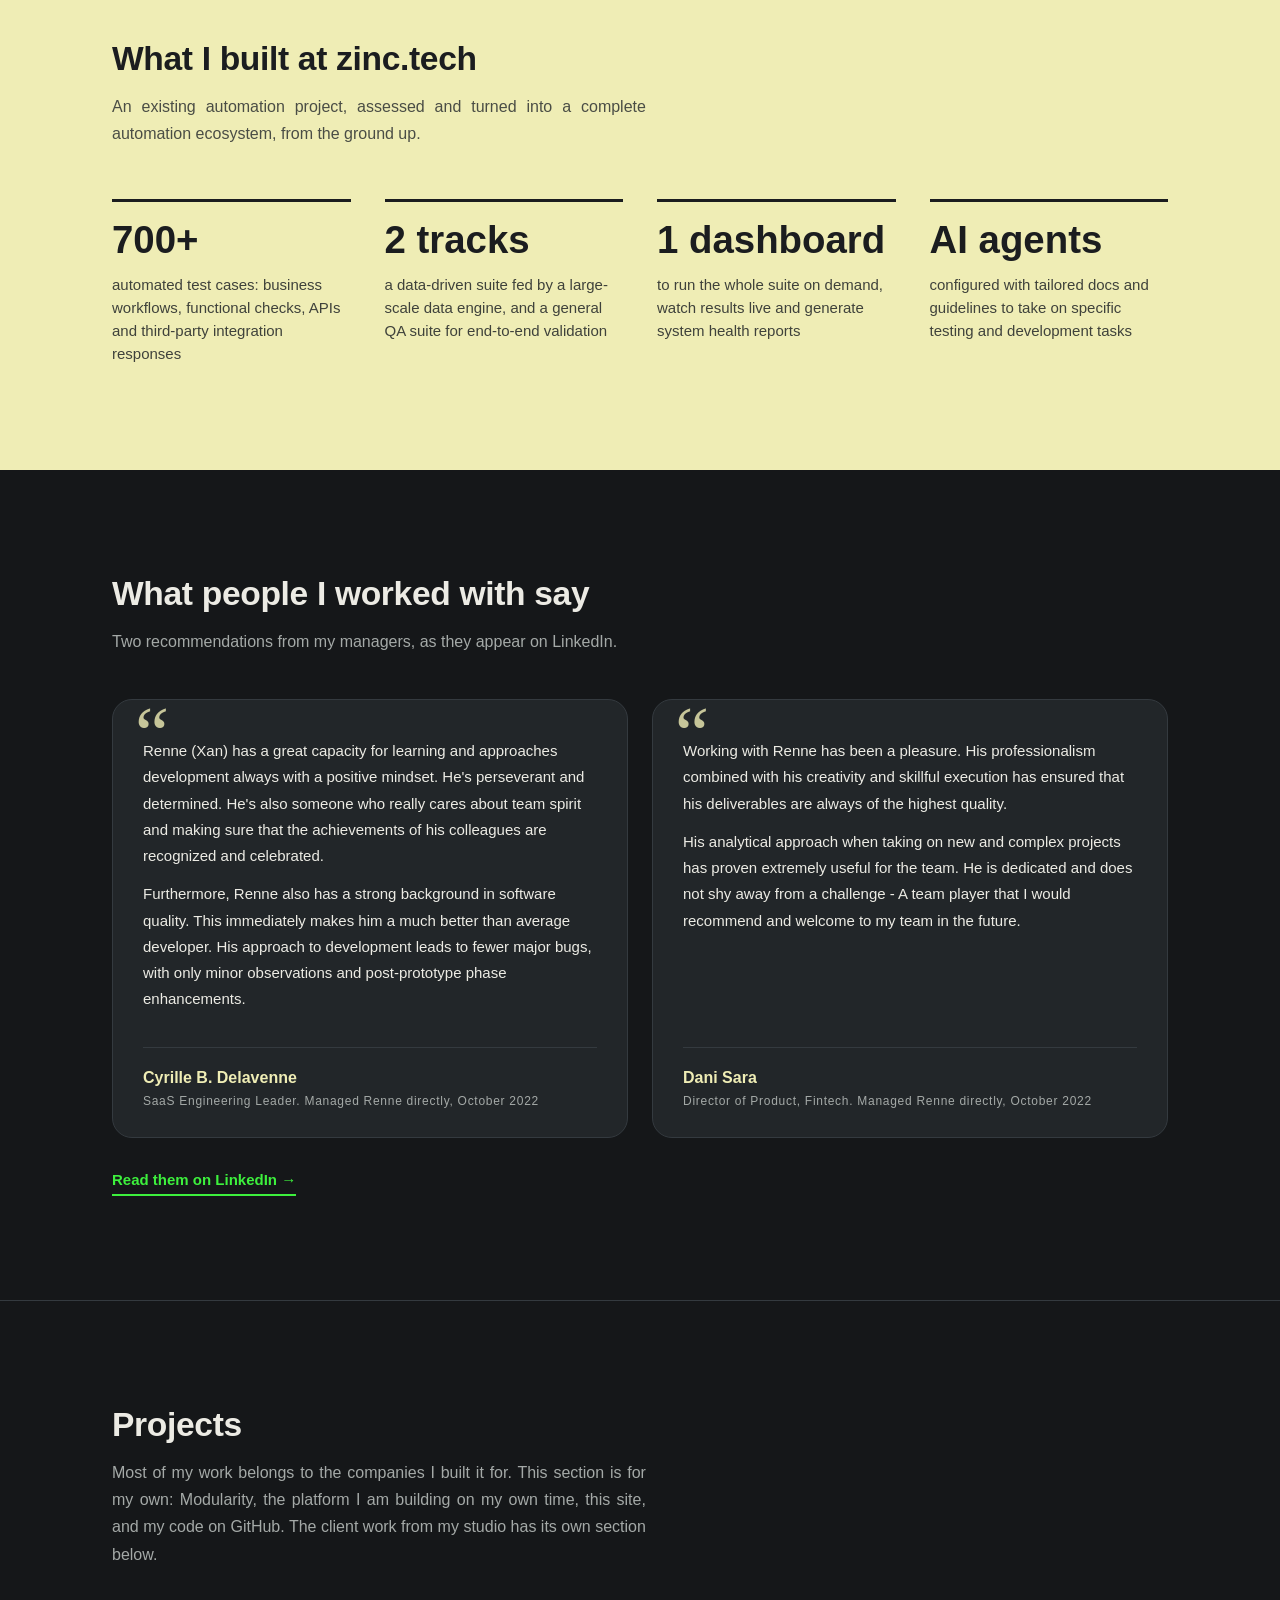
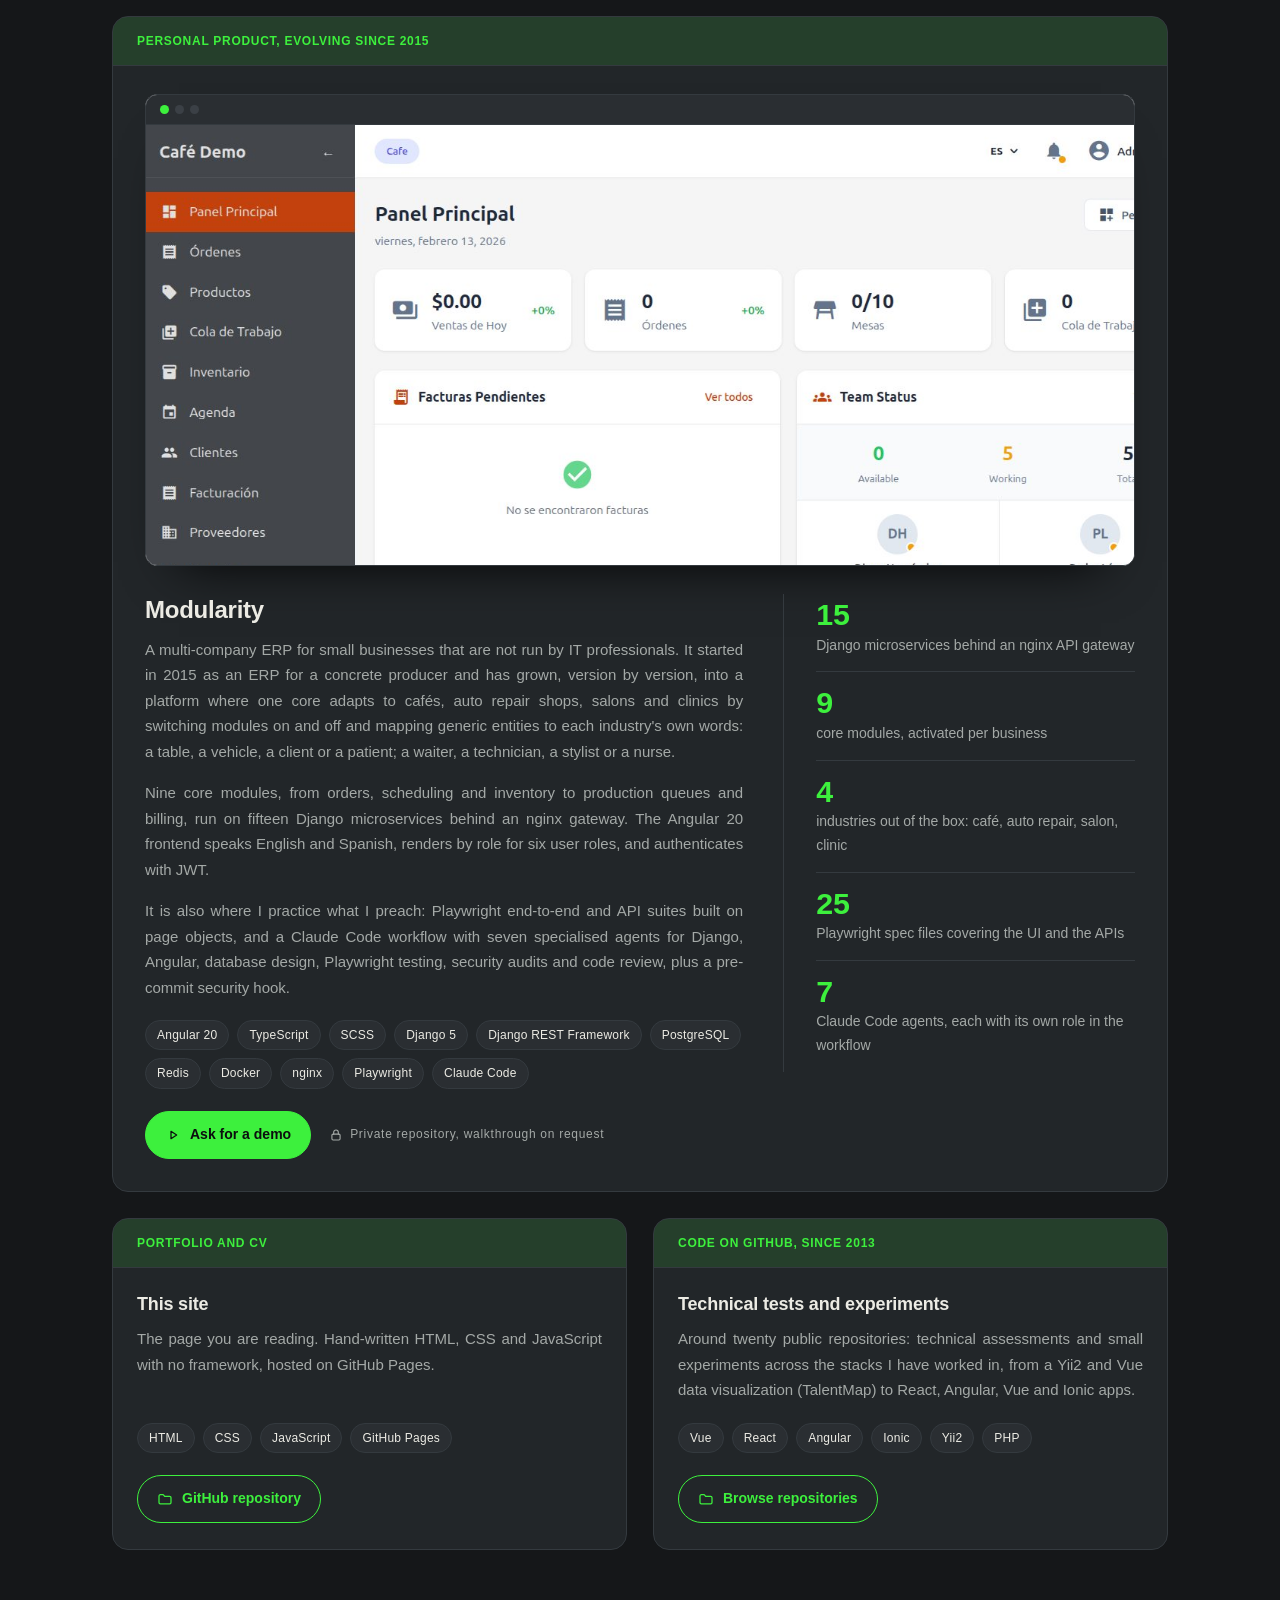
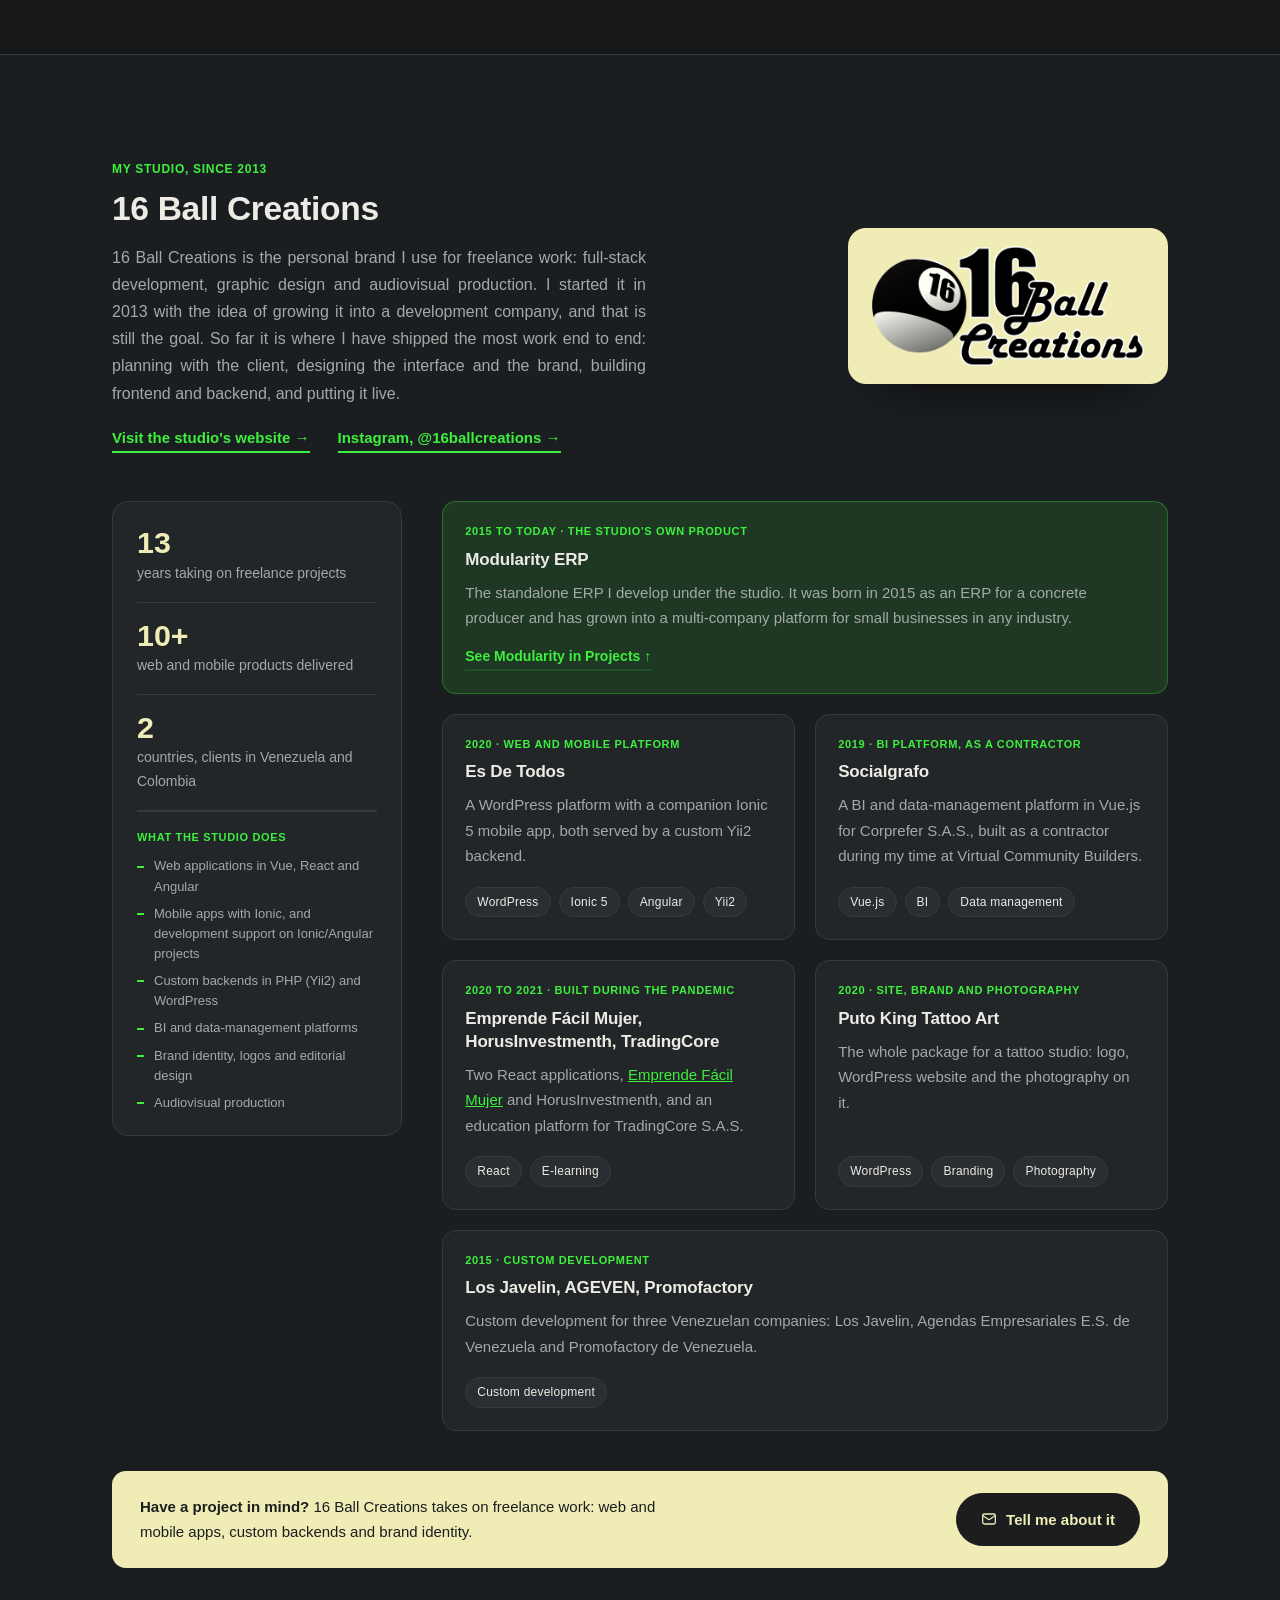
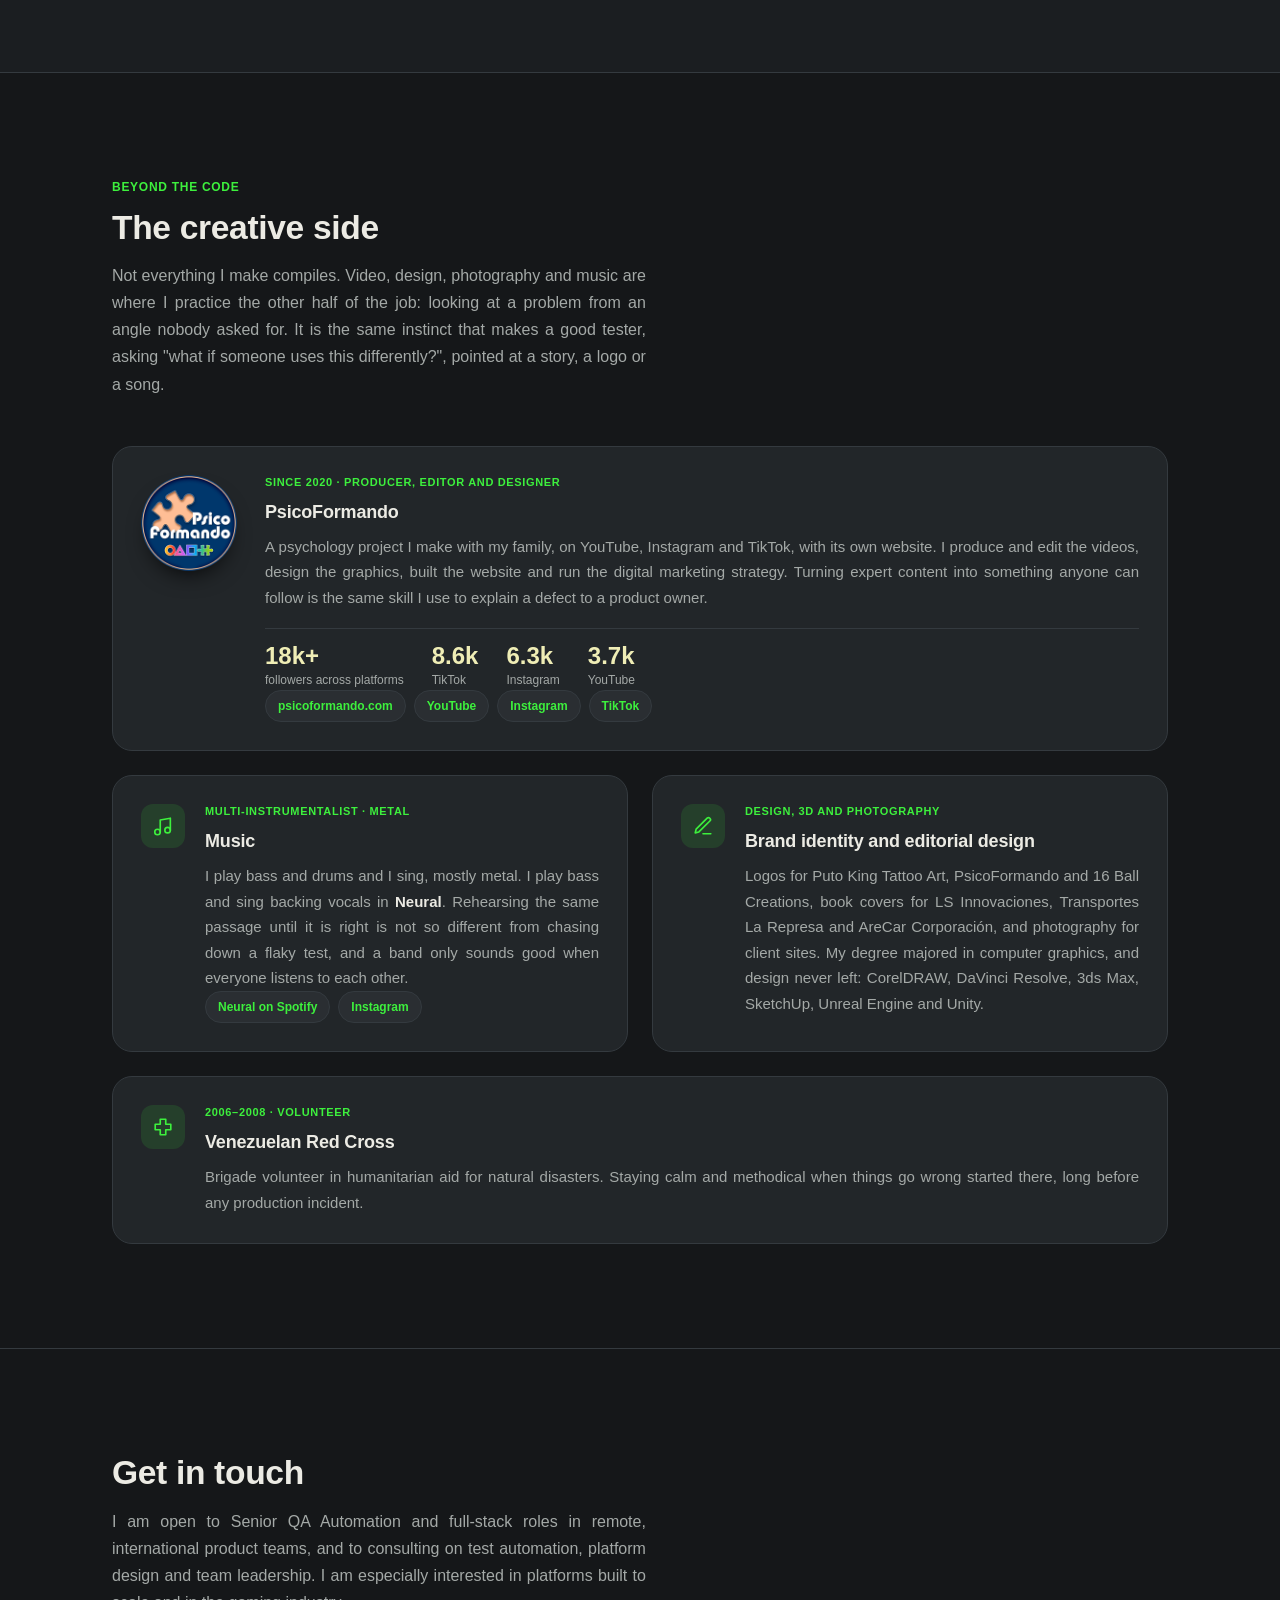
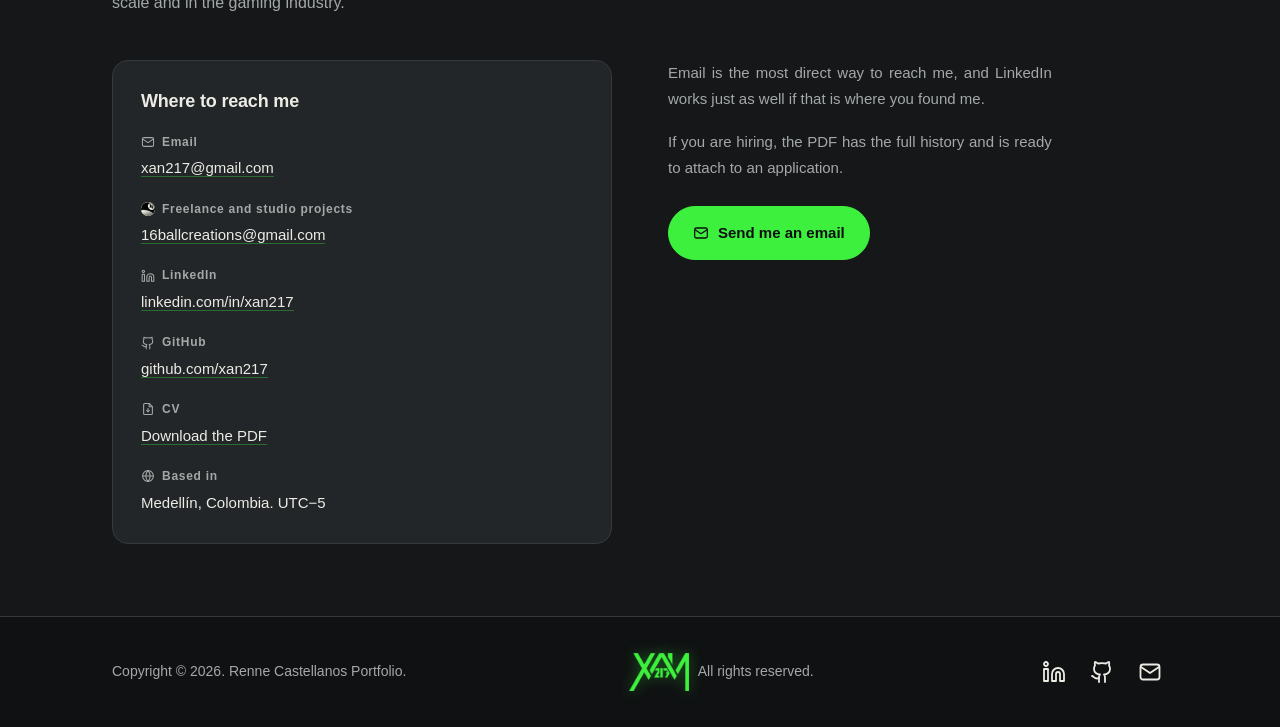
==== commit ae460a64: "A menu for the phone, instead of a strip that scrolls sideways Below 640px the sections used to live" ====
--- a/index.html
+++ b/index.html
@@ -10,19 +10,22 @@
 <meta property="og:description" content="Full-stack developer since 2012, now building QA processes and test automation with Playwright, Cypress, TypeScript and AI agents.">
 <meta property="og:url" content="https://xan217.github.io/portfolio/">
 <link rel="canonical" href="https://xan217.github.io/portfolio/">
-<link rel="icon" href="assets/img/favicon.png?v=20260921a" type="image/png">
+<link rel="icon" href="assets/img/favicon.png?v=20260921b" type="image/png">
 <link rel="preconnect" href="https://fonts.googleapis.com">
 <link rel="preconnect" href="https://fonts.gstatic.com" crossorigin>
 <link href="https://fonts.googleapis.com/css2?family=Sedgwick+Ave+Display&display=swap" rel="stylesheet">
 <meta name="theme-color" content="#151719">
-<link rel="stylesheet" href="assets/css/styles.css?v=20260921a">
+<link rel="stylesheet" href="assets/css/styles.css?v=20260921c">
 </head>
 <body>
 
 <header class="site-header" id="siteHeader">
   <div class="wrap header-inner">
     <a class="monogram" href="#top"><span class="mark-tag" aria-hidden="true"><span class="brand-mark"></span></span><em>Portfolio</em></a>
-    <nav class="nav" aria-label="Main">
+    <button class="menu-btn" id="menuBtn" type="button" aria-expanded="false" aria-controls="siteNav" aria-label="Open the menu">
+      <span class="menu-bars" aria-hidden="true"></span>
+    </button>
+    <nav class="nav" id="siteNav" aria-label="Main">
       <a href="#about">About</a>
       <a href="#experience">Experience</a>
       <a href="#projects">Projects</a>
@@ -639,6 +642,6 @@
 
 <a class="sticky-cta" id="stickyCta" href="#contact"><svg class="btn-icon" viewBox="0 0 24 24" width="16" height="16" aria-hidden="true" focusable="false" fill="none" stroke="currentColor" stroke-width="1.9" stroke-linecap="round" stroke-linejoin="round"><path d="M20.5 12.4c0 3.9-3.8 7-8.5 7-.9 0-1.8-.1-2.6-.3L4 20.5l1.4-3.5C4 15.8 3.5 14.2 3.5 12.4c0-3.9 3.8-7 8.5-7s8.5 3.1 8.5 7z"/></svg>Get in touch</a>
 
-<script src="assets/js/main.js?v=20260921a" defer></script>
+<script src="assets/js/main.js?v=20260921c" defer></script>
 </body>
 </html>
--- a/assets/css/styles.css
+++ b/assets/css/styles.css
@@ -87,6 +87,15 @@
 .mark-tag{display:inline-flex;flex:none;filter:drop-shadow(0 0 7px var(--green-glow))}
 .monogram .brand-mark{color:var(--green);transition:color .2s ease}
 .monogram:hover .brand-mark{color:var(--green-hi)}
+/* the menu button exists only where the bar can no longer hold the sections */
+.menu-btn{display:none}
+.menu-bars{position:relative;display:block;width:20px;height:2px;background:currentColor;border-radius:2px}
+.menu-bars::before,.menu-bars::after{
+  content:"";position:absolute;left:0;width:20px;height:2px;background:currentColor;border-radius:2px;
+  transition:transform .22s ease-out;
+}
+.menu-bars::before{top:-6px}
+.menu-bars::after{top:6px}
 .nav{display:flex;gap:28px;align-items:center}
 .nav a{font-size:.9375rem;color:var(--text-soft);text-decoration:none;padding:4px 0;transition:color .2s ease}
 .nav a:not(.nav-page){position:relative}
@@ -520,10 +529,51 @@
   .studio-cta{padding:20px}
   .btn{width:100%}
   .monogram em{display:none}
-  .nav{gap:16px;overflow-x:auto;scrollbar-width:none;max-width:calc(100% - 46px)}
-  .nav::-webkit-scrollbar{display:none}
-  .nav a{font-size:.8125rem;white-space:nowrap}
+  /* the word is gone and the mark carries the brand alone, so it drops the
+     217, which turns to mush at this size */
+  .monogram .brand-mark{
+    -webkit-mask-image:url("../img/xan217-mark-plain.png");
+    mask-image:url("../img/xan217-mark-plain.png");
+  }
+  @supports not ((mask-image:url("")) or (-webkit-mask-image:url(""))){
+    .monogram .brand-mark{background-image:url("../img/xan217-mark-plain.png")}
+  }
+  .menu-btn{
+    display:inline-flex;align-items:center;justify-content:center;
+    width:44px;height:44px;margin-right:-10px;padding:0;
+    border:0;background:transparent;color:var(--text);cursor:pointer;
+  }
+  /* the sections move into a panel hanging from the header: absolute, because
+     once the header is stuck it carries a backdrop filter and would become the
+     frame for anything fixed inside it */
+  .nav{
+    position:absolute;top:100%;left:0;right:0;z-index:59;
+    height:calc(100vh - var(--header-h));
+    height:calc(100dvh - var(--header-h));
+    flex-direction:column;align-items:stretch;gap:0;
+    padding:8px 20px 40px;background:var(--bg);
+    overflow-y:auto;overscroll-behavior:contain;
+    opacity:0;visibility:hidden;transform:translateY(-8px);
+    transition:opacity .22s ease-out,transform .22s ease-out,visibility .22s;
+  }
+  .nav a{font-size:1.1875rem;color:var(--text);padding:17px 2px;border-bottom:1px solid var(--line)}
+  .nav a.is-active{color:var(--green)}
+  /* the sprayed underline belongs to the bar, not to a list */
+  .nav a:not(.nav-page)::after{display:none}
+  .nav .nav-page{
+    justify-content:center;margin:26px 0 0;padding:15px 18px;font-size:1rem;
+    border-bottom-color:var(--green);
+  }
+  .is-menu .nav{opacity:1;visibility:visible;transform:none}
+  /* the page behind stays put while the panel is open */
+  html.is-menu{overflow:hidden}
+  /* the bars cross when the panel is open */
+  .is-menu .menu-bars{background:transparent}
+  .is-menu .menu-bars::before{transform:translateY(6px) rotate(45deg)}
+  .is-menu .menu-bars::after{transform:translateY(-6px) rotate(-45deg)}
   .sticky-cta{right:16px;bottom:16px;padding:11px 16px}
+  /* the floating button would sit on top of the open panel */
+  .is-menu .sticky-cta{opacity:0;pointer-events:none}
 }
 @media (prefers-reduced-motion:reduce){
   html{scroll-behavior:auto}
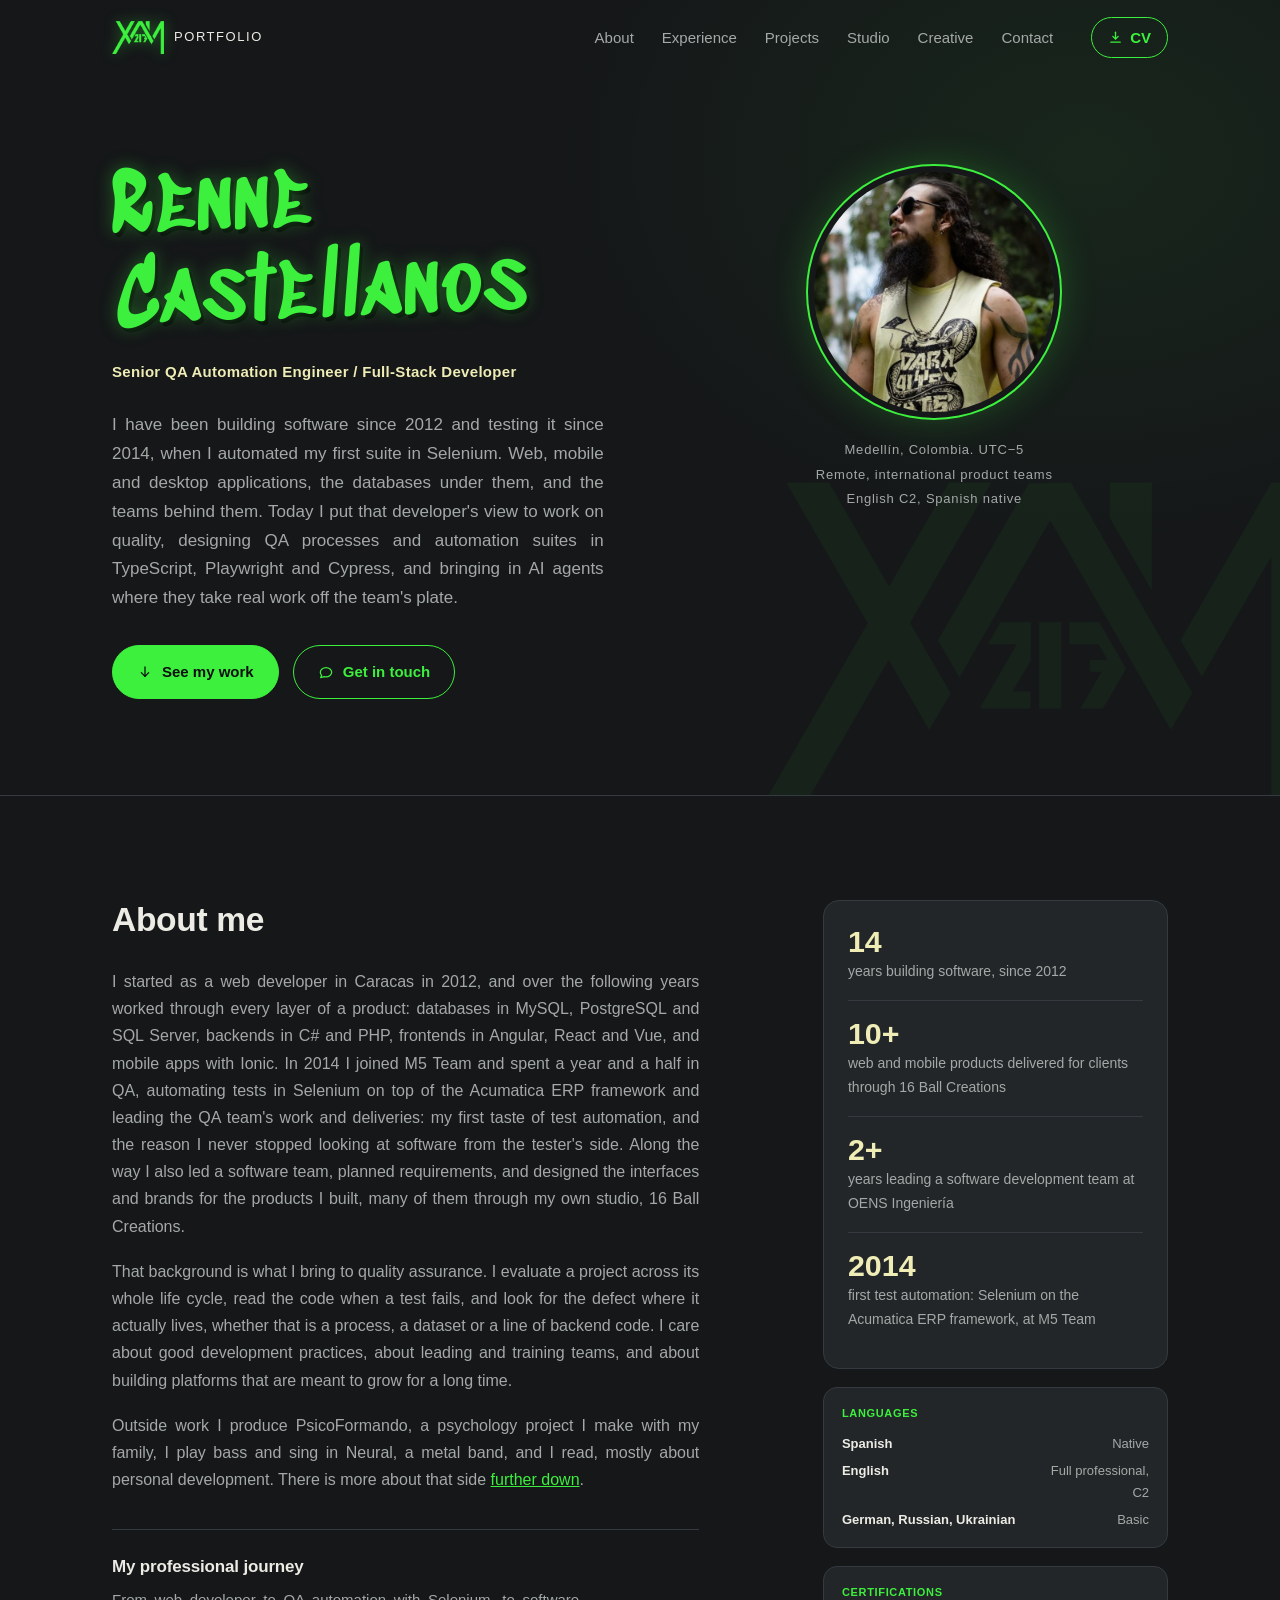
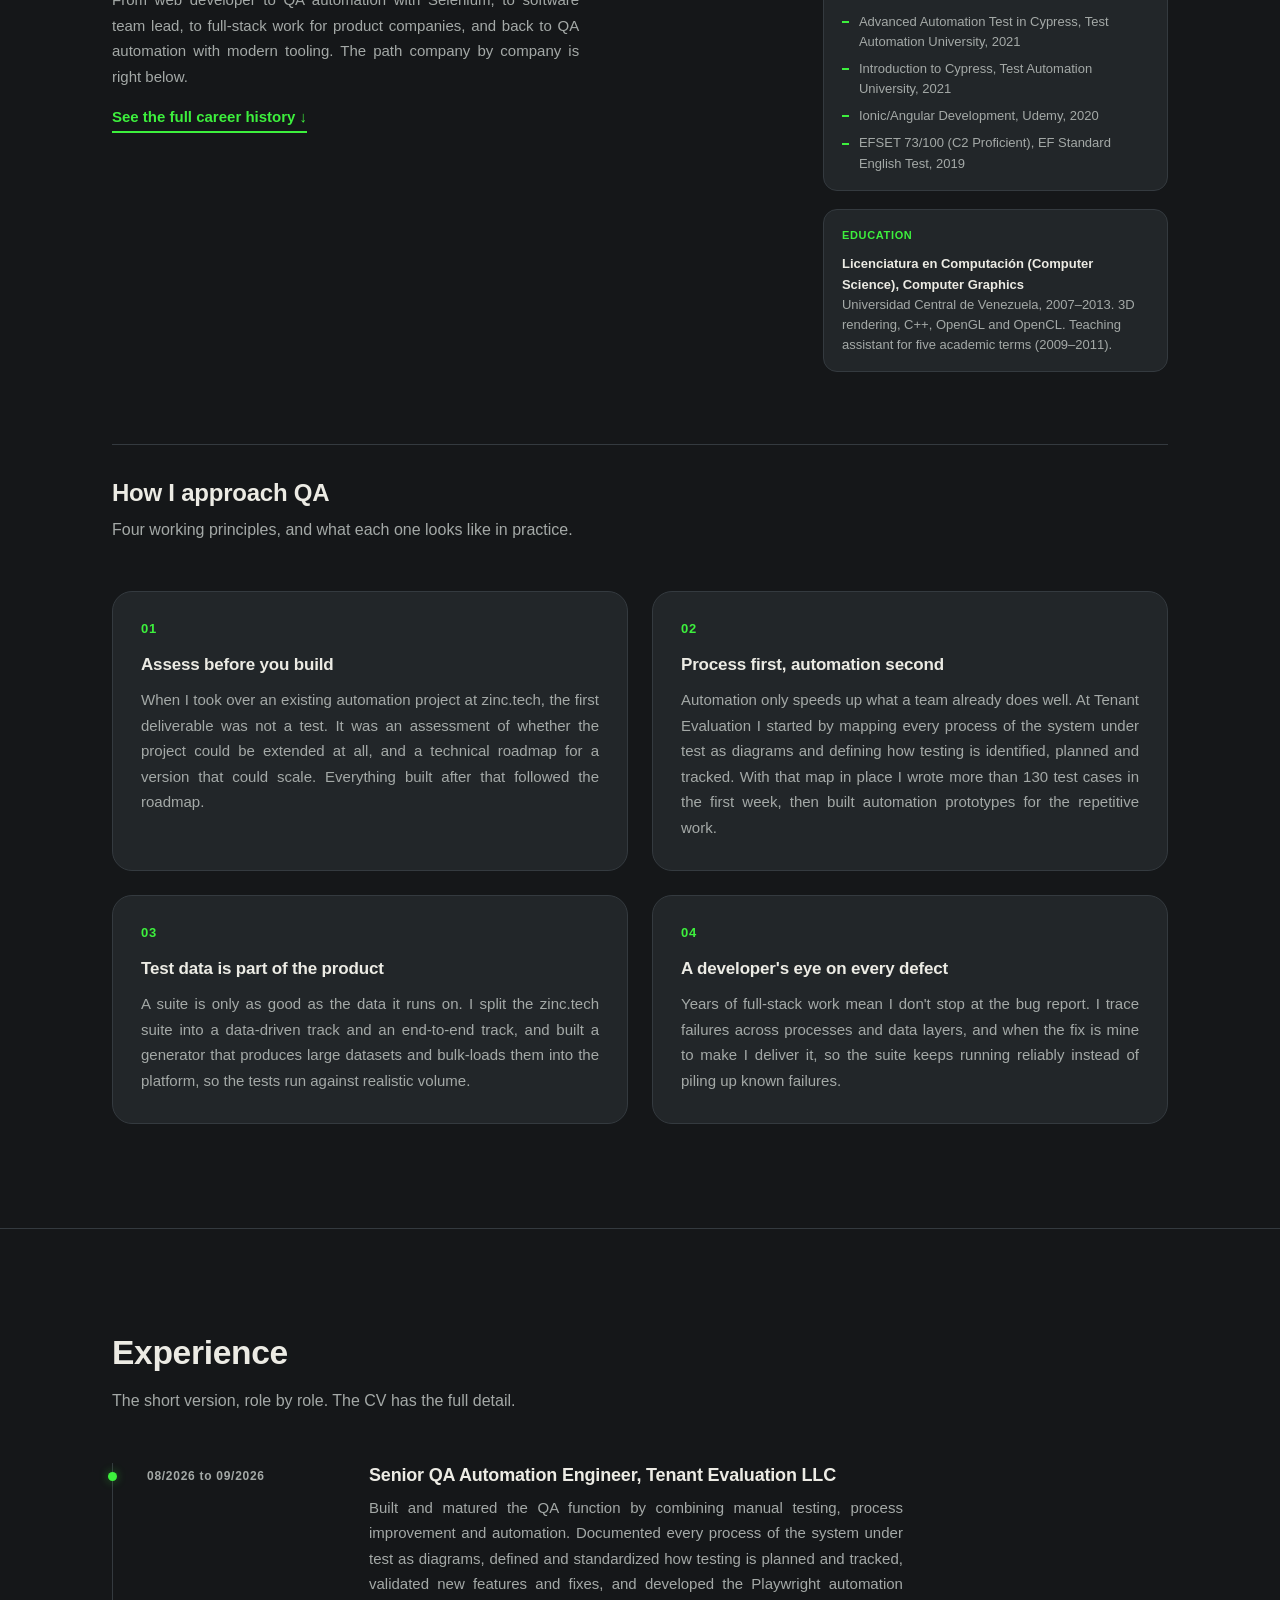
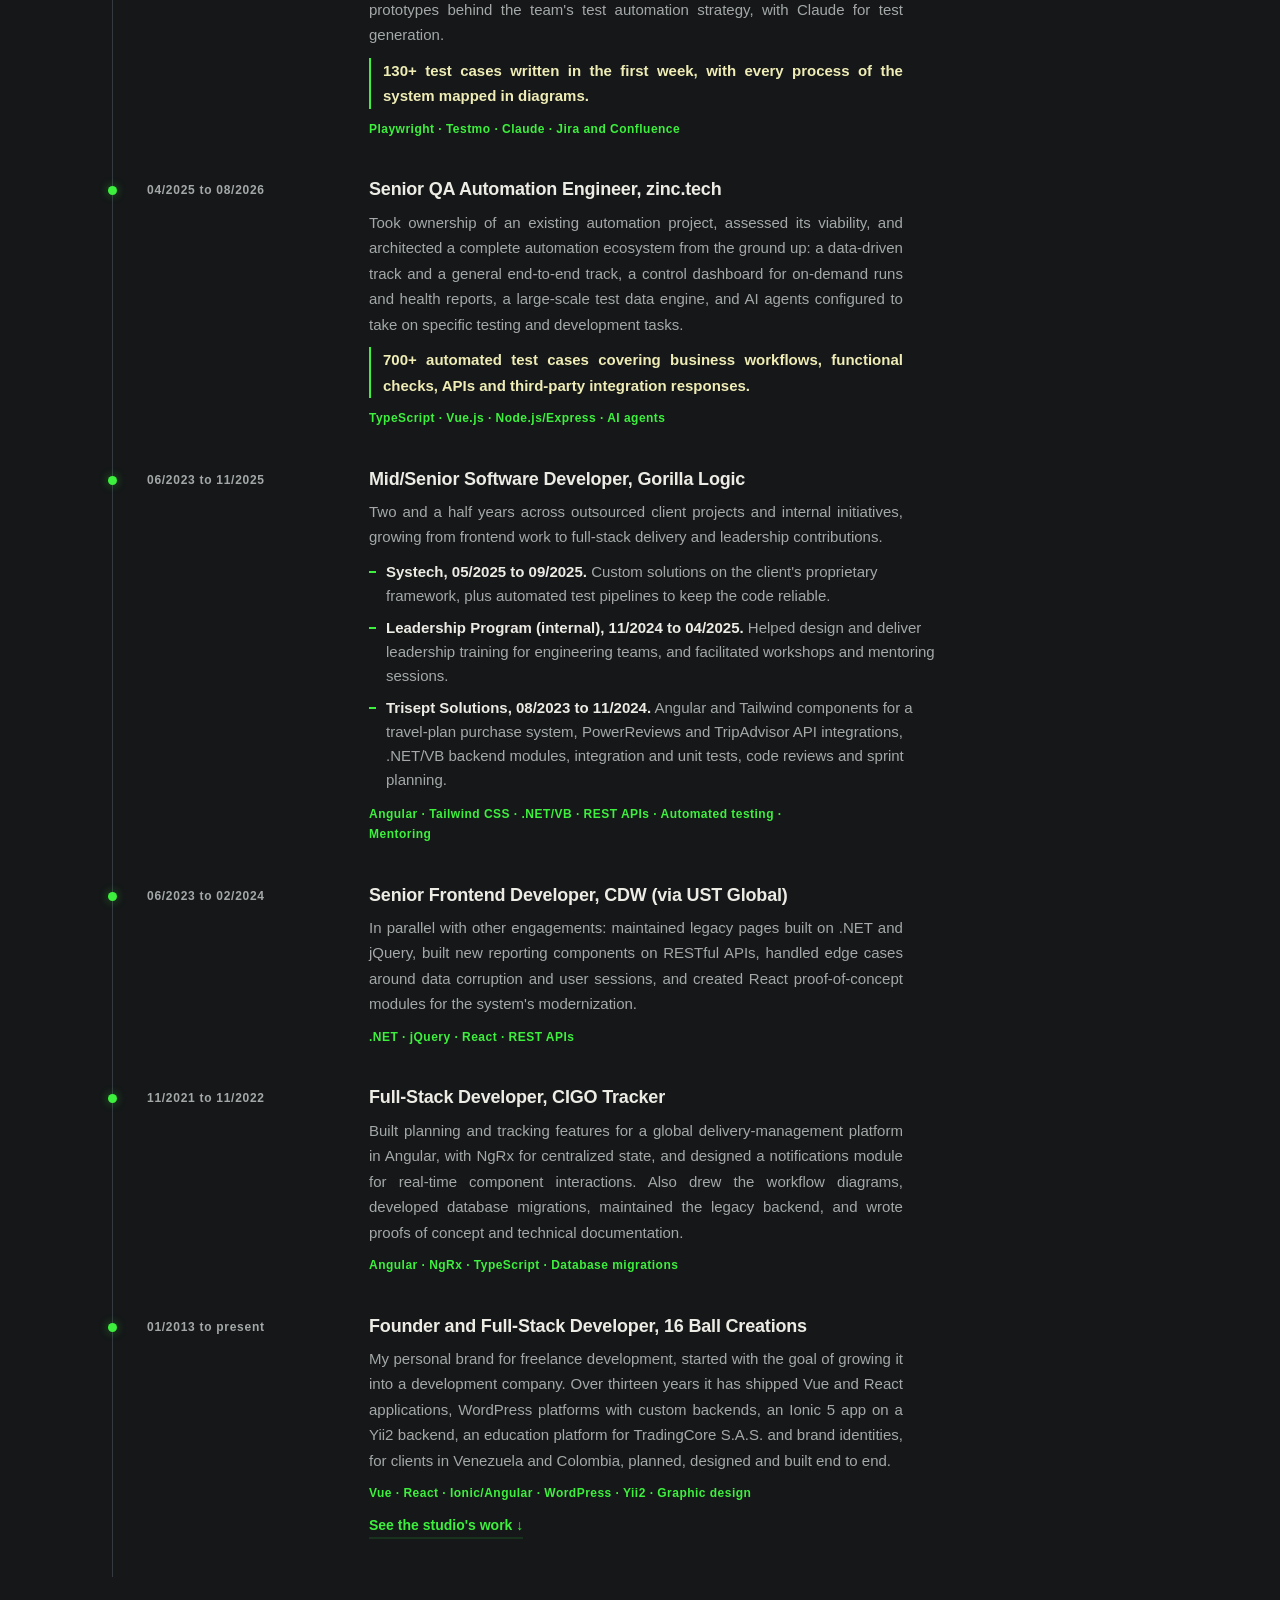
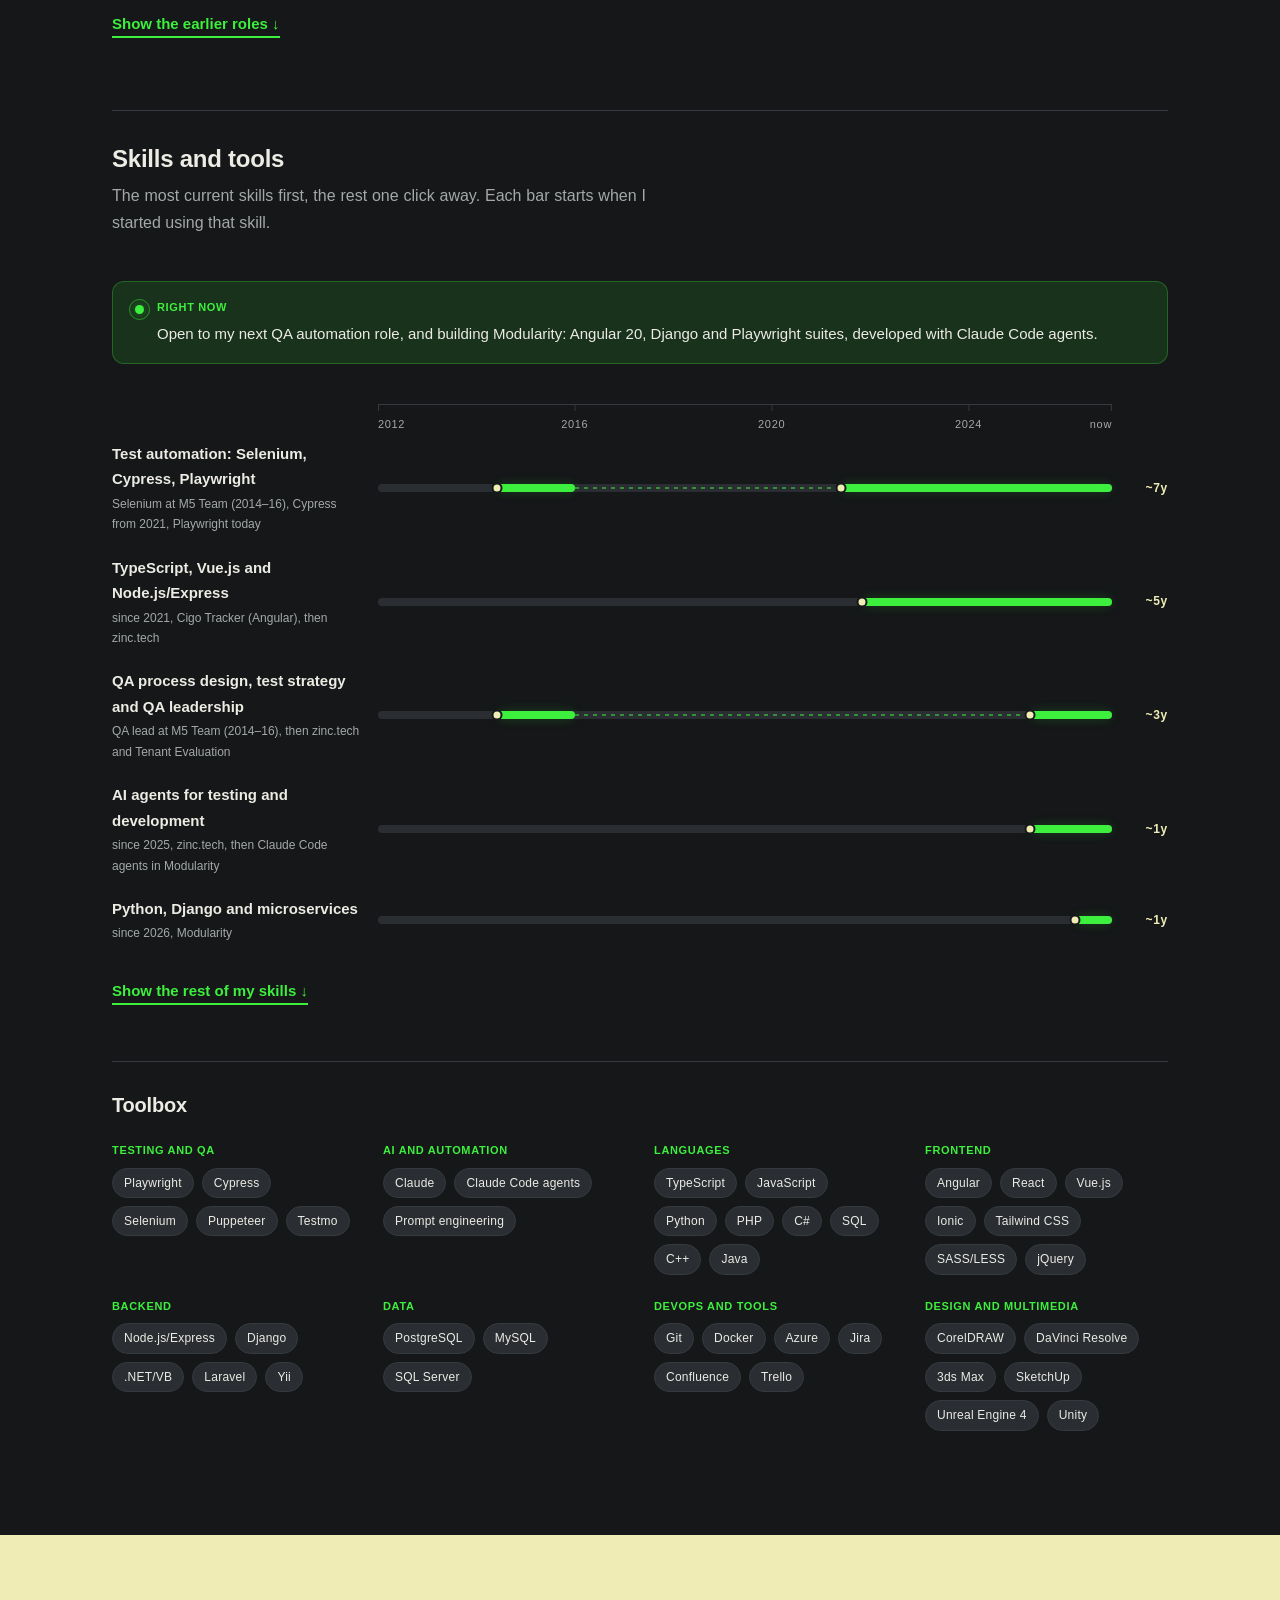
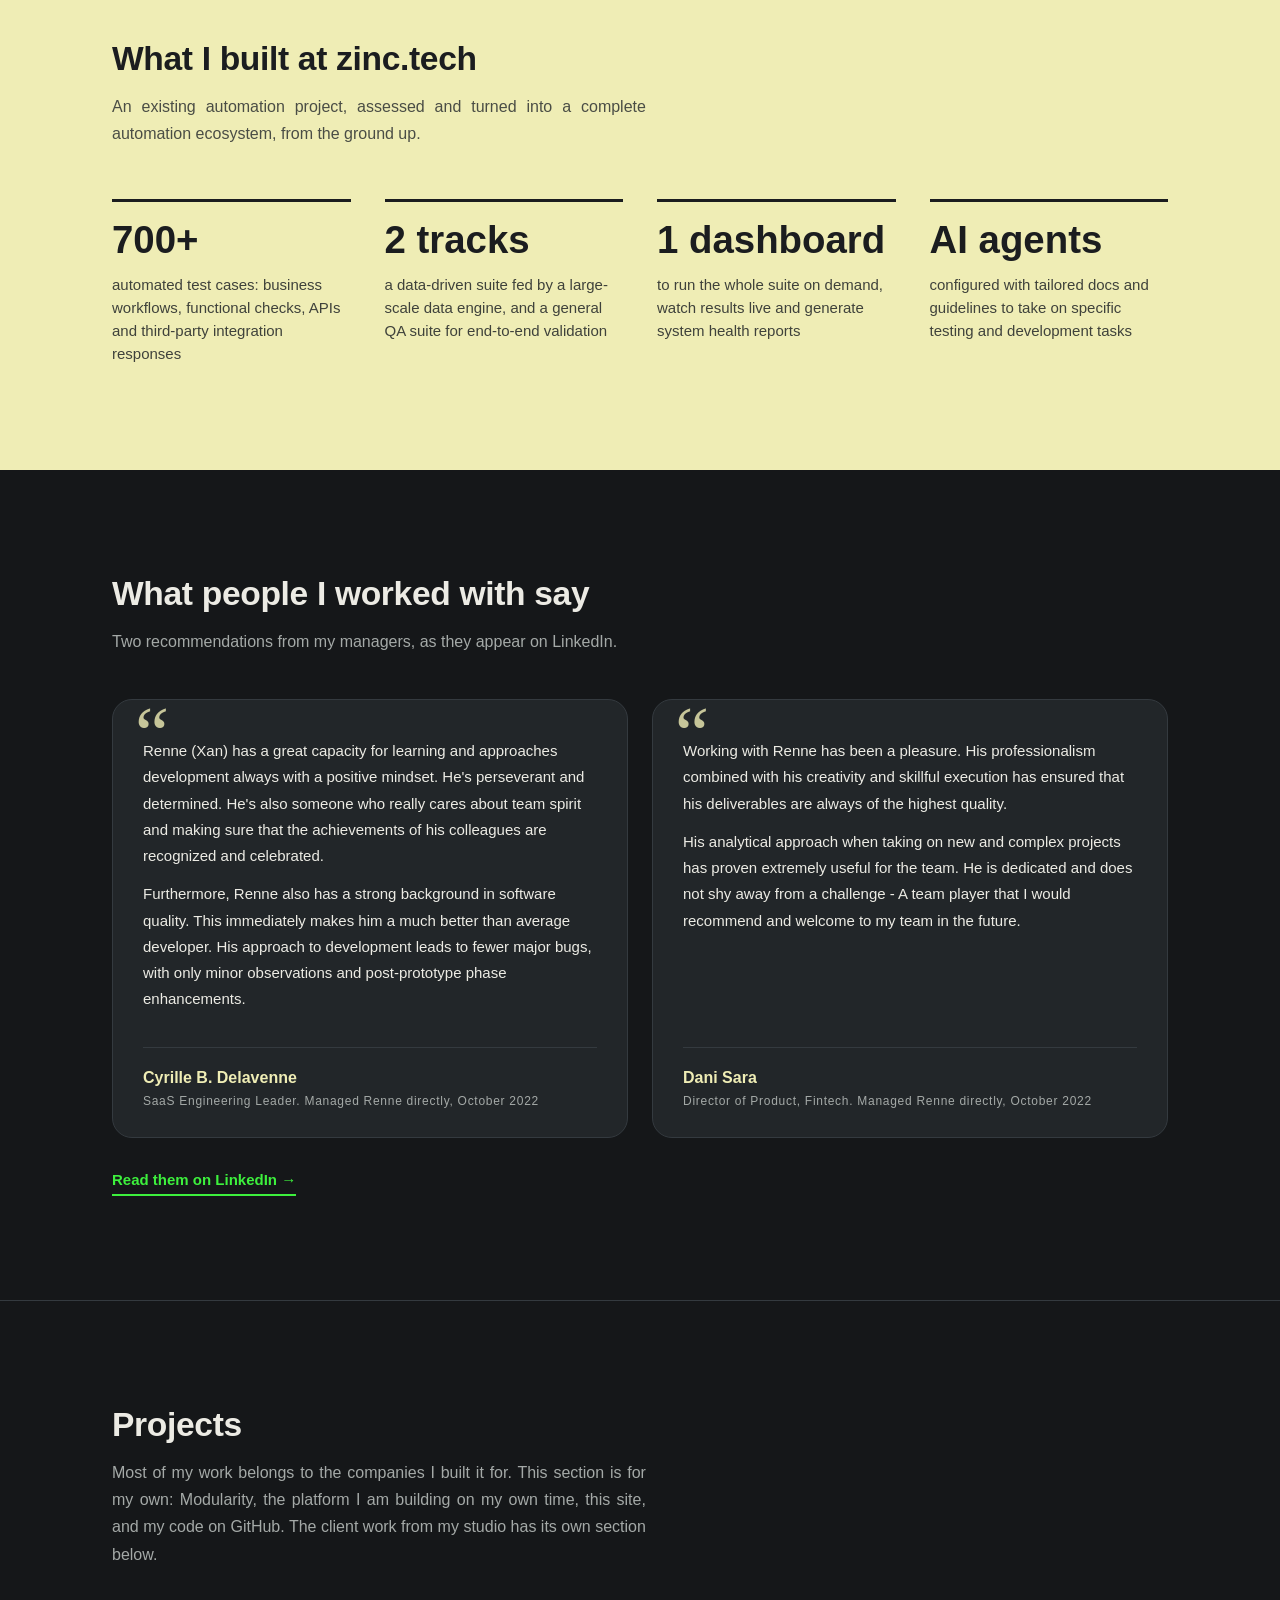
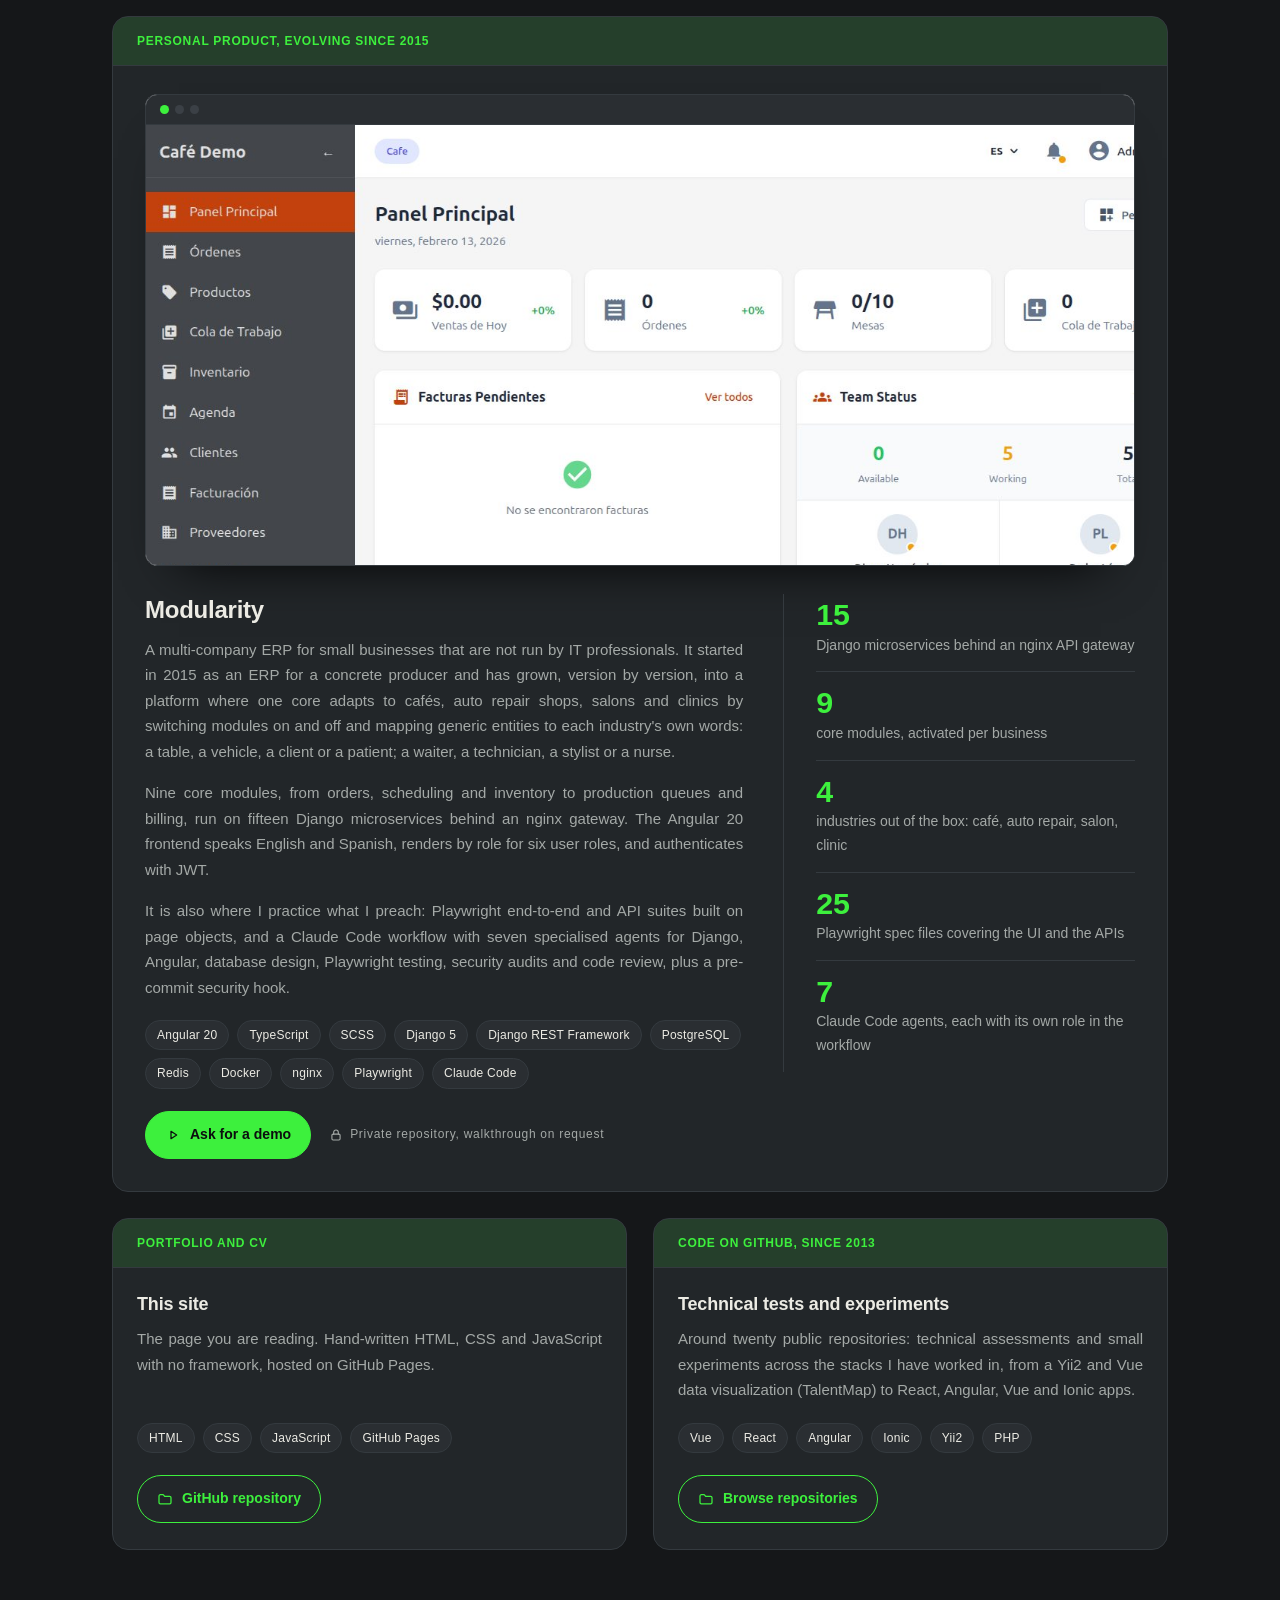
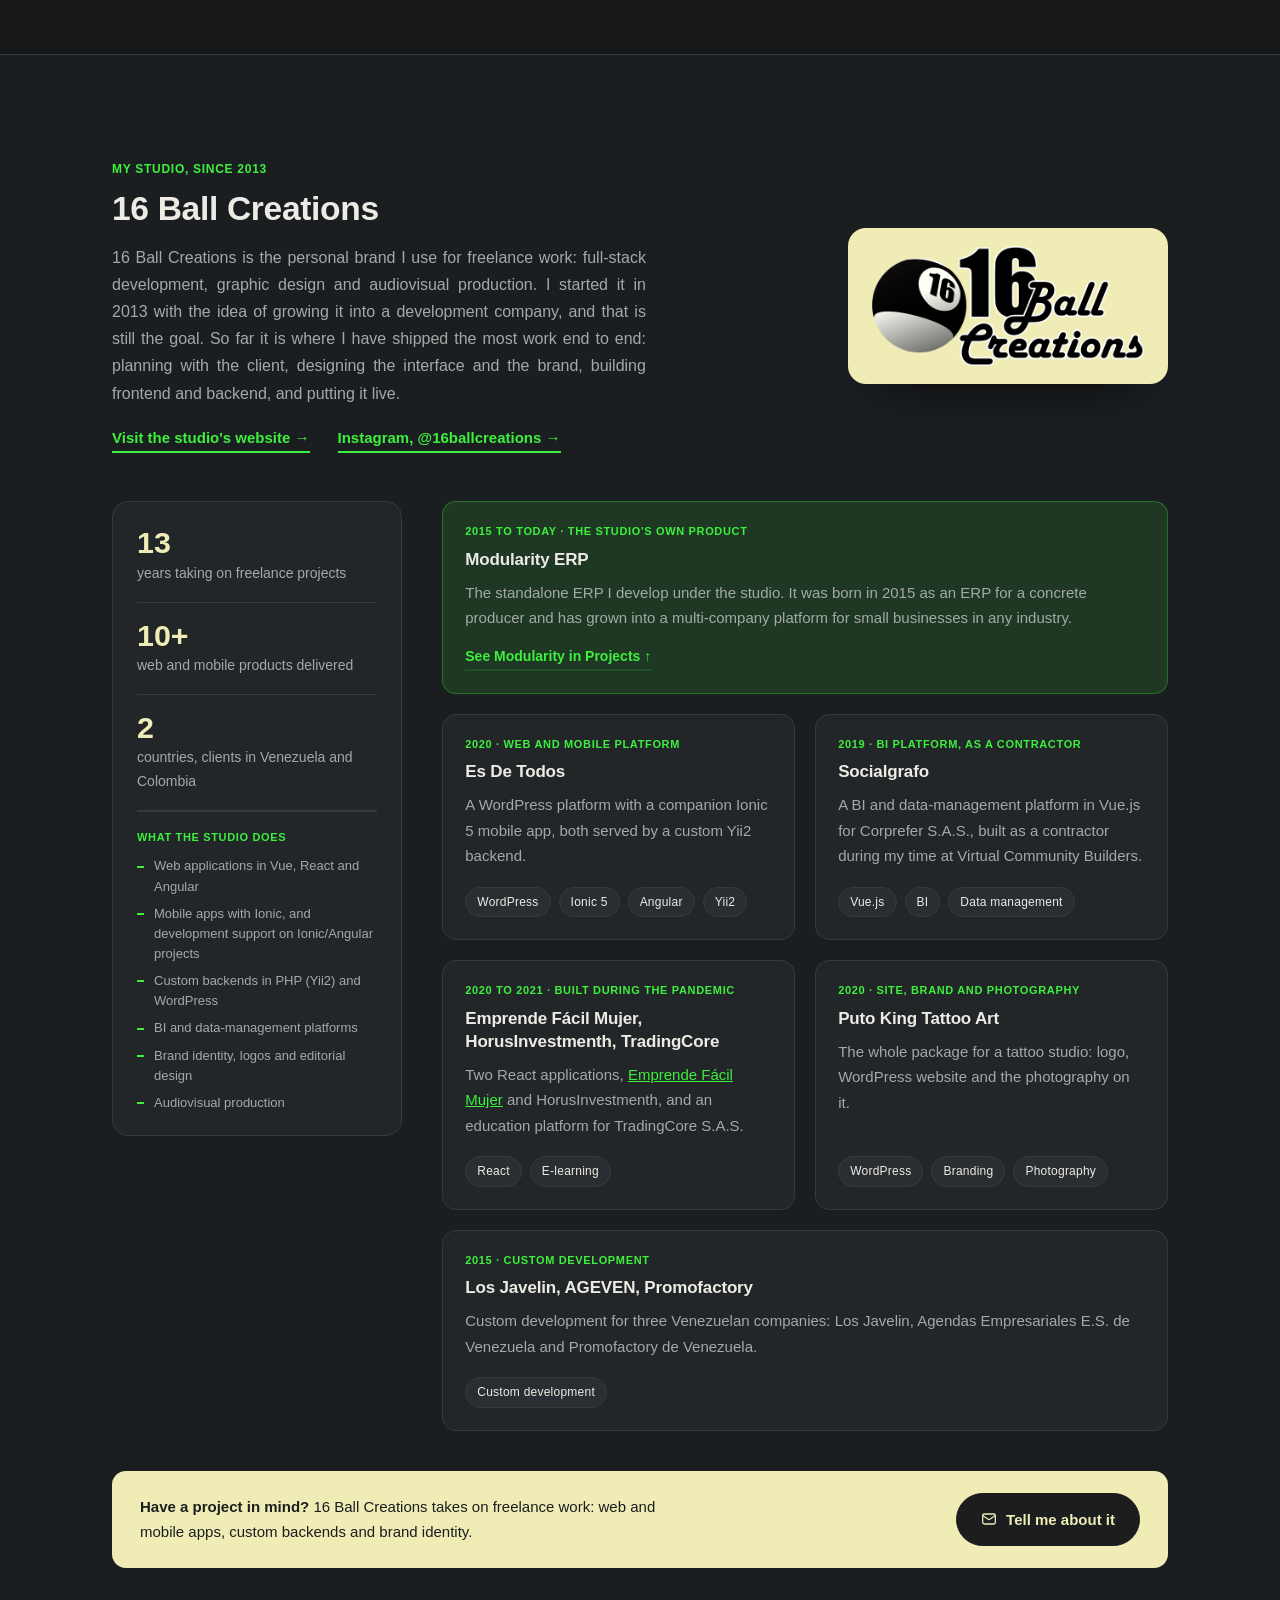
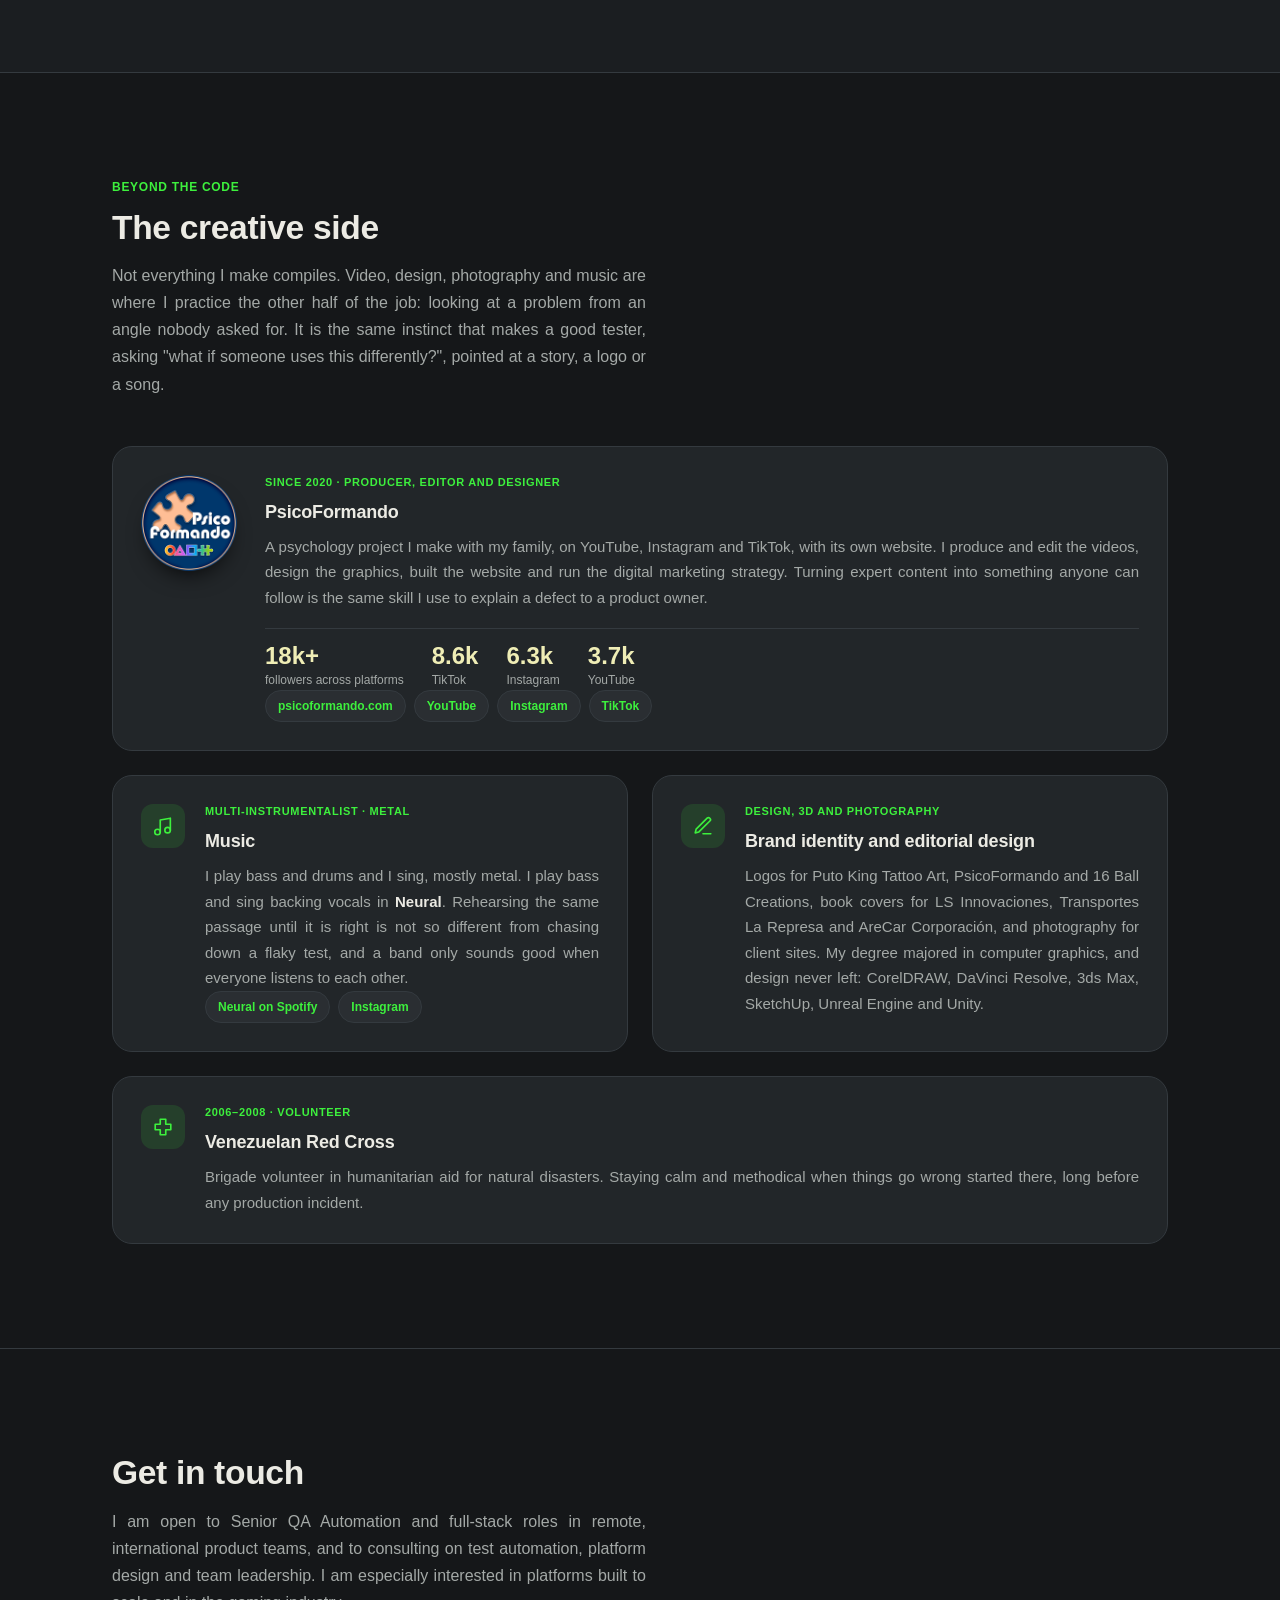
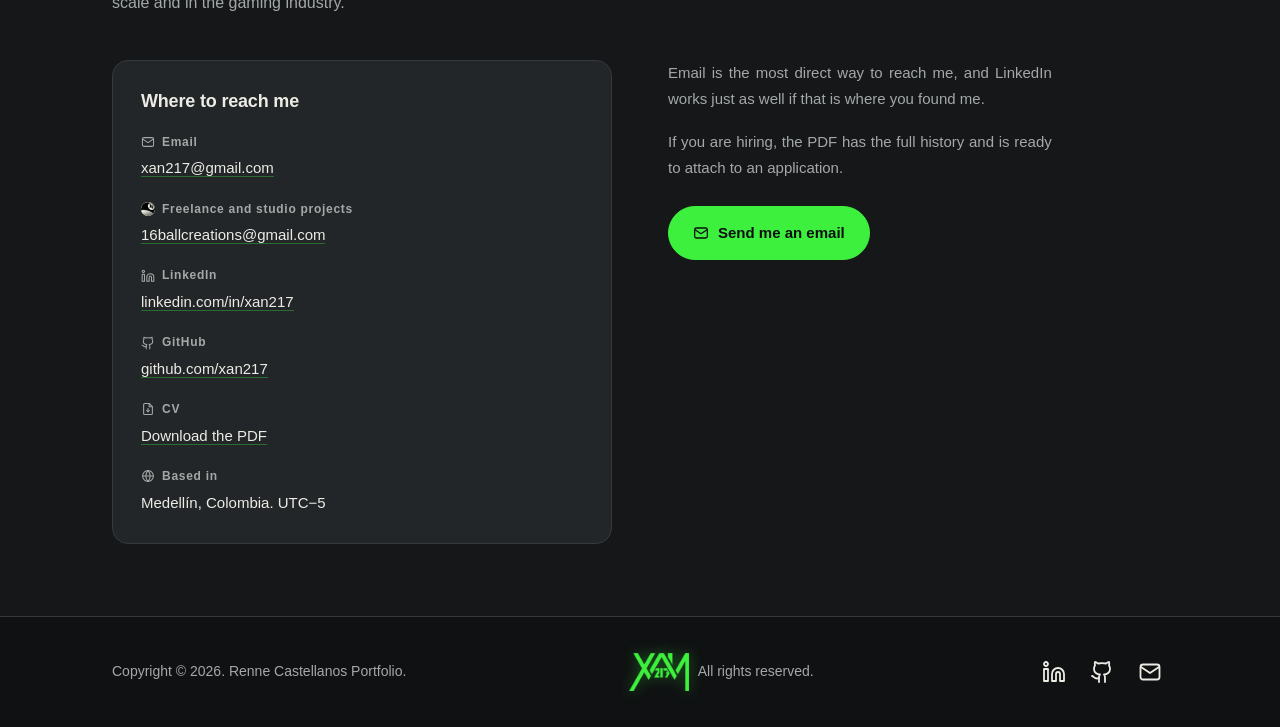
==== commit 2de84965: "A CV of my own, three pages instead of six The LinkedIn export spent six pages on a sidebar and a lo" ====
--- a/index.html
+++ b/index.html
@@ -32,7 +32,7 @@
       <a href="#studio">Studio</a>
       <a href="#creative">Creative</a>
       <a href="#contact">Contact</a>
-      <a class="nav-page" href="assets/cv/Renne-Castellanos-CV.pdf" download="Renne-Castellanos-CV.pdf" title="Download the CV (PDF)" aria-label="Download the CV (PDF)"><svg class="dl-icon" viewBox="0 0 24 24" width="15" height="15" aria-hidden="true" focusable="false" fill="none" stroke="currentColor" stroke-width="2.1" stroke-linecap="round" stroke-linejoin="round"><path d="M12 3.5v10.5"/><path d="M7.7 10.2 12 14.5l4.3-4.3"/><path d="M4.5 19.5h15"/></svg>CV</a>
+      <a class="nav-page" href="assets/cv/Renne-Castellanos-CV.pdf?v=202609" download="Renne-Castellanos-CV.pdf" title="Download the CV (PDF)" aria-label="Download the CV (PDF)"><svg class="dl-icon" viewBox="0 0 24 24" width="15" height="15" aria-hidden="true" focusable="false" fill="none" stroke="currentColor" stroke-width="2.1" stroke-linecap="round" stroke-linejoin="round"><path d="M12 3.5v10.5"/><path d="M7.7 10.2 12 14.5l4.3-4.3"/><path d="M4.5 19.5h15"/></svg>CV</a>
     </nav>
   </div>
 </header>
@@ -611,7 +611,7 @@
             <dt><svg class="dt-icon" viewBox="0 0 24 24" aria-hidden="true" focusable="false" fill="none" stroke="currentColor" stroke-width="1.8" stroke-linecap="round" stroke-linejoin="round"><path d="M15 22v-4a4.8 4.8 0 0 0-1-3.5c3 0 6-2 6-5.5.08-1.25-.27-2.48-1-3.5.28-1.15.28-2.35 0-3.5 0 0-1 0-3 1.5-2.64-.5-5.36-.5-8 0C6 2 5 2 5 2c-.3 1.15-.3 2.35 0 3.5A5.4 5.4 0 0 0 4 9c0 3.5 3 5.5 6 5.5-.39.49-.68 1.05-.85 1.65-.17.6-.22 1.23-.15 1.85v4"/><path d="M9 18c-4.51 2-5-2-7-2"/></svg>GitHub</dt>
             <dd><a href="https://github.com/xan217" rel="noopener noreferrer">github.com/xan217</a></dd>
             <dt><svg class="dt-icon" viewBox="0 0 24 24" aria-hidden="true" focusable="false" fill="none" stroke="currentColor" stroke-width="1.8" stroke-linecap="round" stroke-linejoin="round"><path d="M14 2.5H6.5a2 2 0 00-2 2v15a2 2 0 002 2h11a2 2 0 002-2V8z"/><path d="M14 2.5V8h5.5"/><path d="M12 11v5.5"/><path d="M9.7 14.2 12 16.5l2.3-2.3"/></svg>CV</dt>
-            <dd><a href="assets/cv/Renne-Castellanos-CV.pdf" download="Renne-Castellanos-CV.pdf">Download the PDF</a></dd>
+            <dd><a href="assets/cv/Renne-Castellanos-CV.pdf?v=202609" download="Renne-Castellanos-CV.pdf">Download the PDF</a></dd>
             <dt><svg class="dt-icon" viewBox="0 0 24 24" aria-hidden="true" focusable="false" fill="none" stroke="currentColor" stroke-width="1.8" stroke-linecap="round" stroke-linejoin="round"><circle cx="12" cy="12" r="9.2"/><path d="M2.8 12h18.4"/><path d="M12 2.8c2.4 2.5 3.7 5.7 3.7 9.2S14.4 18.7 12 21.2C9.6 18.7 8.3 15.5 8.3 12S9.6 5.3 12 2.8z"/></svg>Based in</dt>
             <dd>Medellín, Colombia. UTC&minus;5</dd>
           </dl>
